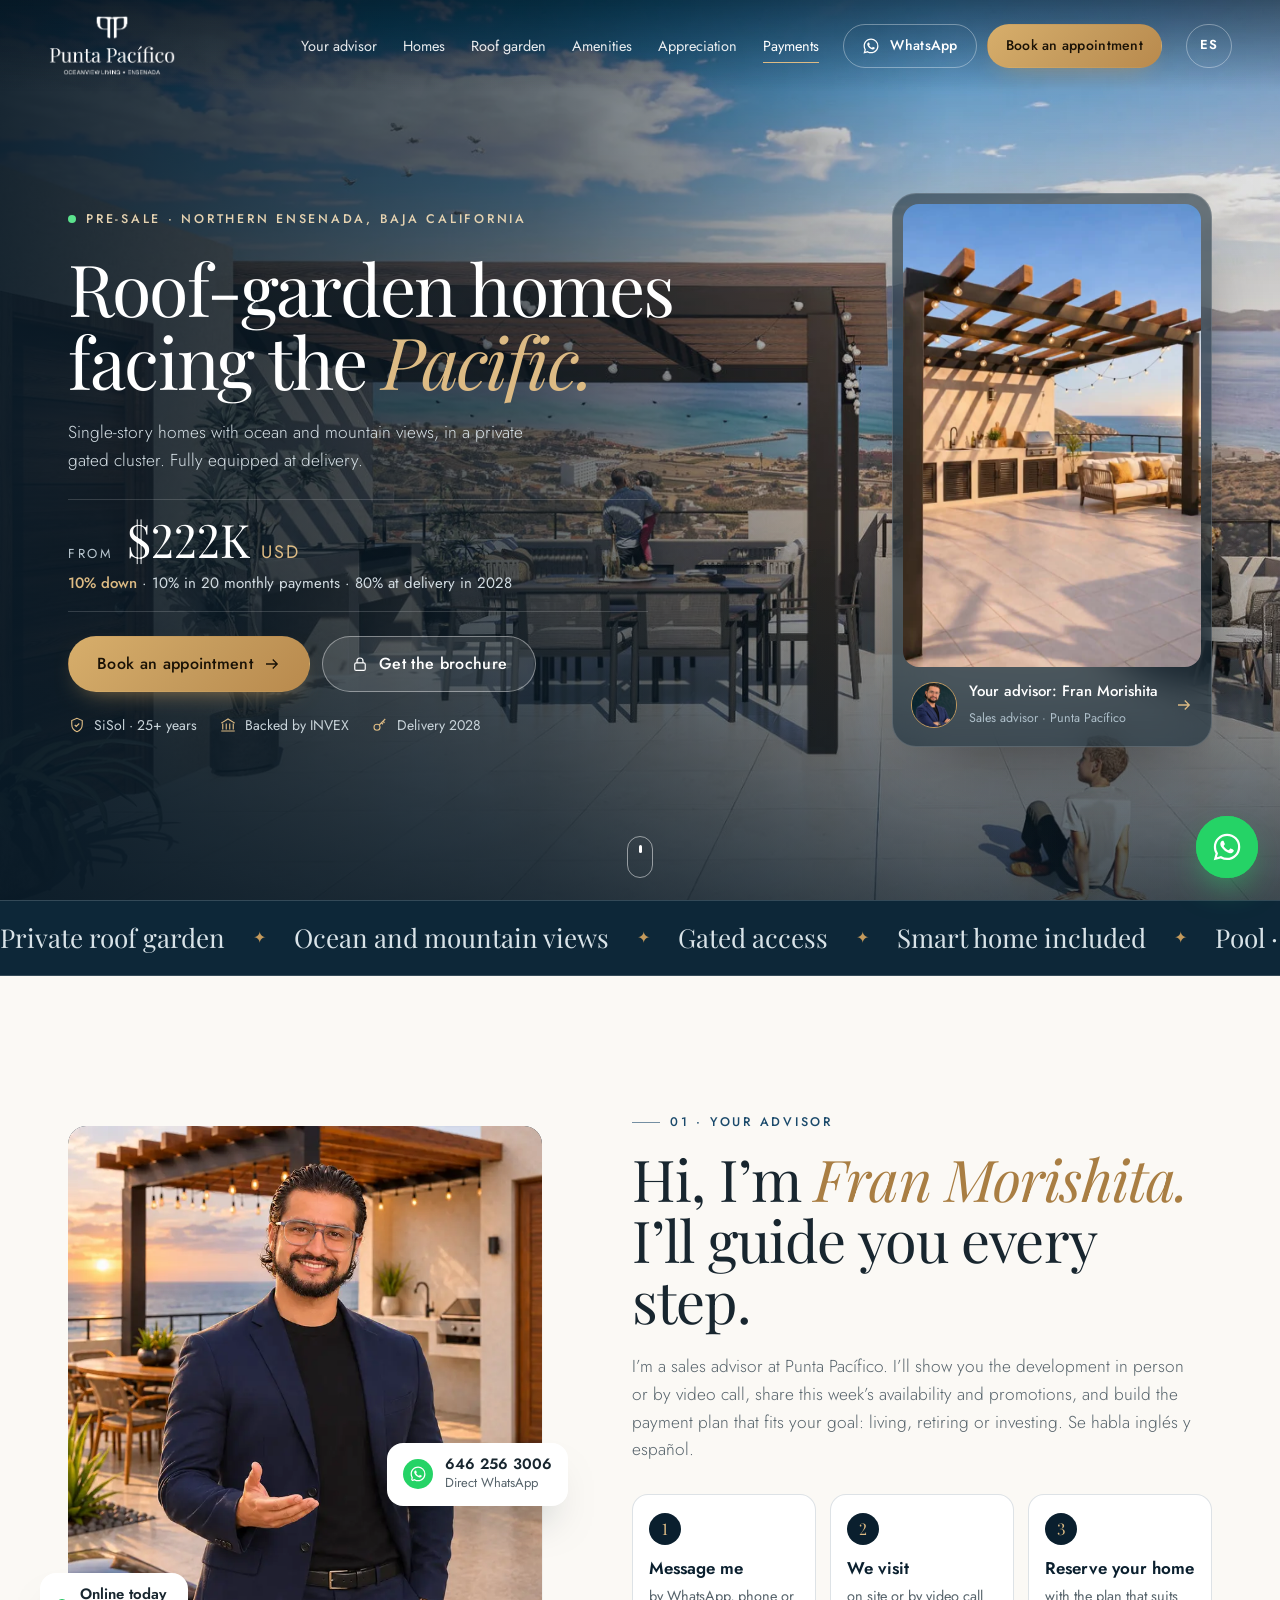
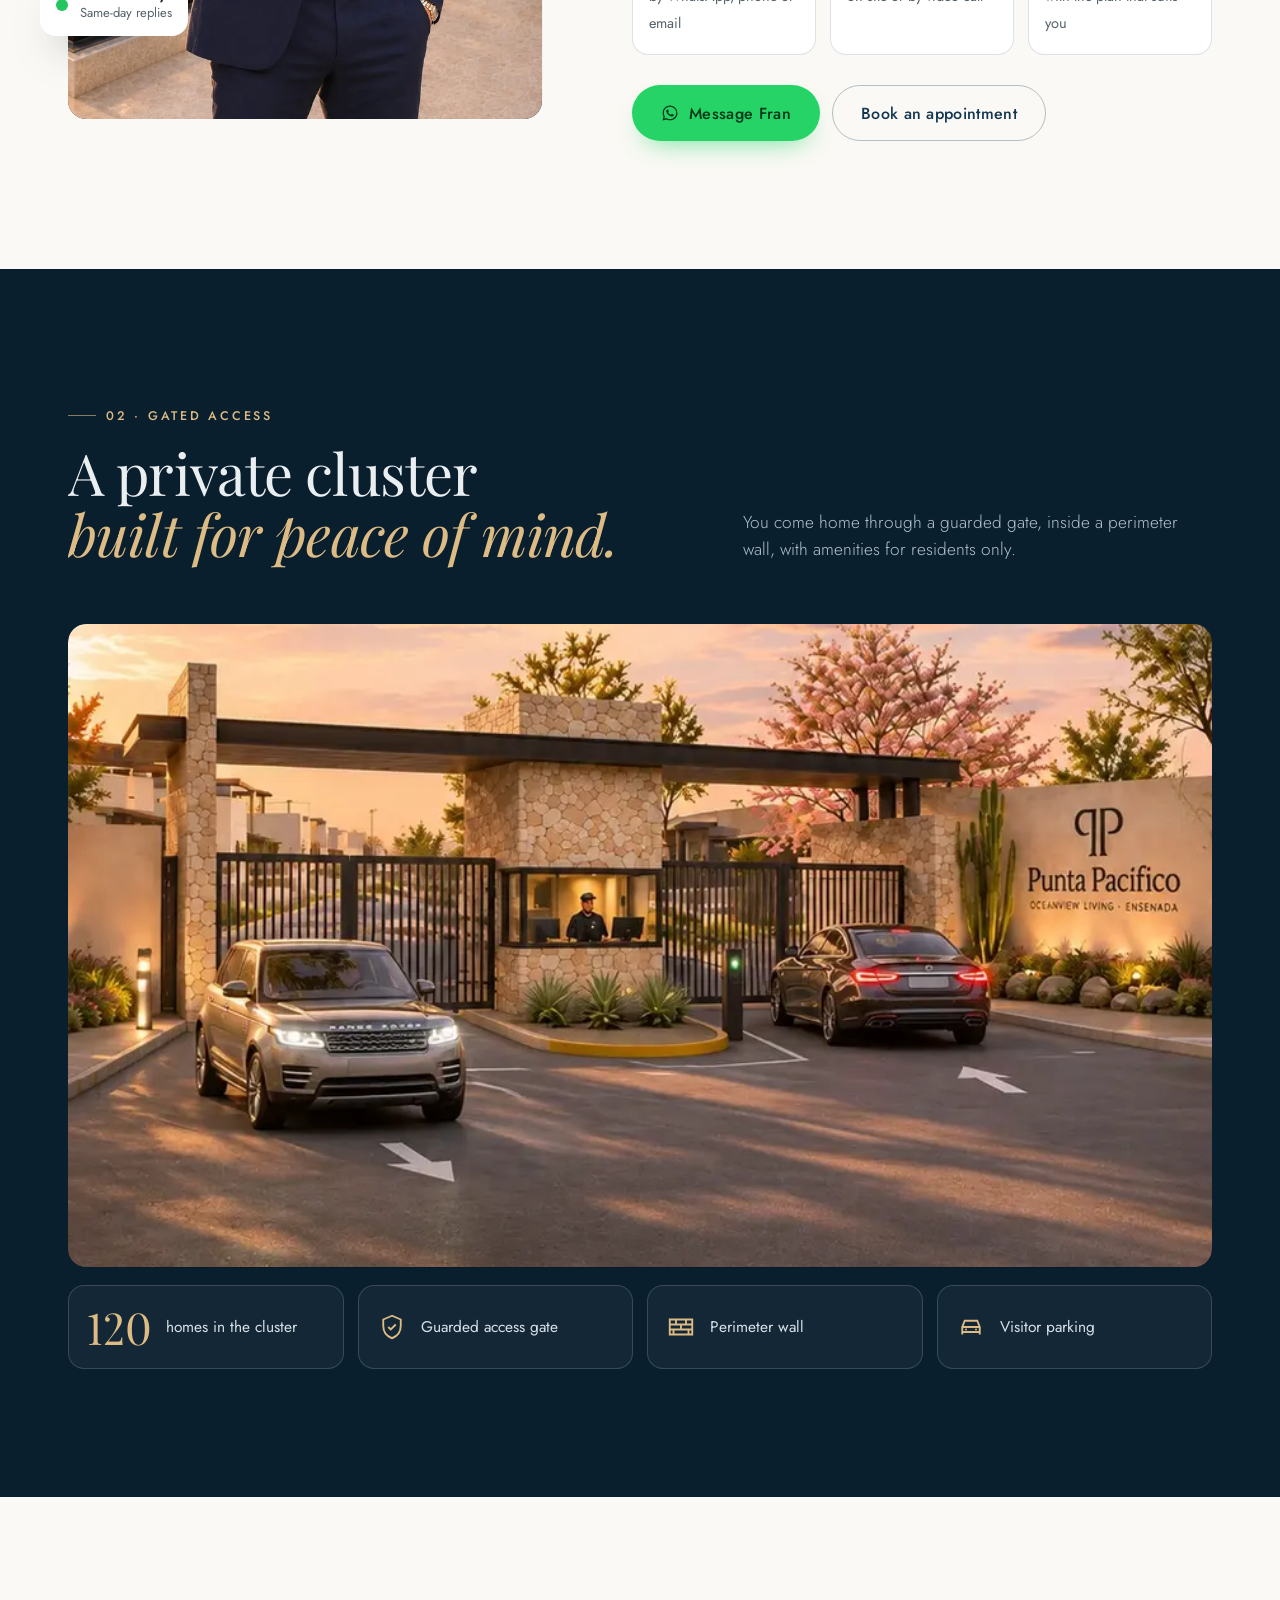
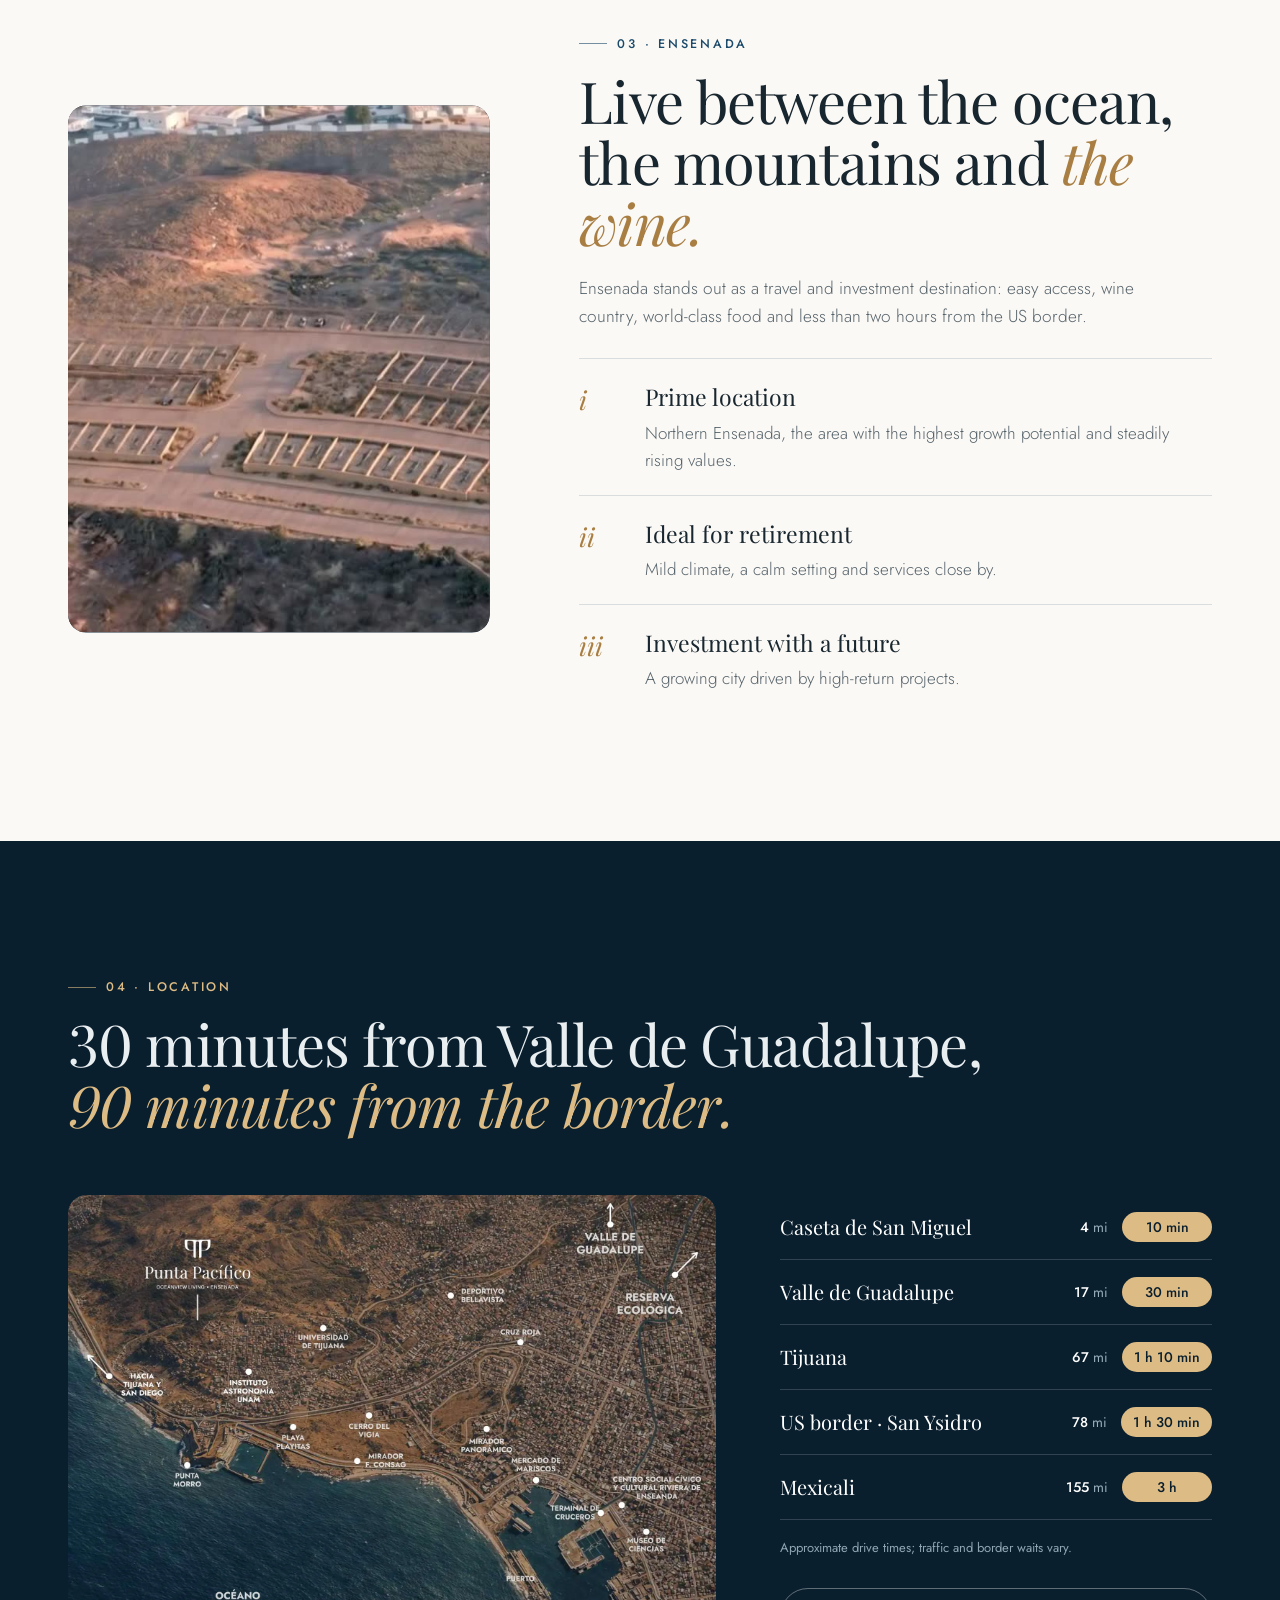
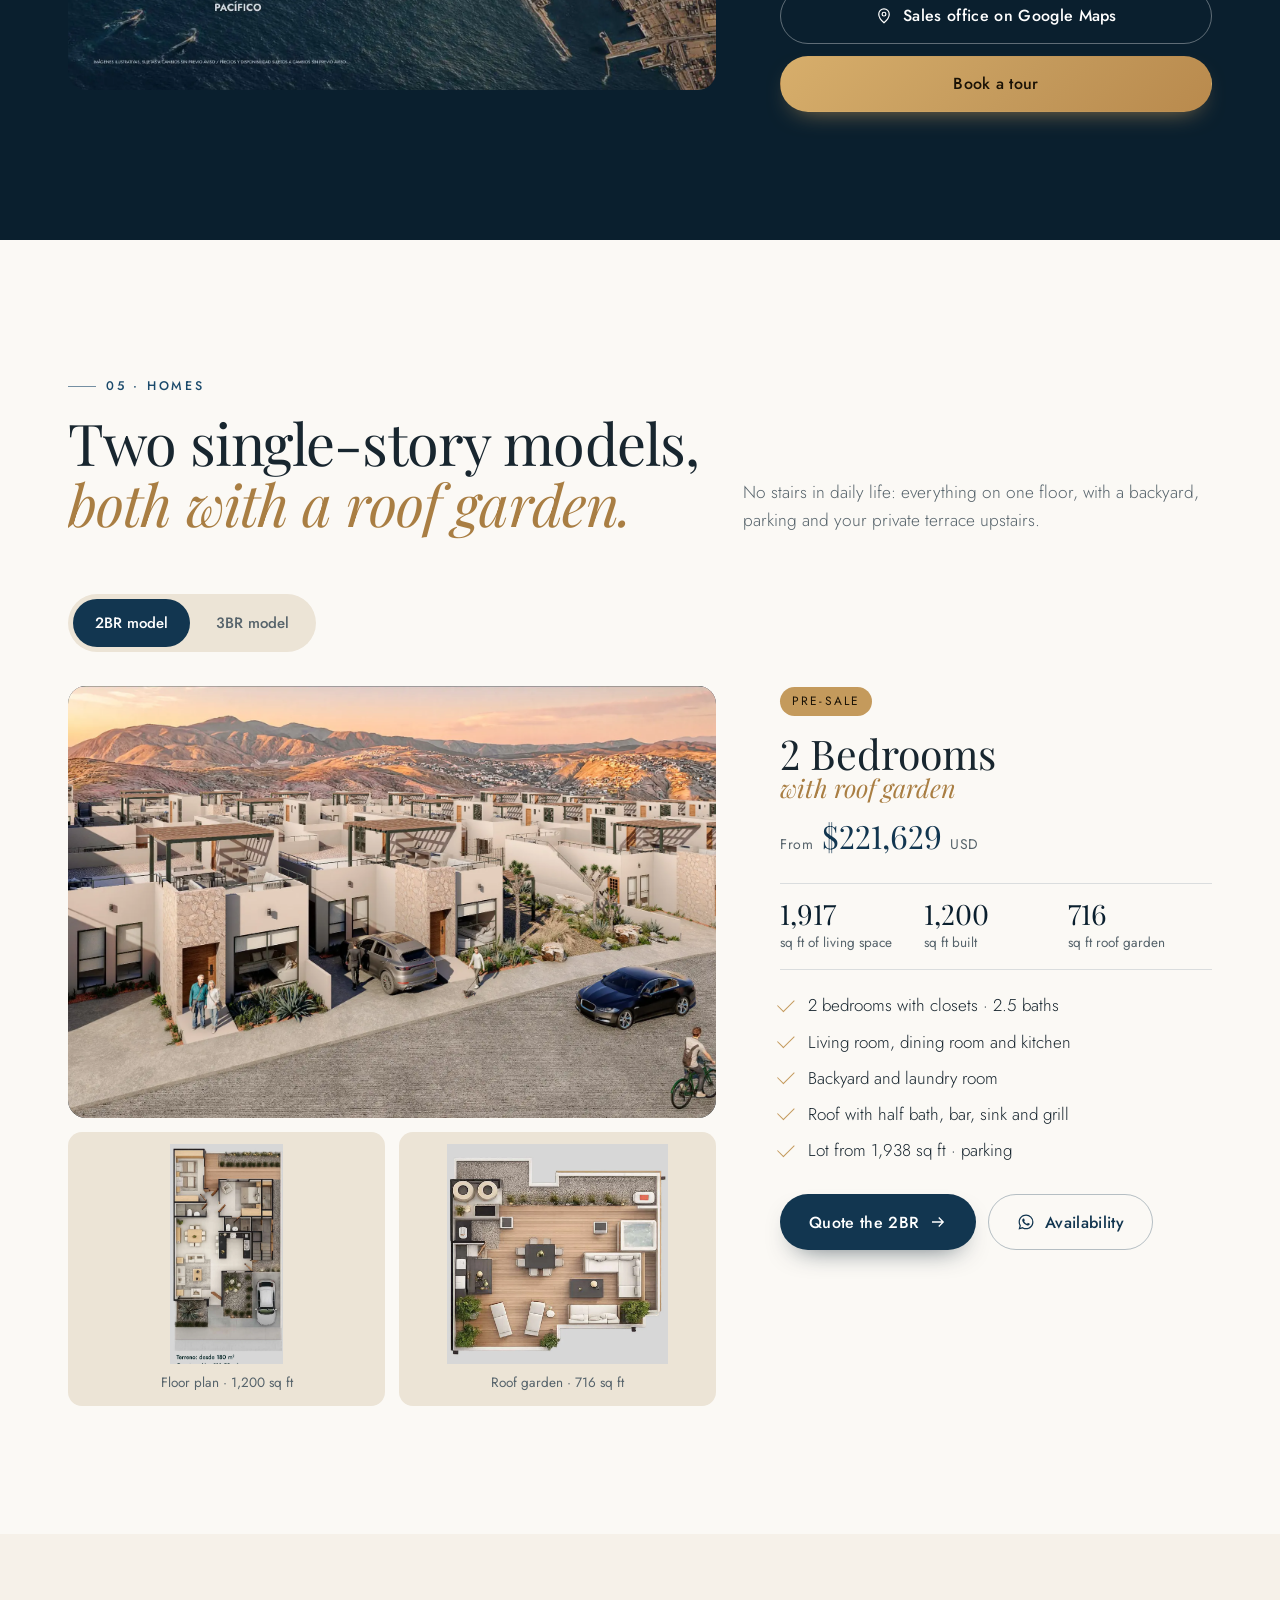
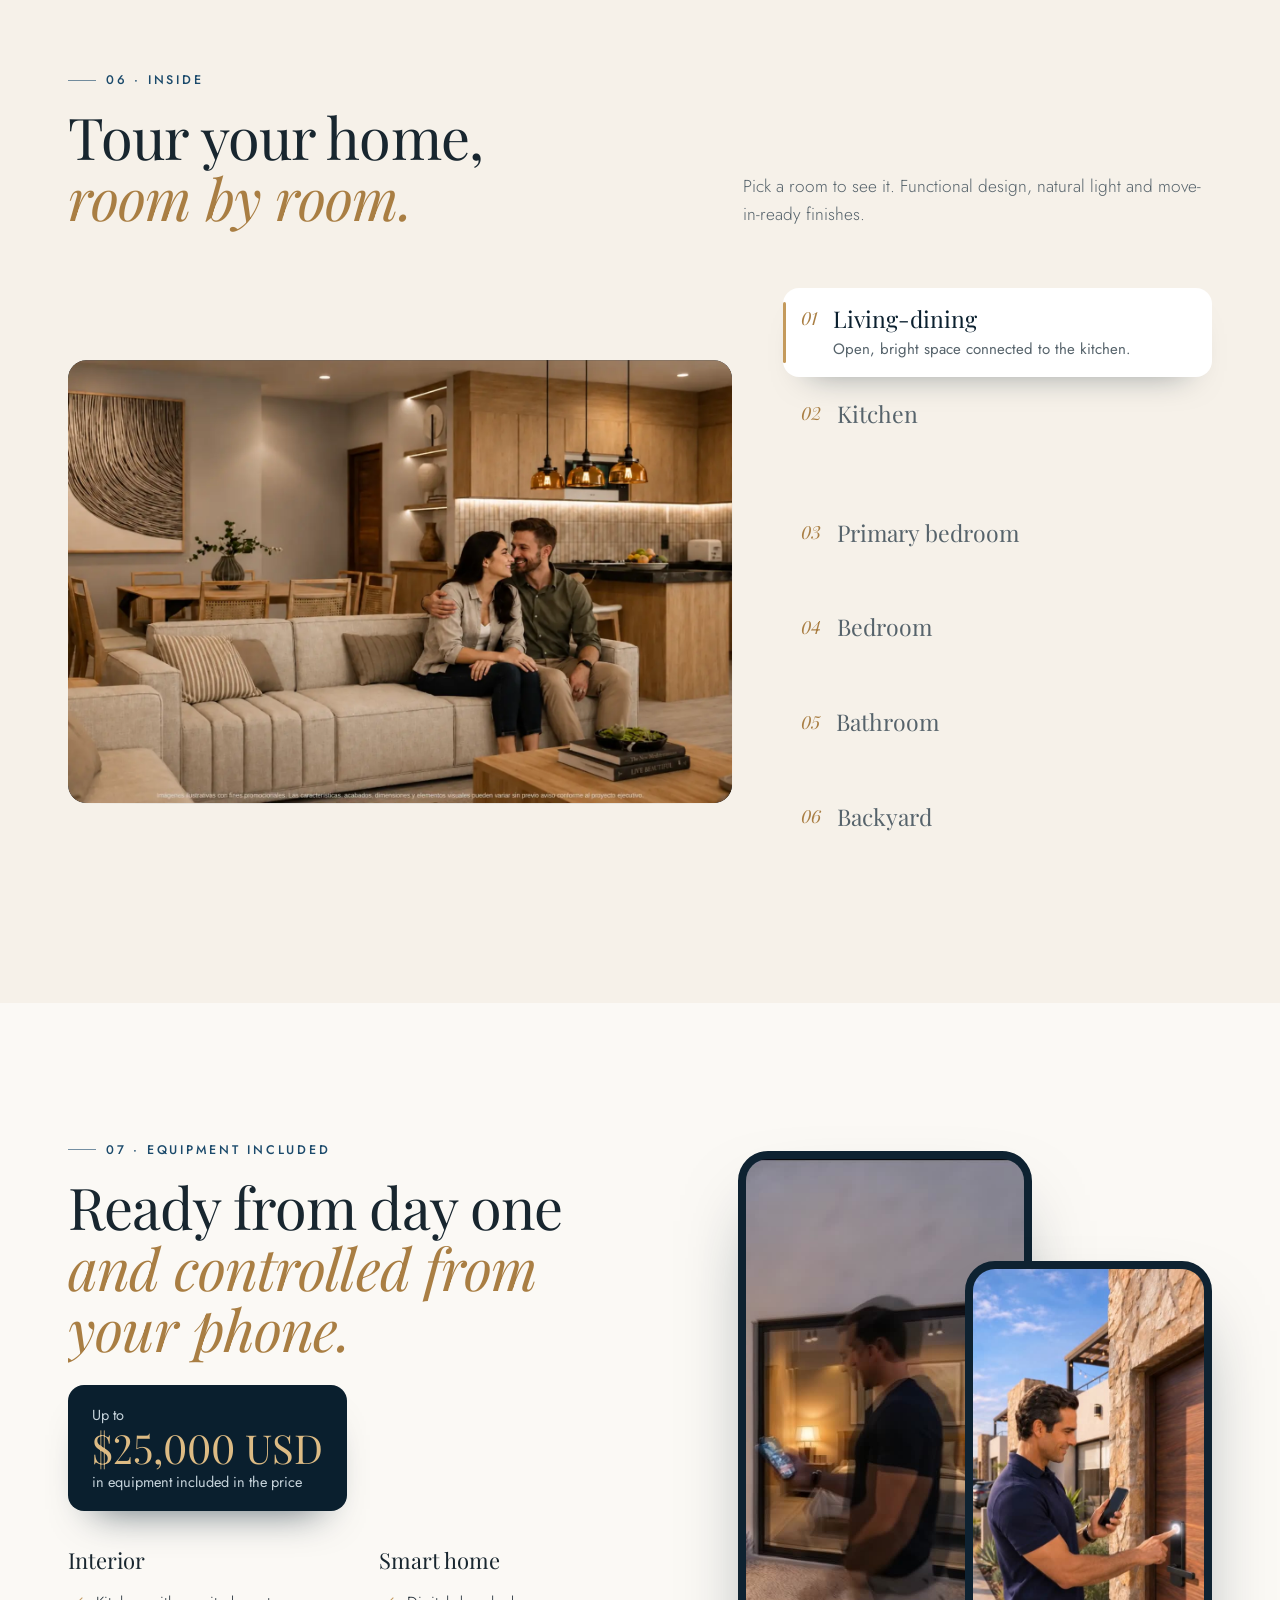
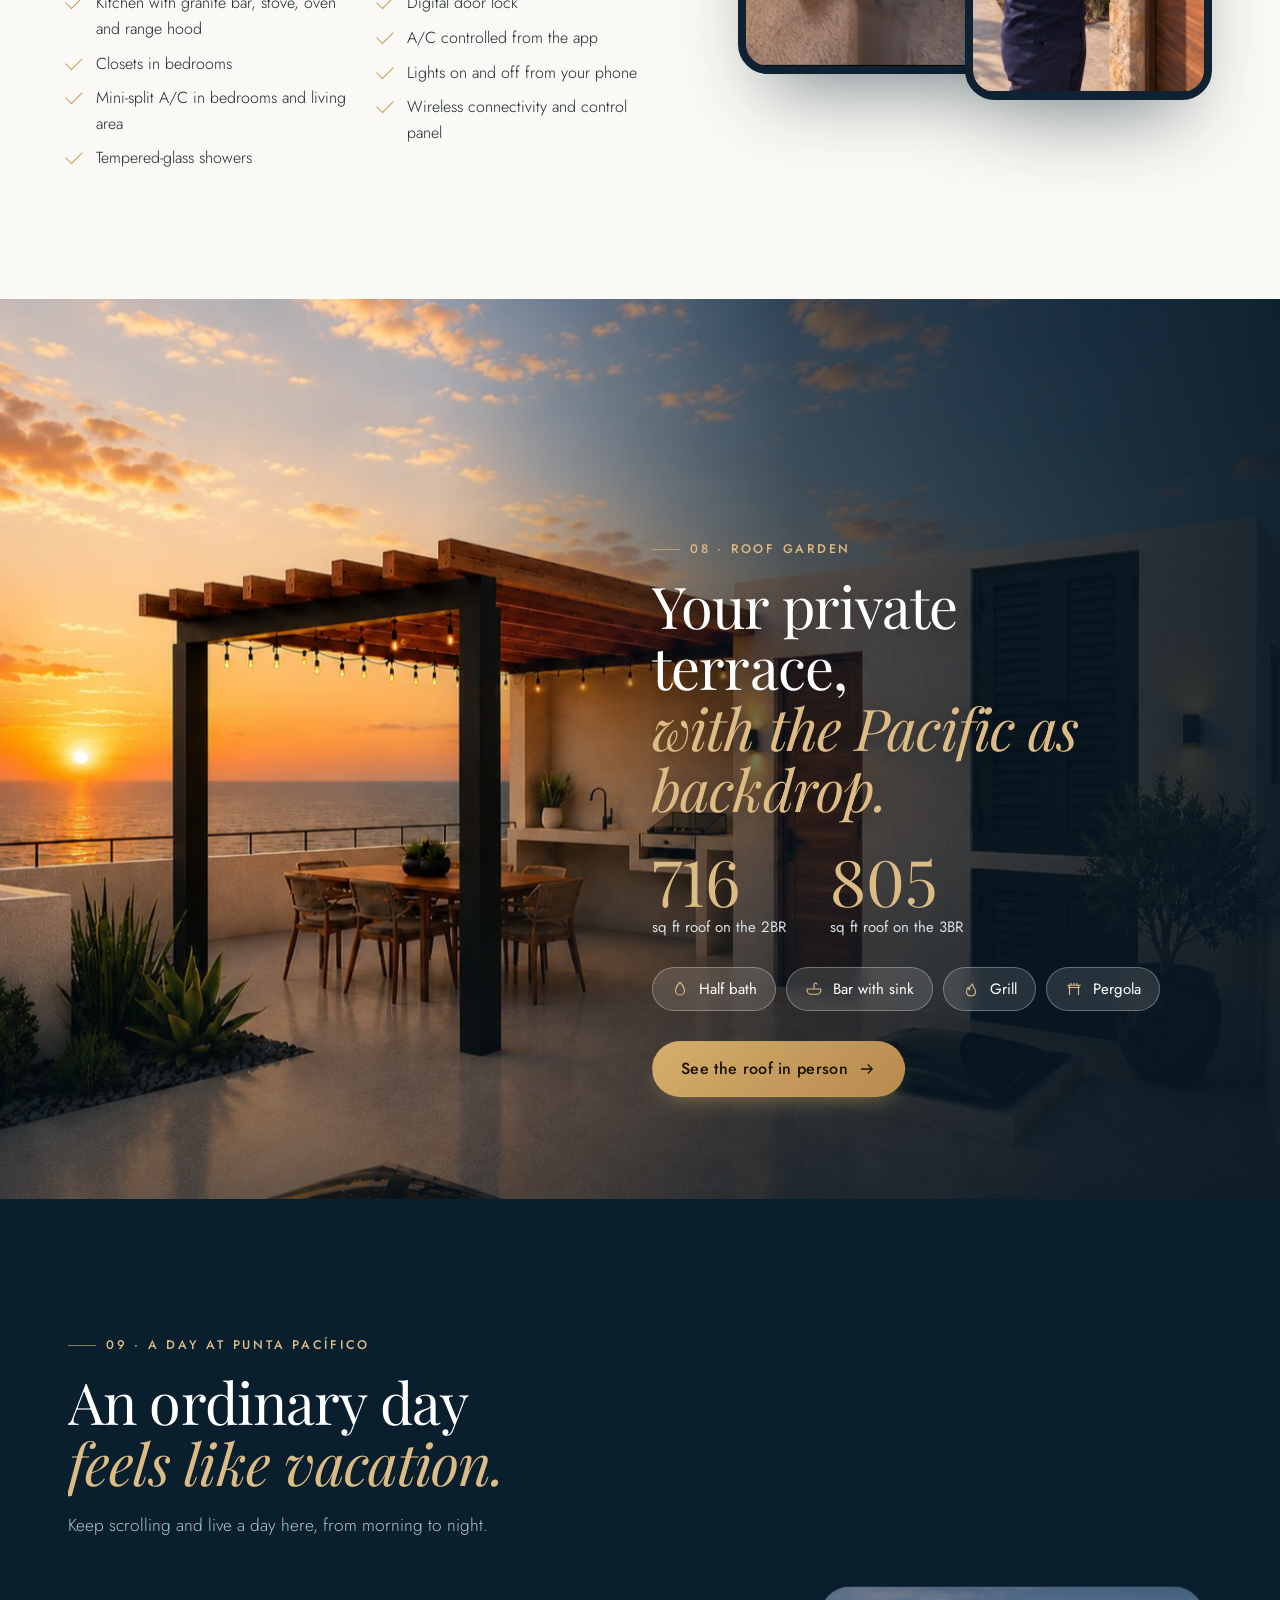
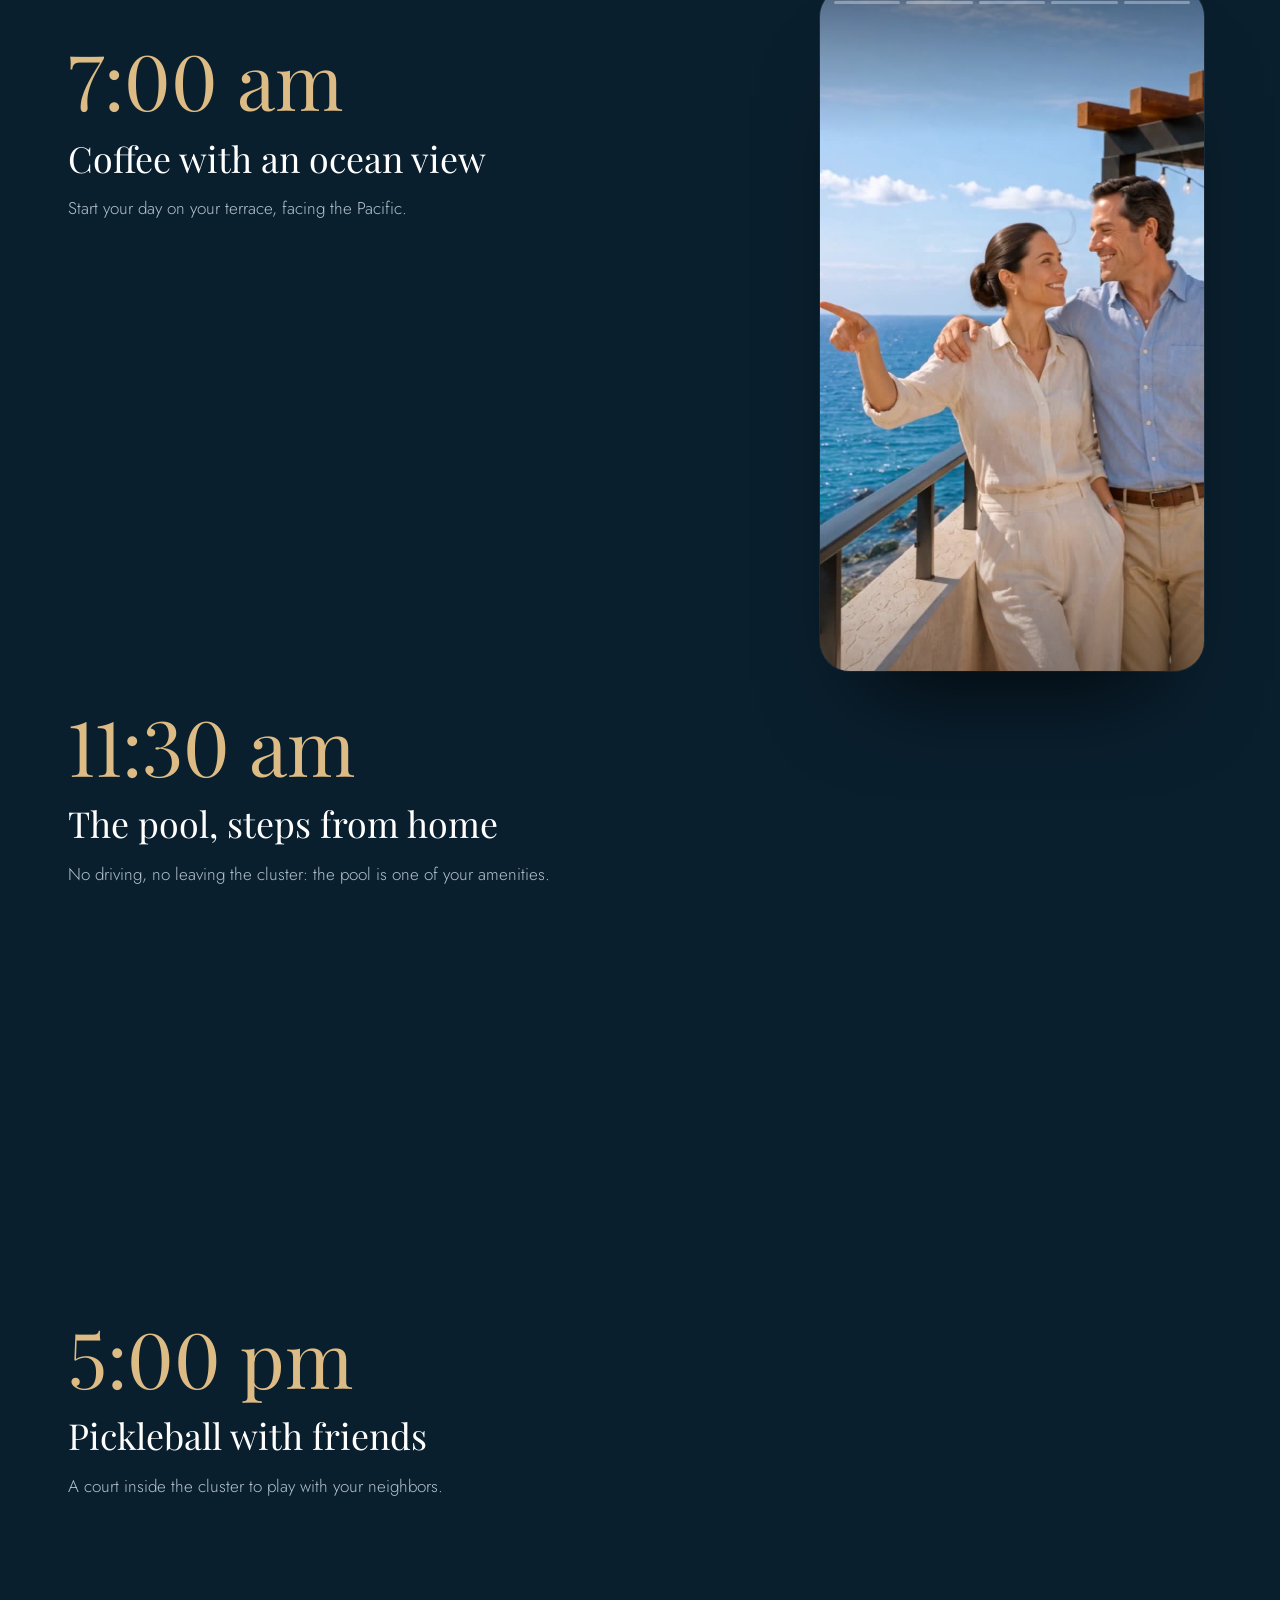
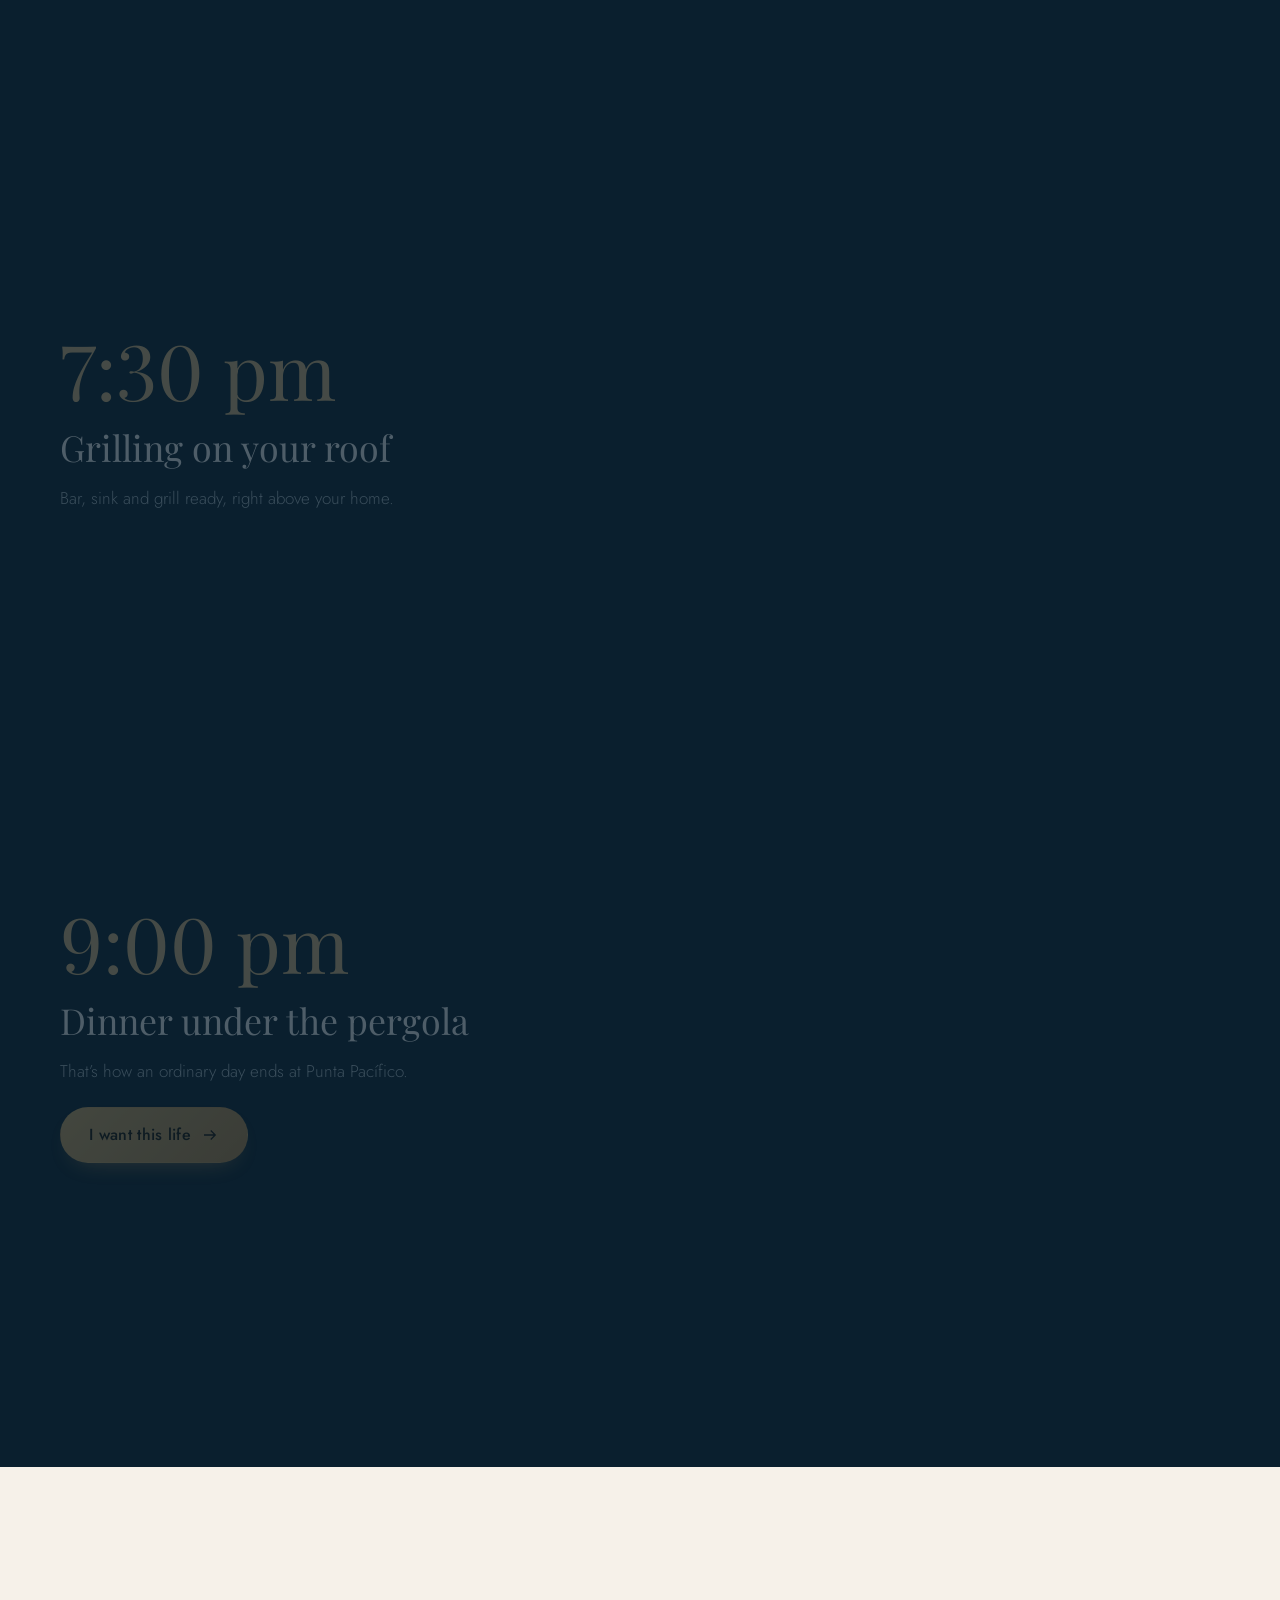
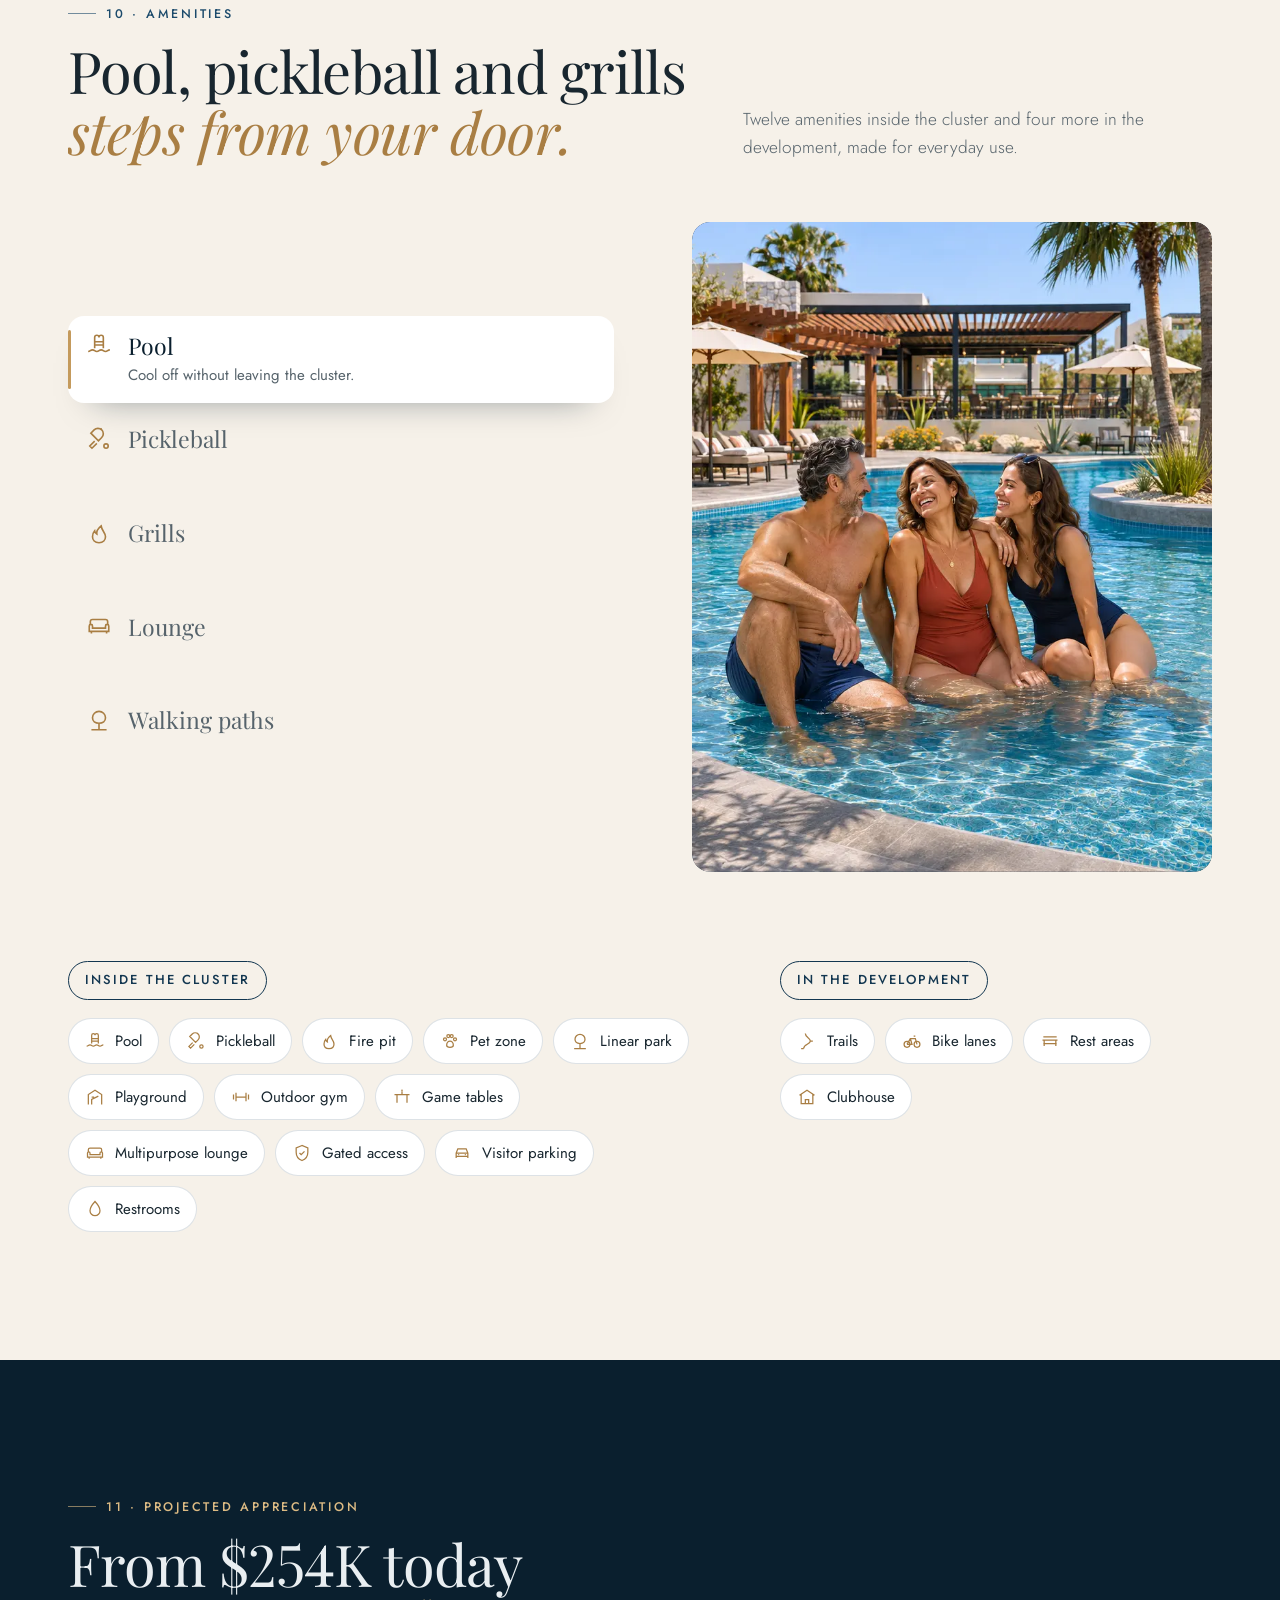
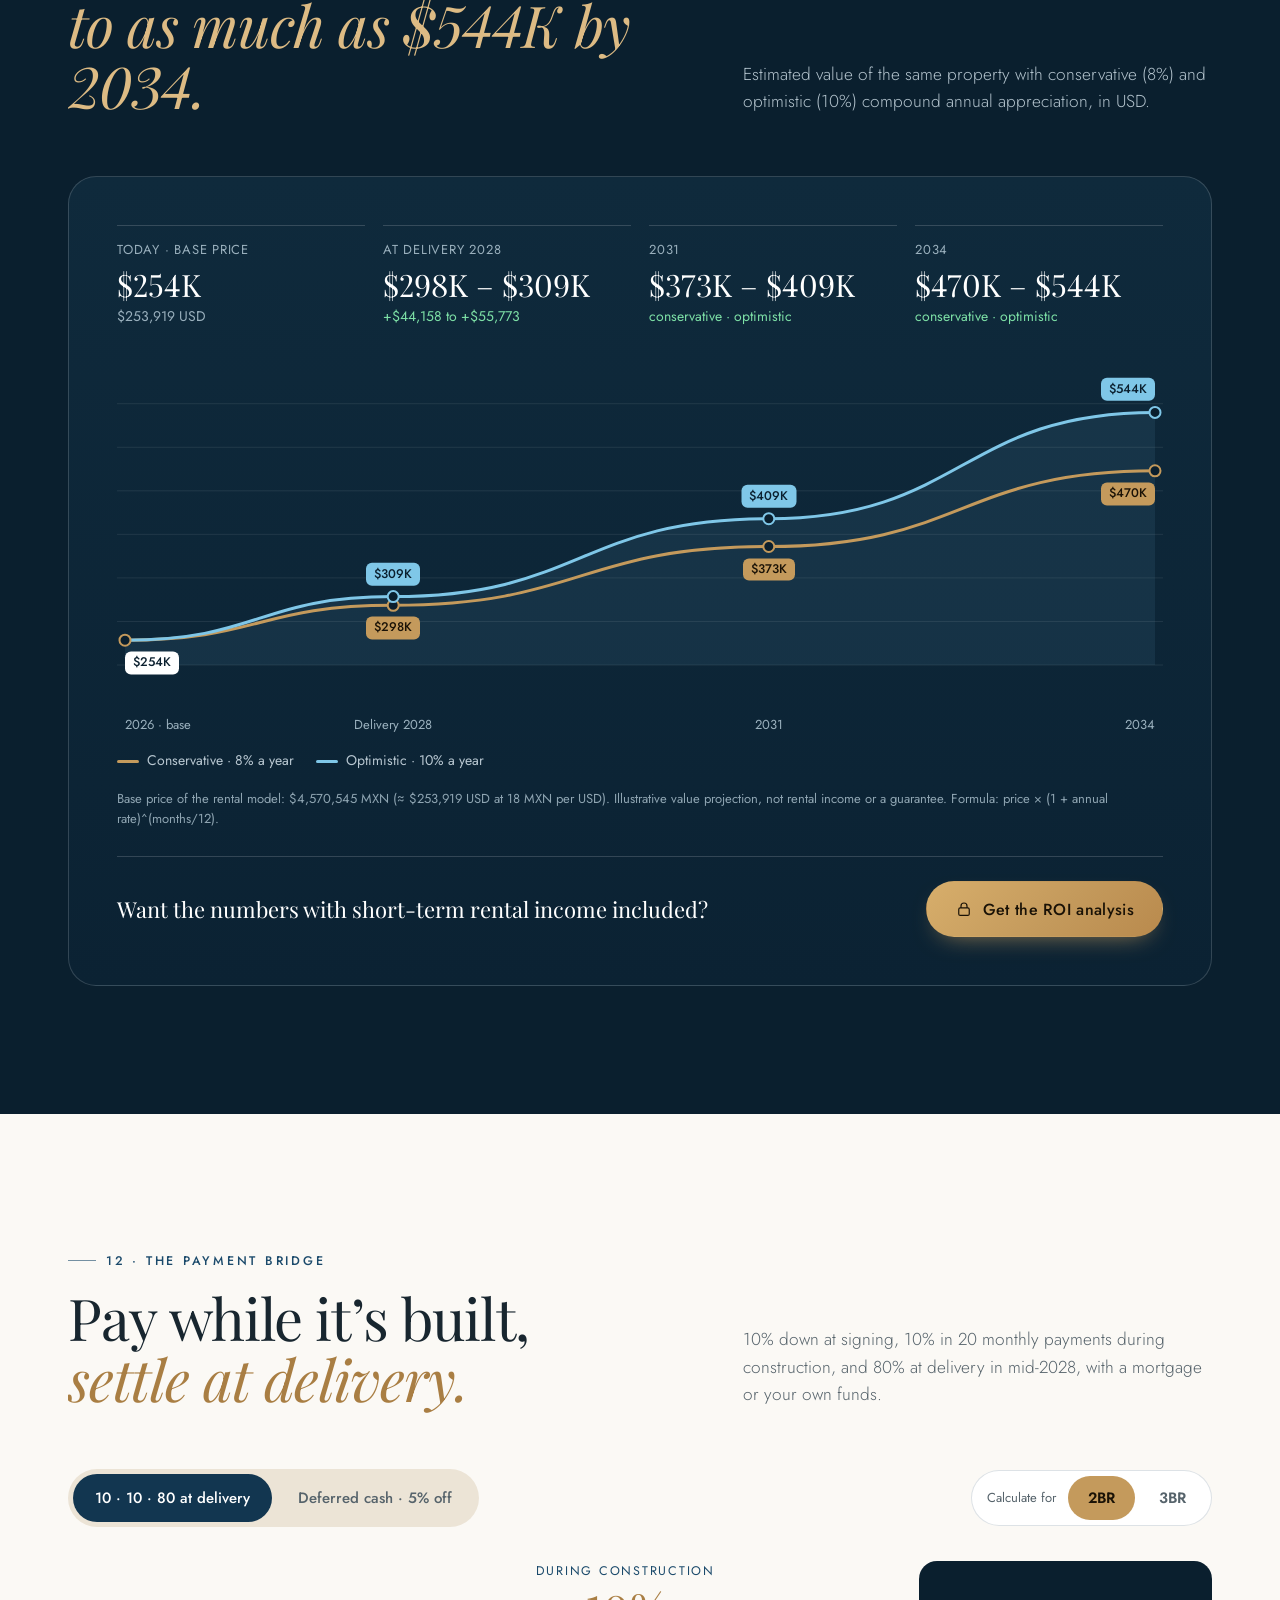
==== en.html @ 1f5c4022 "Two-step appointment form with Zoom scheduling, responsive charts, 'Agenda tu cita' CTAs - Form step" ====
<!doctype html>
<html lang="en" data-type="product">
<head>
  <meta charset="utf-8">
  <meta name="viewport" content="width=device-width, initial-scale=1, viewport-fit=cover">
  <title>Punta Pacífico Ensenada · Ocean-view homes with roof garden | Fran Morishita</title>
  <meta name="description" content="Single-story homes with a private roof garden and ocean views in Ensenada, Baja California. Pre-sale from $222K USD with 10% down. Your sales advisor: Fran Morishita.">
  <meta name="page-type" content="product">
  <meta name="site-kind" content="other">
  <meta name="theme-color" content="#0A1F2E">
  <script>(function(){var en=document.documentElement.lang.indexOf('en')===0,want=null;try{var q=new URLSearchParams(location.search).get('lang');if(q==='es'||q==='en')localStorage.setItem('pp_lang',q);want=localStorage.getItem('pp_lang')}catch(e){}if(!want){var l=((navigator.languages&&navigator.languages[0])||navigator.language||'').toLowerCase();if(l.indexOf('es')===0)want='es';else if(l.indexOf('en')===0)want='en';else{var tz='';try{tz=Intl.DateTimeFormat().resolvedOptions().timeZone||''}catch(e){}want=/Mexico|Tijuana|Hermosillo|Mazatlan|Chihuahua|Monterrey|Merida|Cancun|Matamoros|Bahia_Banderas|Bogota|Lima|Santiago|Buenos_Aires|Caracas|Madrid|Guatemala|Costa_Rica|Panama|El_Salvador|Tegucigalpa|Managua|Montevideo|Asuncion|La_Paz|Guayaquil|Santo_Domingo|Havana/.test(tz)?'es':'en'}}var on=/\/en(\.html)?\/?$/.test(location.pathname);if(want==='en'&&!en&&!on)location.replace('/en'+location.search+location.hash);else if(want==='es'&&en)location.replace('/'+location.search+location.hash)})();</script>
  <link rel="alternate" hreflang="es-MX" href="https://puntapacifico.vercel.app/">
  <link rel="alternate" hreflang="en" href="https://puntapacifico.vercel.app/en">
  <link rel="alternate" hreflang="x-default" href="https://puntapacifico.vercel.app/">
  <link rel="canonical" href="https://puntapacifico.vercel.app/en">
  <meta property="og:type" content="website">
  <meta property="og:locale" content="en_US">
  <meta property="og:site_name" content="Punta Pacífico">
  <meta property="og:title" content="Punta Pacífico · Ocean-view homes with roof garden in Ensenada">
  <meta property="og:description" content="Pre-sale from $222K USD. 10% down, 10% in 20 monthly payments and 80% at delivery. Book an appointment with Fran Morishita.">
  <meta property="og:image" content="https://puntapacifico.vercel.app/assets/brand/og.jpg">
  <meta property="og:image:width" content="1200">
  <meta property="og:image:height" content="630">
  <meta property="og:url" content="https://puntapacifico.vercel.app/en">
  <meta name="twitter:card" content="summary_large_image">
  <link rel="icon" href="/favicon.ico" sizes="any">
  <link rel="icon" type="image/png" href="assets/brand/favicon.png">
  <link rel="apple-touch-icon" href="assets/brand/apple-touch-icon.png">
  <link rel="preconnect" href="https://fonts.googleapis.com">
  <link rel="preconnect" href="https://fonts.gstatic.com" crossorigin>
  <link href="https://fonts.googleapis.com/css2?family=Jost:wght@300;400;500;600&family=Playfair+Display:ital,wght@0,400;0,500;1,400;1,500&display=swap" rel="stylesheet">
  <link rel="preload" as="image" href="assets/img/roof-vista.webp">
  <link rel="stylesheet" href="styles.css">
  <script type="application/ld+json">
  {
    "@context": "https://schema.org",
    "@type": "RealEstateListing",
    "name": "Punta Pacífico · Oceanview Living Ensenada",
    "description": "Single-story homes with roof garden and ocean views in northern Ensenada, Baja California. 2BR and 3BR models in pre-sale.",
    "url": "https://puntapacifico.vercel.app/",
    "image": "https://puntapacifico.vercel.app/assets/brand/og.jpg",
    "offers": [
      {"@type": "Offer", "name": "2BR model", "price": "221629", "priceCurrency": "USD"},
      {"@type": "Offer", "name": "3BR model", "price": "242225", "priceCurrency": "USD"}
    ],
    "address": {"@type": "PostalAddress", "addressLocality": "Ensenada", "addressRegion": "Baja California", "addressCountry": "MX"},
    "agent": {"@type": "RealEstateAgent", "name": "Fran Morishita", "telephone": "+52 646 256 3006", "email": "fmejiam@sisol.com.mx"}
  }
  </script>
</head>
<body>
  <a class="skip" href="#contenido">Skip to content</a>

  <div class="loader" aria-hidden="true">
    <img src="assets/brand/logo-blanco.png" alt="" width="220" height="106">
    <span class="loader__bar"><i></i></span>
  </div>

  <!-- Menú fijo siempre visible, con barra de progreso de lectura -->
  <header class="nav" data-nav>
    <a class="nav__logo" href="#inicio" aria-label="Punta Pacífico, go to top">
      <img src="assets/brand/logo-blanco.png" alt="Punta Pacífico · Oceanview Living Ensenada" width="160" height="77">
    </a>
    <nav class="nav__links" aria-label="Sections">
      <a href="#asesor">Your advisor</a>
      <a href="#residencias">Homes</a>
      <a href="#roof">Roof garden</a>
      <a href="#amenidades">Amenities</a>
      <a href="#plusvalia">Appreciation</a>
      <a href="#pagos">Payments</a>
    </nav>
    <div class="nav__cta">
      <a class="btn btn--ghost btn--sm" data-wa data-wa-origin="nav" href="#" target="_blank" rel="noopener">
        <svg class="ico" aria-hidden="true"><use href="#i-wa"/></svg><span>WhatsApp</span>
      </a>
      <button class="btn btn--gold btn--sm" data-open-form="visita">Book an appointment</button>
    </div>
    <a class="nav__lang" href="/?lang=es" hreflang="es" lang="es" aria-label="Ver en español">ES</a>
    <button class="nav__burger" aria-label="Open menu" aria-expanded="false" aria-controls="mnav" data-burger><span></span><span></span></button>
    <span class="nav__progress" aria-hidden="true"><i data-progress></i></span>
  </header>

  <div class="mnav" id="mnav" data-mnav hidden>
    <a href="#asesor"><small>01</small>Your advisor</a>
    <a href="#seguridad"><small>02</small>Gated access</a>
    <a href="#residencias"><small>05</small>2BR and 3BR homes</a>
    <a href="#roof"><small>08</small>Roof garden</a>
    <a href="#amenidades"><small>10</small>Amenities</a>
    <a href="#plusvalia"><small>11</small>Appreciation</a>
    <a href="#pagos"><small>12</small>Payment plans</a>
    <a href="#material"><small>13</small>Brochure and ROI</a>
    <a href="/?lang=es" hreflang="es" lang="es"><small>ES</small>Versión en español</a>
    <button class="btn btn--gold btn--lg" data-open-form="visita">Book an appointment</button>
  </div>

  <main id="contenido">

    <!-- HERO -->
    <section class="hero" id="inicio" data-enter>
      <div class="hero__media">
        <video class="hero__video" autoplay muted loop playsinline preload="auto" poster="assets/video/hero-reel.jpg" aria-hidden="true">
          <source src="assets/video/hero-reel.mp4?v=2" type="video/mp4">
        </video>
        <img class="hero__img" src="assets/img/roof-vista.webp" alt="Roof garden with pergola overlooking Ensenada bay" width="1430" height="1155">
        <div class="hero__shade"></div>
      </div>

      <div class="hero__inner wrap">
        <div class="hero__copy">
          <p class="eyebrow hero__eyebrow"><span class="dot"></span> Pre-sale · Northern Ensenada, Baja California</p>
          <h1 class="hero__title"><span class="line"><span>Roof-garden homes</span></span><span class="line"><span>facing the <em>Pacific.</em></span></span></h1>
          <p class="hero__lead">Single-story homes with ocean and mountain views, in a private gated cluster. Fully equipped at delivery.</p>

          <div class="hero__price">
            <span class="hero__from">From</span>
            <span class="hero__amount">$<span data-count="222" data-hero>222</span>K <small>USD</small></span>
            <span class="hero__note"><b>10% down</b> · 10% in 20 monthly payments · 80% at delivery in 2028</span>
          </div>

          <div class="hero__ctas">
            <button class="btn btn--gold btn--lg magnetic" data-open-form="visita">Book an appointment
              <svg class="ico ico--arrow" aria-hidden="true"><use href="#i-arrow"/></svg>
            </button>
            <button class="btn btn--glass btn--lg" data-gate="brochure">
              <svg class="ico" aria-hidden="true"><use href="#i-lock"/></svg> Get the brochure
            </button>
          </div>

          <ul class="hero__trust">
            <li><svg class="ico" aria-hidden="true"><use href="#i-shield"/></svg>SiSol · 25+ years</li>
            <li><svg class="ico" aria-hidden="true"><use href="#i-bank"/></svg>Backed by INVEX</li>
            <li><svg class="ico" aria-hidden="true"><use href="#i-key"/></svg>Delivery 2028</li>
          </ul>
        </div>

        <aside class="hero__card" aria-label="Development video">
          <div class="hero__reel">
            <video autoplay muted loop playsinline preload="metadata" poster="assets/video/hero-reel.jpg" aria-label="Video tour of Punta Pacífico">
              <source src="assets/video/hero-reel.mp4?v=2" type="video/mp4">
            </video>
          </div>
          <a class="hero__agent" href="#asesor">
            <img src="assets/img/fran-brochure.webp" alt="" width="64" height="64">
            <span><strong>Your advisor: Fran Morishita</strong><span>Sales advisor · Punta Pacífico</span></span>
            <svg class="ico" aria-hidden="true"><use href="#i-arrow"/></svg>
          </a>
        </aside>
      </div>

      <a class="hero__scroll" href="#asesor" aria-label="Scroll to next section"><span></span></a>
    </section>

    <div class="band" aria-hidden="true">
      <div class="band__track">
        <span>Private roof garden</span><i>✦</i><span>Ocean and mountain views</span><i>✦</i><span>Gated access</span><i>✦</i><span>Smart home included</span><i>✦</i><span>Pool · Pickleball · Grills</span><i>✦</i><span>Delivery 2028</span><i>✦</i>
        <span>Private roof garden</span><i>✦</i><span>Ocean and mountain views</span><i>✦</i><span>Gated access</span><i>✦</i><span>Smart home included</span><i>✦</i><span>Pool · Pickleball · Grills</span><i>✦</i><span>Delivery 2028</span><i>✦</i>
      </div>
    </div>

    <!-- 01 · ASESOR -->
    <section class="agent section" id="asesor">
      <div class="wrap agent__grid">
        <div class="agent__media">
          <figure class="frame frame--45" data-reveal="clip">
            <img src="assets/img/v3/fran-roof.webp" alt="Fran Morishita, Punta Pacífico sales advisor, on an ocean-view roof garden" loading="lazy" width="760" height="950">
          </figure>
          <div class="float-card float-card--a"><span class="live"></span><span><b>Online today</b><small>Same-day replies</small></span></div>
          <div class="float-card float-card--b"><svg class="ico" aria-hidden="true"><use href="#i-wa"/></svg><span><b>646 256 3006</b><small>Direct WhatsApp</small></span></div>
        </div>
        <div class="agent__copy">
          <p class="eyebrow" data-reveal>01 · Your advisor</p>
          <h2 class="h2" data-split>Hi, I’m <em>Fran Morishita.</em><br>I’ll guide you every step.</h2>
          <p class="lead" data-reveal>I’m a sales advisor at Punta Pacífico. I’ll show you the development in person or by video call, share this week’s availability and promotions, and build the payment plan that fits your goal: living, retiring or investing. Se habla inglés y español.</p>
          <ol class="route3" data-stagger>
            <li><span class="route3__n">1</span><b>Message me</b><span>by WhatsApp, phone or email</span></li>
            <li><span class="route3__n">2</span><b>We visit</b><span>on site or by video call</span></li>
            <li><span class="route3__n">3</span><b>Reserve your home</b><span>with the plan that suits you</span></li>
          </ol>
          <div class="cta-row" data-reveal>
            <a class="btn btn--wa btn--lg magnetic" data-wa data-wa-origin="asesor" href="#" target="_blank" rel="noopener"><svg class="ico" aria-hidden="true"><use href="#i-wa"/></svg> Message Fran</a>
            <button class="btn btn--line-dark btn--lg" data-open-form="visita">Book an appointment</button>
          </div>
        </div>
      </div>
    </section>

    <!-- 02 · ACCESO CONTROLADO -->
    <section class="secure section section--dark" id="seguridad">
      <div class="wrap">
        <div class="section__head section__head--split">
          <div>
            <p class="eyebrow eyebrow--gold" data-reveal>02 · Gated access</p>
            <h2 class="h2" data-split>A private cluster<br><em>built for peace of mind.</em></h2>
          </div>
          <p class="lead" data-reveal>You come home through a guarded gate, inside a perimeter wall, with amenities for residents only.</p>
        </div>
        <figure class="frame secure__media" data-reveal="clip">
          <picture><source media="(max-width:900px)" srcset="assets/img/v3/acceso-v.webp"><img src="assets/img/v3/acceso-h.webp" alt="Punta Pacífico entrance with guardhouse at sunset" loading="lazy" width="1672" height="941"></picture>
        </figure>
        <ul class="secure__facts" data-stagger>
          <li><b data-count="120">120</b><span>homes in the cluster</span></li>
          <li><svg class="ico" aria-hidden="true"><use href="#i-shield"/></svg><span>Guarded access gate</span></li>
          <li><svg class="ico" aria-hidden="true"><use href="#i-wall"/></svg><span>Perimeter wall</span></li>
          <li><svg class="ico" aria-hidden="true"><use href="#i-car"/></svg><span>Visitor parking</span></li>
        </ul>
      </div>
    </section>

    <!-- 03 · ENSENADA -->
    <section class="ensenada section" id="ensenada">
      <div class="wrap ensenada__grid">
        <figure class="frame frame--45 ensenada__media" data-reveal="clip">
          <video muted loop playsinline preload="none" poster="assets/video/aereo-terreno.jpg" data-lazy-video aria-label="Aerial view of the Punta Pacífico site">
            <source data-src="assets/video/aereo-terreno.mp4?v=2" type="video/mp4">
          </video>
        </figure>
        <div class="ensenada__copy">
          <p class="eyebrow" data-reveal>03 · Ensenada</p>
          <h2 class="h2" data-split>Live between the ocean,<br>the mountains and <em>the wine.</em></h2>
          <p class="lead" data-reveal>Ensenada stands out as a travel and investment destination: easy access, wine country, world-class food and less than two hours from the US border.</p>
          <ul class="pillars" data-stagger>
            <li class="pillar"><span class="pillar__n">i</span><div><h3>Prime location</h3><p>Northern Ensenada, the area with the highest growth potential and steadily rising values.</p></div></li>
            <li class="pillar"><span class="pillar__n">ii</span><div><h3>Ideal for retirement</h3><p>Mild climate, a calm setting and services close by.</p></div></li>
            <li class="pillar"><span class="pillar__n">iii</span><div><h3>Investment with a future</h3><p>A growing city driven by high-return projects.</p></div></li>
          </ul>
        </div>
      </div>
    </section>

    <!-- 04 · UBICACION -->
    <section class="location section section--dark" id="ubicacion">
      <div class="wrap">
        <div class="section__head">
          <p class="eyebrow eyebrow--gold" data-reveal>04 · Location</p>
          <h2 class="h2" data-split>30 minutes from Valle de Guadalupe,<br><em>90 minutes from the border.</em></h2>
        </div>
        <div class="location__grid">
          <figure class="frame location__map" data-reveal="clip">
            <img src="assets/img/mapa-ensenada.webp" alt="Map of Punta Pacífico and Ensenada points of interest" loading="lazy" width="1800" height="1375">
          </figure>
          <div class="location__list">
            <ol class="routes" data-stagger>
              <li class="route"><span class="route__place">Caseta de San Miguel</span><span class="route__km"><b data-count="4">4</b> mi</span><span class="route__time">10 min</span></li>
              <li class="route"><span class="route__place">Valle de Guadalupe</span><span class="route__km"><b data-count="17">17</b> mi</span><span class="route__time">30 min</span></li>
              <li class="route"><span class="route__place">Tijuana</span><span class="route__km"><b data-count="67">67</b> mi</span><span class="route__time">1 h 10 min</span></li>
              <li class="route"><span class="route__place">US border · San Ysidro</span><span class="route__km"><b data-count="78">78</b> mi</span><span class="route__time">1 h 30 min</span></li>
              <li class="route"><span class="route__place">Mexicali</span><span class="route__km"><b data-count="155">155</b> mi</span><span class="route__time">3 h</span></li>
            </ol>
            <p class="fine">Approximate drive times; traffic and border waits vary.</p>
            <div class="cta-row">
              <a class="btn btn--line btn--lg" href="https://maps.app.goo.gl/8SuSAerwhwJd1gkg9" target="_blank" rel="noopener"><svg class="ico" aria-hidden="true"><use href="#i-pin"/></svg> Sales office on Google Maps</a>
              <button class="btn btn--gold btn--lg" data-open-form="recorrido">Book a tour</button>
            </div>
          </div>
        </div>
      </div>
    </section>

    <!-- 05 · RESIDENCIAS -->
    <section class="homes section" id="residencias">
      <div class="wrap">
        <div class="section__head section__head--split">
          <div>
            <p class="eyebrow" data-reveal>05 · Homes</p>
            <h2 class="h2" data-split>Two single-story models,<br><em>both with a roof garden.</em></h2>
          </div>
          <p class="lead" data-reveal>No stairs in daily life: everything on one floor, with a backyard, parking and your private terrace upstairs.</p>
        </div>

        <div class="tabs" role="tablist" aria-label="Models">
          <button class="tab is-active" role="tab" aria-selected="true" aria-controls="p-2r" id="t-2r">2BR model</button>
          <button class="tab" role="tab" aria-selected="false" aria-controls="p-3r" id="t-3r" tabindex="-1">3BR model</button>
          <span class="tabs__ink" aria-hidden="true"></span>
        </div>

        <article class="proto is-active" id="p-2r" role="tabpanel" aria-labelledby="t-2r">
          <div class="proto__media">
            <figure class="frame frame--32 proto__hero"><img src="assets/img/v3/proto2r-render.webp" alt="Official rendering of the street with 2BR homes" loading="lazy" width="1800" height="1137"></figure>
            <div class="proto__plans">
              <button class="plan" type="button" data-zoom="assets/img/planta-2r.webp" aria-label="Enlarge 2BR floor plan"><img src="assets/img/planta-2r.webp" alt="2BR floor plan" loading="lazy"><span>Floor plan · 1,200 sq ft</span></button>
              <button class="plan" type="button" data-zoom="assets/img/roof-planta-2r.webp" aria-label="Enlarge 2BR roof garden plan"><img src="assets/img/roof-planta-2r.webp" alt="2BR roof garden plan" loading="lazy"><span>Roof garden · 716 sq ft</span></button>
            </div>
          </div>
          <div class="proto__info">
            <p class="proto__badge">Pre-sale</p>
            <h3 class="proto__name">2 Bedrooms <span>with roof garden</span></h3>
            <p class="proto__price"><small>From</small> $221,629 <small>USD</small></p>
            <div class="proto__specs">
              <div><b data-count="1917" data-sep>1,917</b><span>sq ft of living space</span></div>
              <div><b data-count="1200" data-sep>1,200</b><span>sq ft built</span></div>
              <div><b data-count="716">716</b><span>sq ft roof garden</span></div>
            </div>
            <ul class="checks">
              <li>2 bedrooms with closets · 2.5 baths</li><li>Living room, dining room and kitchen</li><li>Backyard and laundry room</li><li>Roof with half bath, bar, sink and grill</li><li>Lot from 1,938 sq ft · parking</li>
            </ul>
            <div class="cta-row">
              <button class="btn btn--navy btn--lg" data-open-form="cotizar-2r" data-interes="2 recámaras">Quote the 2BR <svg class="ico ico--arrow" aria-hidden="true"><use href="#i-arrow"/></svg></button>
              <a class="btn btn--line-dark btn--lg" data-wa data-wa-origin="proto-2r" href="#" target="_blank" rel="noopener"><svg class="ico" aria-hidden="true"><use href="#i-wa"/></svg> Availability</a>
            </div>
          </div>
        </article>

        <article class="proto" id="p-3r" role="tabpanel" aria-labelledby="t-3r" hidden>
          <div class="proto__media">
            <figure class="frame frame--32 proto__hero"><img src="assets/img/v3/proto3r-render.webp" alt="Official rendering of the street with 3BR homes and ocean view" loading="lazy" width="1800" height="1137"></figure>
            <div class="proto__plans">
              <button class="plan" type="button" data-zoom="assets/img/planta-3r.webp" aria-label="Enlarge 3BR floor plan"><img src="assets/img/planta-3r.webp" alt="3BR floor plan" loading="lazy"><span>Floor plan · 1,296 sq ft</span></button>
              <button class="plan" type="button" data-zoom="assets/img/roof-planta-3r.webp" aria-label="Enlarge 3BR roof garden plan"><img src="assets/img/roof-planta-3r.webp" alt="3BR roof garden plan" loading="lazy"><span>Roof garden · 805 sq ft</span></button>
            </div>
          </div>
          <div class="proto__info">
            <p class="proto__badge">Pre-sale</p>
            <h3 class="proto__name">3 Bedrooms <span>with roof garden</span></h3>
            <p class="proto__price"><small>From</small> $242,225 <small>USD</small></p>
            <div class="proto__specs">
              <div><b data-count="2101" data-sep>2,101</b><span>sq ft of living space</span></div>
              <div><b data-count="1296" data-sep>1,296</b><span>sq ft built</span></div>
              <div><b data-count="805">805</b><span>sq ft roof garden</span></div>
            </div>
            <ul class="checks">
              <li>3 bedrooms with closets · 2.5 baths</li><li>Living room, dining room and kitchen</li><li>Backyard and laundry room</li><li>Roof with half bath, bar, sink and grill</li><li>Lot from 1,938 sq ft · parking</li>
            </ul>
            <div class="cta-row">
              <button class="btn btn--navy btn--lg" data-open-form="cotizar-3r" data-interes="3 recámaras">Quote the 3BR <svg class="ico ico--arrow" aria-hidden="true"><use href="#i-arrow"/></svg></button>
              <a class="btn btn--line-dark btn--lg" data-wa data-wa-origin="proto-3r" href="#" target="_blank" rel="noopener"><svg class="ico" aria-hidden="true"><use href="#i-wa"/></svg> Disponibilidad</a>
            </div>
          </div>
        </article>
      </div>
    </section>

    <!-- 06 · POR DENTRO (un espacio a la vez) -->
    <section class="inside section section--sand" id="interior">
      <div class="wrap">
        <div class="section__head section__head--split">
          <div>
            <p class="eyebrow" data-reveal>06 · Inside</p>
            <h2 class="h2" data-split>Tour your home,<br><em>room by room.</em></h2>
          </div>
          <p class="lead" data-reveal>Pick a room to see it. Functional design, natural light and move-in-ready finishes.</p>
        </div>
        <div class="explore explore--wide" data-explore>
          <div class="explore__stage frame frame--32" data-reveal="clip">
            <img class="explore__fig is-on" src="assets/img/v3/in-sala.webp" alt="Living and dining room with open kitchen" loading="lazy" width="1500" height="1000">
            <img class="explore__fig" src="assets/img/v3/in-cocina.webp" alt="Kitchen with granite bar" loading="lazy" width="1500" height="1000">
            <img class="explore__fig" src="assets/img/v3/in-recamara-principal.webp" alt="Primary bedroom with closet" loading="lazy" width="1500" height="1000">
            <img class="explore__fig" src="assets/img/v3/in-recamara.webp" alt="Second bedroom with closet" loading="lazy" width="1500" height="1000">
            <img class="explore__fig" src="assets/img/v3/in-bano.webp" alt="Bathroom with tempered-glass shower" loading="lazy" width="1500" height="1000">
            <img class="explore__fig" src="assets/img/v3/in-patio.webp" alt="Private backyard" loading="lazy" width="1500" height="1000">
          </div>
          <div class="explore__list" role="tablist" aria-label="Rooms">
            <button role="tab" aria-selected="true" class="is-on" data-desc="Open, bright space connected to the kitchen."><span class="explore__n">01</span><span class="explore__name">Living-dining</span><span class="explore__desc">Open, bright space connected to the kitchen.</span></button>
            <button role="tab" aria-selected="false" tabindex="-1" data-desc="Granite bar, stove with oven and range hood at delivery."><span class="explore__n">02</span><span class="explore__name">Kitchen</span><span class="explore__desc">Granite bar, stove with oven and range hood at delivery.</span></button>
            <button role="tab" aria-selected="false" tabindex="-1" data-desc="Built-in closet and mini-split A/C for every season."><span class="explore__n">03</span><span class="explore__name">Primary bedroom</span><span class="explore__desc">Built-in closet and mini-split A/C for every season.</span></button>
            <button role="tab" aria-selected="false" tabindex="-1" data-desc="Closet and mini-split in the second bedroom too."><span class="explore__n">04</span><span class="explore__name">Bedroom</span><span class="explore__desc">Closet and mini-split in the second bedroom too.</span></button>
            <button role="tab" aria-selected="false" tabindex="-1" data-desc="Tempered-glass shower and natural-tone finishes."><span class="explore__n">05</span><span class="explore__name">Bathroom</span><span class="explore__desc">Tempered-glass shower and natural-tone finishes.</span></button>
            <button role="tab" aria-selected="false" tabindex="-1" data-desc="Your private outdoor space on the ground floor."><span class="explore__n">06</span><span class="explore__name">Backyard</span><span class="explore__desc">Your private outdoor space on the ground floor.</span></button>
          </div>
          <p class="explore__now" aria-live="polite">Open, bright space connected to the kitchen.</p>
        </div>
      </div>
    </section>

    <!-- 07 · EQUIPAMIENTO -->
    <section class="equip section" id="equipamiento">
      <div class="wrap equip__grid">
        <div class="equip__copy">
          <p class="eyebrow" data-reveal>07 · Equipment included</p>
          <h2 class="h2" data-split>Ready from day one<br><em>and controlled from your phone.</em></h2>
          <div class="equip__save" data-reveal><span>Up to</span><b>$<span data-count="25000" data-sep>25,000</span> USD</b><span>in equipment included in the price</span></div>
          <div class="equip__cols">
            <div data-reveal>
              <h3 class="h4">Interior</h3>
              <ul class="checks checks--sm">
                <li>Kitchen with granite bar, stove, oven and range hood</li>
                <li>Closets in bedrooms</li>
                <li>Mini-split A/C in bedrooms and living area</li>
                <li>Tempered-glass showers</li>
              </ul>
            </div>
            <div data-reveal style="--d:.12s">
              <h3 class="h4">Smart home</h3>
              <ul class="checks checks--sm">
                <li>Digital door lock</li>
                <li>A/C controlled from the app</li>
                <li>Lights on and off from your phone</li>
                <li>Wireless connectivity and control panel</li>
              </ul>
            </div>
          </div>
        </div>
        <div class="equip__media">
          <figure class="phone" data-reveal><video muted loop playsinline preload="none" poster="assets/video/celular.jpg" data-lazy-video aria-label="Lights and climate control from the phone"><source data-src="assets/video/celular.mp4?v=2" type="video/mp4"></video></figure>
          <figure class="phone phone--b" data-reveal style="--d:.15s"><video muted loop playsinline preload="none" poster="assets/video/cerradura.jpg" data-lazy-video aria-label="Opening the digital lock"><source data-src="assets/video/cerradura.mp4?v=2" type="video/mp4"></video></figure>
        </div>
      </div>
    </section>

    <!-- 08 · ROOF GARDEN (pantalla completa) -->
    <section class="roof" id="roof">
      <div class="roof__bg" aria-hidden="true">
        <img class="roof__img" src="assets/img/roof-atardecer.webp" alt="" loading="lazy" width="1254" height="1254" data-parallax>
        <video class="roof__video" muted loop playsinline preload="none" poster="assets/video/v3/roof-sol.jpg" data-lazy-video><source data-src="assets/video/v3/roof-sol.mp4?v=2" type="video/mp4"></video>
      </div>
      <div class="wrap roof__inner"><div class="roof__content">
        <p class="eyebrow eyebrow--gold" data-reveal>08 · Roof garden</p>
        <h2 class="h2 roof__title" data-split>Your private terrace,<br><em>with the Pacific as backdrop.</em></h2>
        <ul class="roof__feats" data-stagger>
          <li><b data-count="716">716</b><span>sq ft roof on the 2BR</span></li>
          <li><b data-count="805">805</b><span>sq ft roof on the 3BR</span></li>
        </ul>
        <ul class="roof__list" data-stagger>
          <li><svg class="ico" aria-hidden="true"><use href="#i-drop"/></svg>Half bath</li>
          <li><svg class="ico" aria-hidden="true"><use href="#i-sink"/></svg>Bar with sink</li>
          <li><svg class="ico" aria-hidden="true"><use href="#i-fire"/></svg>Grill</li>
          <li><svg class="ico" aria-hidden="true"><use href="#i-pergola"/></svg>Pergola</li>
        </ul>
        <div class="cta-row" data-reveal>
          <button class="btn btn--gold btn--lg magnetic" data-open-form="visita">See the roof in person <svg class="ico ico--arrow" aria-hidden="true"><use href="#i-arrow"/></svg></button>
        </div>
      </div></div>
    </section>

    <!-- 09 · UN DÍA AQUÍ (historia al hacer scroll) -->
    <section class="day" id="dia" data-day>
      <div class="wrap day__head">
        <p class="eyebrow eyebrow--gold" data-reveal>09 · A day at Punta Pacífico</p>
        <h2 class="h2" data-split>An ordinary day<br><em>feels like vacation.</em></h2>
        <p class="lead" data-reveal>Keep scrolling and live a day here, from morning to night.</p>
      </div>
      <div class="day__body">
        <div class="day__stage">
          <div class="day__frame">
            <video class="day__video is-on" muted loop playsinline preload="none" poster="assets/video/v3/d1-mar.jpg" aria-label="Couple enjoying the ocean view from their terrace"><source data-src="assets/video/v3/d1-mar.mp4?v=2" type="video/mp4"></video>
            <video class="day__video" muted loop playsinline preload="none" poster="assets/video/v3/d2-alberca.jpg" aria-label="Couple at the cluster pool"><source data-src="assets/video/v3/d2-alberca.mp4?v=2" type="video/mp4"></video>
            <video class="day__video" muted loop playsinline preload="none" poster="assets/video/v3/d3-pickleball.jpg" aria-label="Pickleball game in the cluster"><source data-src="assets/video/v3/d3-pickleball.mp4?v=2" type="video/mp4"></video>
            <video class="day__video" muted loop playsinline preload="none" poster="assets/video/v3/d4-asador.jpg" aria-label="Grilling on the roof garden"><source data-src="assets/video/v3/d4-asador.mp4?v=2" type="video/mp4"></video>
            <video class="day__video" muted loop playsinline preload="none" poster="assets/video/v3/d5-cena.jpg" aria-label="Dinner with friends under the pergola"><source data-src="assets/video/v3/d5-cena.mp4?v=2" type="video/mp4"></video>
            <div class="day__bars" aria-hidden="true"><span><i></i></span><span><i></i></span><span><i></i></span><span><i></i></span><span><i></i></span></div>
          </div>
        </div>
        <ol class="day__steps">
          <li class="day__step is-on" data-time="07:00"><div class="day__card"><span class="day__time">7:00 am</span><h3>Coffee with an ocean view</h3><p>Start your day on your terrace, facing the Pacific.</p></div></li>
          <li class="day__step" data-time="11:30"><div class="day__card"><span class="day__time">11:30 am</span><h3>The pool, steps from home</h3><p>No driving, no leaving the cluster: the pool is one of your amenities.</p></div></li>
          <li class="day__step" data-time="17:00"><div class="day__card"><span class="day__time">5:00 pm</span><h3>Pickleball with friends</h3><p>A court inside the cluster to play with your neighbors.</p></div></li>
          <li class="day__step" data-time="19:30"><div class="day__card"><span class="day__time">7:30 pm</span><h3>Grilling on your roof</h3><p>Bar, sink and grill ready, right above your home.</p></div></li>
          <li class="day__step" data-time="21:00"><div class="day__card"><span class="day__time">9:00 pm</span><h3>Dinner under the pergola</h3><p>That’s how an ordinary day ends at Punta Pacífico.</p><button class="btn btn--gold btn--lg" data-open-form="visita">I want this life <svg class="ico ico--arrow" aria-hidden="true"><use href="#i-arrow"/></svg></button></div></li>
        </ol>
      </div>
    </section>

    <!-- 10 · AMENIDADES (una a la vez) -->
    <section class="amen section section--sand" id="amenidades">
      <div class="wrap">
        <div class="section__head section__head--split">
          <div>
            <p class="eyebrow" data-reveal>10 · Amenities</p>
            <h2 class="h2" data-split>Pool, pickleball and grills<br><em>steps from your door.</em></h2>
          </div>
          <p class="lead" data-reveal>Twelve amenities inside the cluster and four more in the development, made for everyday use.</p>
        </div>
        <div class="explore explore--tall" data-explore>
          <div class="explore__list" role="tablist" aria-label="Amenities">
            <button role="tab" aria-selected="true" class="is-on" data-desc="Cool off without leaving the cluster."><svg class="ico" aria-hidden="true"><use href="#i-pool"/></svg><span class="explore__name">Pool</span><span class="explore__desc">Cool off without leaving the cluster.</span></button>
            <button role="tab" aria-selected="false" tabindex="-1" data-desc="Your own court to play with neighbors and friends."><svg class="ico" aria-hidden="true"><use href="#i-paddle"/></svg><span class="explore__name">Pickleball</span><span class="explore__desc">Your own court to play with neighbors and friends.</span></button>
            <button role="tab" aria-selected="false" tabindex="-1" data-desc="Outdoor grills and tables for get-togethers."><svg class="ico" aria-hidden="true"><use href="#i-fire"/></svg><span class="explore__name">Grills</span><span class="explore__desc">Outdoor grills and tables for get-togethers.</span></button>
            <button role="tab" aria-selected="false" tabindex="-1" data-desc="Multipurpose lounge under the pergola."><svg class="ico" aria-hidden="true"><use href="#i-sofa"/></svg><span class="explore__name">Lounge</span><span class="explore__desc">Multipurpose lounge under the pergola.</span></button>
            <button role="tab" aria-selected="false" tabindex="-1" data-desc="Linear park and walking paths."><svg class="ico" aria-hidden="true"><use href="#i-tree"/></svg><span class="explore__name">Walking paths</span><span class="explore__desc">Linear park and walking paths.</span></button>
          </div>
          <div class="explore__stage frame frame--45" data-reveal="clip">
            <img class="explore__fig is-on" src="assets/img/v3/am-alberca.webp" alt="Friends at the cluster pool" loading="lazy" width="760" height="950">
            <img class="explore__fig" src="assets/img/v3/am-pickleball.webp" alt="Game on the pickleball court" loading="lazy" width="760" height="950">
            <img class="explore__fig" src="assets/img/v3/am-asadores.webp" alt="Family at the grill area" loading="lazy" width="760" height="950">
            <img class="explore__fig" src="assets/img/v3/am-salon.webp" alt="Friends at the multipurpose lounge" loading="lazy" width="760" height="950">
            <img class="explore__fig" src="assets/img/v3/am-andadores.webp" alt="Couple walking along the paths" loading="lazy" width="760" height="950">
          </div>
          <p class="explore__now" aria-live="polite">Cool off without leaving the cluster.</p>
        </div>

        <div class="amen__all">
          <div>
            <h3 class="pill">Inside the cluster</h3>
            <ul class="chips-list" data-stagger>
              <li><svg class="ico" aria-hidden="true"><use href="#i-pool"/></svg>Pool</li>
              <li><svg class="ico" aria-hidden="true"><use href="#i-paddle"/></svg>Pickleball</li>
              <li><svg class="ico" aria-hidden="true"><use href="#i-fire"/></svg>Fire pit</li>
              <li><svg class="ico" aria-hidden="true"><use href="#i-paw"/></svg>Pet zone</li>
              <li><svg class="ico" aria-hidden="true"><use href="#i-tree"/></svg>Linear park</li>
              <li><svg class="ico" aria-hidden="true"><use href="#i-kid"/></svg>Playground</li>
              <li><svg class="ico" aria-hidden="true"><use href="#i-gym"/></svg>Outdoor gym</li>
              <li><svg class="ico" aria-hidden="true"><use href="#i-table"/></svg>Game tables</li>
              <li><svg class="ico" aria-hidden="true"><use href="#i-sofa"/></svg>Multipurpose lounge</li>
              <li><svg class="ico" aria-hidden="true"><use href="#i-shield"/></svg>Gated access</li>
              <li><svg class="ico" aria-hidden="true"><use href="#i-car"/></svg>Visitor parking</li>
              <li><svg class="ico" aria-hidden="true"><use href="#i-drop"/></svg>Restrooms</li>
            </ul>
          </div>
          <div>
            <h3 class="pill">In the development</h3>
            <ul class="chips-list" data-stagger>
              <li><svg class="ico" aria-hidden="true"><use href="#i-path"/></svg>Trails</li>
              <li><svg class="ico" aria-hidden="true"><use href="#i-bike"/></svg>Bike lanes</li>
              <li><svg class="ico" aria-hidden="true"><use href="#i-bench"/></svg>Rest areas</li>
              <li><svg class="ico" aria-hidden="true"><use href="#i-club"/></svg>Clubhouse</li>
            </ul>
          </div>
        </div>
      </div>
    </section>

    <!-- 11 · PLUSVALIA (datos del video Doctor V13) -->
    <section class="value section section--dark" id="plusvalia">
      <div class="wrap">
        <div class="section__head section__head--split">
          <div>
            <p class="eyebrow eyebrow--gold" data-reveal>11 · Projected appreciation</p>
            <h2 class="h2" data-split>From $254K today<br><em>to as much as $544K by 2034.</em></h2>
          </div>
          <p class="lead" data-reveal>Estimated value of the same property with conservative (8%) and optimistic (10%) compound annual appreciation, in USD.</p>
        </div>

        <div class="value__panel" data-reveal>
          <div class="value__kpis" data-stagger>
            <div class="kpi"><span>Today · base price</span><b>$<span data-count="254">254</span>K</b><em>$253,919 USD</em></div>
            <div class="kpi"><span>At delivery 2028</span><b>$<span data-count="298">298</span>K – $<span data-count="309">309</span>K</b><em>+$44,158 to +$55,773</em></div>
            <div class="kpi"><span>2031</span><b>$<span data-count="373">373</span>K – $<span data-count="409">409</span>K</b><em>conservative · optimistic</em></div>
            <div class="kpi"><span>2034</span><b>$<span data-count="470">470</span>K – $<span data-count="544">544</span>K</b><em>conservative · optimistic</em></div>
          </div>
          <div class="chart" data-chart>
            <div class="chart__plot">
            <svg viewBox="0 0 800 360" role="img" aria-label="Chart: estimated value goes from $254K today to $298K–$309K at delivery, $373K–$409K in 2031 and $470K–$544K in 2034">
              <g class="chart__grid"></g>
              <path class="chart__area" d=""/>
              <path class="chart__line chart__line--cons" d=""/>
              <path class="chart__line chart__line--opt" d=""/>
              <g class="chart__dots"></g>
            </svg>
            </div>
            <div class="chart__labels" aria-hidden="true"><span>2026<small> · base</small></span><span><small>Delivery </small>2028</span><span>2031</span><span>2034</span></div>
            <div class="chart__legend"><span class="lg lg--cons">Conservative · 8% a year</span><span class="lg lg--opt">Optimistic · 10% a year</span></div>
          </div>
          <p class="fine">Base price of the rental model: $4,570,545 MXN (≈ $253,919 USD at 18 MXN per USD). Illustrative value projection, not rental income or a guarantee. Formula: price × (1 + annual rate)^(months/12).</p>
          <div class="value__cta">
            <p>Want the numbers with short-term rental income included?</p>
            <button class="btn btn--gold btn--lg" data-gate="roi"><svg class="ico" aria-hidden="true"><use href="#i-lock"/></svg> Get the ROI analysis</button>
          </div>
        </div>
      </div>
    </section>

    <!-- 12 · PAGOS -->
    <section class="pay section" id="pagos">
      <div class="wrap">
        <div class="section__head section__head--split">
          <div>
            <p class="eyebrow" data-reveal>12 · The payment bridge</p>
            <h2 class="h2" data-split>Pay while it’s built,<br><em>settle at delivery.</em></h2>
          </div>
          <p class="lead" data-reveal>10% down at signing, 10% in 20 monthly payments during construction, and 80% at delivery in mid-2028, with a mortgage or your own funds.</p>
        </div>

        <div class="pay__bar">
          <div class="tabs tabs--light" role="tablist" aria-label="Payment plans">
            <button class="tab is-active" role="tab" aria-selected="true" aria-controls="pay-a" id="tp-a"><span class="t-long">10 · 10 · 80 at delivery</span><span class="t-short">10 · 10 · 80</span></button>
            <button class="tab" role="tab" aria-selected="false" aria-controls="pay-b" id="tp-b" tabindex="-1"><span class="t-long">Deferred cash · 5% off</span><span class="t-short">Cash · 5% off</span></button>
            <span class="tabs__ink" aria-hidden="true"></span>
          </div>
          <div class="seg" role="radiogroup" aria-label="Model to calculate">
            <span class="seg__label">Calculate for</span>
            <button type="button" role="radio" aria-checked="true" class="is-on" data-price="3989325">2BR</button>
            <button type="button" role="radio" aria-checked="false" data-price="4360053">3BR</button>
          </div>
        </div>

        <div class="paypanel is-active" id="pay-a" role="tabpanel" aria-labelledby="tp-a">
          <div class="bridge" data-bridge>
            <div class="bridge__step bridge__step--start"><small>Today · at signing</small><b>10%</b><span class="bridge__amt">$<span data-pay="eng">22,163</span> USD</span><span>down payment</span></div>
            <div class="bridge__span">
              <small>During construction</small>
              <b>10%</b>
              <span class="bridge__amt">20 × $<span data-pay="mes">1,108</span> USD</span>
              <svg class="bridge__arc" viewBox="0 0 400 110" preserveAspectRatio="none" aria-hidden="true"><path d="M0 100 C 110 100, 150 30, 200 30 S 300 100, 400 8"/></svg>
              <div class="bridge__ticks" aria-hidden="true"><i></i><i></i><i></i><i></i><i></i><i></i><i></i><i></i><i></i><i></i><i></i><i></i><i></i><i></i><i></i><i></i><i></i><i></i><i></i><i></i></div>
              <em class="bridge__months">20 monthly payments</em>
            </div>
            <div class="bridge__step bridge__step--end"><small>Delivery · mid-2028</small><b>80%</b><span class="bridge__amt">$<span data-pay="ent">177,303</span> USD</span><span>at delivery</span></div>
          </div>
          <p class="fine">Amounts based on the list price of the selected model, shown in USD at 18 MXN per USD (approximate; contracts are in MXN). The 80% can be covered with a mortgage, your own funds or both.</p>
        </div>

        <div class="paypanel" id="pay-b" role="tabpanel" aria-labelledby="tp-b" hidden>
          <div class="cash">
            <div class="cash__item cash__item--gold"><b>5%</b><span>discount</span><em>$<span data-cash="final">210,548</span> final price</em></div>
            <div class="cash__item"><b>40%</b><span>down payment</span><em>$<span data-cash="eng">84,219</span></em></div>
            <div class="cash__item"><b>40%</b><span>over 19 months</span><em>19 × $<span data-cash="mes">4,433</span></em></div>
            <div class="cash__item"><b>20%</b><span>at deed signing</span><em>$<span data-cash="esc">42,110</span></em></div>
          </div>
          <p class="fine">November 2026 promotion on list price. Estimated amounts in USD; they may vary by unit.</p>
        </div>

        <div class="pay__fran" data-reveal>
          <figure class="frame pay__avatar"><img src="assets/img/v3/fran-avatar.webp" alt="Fran Morishita" loading="lazy" width="240" height="240"></figure>
          <div class="pay__say">
            <p class="pay__quote">“I’ll build the exact payment plan for the unit, timeline and financing that fit you.”</p>
            <p class="pay__sig">Fran Morishita · Sales advisor</p>
          </div>
          <div class="cta-row">
            <button class="btn btn--navy btn--lg magnetic" data-open-form="apartar">Reserve my home <svg class="ico ico--arrow" aria-hidden="true"><use href="#i-arrow"/></svg></button>
            <a class="btn btn--wa btn--lg" data-wa data-wa-origin="pagos" href="#" target="_blank" rel="noopener"><svg class="ico" aria-hidden="true"><use href="#i-wa"/></svg> Questions on WhatsApp</a>
          </div>
        </div>
        <p class="fine center">Prices, down payment and monthly payments subject to change without notice. Plan valid only with a signed contract. Restrictions apply.</p>
      </div>
    </section>

    <!-- 13 · MATERIAL BLOQUEADO -->
    <section class="locked section section--sand" id="material">
      <div class="wrap">
        <div class="section__head">
          <p class="eyebrow" data-reveal>13 · Exclusive material</p>
          <h2 class="h2" data-split>Brochure and ROI analysis,<br><em>sent to you on WhatsApp.</em></h2>
        </div>

        <div class="locked__grid">
          <div class="locked__left">
            <div class="seg seg--light" role="tablist" aria-label="Material">
              <button type="button" role="tab" aria-selected="true" class="is-on" data-doc="roi">ROI analysis</button>
              <button type="button" role="tab" aria-selected="false" data-doc="brochure">November 2026 brochure</button>
            </div>

            <article class="doc is-on" data-doc-card="roi" data-reveal>
              <header class="doc__head">
                <img src="assets/brand/logo-color.png" alt="Punta Pacífico" width="120" height="58">
                <span class="doc__tag"><svg class="ico" aria-hidden="true"><use href="#i-doc"/></svg> PDF</span>
              </header>
              <p class="doc__kicker">Vacation rental · Ensenada · November 2026</p>
              <h3 class="doc__title">ROI analysis</h3>
              <div class="doc__kpis">
                <div><b>18.33%</b><span>estimated return over 2 years</span></div>
                <div><b>+$44,158</b><span>estimated appreciation at delivery (USD)</span></div>
                <div><b>2028</b><span>delivery, ready to rent</span></div>
              </div>
              <ul class="doc__rows">
                <li>Annual net short-term rental income<i class="blur">$000,000</i><svg class="ico" aria-hidden="true"><use href="#i-lock"/></svg></li>
                <li>Nightly rate and occupancy by season<i class="blur">$0,000 · 00%</i><svg class="ico" aria-hidden="true"><use href="#i-lock"/></svg></li>
                <li>Operating and management costs<i class="blur">$00,000</i><svg class="ico" aria-hidden="true"><use href="#i-lock"/></svg></li>
                <li>Payback period<i class="blur">0.0 yrs</i><svg class="ico" aria-hidden="true"><use href="#i-lock"/></svg></li>
              </ul>
              <p class="fine">Illustrative conservative scenario: appreciation + short-term rentals. Not guaranteed; depends on occupancy, rates, costs and market.</p>
            </article>

            <article class="doc" data-doc-card="brochure" hidden>
              <header class="doc__head">
                <img src="assets/brand/logo-color.png" alt="Punta Pacífico" width="120" height="58">
                <span class="doc__tag"><svg class="ico" aria-hidden="true"><use href="#i-doc"/></svg> PDF · 27 pages</span>
              </header>
              <p class="doc__kicker">Oceanview Living · Ensenada · November 2026</p>
              <h3 class="doc__title">Brochure Punta Pacífico</h3>
              <figure class="doc__cover"><img src="assets/img/ballena.webp" alt="Punta Pacífico brochure cover" loading="lazy"></figure>
              <ul class="doc__rows">
                <li>Price list and November promotion<i class="blur">$0,000,000</i><svg class="ico" aria-hidden="true"><use href="#i-lock"/></svg></li>
                <li>2BR and 3BR floor plans<i class="blur">00 pp.</i><svg class="ico" aria-hidden="true"><use href="#i-lock"/></svg></li>
                <li>Site plan and master plan<i class="blur">000 lots</i><svg class="ico" aria-hidden="true"><use href="#i-lock"/></svg></li>
                <li>Full commercial terms<i class="blur">00% · 00%</i><svg class="ico" aria-hidden="true"><use href="#i-lock"/></svg></li>
              </ul>
            </article>
          </div>

          <form class="form card locked__form" data-lead-form="gate" data-material="roi" novalidate>
            <div class="locked__badge" aria-hidden="true"><svg class="ico"><use href="#i-lock"/></svg></div>
            <h3 class="form__title">Get it on WhatsApp</h3>
            <p class="form__sub">Fran sends you the PDF and answers your questions about the numbers.</p>
            <div class="field"><label for="g-nombre">Full name</label><input id="g-nombre" name="nombre" maxlength="80" autocomplete="name" required placeholder="Your name"><small class="err" data-err="nombre"></small></div>
            <div class="field">
              <label for="g-tel">WhatsApp or mobile</label>
              <div class="phone-in"><select name="lada" aria-label="Country code"><option value="+1" selected>US +1</option><option value="+52">MX +52</option></select><input id="g-tel" name="telefono" maxlength="20" type="tel" inputmode="tel" autocomplete="tel-national" required placeholder="+1 619 000 0000"></div>
              <small class="err" data-err="telefono"></small>
            </div>
            <div class="field"><label for="g-email">Email</label><input id="g-email" name="email" maxlength="120" type="email" autocomplete="email" required placeholder="you@email.com"><small class="err" data-err="email"></small></div>
            <input type="text" name="_honey" class="hp" tabindex="-1" autocomplete="off" aria-hidden="true">
            <button class="btn btn--navy btn--lg btn--block" type="submit"><span data-gate-btn>Send me the analysis</span><svg class="ico ico--arrow" aria-hidden="true"><use href="#i-arrow"/></svg></button>
            <p class="form__legal">Submitting opens WhatsApp with your request for Fran. Your details are only used to follow up with you. By submitting you accept the <a href="/privacy" target="_blank" rel="noopener">Privacy notice</a>.</p>
            <p class="form__status" role="status" aria-live="polite"></p>
          </form>
        </div>
      </div>
    </section>

    <!-- 14 · CONTACTO -->
    <section class="contact section" id="contacto">
      <div class="wrap contact__grid">
        <div class="contact__copy">
          <p class="eyebrow" data-reveal>14 · Contact</p>
          <h2 class="h2" data-split>Tell me what you’re looking for<br>and I’ll prepare <em>your proposal.</em></h2>
          <p class="lead" data-reveal>With your answers I’ll share available units, the payment plan that suits you and the best time to visit.</p>
          <figure class="frame frame--45 contact__img" data-reveal="clip"><img src="assets/img/v3/fran-entrada.webp" alt="Fran welcoming a couple at a home entrance" loading="lazy" width="760" height="950"></figure>
        </div>
        <div class="card" data-form-host="main"></div>
      </div>
    </section>

    <!-- FAQ -->
    <section class="faq section section--sand" id="faq">
      <div class="wrap faq__grid">
        <div>
          <p class="eyebrow" data-reveal>FAQ</p>
          <h2 class="h2" data-split>What buyers<br><em>ask me most.</em></h2>
          <div class="dev" data-reveal>
            <p class="eyebrow">The developer</p>
            <p><b>SiSol Soluciones Inmobiliarias</b> has more than 25 years in Mexican real estate: it designs, manages, builds and sells vacation, residential and investment developments, with 30+ completed projects in 10 states. Punta Pacífico is backed by <b>INVEX</b>.</p>
          </div>
        </div>
        <div class="acc" data-stagger>
          <details><summary>When are the homes delivered?</summary><p>Estimated delivery is mid-2028. The 20 monthly payments run during construction.</p></details>
          <details><summary>Can I pay the 80% with a mortgage?</summary><p>Yes. The 80% at delivery can be covered with a mortgage, your own funds or a combination. I’ll help you review the best option.</p></details>
          <details><summary>What’s included at delivery?</summary><p>Kitchen with granite bar, stove, oven and range hood, closets, mini-split A/C, tempered-glass showers, digital lock, lights and climate from the app, and a roof with half bath, bar with sink, grill and pergola.</p></details>
          <details><summary>Can foreigners buy here?</summary><p>Yes. Foreign buyers commonly purchase in Baja California through a bank trust (fideicomiso). I’ll walk you through the process and documents.</p></details>
          <details><summary>Does it work as a vacation rental?</summary><p>Ensenada draws steady tourism for its wine, food and proximity to California. Ask me for the ROI analysis and we’ll review the numbers.</p></details>
          <details><summary>Where is the sales office?</summary><p>In northern Ensenada. <a href="https://maps.app.goo.gl/8SuSAerwhwJd1gkg9" target="_blank" rel="noopener">Open it in Google Maps</a> and book an appointment so I can meet you in person.</p></details>
          <details><summary>How much do I need to reserve?</summary><p>Message me on WhatsApp and I’ll share the reservation amount and the units available this week.</p></details>
        </div>
      </div>
    </section>

    <!-- CIERRE -->
    <section class="final" id="cierre">
      <div class="final__bg" aria-hidden="true"><img src="assets/img/v3/aerea-render.webp" alt="" loading="lazy" width="1800" height="1370"></div>
      <div class="wrap final__grid">
        <div class="final__copy">
          <p class="eyebrow eyebrow--gold" data-reveal>Pre-sale · November 2026</p>
          <h2 class="final__title" data-split>Pre-sale homes<br><em>don’t wait.</em></h2>
          <p class="lead" data-reveal>Ask about current promotions and this week’s availability.</p>
          <div class="cta-row" data-reveal>
            <a class="btn btn--wa btn--lg magnetic" data-wa data-wa-origin="cta-final" href="#" target="_blank" rel="noopener"><svg class="ico" aria-hidden="true"><use href="#i-wa"/></svg> Talk to Fran</a>
            <button class="btn btn--glass btn--lg" data-open-form="visita">Book an appointment</button>
          </div>
        </div>
        <figure class="frame frame--916 final__video" data-reveal="clip">
          <video muted loop playsinline preload="none" poster="assets/video/v3/celebra.jpg" data-lazy-video aria-label="Couple celebrating their new home"><source data-src="assets/video/v3/celebra.mp4?v=2" type="video/mp4"></video>
        </figure>
      </div>
    </section>
  </main>

  <footer class="footer">
    <div class="wrap footer__grid">
      <div>
        <img src="assets/brand/logo-blanco.png" alt="Punta Pacífico" width="180" height="87">
        <p>Oceanview Living · Northern Ensenada, Baja California.</p>
      </div>
      <div>
        <p class="eyebrow eyebrow--gold">Advisor</p>
        <p>Fran Morishita<br><a href="tel:+526462563006">646 256 3006</a><br><a href="mailto:fmejiam@sisol.com.mx">fmejiam@sisol.com.mx</a></p>
      </div>
      <div>
        <p class="eyebrow eyebrow--gold">Developer</p>
        <p><a href="https://sisol.com.mx/" target="_blank" rel="noopener">SiSol · Soluciones Inmobiliarias</a><br>Backed by INVEX</p>
      </div>
    </div>
    <div class="wrap footer__legal">
      <p>Images are illustrative and subject to change. Prices and availability subject to change without notice. USD amounts are approximate at 18 MXN per USD; contracts are in Mexican pesos. Appreciation and ROI projections are illustrative, not guaranteed.</p>
      <p>© 2026 Punta Pacífico · <a href="/privacy">Privacy notice</a></p>
    </div>
  </footer>

  <div class="mbar" data-mbar>
    <a class="mbar__wa" data-wa data-wa-origin="barra-movil" href="#" target="_blank" rel="noopener"><svg class="ico" aria-hidden="true"><use href="#i-wa"/></svg> WhatsApp</a>
    <button class="mbar__cta" data-open-form="visita">Book an appointment</button>
  </div>

  <a class="fab" data-wa data-wa-origin="boton-flotante" href="#" target="_blank" rel="noopener" aria-label="Message Fran on WhatsApp">
    <svg class="ico" aria-hidden="true"><use href="#i-wa"/></svg>
    <span class="fab__tip">Questions? Message me</span>
  </a>

  <!-- Modal -->
  <div class="modal" data-modal hidden>
    <div class="modal__backdrop" data-close></div>
    <div class="modal__box" role="dialog" aria-modal="true" aria-labelledby="m-title">
      <button class="modal__x" data-close aria-label="Close">×</button>
      <div class="modal__head">
        <img src="assets/img/fran-brochure.webp" alt="" width="56" height="56">
        <div>
          <h3 id="m-title" data-m-title>Book your appointment</h3>
          <p data-m-sub>I’ll contact you today.</p>
        </div>
      </div>
      <div data-form-host="modal"></div>
    </div>
  </div>

  <!-- Plantilla: formulario en 2 pasos (1: contacto · 2: perfil y cita) -->
  <template id="tpl-full">
    <form class="form" data-lead-form="full" data-step="1" novalidate>
      <h3 class="form__title" data-full-title>Request your proposal</h3>
      <div class="form__progress" aria-hidden="true"><span><i data-fp-bar></i></span><b data-fp-text>Step 1 of 2 · Your details</b></div>
      <div class="form__step" data-step-panel="1">
        <div class="field"><label>Full name</label><input name="nombre" maxlength="80" autocomplete="name" required placeholder="Your name"><small class="err" data-err="nombre"></small></div>
        <div class="field">
          <label>WhatsApp or mobile</label>
          <div class="phone-in"><select name="lada" aria-label="Country code"><option value="+1" selected>US +1</option><option value="+52">MX +52</option></select><input name="telefono" maxlength="20" type="tel" inputmode="tel" autocomplete="tel-national" required placeholder="+1 619 000 0000"></div>
          <small class="err" data-err="telefono"></small>
        </div>
        <div class="field"><label>Email</label><input name="email" maxlength="120" type="email" autocomplete="email" required placeholder="you@email.com"><small class="err" data-err="email"></small></div>
        <button class="btn btn--navy btn--lg btn--block" type="submit"><span>Continue</span><svg class="ico ico--arrow" aria-hidden="true"><use href="#i-arrow"/></svg></button>
        <p class="form__legal">Just 2 steps, under a minute. By continuing you accept the <a href="/privacy" target="_blank" rel="noopener">Privacy notice</a>.</p>
      </div>
      <div class="form__step" data-step-panel="2" hidden>
        <p class="form__hello" data-hello tabindex="-1">Thanks. Now tell me what you’re looking for:</p>
        <fieldset class="field">
          <legend>Looking for 2 or 3 bedrooms?</legend>
          <div class="chips">
            <label><input type="radio" name="recamaras" value="2 recámaras"><span>2 bedrooms</span></label>
            <label><input type="radio" name="recamaras" value="3 recámaras"><span>3 bedrooms</span></label>
          </div>
          <small class="err" data-err="recamaras"></small>
        </fieldset>
        <fieldset class="field">
          <legend>Purpose of the home <small>(choose up to 2)</small></legend>
          <div class="chips" data-max="2">
            <label><input type="checkbox" name="proposito" value="Uso propio"><span>Live in it</span></label>
            <label><input type="checkbox" name="proposito" value="Inversión"><span>Investment</span></label>
            <label><input type="checkbox" name="proposito" value="Retiro"><span>Retirement</span></label>
          </div>
          <small class="err" data-err="proposito"></small>
        </fieldset>
        <fieldset class="field">
          <legend>How will you buy?</legend>
          <div class="chips">
            <label><input type="radio" name="financiamiento" value="Crédito hipotecario"><span>Mortgage</span></label>
            <label><input type="radio" name="financiamiento" value="Capital propio"><span>Own funds</span></label>
            <label><input type="radio" name="financiamiento" value="Ambos"><span>Both</span></label>
          </div>
          <small class="err" data-err="financiamiento"></small>
        </fieldset>
        <fieldset class="field">
          <legend>When are you looking to buy?</legend>
          <div class="chips">
            <label><input type="radio" name="plazo" value="De inmediato"><span>Right away</span></label>
            <label><input type="radio" name="plazo" value="1 a 3 meses"><span>1-3 months</span></label>
            <label><input type="radio" name="plazo" value="3 a 6 meses"><span>3-6 months</span></label>
            <label><input type="radio" name="plazo" value="Más de 6 meses"><span>6+ months</span></label>
          </div>
          <small class="err" data-err="plazo"></small>
        </fieldset>
        <fieldset class="field">
          <legend>How should I contact you?</legend>
          <div class="chips">
            <label><input type="radio" name="canal" value="Visita en físico"><span>In-person visit</span></label>
            <label><input type="radio" name="canal" value="Videollamada"><span>Video call</span></label>
            <label><input type="radio" name="canal" value="WhatsApp"><span>WhatsApp</span></label>
            <label><input type="radio" name="canal" value="Email"><span>Email</span></label>
          </div>
          <small class="err" data-err="canal"></small>
        </fieldset>
        <fieldset class="field slot" data-slot hidden>
          <legend>What day and time work for you? <small>(Ensenada time · Pacific)</small></legend>
          <div class="chips slot__days" data-days></div>
          <small class="err" data-err="fecha"></small>
          <div class="chips slot__times" data-times></div>
          <small class="err" data-err="hora"></small>
          <p class="slot__note" data-slot-note></p>
        </fieldset>
        <button class="btn btn--navy btn--lg btn--block" type="submit"><span data-full-btn>Send my details</span><svg class="ico ico--arrow" aria-hidden="true"><use href="#i-arrow"/></svg></button>
        <button class="form__back" type="button" data-back>← Edit my details</button>
        <p class="form__legal">Your details are only used to follow up with you. By submitting you accept the <a href="/privacy" target="_blank" rel="noopener">Privacy notice</a>.</p>
      </div>
      <input type="text" name="_honey" class="hp" tabindex="-1" autocomplete="off" aria-hidden="true">
      <p class="form__status" role="status" aria-live="polite"></p>
    </form>
  </template>

  <!-- Plantilla: formulario bloqueado (brochure / análisis) -->
  <template id="tpl-gate">
    <form class="form" data-lead-form="gate" novalidate>
      <div class="field"><label>Full name</label><input name="nombre" maxlength="80" autocomplete="name" required placeholder="Your name"><small class="err" data-err="nombre"></small></div>
      <div class="field">
        <label>WhatsApp or mobile</label>
        <div class="phone-in"><select name="lada" aria-label="Country code"><option value="+1" selected>US +1</option><option value="+52">MX +52</option></select><input name="telefono" maxlength="20" type="tel" inputmode="tel" autocomplete="tel-national" required placeholder="+1 619 000 0000"></div>
        <small class="err" data-err="telefono"></small>
      </div>
      <div class="field"><label>Email</label><input name="email" maxlength="120" type="email" autocomplete="email" required placeholder="you@email.com"><small class="err" data-err="email"></small></div>
      <input type="text" name="_honey" class="hp" tabindex="-1" autocomplete="off" aria-hidden="true">
      <button class="btn btn--navy btn--lg btn--block" type="submit"><span data-gate-btn>Send me the brochure</span><svg class="ico ico--arrow" aria-hidden="true"><use href="#i-arrow"/></svg></button>
      <p class="form__legal">Submitting opens WhatsApp with your request for Fran. By submitting you accept the <a href="/privacy" target="_blank" rel="noopener">Privacy notice</a>.</p>
      <p class="form__status" role="status" aria-live="polite"></p>
    </form>
  </template>

  <!-- Iconos -->
  <svg width="0" height="0" style="position:absolute" aria-hidden="true">
    <symbol id="i-wa" viewBox="0 0 24 24"><path fill="currentColor" d="M12.04 2C6.58 2 2.13 6.45 2.13 11.910c0 1.75.46 3.45 1.32 4.95L2.05 22l5.25-1.38a9.9 9.9 0 0 0 4.74 1.21h.01c5.46 0 9.9-4.45 9.9-9.91A9.86 9.86 0 0 0 12.04 2Zm0 18.15h-.01a8.2 8.2 0 0 1-4.19-1.15l-.3-.18-3.12.82.83-3.04-.2-.31a8.2 8.2 0 0 1-1.26-4.38c0-4.54 3.7-8.23 8.25-8.23a8.2 8.2 0 0 1 8.23 8.24c0 4.54-3.7 8.23-8.23 8.23Zm4.52-6.16c-.25-.12-1.47-.72-1.69-.81-.23-.08-.39-.12-.56.13-.16.25-.64.81-.79.97-.14.17-.29.19-.54.06-.25-.12-1.05-.39-1.99-1.23-.74-.66-1.23-1.47-1.38-1.72-.14-.25-.02-.38.11-.51.11-.11.25-.29.37-.43.13-.15.17-.25.25-.42.08-.17.04-.31-.02-.43-.06-.13-.56-1.35-.77-1.85-.2-.48-.41-.42-.56-.43h-.48a.92.92 0 0 0-.66.31c-.23.25-.87.85-.87 2.07 0 1.22.89 2.4 1.01 2.56.12.17 1.75 2.67 4.23 3.74.59.26 1.05.41 1.41.52.59.19 1.13.16 1.56.1.48-.07 1.47-.6 1.67-1.18.21-.58.21-1.07.15-1.18-.06-.1-.23-.16-.48-.29Z"/></symbol>
    <symbol id="i-arrow" viewBox="0 0 24 24"><path fill="none" stroke="currentColor" stroke-width="1.7" d="M4 12h15m-6-6 6 6-6 6"/></symbol>
    <symbol id="i-lock" viewBox="0 0 24 24"><g fill="none" stroke="currentColor" stroke-width="1.6"><rect x="5" y="10.5" width="14" height="10" rx="2"/><path d="M8 10.5V8a4 4 0 0 1 8 0v2.5"/></g></symbol>
    <symbol id="i-doc" viewBox="0 0 24 24"><path fill="none" stroke="currentColor" stroke-width="1.5" d="M6 3h8l4 4v14H6V3Zm8 0v4h4M9 13h6m-6 3.5h6"/></symbol>
    <symbol id="i-pin" viewBox="0 0 24 24"><path fill="none" stroke="currentColor" stroke-width="1.6" d="M12 21s-7-6.2-7-11.5a7 7 0 0 1 14 0C19 14.8 12 21 12 21Z"/><circle cx="12" cy="9.5" r="2.5" fill="none" stroke="currentColor" stroke-width="1.6"/></symbol>
    <symbol id="i-shield" viewBox="0 0 24 24"><path fill="none" stroke="currentColor" stroke-width="1.5" d="M12 3 5 6v5c0 5 3 8.5 7 10 4-1.5 7-5 7-10V6l-7-3Zm-3 9 2 2 4-4"/></symbol>
    <symbol id="i-bank" viewBox="0 0 24 24"><path fill="none" stroke="currentColor" stroke-width="1.5" d="M3 9.5 12 4l9 5.5M5 10v8m4.67-8v8m4.66-8v8M19 10v8M3 20h18"/></symbol>
    <symbol id="i-key" viewBox="0 0 24 24"><g fill="none" stroke="currentColor" stroke-width="1.5"><circle cx="8" cy="15" r="4"/><path d="m11 12 8-8m-3 3 2 2m-4 0 2 2"/></g></symbol>
    <symbol id="i-wall" viewBox="0 0 24 24"><path fill="none" stroke="currentColor" stroke-width="1.5" d="M3 6h18v12H3V6Zm0 4h18M3 14h18M8 6v4m8-4v4M12 10v4m-6 0v4m12-4v4"/></symbol>
    <symbol id="i-sink" viewBox="0 0 24 24"><path fill="none" stroke="currentColor" stroke-width="1.5" d="M3 12h18v2a5 5 0 0 1-5 5H8a5 5 0 0 1-5-5v-2Zm9 0V6a2 2 0 0 1 4 0"/></symbol>
    <symbol id="i-pergola" viewBox="0 0 24 24"><path fill="none" stroke="currentColor" stroke-width="1.5" d="M3 7h18M4 10h16M6 7v13m12-13v13M8 4v3m4-3v3m4-3v3"/></symbol>
    <symbol id="i-pool" viewBox="0 0 24 24"><path fill="none" stroke="currentColor" stroke-width="1.5" d="M2 18c2 0 2-1.5 4-1.5s2 1.5 4 1.5 2-1.5 4-1.5 2 1.5 4 1.5 2-1.5 4-1.5M8 15V5a2 2 0 0 1 4 0m4 10V5a2 2 0 0 0-4 0M8 9h8m-8 3h8"/></symbol>
    <symbol id="i-paddle" viewBox="0 0 24 24"><path fill="none" stroke="currentColor" stroke-width="1.5" d="M14.5 3.5a5 5 0 0 1 0 7.1l-3 3-7-7 3-3a5 5 0 0 1 7 0ZM8 14l-4.5 4.5 2 2L10 16"/><circle cx="18.5" cy="18.5" r="2" fill="none" stroke="currentColor" stroke-width="1.5"/></symbol>
    <symbol id="i-fire" viewBox="0 0 24 24"><path fill="none" stroke="currentColor" stroke-width="1.5" d="M12 21c3.9 0 6-2.5 6-5.5 0-4-3.5-5.5-4-10-2.5 2-4.5 5-4 7.5-1-.5-1.8-1.5-2-3-1.3 1.5-2 3.4-2 5.5 0 3 2.1 5.5 6 5.5Z"/></symbol>
    <symbol id="i-paw" viewBox="0 0 24 24"><g fill="none" stroke="currentColor" stroke-width="1.5"><circle cx="6" cy="10" r="1.8"/><circle cx="10" cy="6" r="1.8"/><circle cx="14" cy="6" r="1.8"/><circle cx="18" cy="10" r="1.8"/><path d="M8 17c0-3 2-5 4-5s4 2 4 5c0 2-2 2.5-4 2.5S8 19 8 17Z"/></g></symbol>
    <symbol id="i-tree" viewBox="0 0 24 24"><path fill="none" stroke="currentColor" stroke-width="1.5" d="M12 21v-6m0 0c-3.5 0-6-2-6-5a6 6 0 0 1 12 0c0 3-2.5 5-6 5Zm-7 6h14"/></symbol>
    <symbol id="i-kid" viewBox="0 0 24 24"><path fill="none" stroke="currentColor" stroke-width="1.5" d="M4 21V9l8-5 8 5v12M8 21v-6l8-4M8 12h3"/></symbol>
    <symbol id="i-gym" viewBox="0 0 24 24"><path fill="none" stroke="currentColor" stroke-width="1.5" d="M3 9v6m3-8v10m12-10v10m3-8v6M6 12h12"/></symbol>
    <symbol id="i-table" viewBox="0 0 24 24"><path fill="none" stroke="currentColor" stroke-width="1.5" d="M3 9h18M6 9v10m12-10v10M12 9V5"/><circle cx="12" cy="4" r="1" fill="currentColor"/></symbol>
    <symbol id="i-sofa" viewBox="0 0 24 24"><path fill="none" stroke="currentColor" stroke-width="1.5" d="M4 11V8a2 2 0 0 1 2-2h12a2 2 0 0 1 2 2v3M3 12a1.5 1.5 0 0 1 3 0v2h12v-2a1.5 1.5 0 0 1 3 0v5H3v-5Zm2 5v2m14-2v2"/></symbol>
    <symbol id="i-car" viewBox="0 0 24 24"><path fill="none" stroke="currentColor" stroke-width="1.5" d="M5 16h14v-4l-2-5H7l-2 5v4Zm0 0v2m14-2v2M5 12h14"/><circle cx="8" cy="14" r=".8" fill="currentColor"/><circle cx="16" cy="14" r=".8" fill="currentColor"/></symbol>
    <symbol id="i-drop" viewBox="0 0 24 24"><path fill="none" stroke="currentColor" stroke-width="1.5" d="M12 3s6 6.5 6 11a6 6 0 0 1-12 0c0-4.5 6-11 6-11Z"/></symbol>
    <symbol id="i-path" viewBox="0 0 24 24"><path fill="none" stroke="currentColor" stroke-width="1.5" d="M8 21c0-5 8-5 8-9s-6-4-6-9M5 21h3m8-9h3"/></symbol>
    <symbol id="i-bike" viewBox="0 0 24 24"><g fill="none" stroke="currentColor" stroke-width="1.5"><circle cx="6" cy="16" r="3.5"/><circle cx="18" cy="16" r="3.5"/><path d="M6 16l4-7h6l2 7M10 9l2 7h-6M14 6h2"/></g></symbol>
    <symbol id="i-bench" viewBox="0 0 24 24"><path fill="none" stroke="currentColor" stroke-width="1.5" d="M3 11h18M4 7h16M5 11v7m14-7v7M4 15h16"/></symbol>
    <symbol id="i-club" viewBox="0 0 24 24"><path fill="none" stroke="currentColor" stroke-width="1.5" d="M3 10 12 4l9 6M5 9v11h14V9M10 20v-5h4v5"/></symbol>
  </svg>

  <script src="main.js" defer></script>
</body>
</html>
---- styles.css ----
/* ==========================================================
   Punta Pacífico · Oceanview Living — Landing (v3)
   Una historia en capítulos: un visual protagonista por sección,
   menú fijo con progreso, botones vivos y momentos animados.
   ========================================================== */
:root{
  --ink:#0A1F2E;
  --ink-2:#0F2A3C;
  --navy:#123650;
  --navy-2:#1B4A6B;
  --sand:#F6F1E9;
  --stone:#ECE4D6;
  --paper:#FBF9F5;
  --gold:#C49A5C;
  --gold-d:#A97E43;
  --gold-2:#DDBB84;
  --text:#18262F;
  --muted:#56636B;
  --line:rgba(18,54,80,.14);
  --line-l:rgba(255,255,255,.16);
  --wa:#25D366;
  --err:#B23A30;
  --serif:"Playfair Display", Georgia, "Times New Roman", serif;
  --sans:"Jost", "Helvetica Neue", Arial, sans-serif;
  --r:18px;
  --gut:clamp(16px,4vw,48px);
  --max:1240px;
  --ease:cubic-bezier(.22,.8,.2,1);
  --sec:clamp(84px,10vw,140px);
  --nav-h:72px;
}
*,*::before,*::after{box-sizing:border-box}
html{-webkit-text-size-adjust:100%;scroll-padding-top:84px;overflow-x:clip}
@media (prefers-reduced-motion:no-preference){html{scroll-behavior:smooth}}
body{margin:0;font-family:var(--sans);font-size:17px;line-height:1.6;color:var(--text);background:var(--paper);overflow-x:clip;-webkit-font-smoothing:antialiased;font-variant-numeric:lining-nums}
img,video{display:block;max-width:100%}
img{height:auto}
a{color:inherit}
button,select,input,textarea{font:inherit}
button{cursor:pointer}
h1,h2,h3,h4{margin:0;font-weight:400}
p{margin:0}
ul,ol{margin:0;padding:0;list-style:none}
figure{margin:0}
fieldset{border:0;margin:0;padding:0;min-width:0}
::selection{background:var(--gold);color:#fff}
:focus-visible{outline:2px solid var(--gold);outline-offset:3px;border-radius:6px}
.skip{position:absolute;left:-999px;top:8px;z-index:400;background:#fff;padding:10px 16px;border-radius:8px}
.skip:focus{left:8px}
.wrap{width:100%;max-width:var(--max);margin:0 auto;padding:0 var(--gut)}
.section{padding:var(--sec) 0;position:relative}
.section--dark{background:var(--ink);color:#E9EEF1}
.section--sand{background:var(--sand)}
.center{text-align:center}
.hp{position:absolute!important;left:-9999px!important;opacity:0;height:0;width:0}

/* ---------- Type ---------- */
.eyebrow{font-size:12.5px;letter-spacing:.22em;text-transform:uppercase;font-weight:500;color:var(--navy-2);display:inline-flex;align-items:center;gap:10px}
.eyebrow::before{content:"";width:28px;height:1px;background:currentColor;opacity:.6}
.eyebrow--gold{color:var(--gold-2)}
.h2{font-family:var(--serif);font-size:clamp(34px,4.5vw,62px);line-height:1.06;letter-spacing:-.015em;margin-top:16px}
.h2 em,.final__title em{font-style:italic;color:var(--gold-d)}
.section--dark .h2 em,.roof .h2 em,.day .h2 em,.final__title em{color:var(--gold-2)}
.h4{font-family:var(--serif);font-size:22px;margin-bottom:12px}
.lead{font-size:clamp(17px,1.35vw,19px);color:var(--muted);max-width:56ch;font-weight:300}
.section--dark .lead,.day .lead,.final .lead{color:#B3C3CD}
.fine{font-size:13px;color:var(--muted);margin-top:18px;line-height:1.5}
.section--dark .fine{color:#8FA5B2}
.section__head{margin-bottom:clamp(36px,5vw,60px)}
.section__head--split{display:grid;grid-template-columns:1.15fr .85fr;gap:40px;align-items:end}
.line{display:block;overflow:hidden;padding-bottom:.1em;margin-bottom:-.1em}
.line>span{display:inline-block}
.cta-row{display:flex;flex-wrap:wrap;gap:12px;margin-top:30px}

/* ---------- Buttons: brillo, elevación, onda al tocar ---------- */
.btn{--h:48px;position:relative;isolation:isolate;overflow:hidden;display:inline-flex;align-items:center;justify-content:center;gap:10px;min-height:var(--h);padding:0 22px;border-radius:999px;border:1px solid transparent;font-size:15px;font-weight:500;letter-spacing:.02em;text-decoration:none;white-space:nowrap;cursor:pointer;transition:background .3s var(--ease),color .3s,border-color .3s,transform .35s var(--ease),box-shadow .35s var(--ease)}
.btn::before{content:"";position:absolute;z-index:-1;top:-2px;bottom:-2px;left:-80%;width:55%;background:linear-gradient(105deg,transparent 0%,rgba(255,255,255,.5) 50%,transparent 100%);transform:skewX(-20deg);pointer-events:none;opacity:0}
.btn .ico{width:18px;height:18px;flex:none;transition:transform .35s var(--ease)}
.btn:hover{transform:translateY(-3px)}
.btn:hover .ico--arrow{transform:translateX(4px)}
.btn:active{transform:translateY(0) scale(.97)}
.btn--sm{--h:44px;padding:0 18px;font-size:14px}
.btn--lg{--h:56px;padding:0 28px;font-size:16px}
.btn--block{width:100%}
.btn--gold{background:linear-gradient(135deg,#D7AE6B,var(--gold) 55%,#B98A4D);color:#1A1206;box-shadow:0 10px 26px -14px rgba(196,154,92,.9)}
.btn--gold:hover{box-shadow:0 18px 36px -14px rgba(221,187,132,.95),0 0 0 4px rgba(221,187,132,.18)}
.btn--navy{background:var(--navy);color:#fff;box-shadow:0 12px 28px -16px rgba(10,31,46,.8)}
.btn--navy:hover{background:var(--ink);box-shadow:0 18px 36px -16px rgba(10,31,46,.85),0 0 0 4px rgba(18,54,80,.12)}
.btn--glass{background:rgba(255,255,255,.1);color:#fff;border-color:rgba(255,255,255,.4);backdrop-filter:blur(10px);-webkit-backdrop-filter:blur(10px)}
.btn--glass:hover{background:rgba(255,255,255,.2);border-color:#fff}
.btn--ghost{color:#fff;border-color:rgba(255,255,255,.35)}
.btn--ghost:hover{background:rgba(255,255,255,.12)}
.btn--line{color:#fff;border-color:rgba(255,255,255,.35)}
.btn--line:hover{border-color:var(--gold-2);color:var(--gold-2)}
.btn--line-dark{color:var(--navy);border-color:rgba(18,54,80,.3);background:transparent}
.btn--line-dark:hover{border-color:var(--navy);background:#fff;box-shadow:0 14px 28px -18px rgba(10,31,46,.5)}
.btn--wa{background:var(--wa);color:#06361A;box-shadow:0 12px 28px -14px rgba(37,211,102,.8)}
.btn--wa:hover{background:#3BE07A;box-shadow:0 18px 36px -14px rgba(37,211,102,.9),0 0 0 4px rgba(37,211,102,.18)}
.ico{width:20px;height:20px}
.ripple{position:absolute;z-index:-1;border-radius:50%;background:rgba(255,255,255,.45);transform:scale(0);pointer-events:none;animation:ripple .65s ease-out forwards}
@keyframes ripple{to{transform:scale(1);opacity:0}}
@media (prefers-reduced-motion:no-preference){
  .btn--gold::before,.btn--wa::before,.btn--navy::before{opacity:1;animation:shine 5.5s ease-in-out infinite}
  .btn:hover::before{opacity:1;animation:shine-now .9s ease-out}
  .btn--gold .ico--arrow,.btn--navy .ico--arrow{animation:nudge 3.2s ease-in-out infinite}
  .btn--wa .ico,.fab .ico,.mbar__wa .ico{animation:wiggle 4.2s ease-in-out infinite}
}
@keyframes shine{0%,74%{left:-80%}100%{left:135%}}
@keyframes shine-now{from{left:-80%}to{left:135%}}
@keyframes nudge{0%,78%,100%{transform:none}86%{transform:translateX(5px)}94%{transform:translateX(0)}}
@keyframes wiggle{0%,86%,100%{transform:none}89%{transform:rotate(-14deg) scale(1.12)}92%{transform:rotate(12deg) scale(1.12)}95%{transform:rotate(-6deg)}}

/* ---------- Loader (se oculta solo aunque falle el JS) ---------- */
.loader{position:fixed;inset:0;z-index:300;background:var(--ink);display:grid;place-content:center;gap:22px;justify-items:center;transition:opacity .6s,visibility .6s;animation:loaderOut .6s ease 3.6s forwards}
.loader img{width:200px}
.loader__bar{width:160px;height:1px;background:rgba(255,255,255,.15);overflow:hidden}
.loader__bar i{display:block;height:100%;width:40%;background:var(--gold);animation:load 1.1s var(--ease) infinite}
@keyframes load{from{transform:translateX(-100%)}to{transform:translateX(260%)}}
@keyframes loaderOut{to{opacity:0;visibility:hidden}}
.is-loaded .loader{opacity:0;visibility:hidden}

/* ---------- Nav fijo con progreso de lectura ---------- */
.nav{position:fixed;top:0;left:0;right:0;z-index:90;display:flex;align-items:center;gap:24px;padding:14px var(--gut);transition:background .4s,padding .4s,box-shadow .4s}
.nav::before{content:"";position:absolute;inset:0;z-index:-1;background:linear-gradient(180deg,rgba(6,18,28,.55),transparent);transition:opacity .4s}
.nav__logo{display:block;flex:none}
.nav__logo img{width:128px;transition:width .4s}
.nav__links{display:flex;gap:26px;margin-left:auto}
.nav__links a{color:rgba(255,255,255,.9);text-decoration:none;font-size:14.5px;position:relative;padding:10px 0}
.nav__links a::after{content:"";position:absolute;left:0;right:0;bottom:4px;height:1.5px;background:var(--gold-2);transform:scaleX(0);transform-origin:right;transition:transform .4s var(--ease)}
.nav__links a:hover::after,.nav__links a.is-current::after{transform:scaleX(1);transform-origin:left}
.nav__links a.is-current{color:#fff}
.nav__cta{display:flex;gap:10px}
.nav.is-solid{background:rgba(10,31,46,.92);backdrop-filter:blur(14px);-webkit-backdrop-filter:blur(14px);padding-top:8px;padding-bottom:8px;box-shadow:0 12px 30px -22px rgba(0,0,0,.7)}
.nav.is-solid::before{opacity:0}
.nav.is-solid .nav__logo img{width:108px}
.nav__progress{position:absolute;left:0;right:0;bottom:0;height:2px;pointer-events:none}
.nav__progress i{display:block;height:100%;background:linear-gradient(90deg,var(--gold),var(--gold-2));transform-origin:left;transform:scaleX(0)}
.nav__burger{display:none;margin-left:auto;width:48px;height:48px;border:1px solid rgba(255,255,255,.35);border-radius:50%;background:transparent;position:relative}
.nav__burger span{position:absolute;left:14px;right:14px;height:1.5px;background:#fff;transition:transform .35s var(--ease)}
.nav__burger span:first-child{top:19px}.nav__burger span:last-child{top:27px}
.nav__burger[aria-expanded="true"] span:first-child{transform:translateY(4px) rotate(45deg)}
.nav__burger[aria-expanded="true"] span:last-child{transform:translateY(-4px) rotate(-45deg)}
.mnav[hidden]{display:none}
.mnav{position:fixed;inset:0;z-index:85;background:var(--ink);display:flex;flex-direction:column;justify-content:flex-start;gap:2px;padding:90px var(--gut) 40px;overflow-y:auto}
.mnav a{display:flex;align-items:baseline;gap:14px;color:#fff;text-decoration:none;font-family:var(--serif);font-size:28px;padding:10px 0;border-bottom:1px solid var(--line-l)}
.mnav a small{font-family:var(--sans);font-size:12px;letter-spacing:.14em;color:var(--gold-2)}
.mnav .btn{margin-top:24px}

/* ---------- Hero ---------- */
.hero{position:relative;min-height:100svh;display:flex;align-items:center;color:#fff;overflow:hidden;background:var(--ink)}
.hero__media{position:absolute;inset:0}
.hero__img,.hero__video{position:absolute;inset:0;width:100%;height:100%;object-fit:cover}
.hero__video{display:none}
.hero__shade{position:absolute;inset:0;background:linear-gradient(90deg,rgba(8,25,38,.92) 0%,rgba(8,25,38,.62) 42%,rgba(8,25,38,.12) 74%),linear-gradient(0deg,rgba(8,25,38,.72),transparent 42%)}
.hero__inner{position:relative;z-index:2;display:grid;grid-template-columns:1fr 320px;gap:56px;align-items:center;padding-top:110px;padding-bottom:70px}
.hero__eyebrow{color:#E6D3B1}
.hero__eyebrow::before{display:none}
.dot{width:8px;height:8px;border-radius:50%;background:#5BE38E;box-shadow:0 0 0 0 rgba(91,227,142,.6);animation:pulse 2s infinite}
@keyframes pulse{70%{box-shadow:0 0 0 10px rgba(91,227,142,0)}100%{box-shadow:0 0 0 0 rgba(91,227,142,0)}}
.hero__title{font-family:var(--serif);font-size:clamp(42px,5.6vw,88px);line-height:1.02;letter-spacing:-.025em;margin:20px 0 22px}
.hero__title em{font-style:italic;color:var(--gold-2)}
.hero__lead{font-size:clamp(17px,1.35vw,20px);font-weight:300;max-width:50ch;color:#D7E1E7}
.hero__price{display:flex;flex-wrap:wrap;align-items:baseline;gap:6px 14px;margin:24px 0;padding:16px 0;border-top:1px solid var(--line-l);border-bottom:1px solid var(--line-l);max-width:580px}
.hero__from{font-size:13px;text-transform:uppercase;letter-spacing:.2em;color:#B9C7D0}
.hero__amount{font-family:var(--serif);font-size:46px;line-height:1}
.hero__amount small{font-size:18px;font-family:var(--sans);letter-spacing:.1em;color:var(--gold-2)}
.hero__note{flex-basis:100%;font-size:15px;color:#D2DCE2}
.hero__note b{color:var(--gold-2);font-weight:500}
.hero__ctas{display:flex;flex-wrap:wrap;gap:12px}
.hero__trust{display:flex;flex-wrap:wrap;gap:8px 22px;margin-top:22px;font-size:14px;color:#C9D4DA}
.hero__trust li{display:inline-flex;align-items:center;gap:8px}
.hero__trust .ico{width:18px;height:18px;color:var(--gold-2)}
.hero__card{background:rgba(10,31,46,.55);border:1px solid var(--line-l);border-radius:24px;padding:10px;backdrop-filter:blur(16px);-webkit-backdrop-filter:blur(16px);box-shadow:0 30px 80px -30px rgba(0,0,0,.6)}
.hero__reel{border-radius:16px;overflow:hidden;aspect-ratio:9/14;background:#123}
.hero__reel video{width:100%;height:100%;object-fit:cover}
.hero__agent{display:flex;align-items:center;gap:12px;padding:12px 8px 6px;text-decoration:none;color:#fff;border-radius:12px}
.hero__agent img{width:46px;height:46px;border-radius:50%;object-fit:cover;object-position:50% 12%;border:1.5px solid var(--gold)}
.hero__agent strong{display:block;font-weight:500;font-size:15px}
.hero__agent span span{font-size:12.5px;color:#AFC0CB}
.hero__agent .ico{margin-left:auto;width:18px;color:var(--gold-2);transition:transform .3s var(--ease)}
.hero__agent:hover .ico{transform:translateX(4px)}
.hero__scroll{position:absolute;left:50%;bottom:22px;z-index:3;width:26px;height:42px;border:1.5px solid rgba(255,255,255,.5);border-radius:14px;transform:translateX(-50%)}
.hero__scroll span{position:absolute;left:50%;top:8px;width:3px;height:8px;margin-left:-1.5px;border-radius:2px;background:#fff;animation:wheel 1.8s infinite}
@keyframes wheel{0%{opacity:0;transform:translateY(0)}30%{opacity:1}100%{opacity:0;transform:translateY(14px)}}

/* Entrada del hero (una vez) */
@media (prefers-reduced-motion:no-preference){
  .js .hero__title .line>span{transform:translateY(110%)}
  .js .hero__eyebrow,.js .hero__lead,.js .hero__price,.js .hero__ctas,.js .hero__trust{opacity:0;transform:translateY(22px)}
  .js .hero__card{opacity:0;transform:translateX(40px)}
  .is-loaded .hero__title .line>span{animation:lineUp 1.2s var(--ease) forwards}
  .is-loaded .hero__title .line:nth-child(2)>span{animation-delay:.12s}
  .is-loaded .hero__eyebrow{animation:fadeUp .9s var(--ease) .1s forwards}
  .is-loaded .hero__lead{animation:fadeUp 1s var(--ease) .45s forwards}
  .is-loaded .hero__price{animation:fadeUp 1s var(--ease) .58s forwards}
  .is-loaded .hero__ctas{animation:fadeUp 1s var(--ease) .7s forwards}
  .is-loaded .hero__trust{animation:fadeUp 1s var(--ease) .84s forwards}
  .is-loaded .hero__card{animation:fadeIn 1.4s var(--ease) .4s forwards}
  .is-loaded .hero__img{animation:kenburns 18s ease-out forwards}
}
@keyframes lineUp{to{transform:none}}
@keyframes fadeUp{to{opacity:1;transform:none}}
@keyframes fadeIn{to{opacity:1;transform:none}}
@keyframes kenburns{from{transform:scale(1.12)}to{transform:scale(1)}}

/* ---------- Banda de beneficios ---------- */
.band{overflow:hidden;background:#0D2738;border-top:1px solid var(--line-l);border-bottom:1px solid var(--line-l);padding:16px 0}
.band__track{display:flex;gap:28px;width:max-content;font-family:var(--serif);font-size:clamp(19px,2.2vw,26px);white-space:nowrap;color:#D9E3E8}
.band__track i{color:var(--gold);font-style:normal;font-size:.6em;align-self:center}
@media (prefers-reduced-motion:no-preference){.band__track{animation:marq 42s linear infinite}.band:hover .band__track{animation-play-state:paused}}
@keyframes marq{to{transform:translateX(-50%)}}

/* ---------- Marcos de foto (sin recortes raros) ---------- */
.frame{position:relative;overflow:hidden;border-radius:var(--r);background:#14293a}
.frame>img,.frame>video{position:absolute;inset:0;width:100%;height:100%;object-fit:cover;transition:transform 1.6s var(--ease),scale .9s var(--ease)}
.frame--45{aspect-ratio:4/5}
.frame--32{aspect-ratio:3/2}
.frame--916{aspect-ratio:9/16}
.frame:hover>img:not(.explore__fig),.frame:hover>video{scale:1.03}

/* ---------- Revelados al hacer scroll ---------- */
@media (prefers-reduced-motion:no-preference){
  .js [data-reveal]:not([data-reveal="clip"]){opacity:0;translate:0 26px;transition:opacity .85s var(--ease) var(--d,0s),translate .95s var(--ease) var(--d,0s),transform .35s var(--ease),rotate .5s var(--ease),box-shadow .35s,border-color .35s,background-color .35s,color .3s}
  .js [data-reveal].in{opacity:1;translate:none}
  .js [data-reveal="clip"]{clip-path:inset(12% 9% 12% 9% round 28px);transition:clip-path 1.25s var(--ease) var(--d,0s)}
  .js [data-reveal="clip"].in{clip-path:inset(0 0 0 0 round var(--r))}
  .js [data-reveal="clip"]>img:not(.explore__fig),.js [data-reveal="clip"]>video{transform:scale(1.16)}
  .js [data-reveal="clip"].in>img:not(.explore__fig),.js [data-reveal="clip"].in>video{transform:none}
  .js [data-split] .line>span{transform:translateY(108%);transition:transform 1.05s var(--ease);transition-delay:calc(var(--i,0) * .1s)}
  .js [data-split].in .line>span{transform:none}
}

/* ---------- 01 · Asesor ---------- */
.agent__grid{display:grid;grid-template-columns:.9fr 1.1fr;gap:clamp(40px,7vw,100px);align-items:center}
.agent__media{position:relative;max-width:520px;width:100%}
.agent__media .frame{box-shadow:0 50px 90px -50px rgba(10,31,46,.55)}
.agent__media .frame img{object-position:50% 30%}
.float-card{position:absolute;z-index:2;display:flex;align-items:center;gap:12px;background:#fff;border-radius:16px;padding:12px 16px;box-shadow:0 24px 44px -22px rgba(10,31,46,.5);color:var(--text)}
.float-card b{display:block;font-size:15px;font-weight:600;line-height:1.2}
.float-card small{display:block;font-size:13px;color:var(--muted)}
.float-card .ico{width:30px;height:30px;color:#fff;background:var(--wa);border-radius:50%;padding:6px}
.float-card--a{left:-28px;bottom:14%}
.float-card--b{right:-26px;bottom:36%}
@media (prefers-reduced-motion:no-preference){.float-card--a{animation:bob 6s ease-in-out infinite}.float-card--b{animation:bob 6s ease-in-out -3s infinite}}
@keyframes bob{0%,100%{transform:translateY(0)}50%{transform:translateY(-10px)}}
.live{position:relative;width:12px;height:12px;border-radius:50%;background:#22C55E;flex:none;animation:pulse 2s infinite}
.agent__copy .lead{margin-top:22px}
.route3{display:grid;grid-template-columns:repeat(3,1fr);gap:14px;margin-top:30px;counter-reset:r}
.route3 li{position:relative;padding:18px 16px;border-radius:16px;background:#fff;border:1px solid var(--line);transition:transform .35s var(--ease),box-shadow .35s,border-color .35s}
.route3 li:hover{transform:translateY(-3px);border-color:var(--gold);box-shadow:0 18px 30px -22px rgba(10,31,46,.45)}
.route3__n{display:grid;place-items:center;width:32px;height:32px;border-radius:50%;background:var(--ink);color:var(--gold-2);font-family:var(--serif);font-size:16px;margin-bottom:10px}
.route3 b{display:block;font-weight:600;color:var(--ink)}
.route3 span:last-child{font-size:14.5px;color:var(--muted)}

/* ---------- 02 · Acceso controlado ---------- */
.secure__media{aspect-ratio:2/1;box-shadow:0 50px 90px -50px rgba(0,0,0,.7)}
.secure__media{aspect-ratio:16/9}
.secure__media picture{position:absolute;inset:0}
.secure__media img{position:absolute;inset:0;width:100%;height:100%;object-fit:cover;object-position:50% 60%}
.secure__facts{display:grid;grid-template-columns:repeat(4,1fr);gap:14px;margin-top:18px}
.secure__facts li{display:flex;align-items:center;gap:14px;min-height:84px;padding:16px 18px;border:1px solid var(--line-l);border-radius:16px;background:rgba(255,255,255,.04);font-size:15.5px;color:#D7E1E7;transition:border-color .3s,background .3s,transform .35s var(--ease)}
.secure__facts li:hover{border-color:var(--gold-2);background:rgba(221,187,132,.06);transform:translateY(-3px)}
.secure__facts b{font-family:var(--serif);font-weight:400;font-size:44px;line-height:1;color:var(--gold-2)}
.secure__facts .ico{width:30px;height:30px;color:var(--gold-2);flex:none}

/* ---------- 03 · Ensenada ---------- */
.ensenada__grid{display:grid;grid-template-columns:.8fr 1.2fr;gap:clamp(40px,7vw,110px);align-items:center}
.ensenada__media{max-width:460px;width:100%}
.ensenada__copy .lead{margin-top:22px}
.pillars{margin-top:28px}
.pillar{display:grid;grid-template-columns:52px 1fr;gap:14px;padding:20px 0;border-top:1px solid var(--line)}
.pillar__n{font-family:var(--serif);font-style:italic;font-size:26px;color:var(--gold-d)}
.pillar h3{font-family:var(--serif);font-size:23px;margin-bottom:4px}
.pillar p{color:var(--muted);font-weight:300}

/* ---------- 04 · Ubicación ---------- */
.location__grid{display:grid;grid-template-columns:1.2fr .8fr;gap:clamp(30px,5vw,70px);align-items:start}
.location__map>img{position:static;height:auto}
.route{display:grid;grid-template-columns:1fr auto auto;gap:14px;align-items:center;padding:16px 0;border-bottom:1px solid var(--line-l);transition:padding .3s var(--ease)}
.route:hover{padding-left:8px}
.route__place{font-family:var(--serif);font-size:20px;color:#fff}
.route__km{font-size:14px;color:#9AB0BD}
.route__km b{font-weight:500;color:#fff}
.route__time{font-size:14px;font-weight:500;color:var(--ink);background:var(--gold-2);border-radius:999px;padding:4px 12px;min-width:90px;text-align:center}
.location__list .cta-row .btn{flex:1 1 100%}

/* ---------- Tabs ---------- */
.tabs{position:relative;display:inline-flex;gap:4px;padding:5px;border-radius:999px;background:var(--stone);max-width:100%}
.tab{position:relative;z-index:1;border:0;background:transparent;padding:12px 22px;min-height:46px;border-radius:999px;font-weight:500;font-size:15px;color:var(--muted);transition:color .3s;white-space:nowrap}
.tab:hover{color:var(--ink)}
.tab.is-active{color:#fff}
.tabs__ink{position:absolute;z-index:0;top:5px;bottom:5px;left:5px;border-radius:999px;background:var(--navy);transition:transform .5s var(--ease),width .5s var(--ease)}
.tab .t-short{display:none}
.homes .tabs{margin-bottom:34px}

/* ---------- 05 · Residencias ---------- */
.proto{display:grid;grid-template-columns:1.2fr .8fr;gap:clamp(30px,5vw,70px);align-items:start}
.proto[hidden]{display:none}
@media (prefers-reduced-motion:no-preference){.proto.is-active{animation:panelIn .7s var(--ease)}}
@keyframes panelIn{from{opacity:0;transform:translateY(18px)}to{opacity:1;transform:none}}
.proto__plans{display:grid;grid-template-columns:1fr 1fr;gap:14px;margin-top:14px}
.plan{display:flex;flex-direction:column;align-items:stretch;gap:8px;border:0;background:var(--stone);border-radius:14px;padding:12px;cursor:zoom-in;transition:transform .35s var(--ease),box-shadow .35s;text-align:center;color:var(--muted);font-size:13.5px}
.plan:hover{transform:translateY(-3px);box-shadow:0 16px 28px -20px rgba(10,31,46,.55)}
.plan img{width:100%;height:220px;object-fit:contain}
.proto__badge{display:inline-block;font-size:12px;letter-spacing:.18em;text-transform:uppercase;background:var(--gold);color:#1A1206;padding:5px 12px;border-radius:999px}
.proto__name{font-family:var(--serif);font-size:clamp(32px,3.2vw,44px);line-height:1.05;margin:16px 0 8px}
.proto__name span{display:block;font-style:italic;color:var(--gold-d);font-size:.62em}
.proto__price{font-family:var(--serif);font-size:32px;color:var(--navy)}
.proto__price small{font-family:var(--sans);font-size:14px;color:var(--muted);letter-spacing:.05em}
.proto__specs{display:grid;grid-template-columns:repeat(3,1fr);margin:22px 0;border-top:1px solid var(--line);border-bottom:1px solid var(--line)}
.proto__specs div{padding:16px 10px 14px 0}
.proto__specs b{display:block;font-family:var(--serif);font-weight:400;font-size:28px;color:var(--ink);line-height:1}
.proto__specs span{font-size:13.5px;color:var(--muted)}
.checks{display:grid;gap:9px}
.checks li{position:relative;padding-left:28px;font-weight:300}
.checks li::before{content:"";position:absolute;left:0;top:.5em;width:16px;height:9px;border-left:1.5px solid var(--gold);border-bottom:1.5px solid var(--gold);transform:rotate(-45deg) translateY(-3px)}
.checks--sm li{font-size:16px}

/* ---------- Explorador (un espacio / amenidad a la vez) ---------- */
.explore{display:grid;gap:clamp(24px,4vw,56px);align-items:center}
.explore--wide{grid-template-columns:1.55fr 1fr}
.explore--tall{grid-template-columns:1fr 1fr}
.explore--tall .explore__stage{max-width:520px;width:100%;justify-self:end}
.explore__stage{box-shadow:0 50px 90px -55px rgba(10,31,46,.6)}
.explore__fig{opacity:0;transform:scale(1.05);transition:opacity .65s var(--ease),transform 1.1s var(--ease)}
.explore__fig.is-on{opacity:1;transform:none}
.explore__list{display:flex;flex-direction:column;gap:6px}
.explore__list button{position:relative;display:grid;grid-template-columns:auto 1fr;align-items:center;column-gap:16px;text-align:left;border:0;background:transparent;border-radius:16px;padding:16px 18px;color:var(--muted);transition:background .35s var(--ease),color .3s,transform .35s var(--ease)}
.explore__list button::after{content:"";position:absolute;left:0;top:14px;bottom:14px;width:3px;border-radius:2px;background:var(--gold);transform:scaleY(0);transition:transform .45s var(--ease)}
.explore__list button:hover{background:rgba(255,255,255,.6);color:var(--ink)}
.explore__list button.is-on{background:#fff;color:var(--ink);box-shadow:0 20px 34px -26px rgba(10,31,46,.5)}
.explore__list button.is-on::after{transform:scaleY(1)}
.explore__n{font-family:var(--serif);font-style:italic;font-size:18px;color:var(--gold-d)}
.explore__list .ico{width:26px;height:26px;color:var(--gold-d)}
.explore__name{font-family:var(--serif);font-size:clamp(20px,1.8vw,24px);line-height:1.2}
.explore__desc{grid-column:2;font-size:15px;color:var(--muted);opacity:.0;margin-top:4px;transition:opacity .35s}
.explore__list button.is-on .explore__desc{opacity:1}
.explore__now{display:none}

/* ---------- 07 · Equipamiento ---------- */
.equip__grid{display:grid;grid-template-columns:1fr .8fr;gap:clamp(30px,6vw,90px);align-items:center}
.equip__save{display:inline-flex;flex-direction:column;margin-top:26px;padding:18px 24px;border-radius:16px;background:var(--ink);color:#fff;box-shadow:0 24px 40px -26px rgba(10,31,46,.7)}
.equip__save span{font-size:14.5px;color:#C7D4DC}
.equip__save b{font-family:var(--serif);font-weight:400;font-size:40px;color:var(--gold-2);line-height:1.1}
.equip__save b span{font-size:inherit;color:inherit}
.equip__cols{display:grid;grid-template-columns:1fr 1fr;gap:30px;margin-top:32px}
.equip__media{position:relative;height:600px}
.phone{position:absolute;width:62%;aspect-ratio:9/16;border-radius:30px;overflow:hidden;border:8px solid #0E2231;box-shadow:0 40px 80px -30px rgba(10,31,46,.55);top:0;left:0;background:#123}
.phone video{width:100%;height:100%;object-fit:cover}
.phone--b{left:auto;right:0;top:110px;width:52%}
@media (prefers-reduced-motion:no-preference){.phone.in{animation:bob 7s ease-in-out 1s infinite}.phone--b.in{animation-delay:-2.5s}}

/* ---------- 08 · Roof garden ---------- */
.roof{position:relative;min-height:100svh;display:flex;align-items:flex-end;color:#fff;overflow:hidden;background:var(--ink)}
.roof__bg{position:absolute;inset:0}
.roof__img{position:absolute;left:0;top:-8%;width:100%;height:116%;object-fit:cover;object-position:50% 34%;will-change:transform}
.roof__video{display:none;position:absolute;inset:0;width:100%;height:100%;object-fit:cover}
.roof__bg::after{content:"";position:absolute;inset:0;background:linear-gradient(270deg,rgba(8,25,38,.9) 0%,rgba(8,25,38,.62) 38%,rgba(8,25,38,0) 66%),linear-gradient(0deg,rgba(8,25,38,.55),transparent 40%)}
.roof__inner{position:relative;z-index:2;padding-top:140px;padding-bottom:clamp(64px,8vw,110px)}
.roof__content{max-width:560px;margin-left:auto}
.roof__title{max-width:14ch;text-shadow:0 2px 24px rgba(0,0,0,.35)}
.roof__feats{display:flex;flex-wrap:wrap;gap:16px 44px;margin-top:30px}
.roof__feats b{display:block;font-family:var(--serif);font-weight:400;font-size:clamp(46px,5vw,68px);line-height:1;color:var(--gold-2)}
.roof__feats span{font-size:15px;color:#D7E1E7}
.roof__list{display:flex;flex-wrap:wrap;gap:10px;margin-top:26px;max-width:620px}
.roof__list li{display:inline-flex;align-items:center;gap:10px;min-height:44px;padding:0 18px;border-radius:999px;background:rgba(255,255,255,.12);border:1px solid rgba(255,255,255,.3);backdrop-filter:blur(8px);-webkit-backdrop-filter:blur(8px);font-size:15px}
.roof__list .ico{width:18px;height:18px;color:var(--gold-2)}

/* ---------- 09 · Un día (historia con video fijo) ---------- */
.day{position:relative;background:var(--ink);color:#fff;padding-top:var(--sec)}
.day__head{margin-bottom:clamp(24px,4vw,48px)}
.day__head .lead{margin-top:18px}
.day__body{display:grid;grid-template-columns:1fr minmax(300px,400px);gap:clamp(40px,8vw,120px);max-width:var(--max);margin:0 auto;padding:0 var(--gut) var(--sec)}
.day__stage{grid-column:2;grid-row:1;position:sticky;top:max(96px,12vh);height:min(76vh,720px);align-self:start;display:flex;justify-content:center}
.day__frame{position:relative;height:100%;aspect-ratio:9/16;border-radius:30px;overflow:hidden;background:#0f2433;box-shadow:0 60px 100px -50px rgba(0,0,0,.85),0 0 0 1px rgba(255,255,255,.08)}
.day__video{position:absolute;inset:0;width:100%;height:100%;object-fit:cover;opacity:0;transform:scale(1.06);transition:opacity .7s var(--ease),transform 1.2s var(--ease)}
.day__video.is-on{opacity:1;transform:none}
.day__frame::after{content:"";position:absolute;inset:0;background:linear-gradient(180deg,rgba(0,0,0,.45),transparent 22%,transparent 78%,rgba(0,0,0,.25));pointer-events:none}
.day__bars{position:absolute;z-index:2;top:14px;left:14px;right:14px;display:flex;gap:6px}
.day__bars span{flex:1;height:3px;border-radius:2px;background:rgba(255,255,255,.32);overflow:hidden}
.day__bars i{display:block;height:100%;background:#fff;transform-origin:left;transform:scaleX(0)}
.day__steps{grid-column:1;grid-row:1}
.day__step{min-height:68vh;display:flex;align-items:center}
.day__step:first-child{min-height:56vh;align-items:flex-start;padding-top:6vh}
.day__card{max-width:520px;transition:opacity .5s var(--ease),transform .6s var(--ease)}
.day__step:not(.is-on) .day__card{opacity:.28;transform:translateX(-8px)}
.day__time{display:block;font-family:var(--serif);font-size:clamp(52px,6vw,88px);line-height:1;color:var(--gold-2)}
.day__card h3{font-family:var(--serif);font-size:clamp(28px,2.8vw,40px);margin:12px 0 8px}
.day__card p{color:#B3C3CD;font-size:17px;font-weight:300}
.day__card .btn{margin-top:22px}

/* ---------- 10 · Amenidades ---------- */
.amen__all{display:grid;grid-template-columns:1.5fr 1fr;gap:clamp(30px,5vw,70px);margin-top:clamp(56px,7vw,90px)}
.pill{display:inline-block;font-family:var(--sans);font-size:13px;letter-spacing:.16em;text-transform:uppercase;font-weight:500;border:1px solid var(--navy);color:var(--navy);padding:8px 16px;border-radius:999px;margin-bottom:18px}
.chips-list{display:flex;flex-wrap:wrap;gap:10px}
.chips-list li{display:inline-flex;align-items:center;gap:10px;min-height:46px;padding:0 16px;border-radius:999px;background:#fff;border:1px solid var(--line);font-size:15px;transition:transform .3s var(--ease),border-color .3s,box-shadow .3s}
.chips-list li:hover{transform:translateY(-2px);border-color:var(--gold);box-shadow:0 12px 22px -16px rgba(10,31,46,.5)}
.chips-list .ico{width:20px;height:20px;color:var(--gold-d)}

/* ---------- 11 · Plusvalía ---------- */
.value__panel{background:linear-gradient(180deg,var(--ink-2),#0B2233);border:1px solid var(--line-l);border-radius:28px;padding:clamp(22px,4vw,48px)}
.value__kpis{display:grid;grid-template-columns:repeat(4,1fr);gap:18px;margin-bottom:30px}
.kpi{border-top:1px solid var(--line-l);padding-top:14px}
.kpi span{display:block;font-size:13px;letter-spacing:.06em;color:#9AB0BD;text-transform:uppercase}
.kpi b{display:block;font-family:var(--serif);font-weight:400;font-size:clamp(24px,2.4vw,34px);color:#fff;line-height:1.15;margin-top:6px}
.kpi b span{display:inline;font-size:inherit;letter-spacing:0;color:inherit;text-transform:none}
.kpi em{font-style:normal;font-size:14px;color:#7DE0A6}
.kpi:first-child em{color:#9AB0BD}
.chart{position:relative}
.chart__plot{position:relative;height:clamp(250px,30vw,340px)}
.chart svg{display:block;width:100%;height:100%;overflow:visible}
@media (prefers-reduced-motion:no-preference){
  .js .chart svg{clip-path:inset(-10% 100% -10% 0);transition:clip-path 2.2s cubic-bezier(.65,0,.35,1)}
  .js .chart.in svg{clip-path:inset(-10% -2% -10% 0)}
  .js .chart__tip{opacity:0;transition:opacity .6s var(--ease) 1.7s}
  .js .chart.in .chart__tip{opacity:1}
}
.chart__grid line{stroke:rgba(255,255,255,.08);stroke-width:1;vector-effect:non-scaling-stroke}
.chart__line{fill:none;stroke-width:3;stroke-linecap:round;stroke-linejoin:round;vector-effect:non-scaling-stroke}
.chart__line--cons{stroke:var(--gold)}
.chart__line--opt{stroke:#7FC7E8}
.chart__area{fill:rgba(127,199,232,.08)}
.chart__dots circle{stroke-width:2;vector-effect:non-scaling-stroke}
.chart__dots .c{fill:var(--ink);stroke:var(--gold)}
.chart__dots .o{fill:var(--ink);stroke:#7FC7E8}
.chart__tip{position:absolute;z-index:1;transform:translate(-50%,-150%);font-size:12.5px;line-height:1.35;font-weight:500;padding:3px 8px;border-radius:6px;white-space:nowrap;pointer-events:none}
.chart__tip--o{background:#7FC7E8;color:#0A1F2E}
.chart__tip--c{background:var(--gold);color:#1A1206}
.chart__tip--b{background:#fff;color:#0A1F2E}
.chart__labels{display:flex;justify-content:space-between;font-size:13px;color:#9AB0BD;margin-top:16px}
.js .chart__labels{display:block;position:relative;height:20px}
.js .chart__labels span{position:absolute;top:0;transform:translateX(-50%);white-space:nowrap}
.js .chart__labels span:first-child{transform:none}
.js .chart__labels span:last-child{transform:translateX(-100%)}
.chart__labels small{font-size:inherit;color:inherit}
.chart__legend{display:flex;flex-wrap:wrap;gap:22px;margin-top:14px;font-size:14px;color:#B8C7D1}
.lg::before{content:"";display:inline-block;width:22px;height:3px;border-radius:2px;margin-right:8px;vertical-align:middle}
.lg--cons::before{background:var(--gold)}.lg--opt::before{background:#7FC7E8}
.value__cta{display:flex;flex-wrap:wrap;align-items:center;justify-content:space-between;gap:16px;margin-top:28px;padding-top:24px;border-top:1px solid var(--line-l)}
.value__cta p{font-family:var(--serif);font-size:22px;color:#fff}

/* ---------- 12 · Pagos ---------- */
.pay__bar{display:flex;flex-wrap:wrap;align-items:center;justify-content:space-between;gap:14px;margin-bottom:34px}
.seg{display:inline-flex;align-items:center;gap:4px;padding:5px;border-radius:999px;background:#fff;border:1px solid var(--line)}
.seg__label{font-size:13px;color:var(--muted);padding:0 8px 0 10px}
.seg button{border:0;background:transparent;padding:0 20px;min-height:44px;border-radius:999px;font-size:15px;font-weight:600;color:var(--muted);transition:background .3s,color .3s}
.seg button:hover{color:var(--ink)}
.seg button.is-on{background:var(--gold);color:#1A1206}
.paypanel[hidden]{display:none}
.bridge{display:grid;grid-template-columns:.9fr 2fr 1fr;align-items:end;min-height:260px}
.bridge small{display:block;font-size:12.5px;letter-spacing:.14em;text-transform:uppercase;margin-bottom:6px}
.bridge b{display:block;font-family:var(--serif);font-weight:400;font-size:46px;line-height:1}
.bridge span{display:block;font-size:14.5px;margin-top:4px}
.bridge .bridge__amt{font-family:var(--serif);font-size:24px;margin-top:8px}
.bridge__amt span{display:inline;font-size:inherit;margin:0}
.bridge__step{border-radius:18px;padding:22px;color:#fff;position:relative;z-index:2}
.bridge__step--start{background:var(--navy);min-height:150px}
.bridge__step--start small,.bridge__step--end small,.bridge__step--start b,.bridge__step--end b{color:var(--gold-2)}
.bridge__step--start span,.bridge__step--end span{color:#C7D4DC}
.bridge__step .bridge__amt{color:#fff}
.bridge__step--end{background:var(--ink);min-height:260px;display:flex;flex-direction:column;justify-content:flex-end}
.bridge__span{position:relative;height:260px;text-align:center}
.bridge__span small{color:var(--navy-2)}
.bridge__span b{color:var(--gold-d)}
.bridge__span .bridge__amt{color:var(--ink)}
.bridge__arc{position:absolute;left:0;right:0;bottom:24px;width:100%;height:110px}
.bridge__arc path{fill:none;stroke:var(--navy);stroke-width:2.5;vector-effect:non-scaling-stroke}
.bridge__ticks{position:absolute;left:4%;right:4%;bottom:24px;height:96px;display:flex;justify-content:space-between;align-items:flex-end}
.bridge__ticks i{width:2px;background:var(--gold);border-radius:1px;opacity:.85;height:calc(18px + var(--h,0) * 78px);transform-origin:bottom}
.bridge__months{position:absolute;left:50%;bottom:-4px;transform:translateX(-50%);font-style:normal;font-size:13.5px;font-weight:600;color:#1A1206;background:var(--gold-2);padding:3px 14px;border-radius:999px;white-space:nowrap}
@media (prefers-reduced-motion:no-preference){
  .js .bridge__arc{clip-path:inset(-20% 100% -20% 0);transition:clip-path 1.8s cubic-bezier(.65,0,.35,1) .3s}
  .js .bridge.in .bridge__arc{clip-path:inset(-20% 0 -20% 0)}
  .js .bridge__ticks i{transform:scaleY(0);transition:transform .5s var(--ease);transition-delay:calc(.4s + var(--i,0) * .05s)}
  .js .bridge.in .bridge__ticks i{transform:none}
  .js .bridge__step,.js .bridge__span>small,.js .bridge__span>b,.js .bridge__span>.bridge__amt{opacity:0;transform:translateY(16px);transition:opacity .7s var(--ease),transform .8s var(--ease)}
  .js .bridge.in .bridge__step,.js .bridge.in .bridge__span>small,.js .bridge.in .bridge__span>b,.js .bridge.in .bridge__span>.bridge__amt{opacity:1;transform:none}
  .js .bridge.in .bridge__span>b{transition-delay:.15s}.js .bridge.in .bridge__step--end{transition-delay:.3s}
}
.bump{animation:bump .5s var(--ease)}
@keyframes bump{40%{transform:scale(1.06);color:var(--gold-d)}}
.cash{display:grid;grid-template-columns:repeat(4,1fr);gap:12px}
.cash__item{background:var(--navy);color:#fff;border-radius:16px;padding:22px}
.cash__item b{display:block;font-family:var(--serif);font-weight:400;font-size:46px;line-height:1;color:var(--gold-2)}
.cash__item span{display:block;font-size:14.5px;color:#C7D4DC}
.cash__item em{display:block;font-style:normal;font-family:var(--serif);font-size:21px;margin-top:10px;color:#fff}
.cash__item em span{display:inline;font-size:inherit;color:inherit}
.cash__item--gold{background:linear-gradient(135deg,#D7AE6B,var(--gold) 55%,#B98A4D)}
.cash__item--gold b,.cash__item--gold span,.cash__item--gold em{color:#1A1206}
.pay__fran{display:grid;grid-template-columns:auto 1fr auto;align-items:center;gap:22px;margin-top:40px;padding:22px;border-radius:22px;background:#fff;border:1px solid var(--line);box-shadow:0 30px 60px -48px rgba(10,31,46,.6)}
.pay__avatar{width:96px;height:96px;border-radius:50%}
.pay__avatar img{object-position:50% 30%}
.pay__quote{font-family:var(--serif);font-size:clamp(19px,1.7vw,23px);line-height:1.3;color:var(--ink)}
.pay__sig{font-size:14px;color:var(--muted);margin-top:6px}
.pay__fran .cta-row{margin-top:0;justify-content:flex-end}

/* ---------- 13 · Material bloqueado ---------- */
.locked__grid{display:grid;grid-template-columns:1.15fr .85fr;gap:clamp(28px,4vw,56px);align-items:start}
.seg--light{margin-bottom:18px}
.seg--light button{font-weight:500}
.seg--light button.is-on{background:var(--navy);color:#fff}
.doc{background:#FFFDF9;border:1px solid var(--line);border-radius:22px;padding:clamp(20px,3vw,34px);box-shadow:0 40px 70px -50px rgba(10,31,46,.6);transition:transform .5s var(--ease)}
@media (min-width:901px){.doc{rotate:-.6deg}.doc:hover{rotate:0deg}}
.doc[hidden]{display:none}
.doc__head{display:flex;align-items:center;justify-content:space-between;padding-bottom:16px;border-bottom:1px solid var(--line)}
.doc__head img{width:120px}
.doc__tag{display:inline-flex;align-items:center;gap:6px;font-size:13px;font-weight:500;border:1px solid var(--line);border-radius:999px;padding:5px 12px;color:var(--navy)}
.doc__tag .ico{width:16px;height:16px}
.doc__kicker{margin-top:18px;font-size:13.5px;color:var(--muted)}
.doc__title{font-family:var(--serif);font-size:clamp(28px,2.6vw,36px);margin-top:4px}
.doc__kpis{display:grid;grid-template-columns:repeat(3,1fr);gap:14px;margin:22px 0}
.doc__kpis div{border-left:2px solid var(--gold);padding-left:14px}
.doc__kpis b{display:block;font-family:var(--serif);font-weight:400;font-size:clamp(24px,2.2vw,32px);color:var(--ink);line-height:1.1}
.doc__kpis span{font-size:13.5px;color:var(--muted)}
.doc__cover{margin:20px 0;border-radius:12px;overflow:hidden;aspect-ratio:16/7}
.doc__cover img{width:100%;height:100%;object-fit:cover}
.doc__rows{border:1px solid var(--line);border-radius:14px;overflow:hidden}
.doc__rows li{display:flex;align-items:center;gap:12px;padding:15px 16px;border-bottom:1px solid var(--line);font-size:15.5px;background:#fff}
.doc__rows li:last-child{border-bottom:0}
.doc__rows .blur{margin-left:auto;font-style:normal;filter:blur(5px);user-select:none;color:var(--ink);font-weight:500}
.doc__rows .ico{width:18px;height:18px;color:var(--gold-d);flex:none}
@media (prefers-reduced-motion:no-preference){.doc__rows li:hover .ico{animation:shake .5s}}
@keyframes shake{25%{transform:rotate(-12deg)}50%{transform:rotate(10deg)}75%{transform:rotate(-6deg)}}
.locked__form{position:relative;padding-top:44px}
.locked__badge{position:absolute;top:-26px;left:clamp(22px,3.2vw,38px);display:grid;place-items:center;width:52px;height:52px;border-radius:50%;background:linear-gradient(135deg,#D7AE6B,var(--gold));color:#1A1206;box-shadow:0 14px 28px -12px rgba(196,154,92,.9)}
.locked__badge .ico{width:24px;height:24px}
.form__sub{color:var(--muted);margin:-12px 0 20px;font-size:15.5px}

/* ---------- 14 · Contacto y formularios ---------- */
.contact__grid{display:grid;grid-template-columns:.9fr 1.1fr;gap:clamp(30px,5vw,80px);align-items:start}
.contact__copy .lead{margin-top:22px}
.contact__img{margin-top:32px;max-width:460px}
.contact__img img{object-position:50% 40%}
.card{background:#fff;border-radius:24px;padding:clamp(22px,3.2vw,38px);border:1px solid var(--line);box-shadow:0 40px 80px -50px rgba(10,31,46,.45)}
.form__title{font-family:var(--serif);font-size:28px;margin-bottom:18px}
.form__progress{display:flex;align-items:center;gap:12px;margin:-4px 0 20px}
.form__progress span{flex:1;height:6px;background:var(--stone);border-radius:3px;overflow:hidden}
.form__progress i{display:block;height:100%;width:0;background:linear-gradient(90deg,var(--gold),var(--gold-2));border-radius:3px;transition:width .5s var(--ease),background .4s}
.form__progress b{font-size:13px;font-weight:500;color:var(--muted);white-space:nowrap}
.form__progress.is-done i{background:linear-gradient(90deg,#1FA855,#3BE07A)}
.form__progress.is-done b{color:#1A9E4C}
.field{display:flex;flex-direction:column;gap:7px;margin-bottom:16px}
.field label,.field legend{font-size:14px;font-weight:500;color:var(--navy);padding:0}
.field legend{margin-bottom:9px}
.field small{color:var(--muted);font-weight:400}
.field input,.field textarea,.phone-in select{font-size:16px;color:var(--text);background:var(--paper);border:1px solid rgba(18,54,80,.22);border-radius:12px;padding:13px 14px;min-height:50px;transition:border-color .3s,box-shadow .3s,background .3s;width:100%}
.field input::placeholder{color:#8A969D}
.field input:focus,.phone-in select:focus{outline:none;border-color:var(--gold);background:#fff;box-shadow:0 0 0 4px rgba(196,154,92,.18)}
.field [aria-invalid="true"]{border-color:var(--err)!important;box-shadow:0 0 0 4px rgba(178,58,48,.12)}
.phone-in{display:grid;grid-template-columns:112px 1fr;gap:8px}
.phone-in select{appearance:none;-webkit-appearance:none;background-image:linear-gradient(45deg,transparent 50%,var(--navy) 50%),linear-gradient(135deg,var(--navy) 50%,transparent 50%);background-position:calc(100% - 18px) 22px,calc(100% - 13px) 22px;background-size:5px 5px;background-repeat:no-repeat;padding-right:30px;cursor:pointer}
.err{color:var(--err)!important;font-size:13px!important}
.err:empty{display:none}
.chips{display:flex;flex-wrap:wrap;gap:8px}
.chips label{cursor:pointer;position:relative}
.chips input{position:absolute;opacity:0;pointer-events:none}
.chips span{display:inline-flex;align-items:center;min-height:44px;padding:0 16px;border-radius:999px;border:1px solid rgba(18,54,80,.22);font-size:15px;transition:background .25s,color .25s,border-color .25s,transform .25s var(--ease);background:#fff}
@media (hover:hover){.chips label:hover span{border-color:var(--navy);transform:translateY(-1px)}}
.chips input:checked+span{background:var(--navy);color:#fff;border-color:var(--navy)}
@media (prefers-reduced-motion:no-preference){.chips input:checked+span{animation:pop .35s var(--ease)}}
@keyframes pop{50%{transform:scale(1.07)}}
.chips input:focus-visible+span{outline:2px solid var(--gold);outline-offset:2px}
.chips input[type=checkbox]:checked+span::before{content:"✓";margin-right:7px;color:var(--gold-2)}
.chips input:disabled+span{opacity:.45;cursor:not-allowed}
.chips.is-invalid span{border-color:var(--err)}
.form__legal{font-size:13px;color:var(--muted);margin-top:12px}
.form__status{font-size:14.5px;margin-top:10px}
.form__status:empty{display:none}
.form__status.is-err{color:var(--err)}
.form.is-sending button[type=submit]{opacity:.7;pointer-events:none}
.thanks{text-align:center;padding:10px 0}
.thanks__ok{width:68px;height:68px;border-radius:50%;background:rgba(37,211,102,.14);color:#1A9E4C;display:grid;place-items:center;margin:0 auto 16px;font-size:32px}
@media (prefers-reduced-motion:no-preference){.thanks__ok{animation:pop .6s var(--ease)}}
.thanks h4{font-family:var(--serif);font-size:28px;margin-bottom:8px}
.thanks p{color:var(--muted);margin-bottom:20px}
.thanks .btn{margin:4px}

/* ---------- FAQ ---------- */
.faq__grid{display:grid;grid-template-columns:.8fr 1.2fr;gap:clamp(30px,6vw,90px)}
.dev{margin-top:36px;padding:24px;border-radius:18px;background:#fff;border:1px solid var(--line)}
.dev p:last-child{margin-top:12px;color:var(--muted);font-weight:300;font-size:16px}
.acc details{border-bottom:1px solid var(--line)}
.acc summary{list-style:none;cursor:pointer;padding:22px 40px 22px 0;font-family:var(--serif);font-size:clamp(19px,1.8vw,23px);position:relative;transition:color .3s,padding .3s var(--ease)}
.acc summary:hover{color:var(--navy-2);padding-left:6px}
.acc summary::-webkit-details-marker{display:none}
.acc summary::after{content:"";position:absolute;right:6px;top:50%;width:14px;height:14px;margin-top:-10px;border-right:1.5px solid var(--gold);border-bottom:1.5px solid var(--gold);transform:rotate(45deg);transition:transform .35s var(--ease)}
.acc details[open] summary::after{transform:rotate(-135deg);margin-top:-3px}
.acc details p{padding:0 30px 22px 0;color:var(--muted);font-weight:300}

/* ---------- Cierre ---------- */
.final{position:relative;overflow:hidden;background:var(--ink);color:#fff;padding:var(--sec) 0}
.final__bg{position:absolute;inset:0;opacity:.24}
.final__bg img{width:100%;height:100%;object-fit:cover}
.final::before{content:"";position:absolute;inset:0;z-index:1;background:radial-gradient(ellipse at 25% 50%,rgba(10,31,46,.35),rgba(10,31,46,.9))}
.final__grid{position:relative;z-index:2;display:grid;grid-template-columns:1.25fr .75fr;gap:clamp(30px,6vw,90px);align-items:center}
.final__title{font-family:var(--serif);font-size:clamp(44px,6.4vw,92px);line-height:1;letter-spacing:-.02em;margin:18px 0 22px}
.final__video{width:100%;max-width:300px;justify-self:end;box-shadow:0 50px 90px -40px rgba(0,0,0,.8),0 0 0 1px rgba(255,255,255,.1)}

/* ---------- Footer ---------- */
.footer{background:#071824;color:#AFC0CB;padding:70px 0 120px;font-size:15px}
.footer__grid{display:grid;grid-template-columns:1.4fr 1fr 1fr;gap:30px;padding-bottom:40px;border-bottom:1px solid var(--line-l)}
.footer__grid img{width:160px;margin-bottom:12px}
.footer a{color:#fff;text-decoration:none;transition:color .3s}
.footer a:hover{color:var(--gold-2)}
.footer .eyebrow{margin-bottom:12px}
.footer__legal{display:flex;flex-wrap:wrap;justify-content:space-between;gap:12px;padding-top:24px;font-size:13px;color:#7F95A3}
.footer__legal p:first-child{max-width:72ch}

/* ---------- WhatsApp flotante y barra móvil ---------- */
.fab{position:fixed;right:22px;bottom:22px;z-index:80;width:62px;height:62px;border-radius:50%;background:var(--wa);color:#fff;display:grid;place-items:center;box-shadow:0 14px 34px -10px rgba(37,211,102,.7);transition:transform .35s var(--ease)}
.fab .ico{width:32px;height:32px}
.fab::before{content:"";position:absolute;inset:0;border-radius:50%;border:2px solid var(--wa);animation:ring 2.4s infinite}
@keyframes ring{0%{transform:scale(1);opacity:.8}100%{transform:scale(1.6);opacity:0}}
.fab:hover{transform:translateY(-3px) scale(1.05)}
.fab__tip{position:absolute;right:76px;white-space:nowrap;background:#fff;color:var(--ink);font-size:14px;font-weight:500;padding:8px 14px;border-radius:999px;box-shadow:0 10px 24px -10px rgba(0,0,0,.35);opacity:0;transform:translateX(8px);transition:all .4s var(--ease);pointer-events:none}
.fab:hover .fab__tip,.fab.show-tip .fab__tip{opacity:1;transform:none}
.mbar{display:none}

/* ---------- Modal y zoom ---------- */
.modal{position:fixed;inset:0;z-index:150;display:grid;place-items:center;padding:16px}
.modal[hidden]{display:none}
.modal__backdrop{position:absolute;inset:0;background:rgba(6,18,28,.72);backdrop-filter:blur(6px);-webkit-backdrop-filter:blur(6px);animation:fade .35s}
.modal__box{position:relative;width:100%;max-width:560px;max-height:calc(100svh - 32px);overflow-y:auto;overflow-x:hidden;background:#fff;border-radius:24px;padding:28px;animation:modalIn .45s var(--ease);overscroll-behavior:contain}
.modal__box .form__title{display:none}
.modal__x{position:absolute;right:14px;top:12px;width:44px;height:44px;border-radius:50%;border:1px solid var(--line);background:#fff;font-size:22px;line-height:1;color:var(--navy);transition:background .3s,transform .3s var(--ease)}
.modal__x:hover{background:var(--sand);transform:rotate(90deg)}
.modal__head{display:flex;gap:14px;align-items:center;margin-bottom:20px;padding-right:44px}
.modal__head img{width:56px;height:56px;border-radius:50%;object-fit:cover;object-position:50% 12%;border:2px solid var(--gold);flex:none}
.modal__head h3{font-family:var(--serif);font-size:26px;line-height:1.1}
.modal__head p{font-size:15px;color:var(--muted);margin-top:4px}
@keyframes fade{from{opacity:0}}
@keyframes modalIn{from{opacity:0;transform:translateY(20px) scale(.98)}}
.lightbox{position:fixed;inset:0;z-index:160;background:rgba(6,18,28,.92);display:grid;place-items:center;padding:20px;cursor:zoom-out;animation:fade .3s}
.lightbox img{max-height:90svh;max-width:94vw;border-radius:12px;background:#fff}

/* ==========================================================
   Responsive
   ========================================================== */
@media (max-width:1100px){
  .nav__links{display:none}
  .nav__cta{margin-left:auto}
  .hero__inner{grid-template-columns:1fr 270px;gap:36px}
  .value__kpis{grid-template-columns:1fr 1fr}
  .secure__facts{grid-template-columns:1fr 1fr}
  .pay__fran{grid-template-columns:auto 1fr}
  .pay__fran .cta-row{grid-column:1/-1;justify-content:flex-start}
  .float-card--a{left:-10px}
  .float-card--b{right:-10px}
}
@media (max-width:900px){
  :root{--r:16px}
  body{font-size:16px}
  .nav{padding-top:10px;padding-bottom:10px}
  .nav__cta{display:none}
  .nav__burger{display:block}
  .nav__logo img,.nav.is-solid .nav__logo img{width:104px}
  .hero{align-items:flex-end}
  .hero__video{display:block}
  .hero__img{display:none}
  .hero__shade{background:linear-gradient(0deg,rgba(8,25,38,.97) 0%,rgba(8,25,38,.8) 44%,rgba(8,25,38,.15) 74%,rgba(8,25,38,.5) 100%)}
  .hero__inner{grid-template-columns:1fr;padding-bottom:96px}
  .hero__card,.hero__scroll{display:none}
  .hero__ctas .btn{flex:1 1 240px}
  .section__head--split,.agent__grid,.secure__grid,.ensenada__grid,.location__grid,.proto,.equip__grid,.amen__all,.contact__grid,.faq__grid,.locked__grid,.final__grid{grid-template-columns:1fr}
  .agent__media{max-width:none;margin:0 auto}
  .agent__copy,.ensenada__copy{display:contents}
  .agent__grid,.ensenada__grid{gap:0}
  .agent__copy>.eyebrow,.ensenada__copy>.eyebrow{order:1}
  .agent__copy>.h2,.ensenada__copy>.h2{order:2;margin-bottom:24px}
  .agent__media,.ensenada__media{order:3}
  .agent__copy>.lead,.ensenada__copy>.lead{order:4;margin-top:24px}
  .agent__copy>.route3,.ensenada__copy>.pillars{order:5}
  .agent__copy>.cta-row{order:6}
  .contact__img{display:none}
  .float-card{padding:10px 12px}
  .float-card--a{left:10px;bottom:calc(4% + 74px)}
  .float-card--b{right:10px;bottom:4%}
  .route3{grid-template-columns:1fr}
  .route3 li{display:grid;grid-template-columns:auto 1fr;column-gap:14px;align-items:center}
  .route3__n{grid-row:span 2;margin:0}
  .secure__media{aspect-ratio:4/5}
  .secure__media img{object-position:50% 62%}
  .ensenada__media{max-width:none}
  .proto__plans .plan img{height:180px}
  .explore--wide,.explore--tall{grid-template-columns:1fr}
  .explore--tall .explore__stage{max-width:none;justify-self:stretch}
  .explore__stage{order:-1}
  .explore__list{flex-direction:row;overflow-x:auto;gap:8px;scroll-snap-type:x proximity;margin:0 calc(var(--gut) * -1);padding:2px var(--gut) 6px;scrollbar-width:none}
  .explore__list::-webkit-scrollbar{display:none}
  .explore__list button{flex:none;display:inline-flex;align-items:center;gap:8px;min-height:46px;padding:0 16px;border-radius:999px;background:#fff;border:1px solid var(--line);scroll-snap-align:start}
  .explore__list button::after{display:none}
  .explore__list button.is-on{background:var(--navy);color:#fff;border-color:var(--navy);box-shadow:none}
  .explore__list button.is-on .ico,.explore__list button.is-on .explore__n{color:var(--gold-2)}
  .explore__list .ico{width:20px;height:20px}
  .explore__n{font-size:15px}
  .explore__name{font-family:var(--sans);font-size:15px;font-weight:500}
  .explore__desc{display:none}
  .explore__now{display:block;font-size:16px;color:var(--muted);margin-top:-8px}
  .equip__media{height:auto;display:grid;grid-template-columns:1fr 1fr;gap:12px}
  .phone,.phone--b{position:relative;width:100%;top:0;border-width:6px;border-radius:22px}
  .phone--b{margin-top:44px}
  .roof{align-items:flex-end}
  .roof__img{display:none}
  .roof__video{display:block}
  .roof{min-height:112svh}
  .roof__bg::after{background:linear-gradient(0deg,rgba(8,25,38,.97) 0%,rgba(8,25,38,.86) 48%,rgba(8,25,38,.45) 72%,rgba(8,25,38,.05) 100%)}
  .roof__inner{padding-bottom:110px}
  .roof__content{margin-left:0}
  /* Historia del día: video a pantalla completa con tarjetas encima */
  .day__body{display:block;padding:0}
  .day__stage{position:sticky;top:0;height:100svh;width:100%}
  .day__frame{width:100%;height:100%;aspect-ratio:auto;border-radius:0;box-shadow:none}
  .day__frame::after{background:linear-gradient(180deg,rgba(0,0,0,.55),transparent 26%,transparent 50%,rgba(6,18,28,.6))}
  .day__bars{top:calc(var(--nav-h) + 8px)}
  .day__steps{position:relative;z-index:2;margin-top:-100svh}
  .day__step,.day__step:first-child{min-height:92svh;align-items:flex-end;padding:0 16px 104px}
  .day__step:first-child{padding-top:0}
  .day__step:last-child{min-height:100svh}
  .day__card,.day__step:not(.is-on) .day__card{opacity:1;transform:none;width:100%;background:rgba(10,31,46,.74);backdrop-filter:blur(14px);-webkit-backdrop-filter:blur(14px);border:1px solid var(--line-l);border-radius:20px;padding:20px}
  .day__time{font-size:40px}
  .day__card h3{font-size:26px;margin:8px 0 6px}
  .day__card p{font-size:16px}
  .day__card .btn{margin-top:16px;width:100%}
  .bridge{grid-template-columns:1fr;gap:12px;min-height:0}
  .bridge__step--start,.bridge__step--end{min-height:0}
  .bridge__span{height:266px;border:1px dashed var(--gold);border-radius:18px;padding-top:18px;background:#fff}
  .bridge__arc{height:96px}
  .cash{grid-template-columns:1fr 1fr}
  .pay__fran{grid-template-columns:auto 1fr;padding:18px}
  .pay__avatar{width:72px;height:72px}
  .pay__fran .cta-row .btn{flex:1 1 220px}
  .doc{rotate:0deg}
  .final__video{justify-self:center;max-width:260px}
  .footer__grid{grid-template-columns:1fr}
  .fab{display:none}
  .mbar{display:grid;grid-template-columns:minmax(0,1fr) minmax(0,1.3fr);gap:8px;position:fixed;left:0;right:0;bottom:0;z-index:80;padding:10px 12px calc(10px + env(safe-area-inset-bottom));background:rgba(10,31,46,.94);backdrop-filter:blur(14px);-webkit-backdrop-filter:blur(14px);border-top:1px solid var(--line-l);transform:translateY(110%);transition:transform .45s var(--ease)}
  .mbar.is-on{transform:none}
  .mbar a,.mbar button{position:relative;overflow:hidden;isolation:isolate;min-height:50px;border-radius:999px;display:flex;align-items:center;justify-content:center;gap:8px;font-weight:600;font-size:15.5px;text-decoration:none;border:0}
  .mbar__wa{background:var(--wa);color:#06361A}
  .mbar__cta{background:linear-gradient(135deg,#D7AE6B,var(--gold) 55%,#B98A4D);color:#1A1206}
}
@media (max-width:560px){
  .equip__cols{grid-template-columns:1fr;gap:18px}
  .tabs{display:flex;width:100%}
  .tabs .tab{flex:1;white-space:normal;line-height:1.2;padding:10px 8px}
  .tab .t-long{display:none}
  .tab .t-short{display:inline}
  .pay__bar{flex-direction:column;align-items:stretch}
  .seg{justify-content:space-between}
  .seg button{flex:1}
  .seg--light button{flex:1;padding:8px 10px;font-size:13.5px;line-height:1.2}
  .hero__amount{font-size:40px}
  .hero__trust{font-size:13px;gap:6px 14px}
  .route{grid-template-columns:1fr auto;row-gap:2px}
  .route__km{grid-row:2;grid-column:1}
  .route__time{grid-row:1/3;grid-column:2}
  .secure__facts{grid-template-columns:1fr 1fr;gap:10px}
  .secure__facts li{flex-direction:column;align-items:flex-start;gap:6px;padding:14px;font-size:14.5px}
  .secure__facts b{font-size:36px}
  .cash__item{padding:16px}
  .cash__item b{font-size:36px}
  .cash__item em{font-size:18px}
  .proto__specs b{font-size:22px}
  .roof__feats{gap:14px 28px}
  .doc__kpis{grid-template-columns:1fr}
  .doc__rows li{font-size:14px;padding:13px 12px}
  .value__kpis{grid-template-columns:1fr}
  .chart__plot{height:270px}
  .chart__tip{font-size:11px;padding:2px 6px}
  .chart__labels small{display:none}
  .chart__legend{gap:8px 18px;font-size:13.5px}
  .phone-in{grid-template-columns:100px 1fr}
  .modal__box{padding:22px 18px}
  .cta-row .btn{flex:1 1 100%}
  .bridge .bridge__amt{font-size:22px}
}
@media (max-width:380px){
  .float-card--b{display:none}
  .seg__label{display:none}
}
@media (prefers-reduced-motion:reduce){
  *,*::before,*::after{animation-duration:.001ms!important;animation-iteration-count:1!important;transition-duration:.001ms!important}
}

/* ---------- Idioma y pop-up de salida ---------- */
.nav__lang{display:grid;place-items:center;min-width:46px;height:44px;padding:0 12px;border-radius:999px;border:1px solid rgba(255,255,255,.35);color:#fff;text-decoration:none;font-size:13px;font-weight:600;letter-spacing:.08em;transition:background .3s,border-color .3s}
.nav__lang:hover{background:rgba(255,255,255,.12);border-color:var(--gold-2)}
@media (max-width:900px){.nav__lang{margin-left:auto}.nav__lang+.nav__burger{margin-left:10px}}
.promo{margin:-4px 0 20px;padding:18px 20px;border-radius:16px;background:linear-gradient(135deg,#0F2A3C,#0A1F2E);color:#fff}
.promo__big{font-family:var(--serif);font-size:22px;line-height:1.25;margin-bottom:12px}
.promo__big b{color:var(--gold-2);font-weight:400}
.promo .checks li{color:#D7E1E7}

/* iOS: ocultar el boton de play nativo cuando el ahorro de bateria bloquea el autoplay */
video::-webkit-media-controls-start-playback-button{display:none!important;-webkit-appearance:none}
video::-webkit-media-controls{display:none!important}

/* ---------- Formulario en 2 pasos y cita ---------- */
.form{scroll-margin-top:calc(var(--nav-h) + 16px)}
.form__step[hidden],.slot[hidden]{display:none}
@media (prefers-reduced-motion:no-preference){.js .form__step{animation:stepIn .45s var(--ease)}}
@keyframes stepIn{from{opacity:0;transform:translateX(18px)}to{opacity:1;transform:none}}
.form__hello{font-family:var(--serif);font-size:21px;line-height:1.3;color:var(--navy);margin:0 0 18px;outline:none}
.form__back{display:block;margin:10px auto 0;padding:10px 12px;background:none;border:0;color:var(--muted);font:inherit;font-size:14.5px;text-decoration:underline;text-underline-offset:3px;cursor:pointer}
.form__back:hover{color:var(--navy)}
.slot{padding-top:4px}
.chips.slot__days span{flex-direction:column;justify-content:center;gap:3px;min-height:62px;min-width:74px;padding:8px 12px;border-radius:14px;line-height:1.1;text-align:center}
.slot__days span small{font-size:12px;text-transform:capitalize;color:inherit;opacity:.75}
.slot__times{margin-top:6px}
.slot__note{font-size:13.5px;color:var(--muted);margin-top:4px}
.slot__note:empty{display:none}
.thanks__when{display:block;color:var(--navy);font-weight:600;margin-top:4px}
.thanks__tz{display:block;font-size:13.5px;margin-top:2px}
.thanks__cal{display:flex;flex-wrap:wrap;justify-content:center;gap:8px;margin:10px 0 6px}
.thanks__cal a{display:inline-flex;align-items:center;min-height:42px;padding:0 16px;border-radius:999px;border:1px solid rgba(18,54,80,.22);color:var(--navy);font-size:14.5px;font-weight:500;text-decoration:none;transition:border-color .25s,background .25s}
.thanks__cal a:hover{border-color:var(--navy);background:var(--paper)}
.thanks__small{font-size:13.5px}
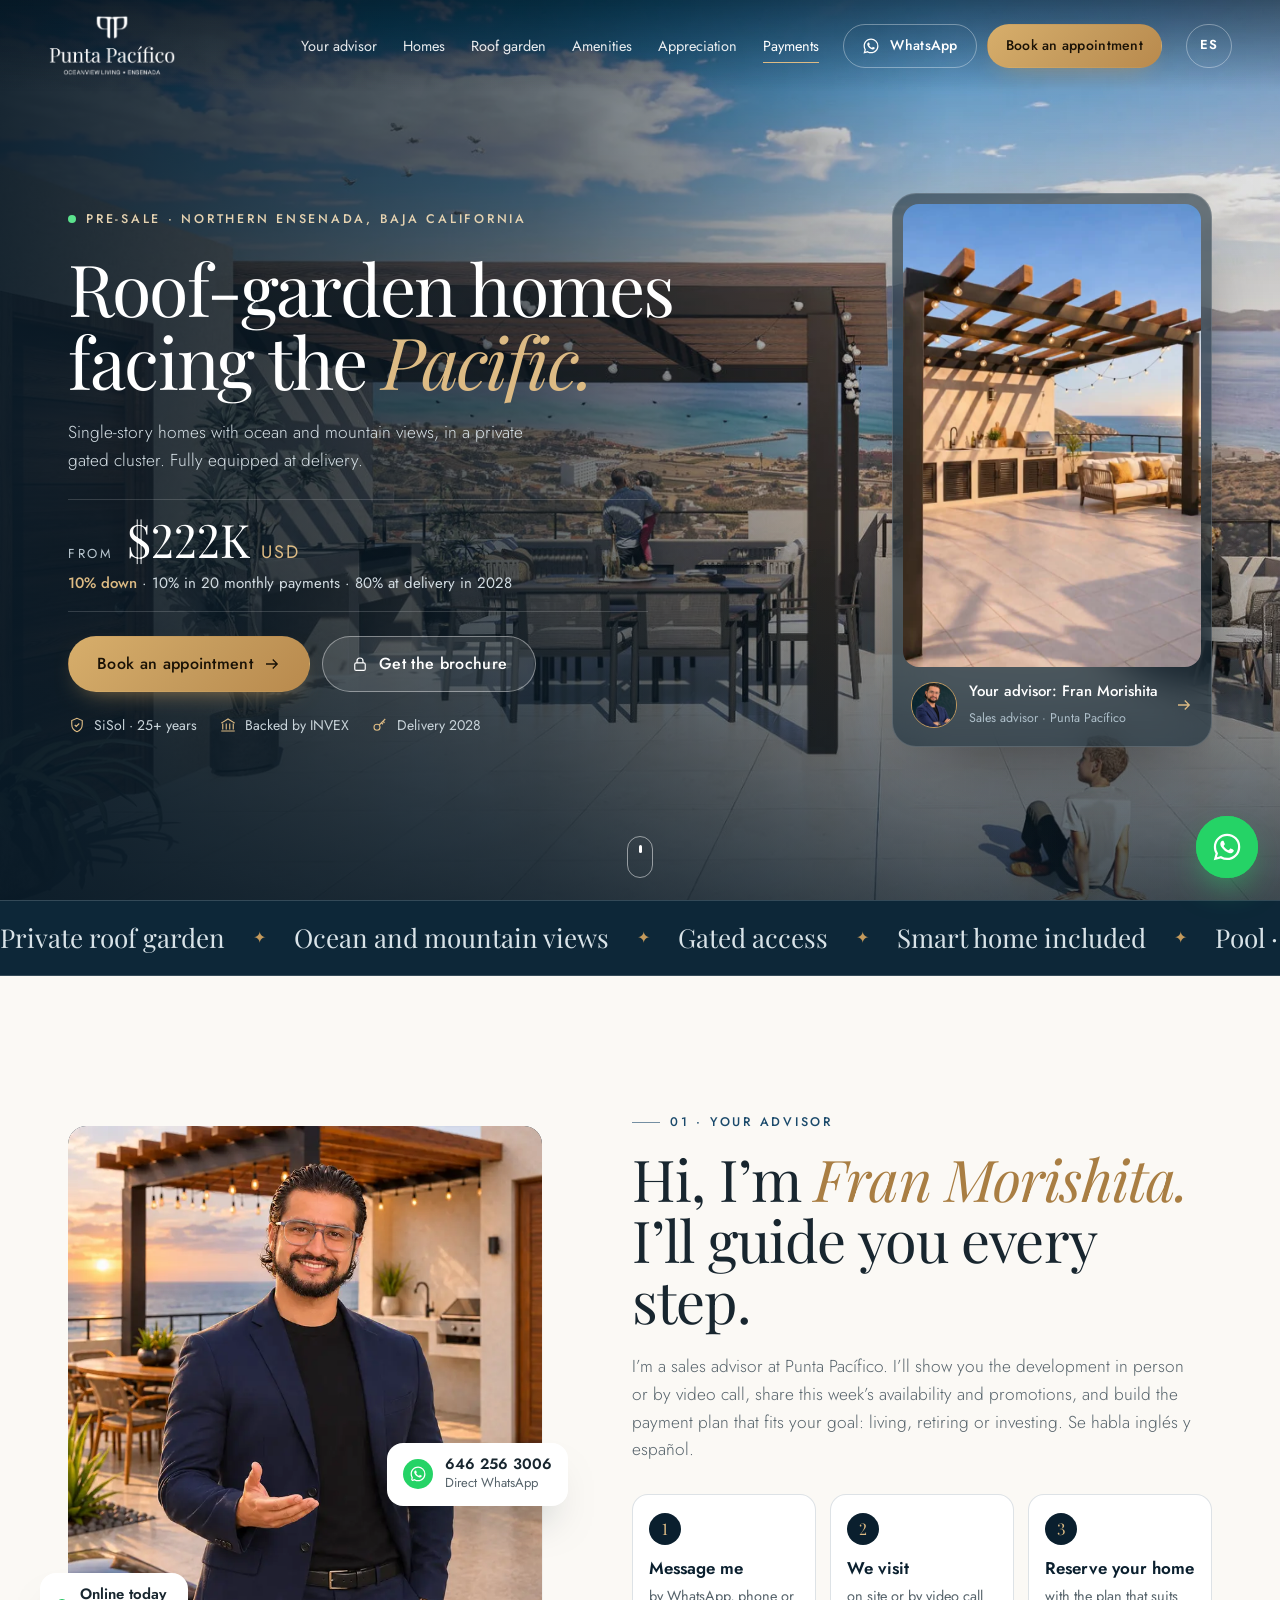
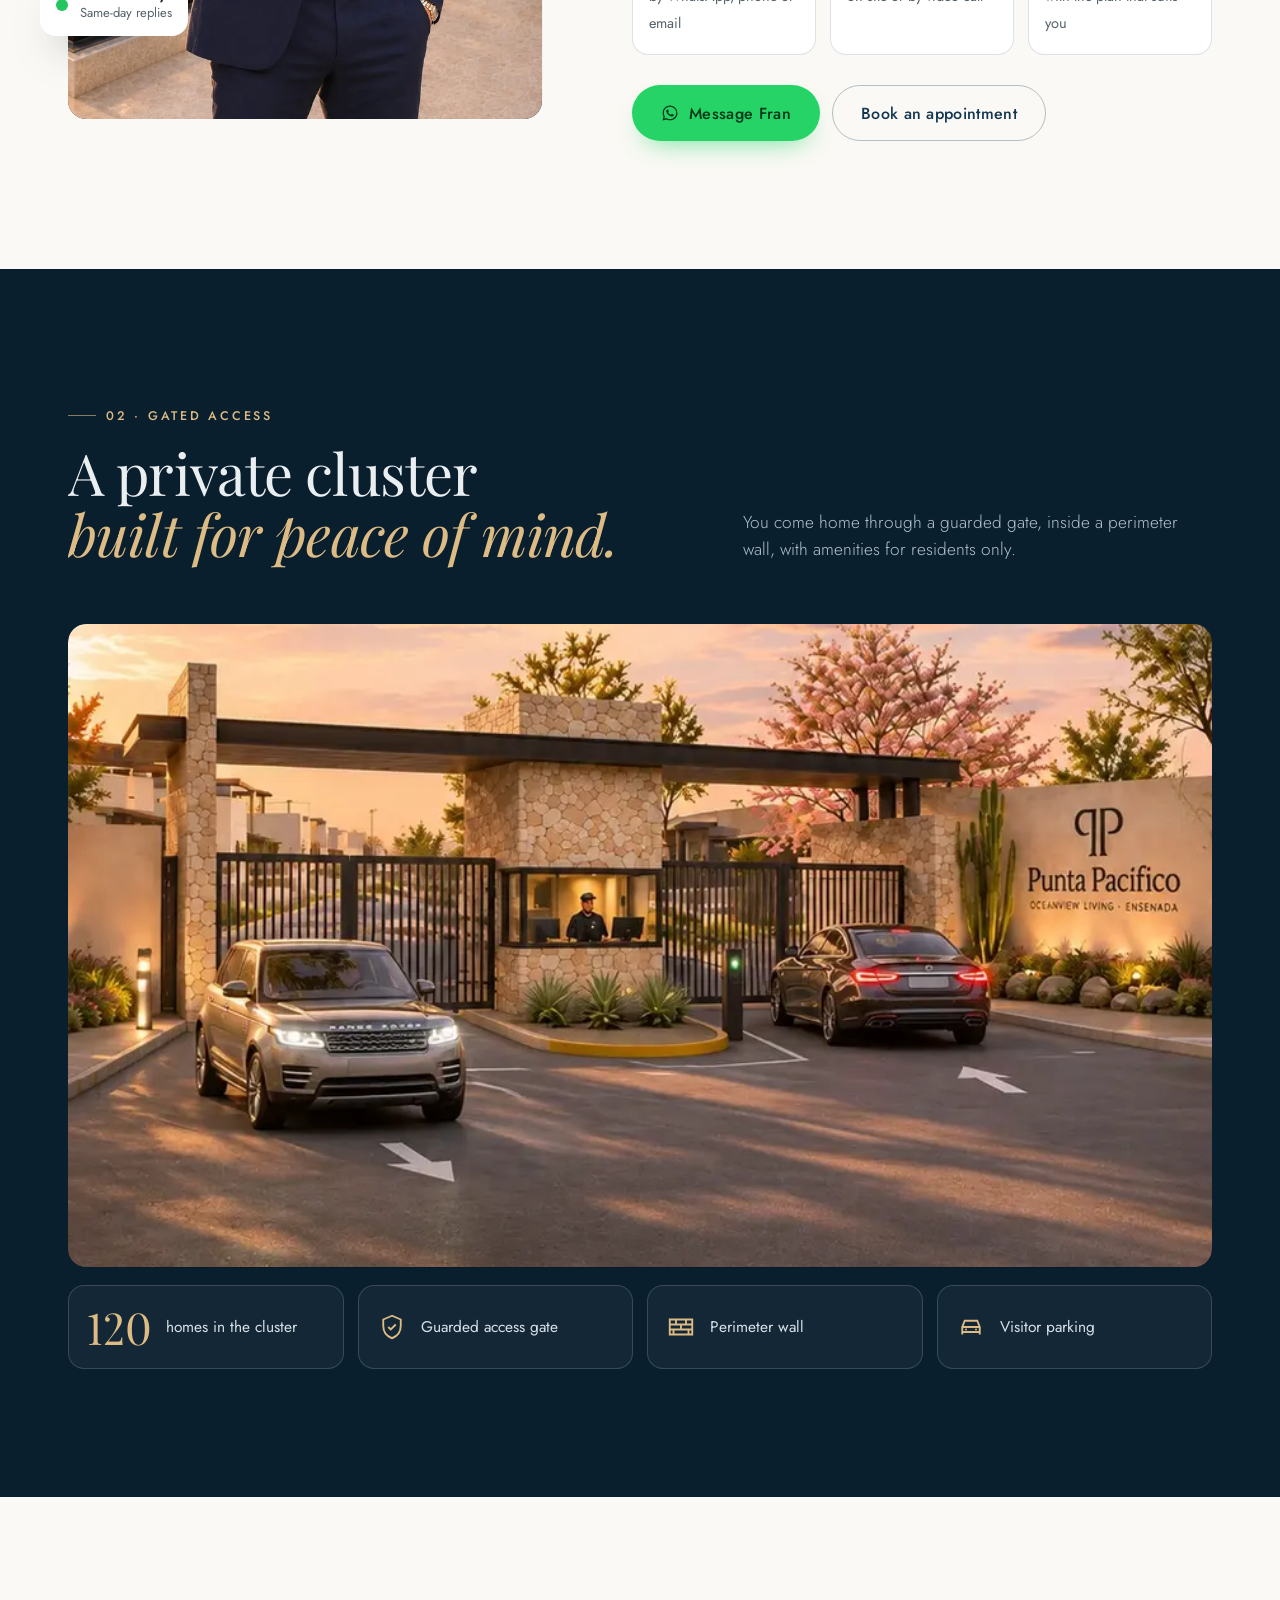
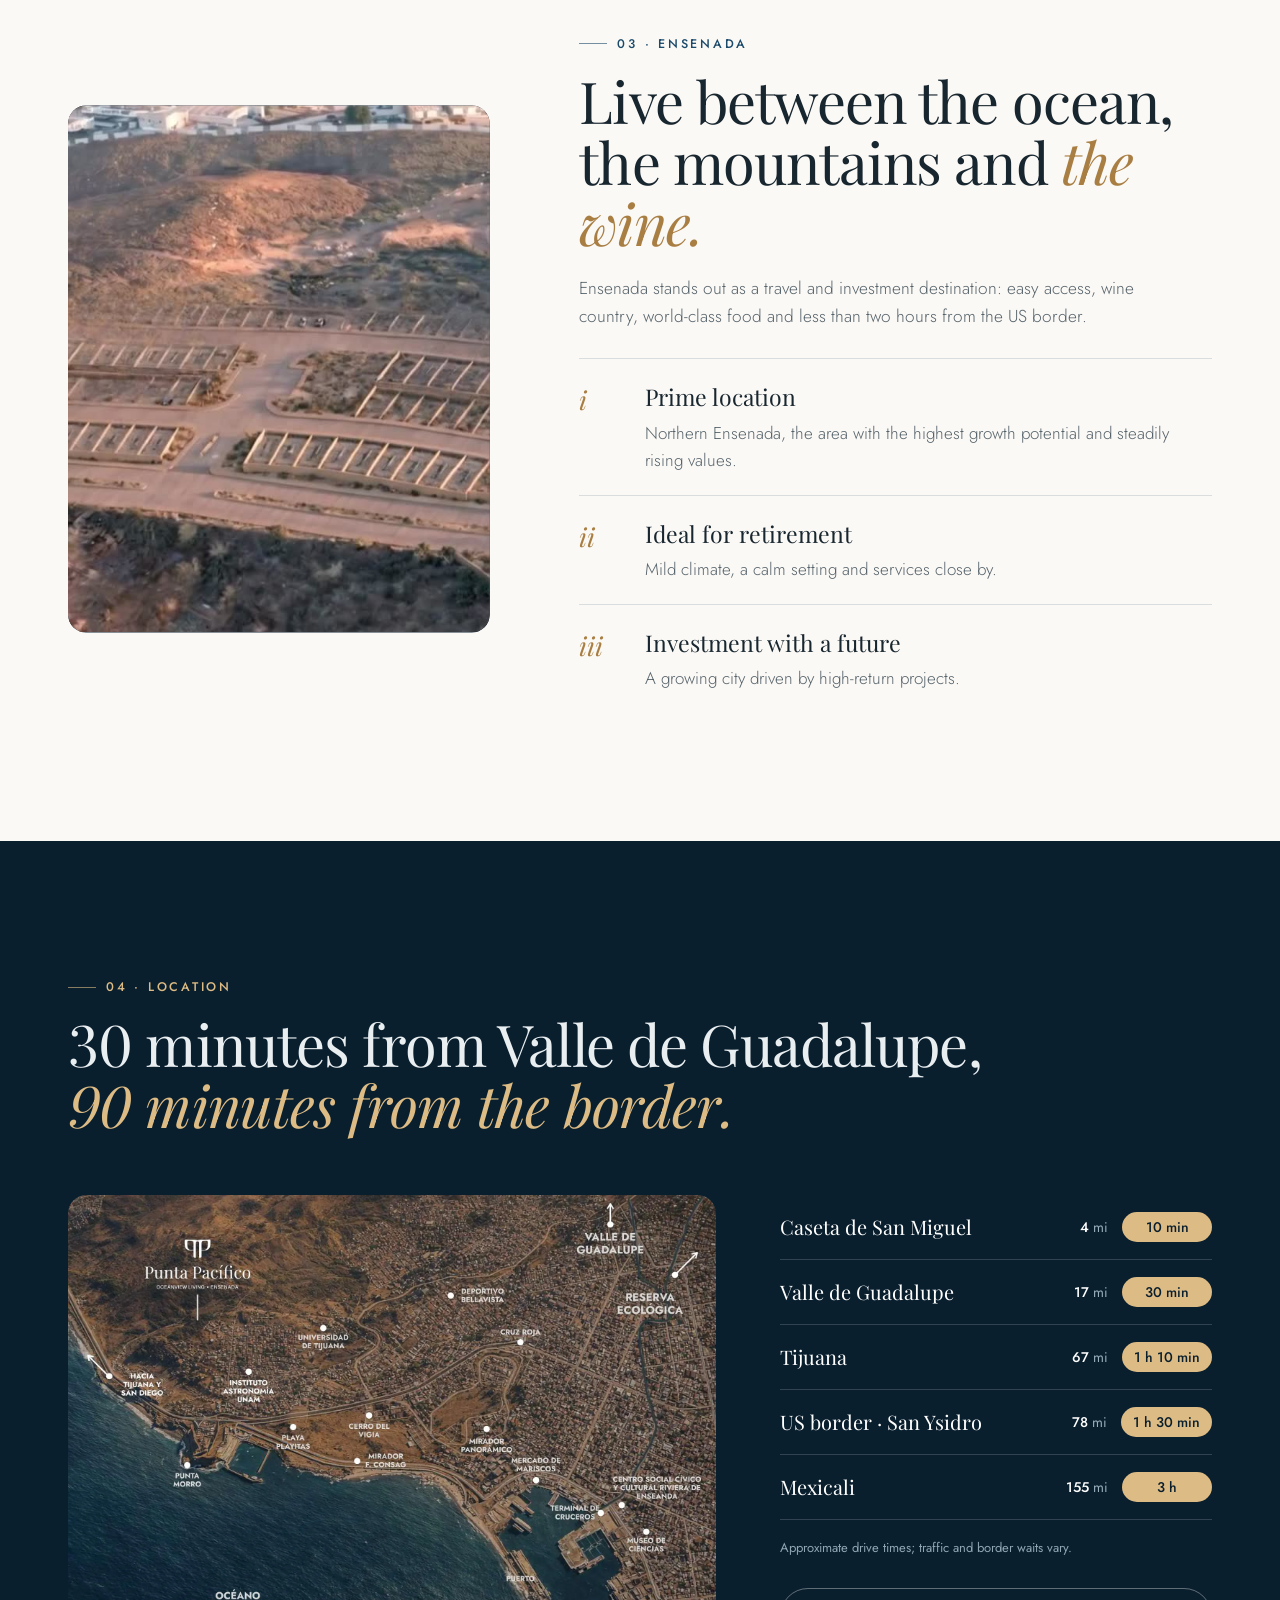
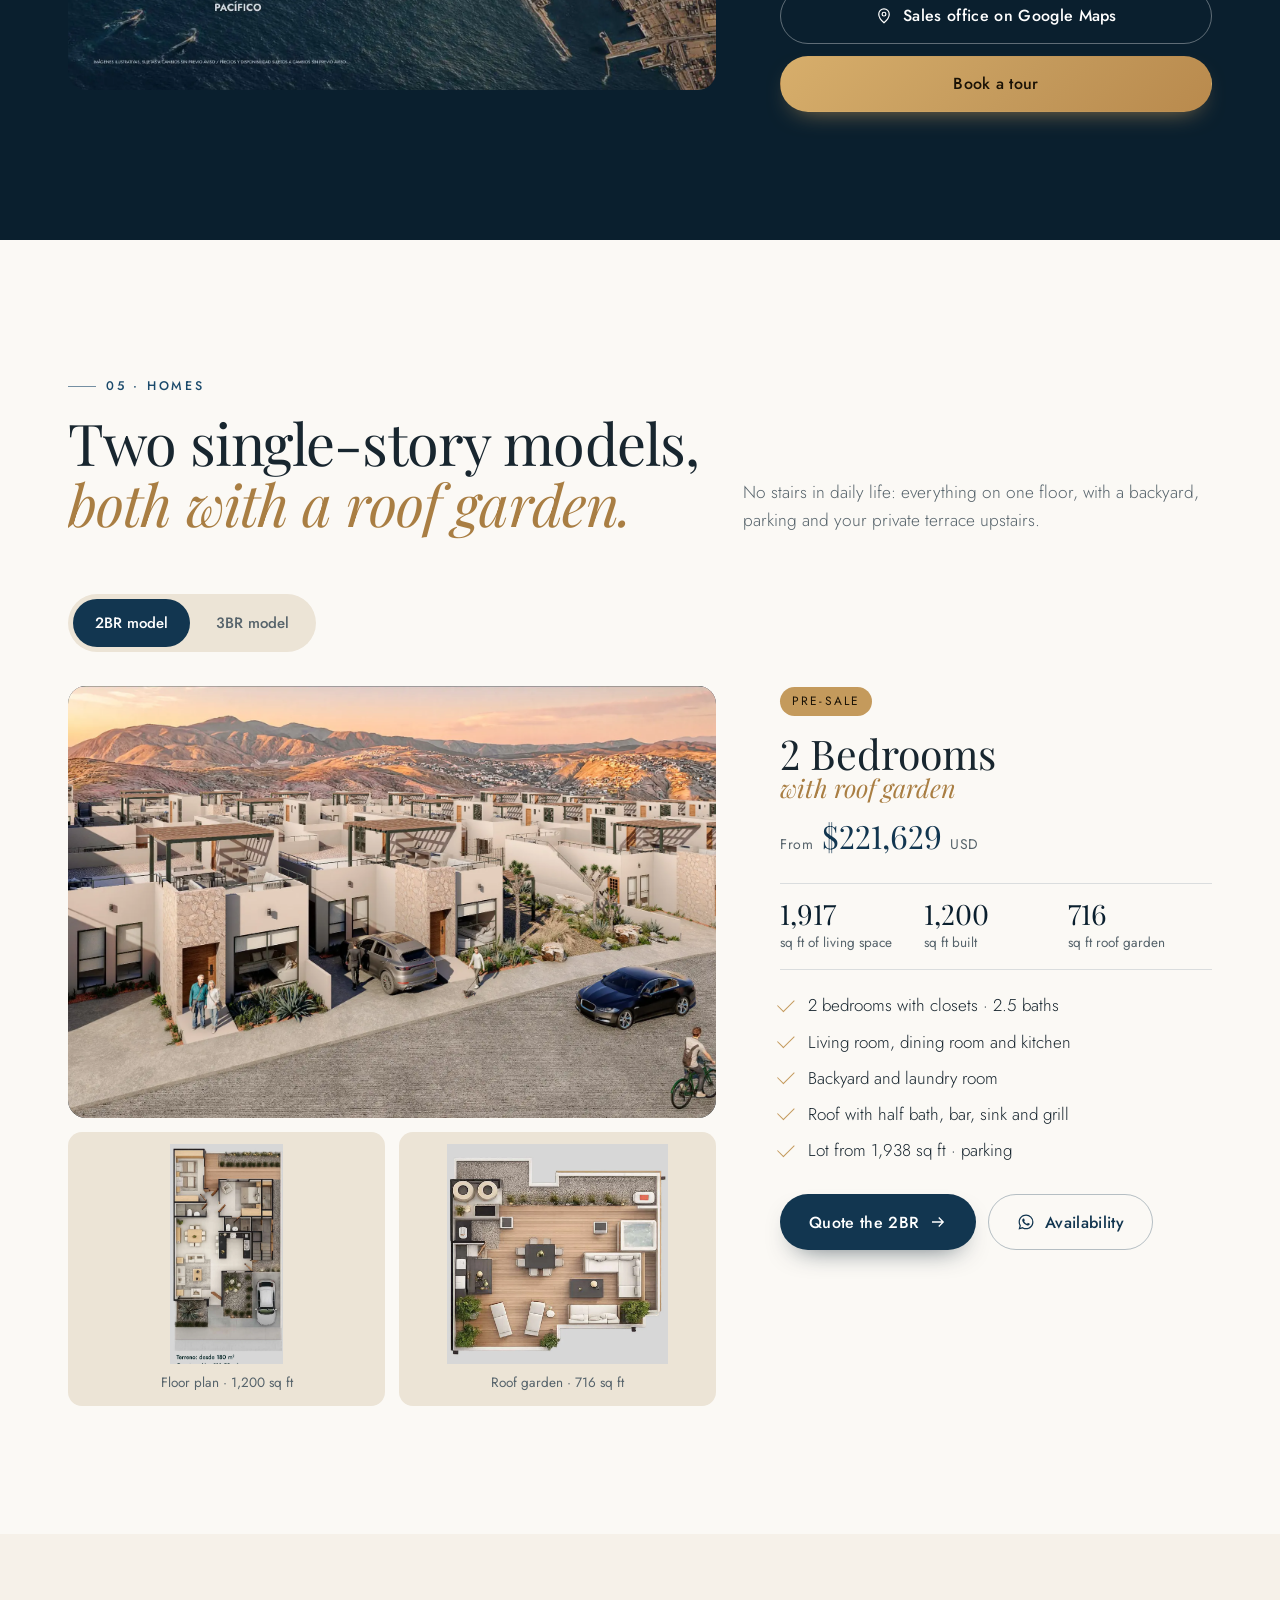
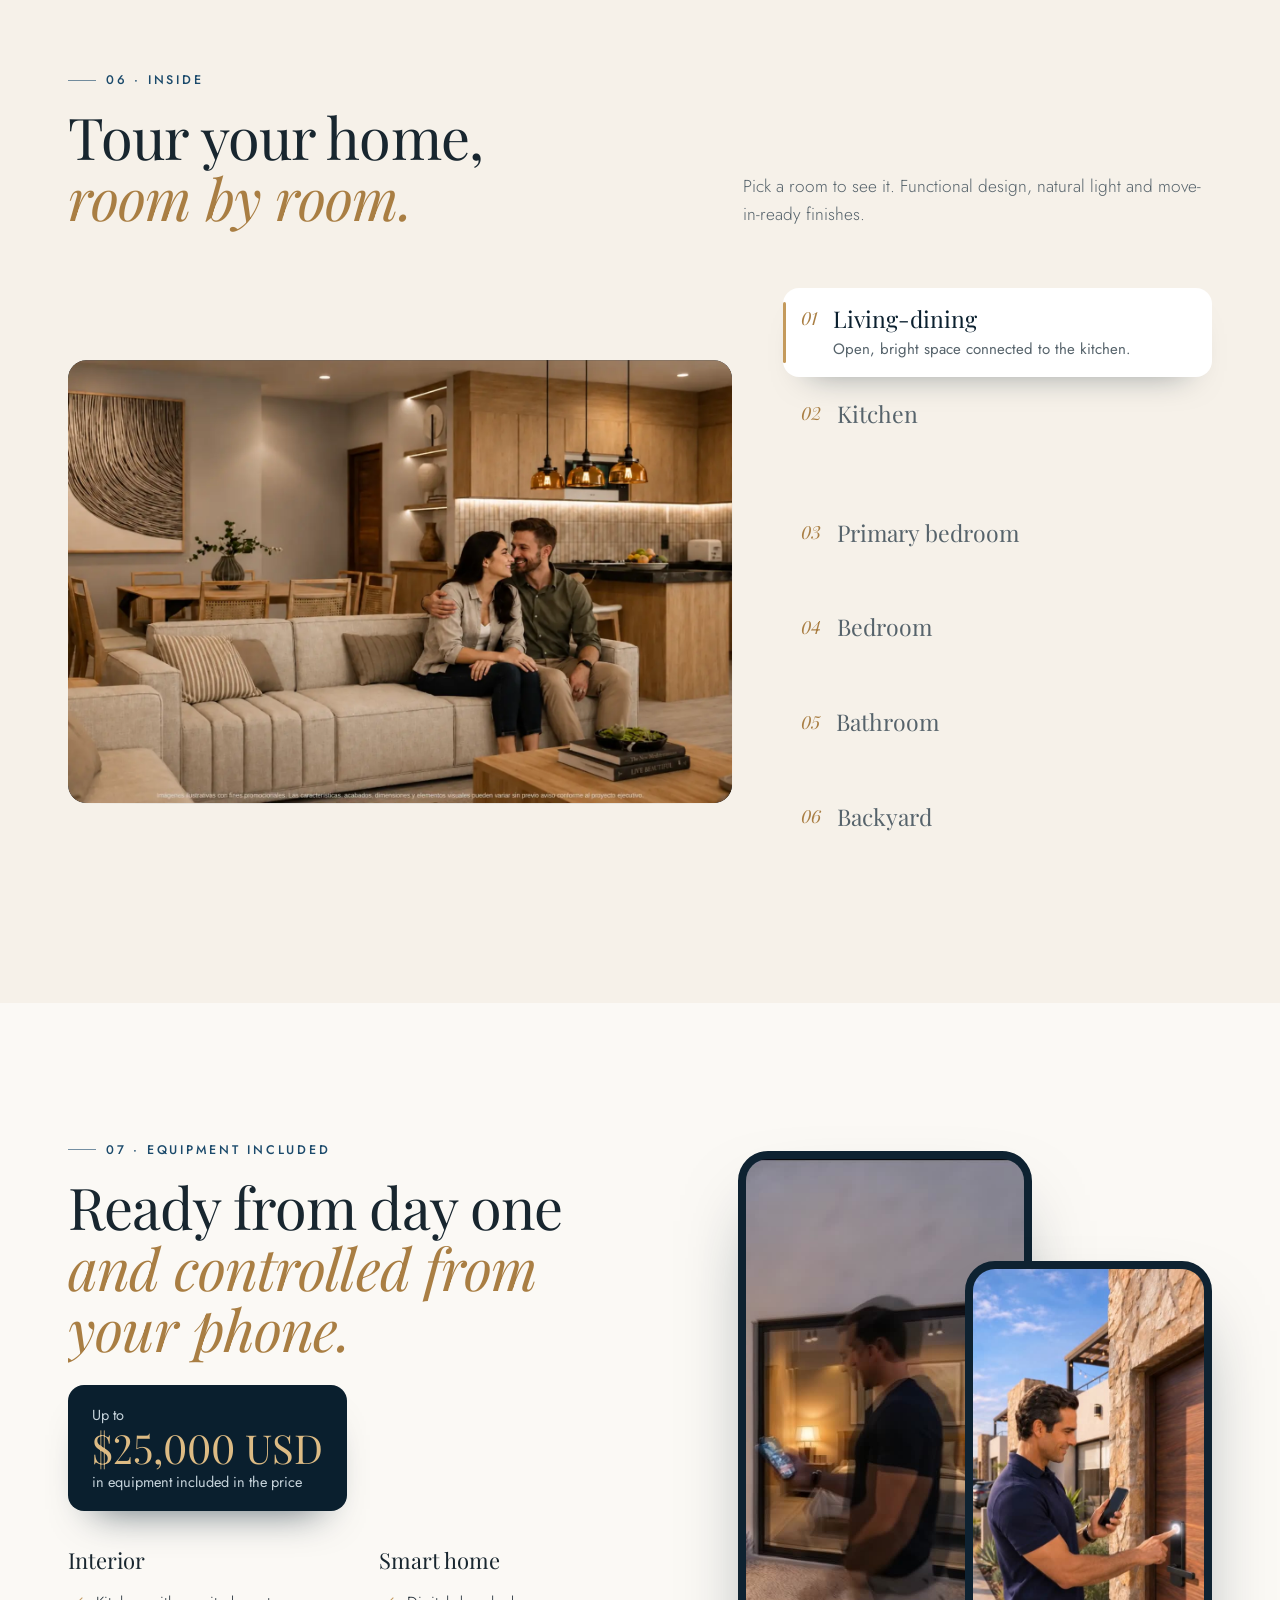
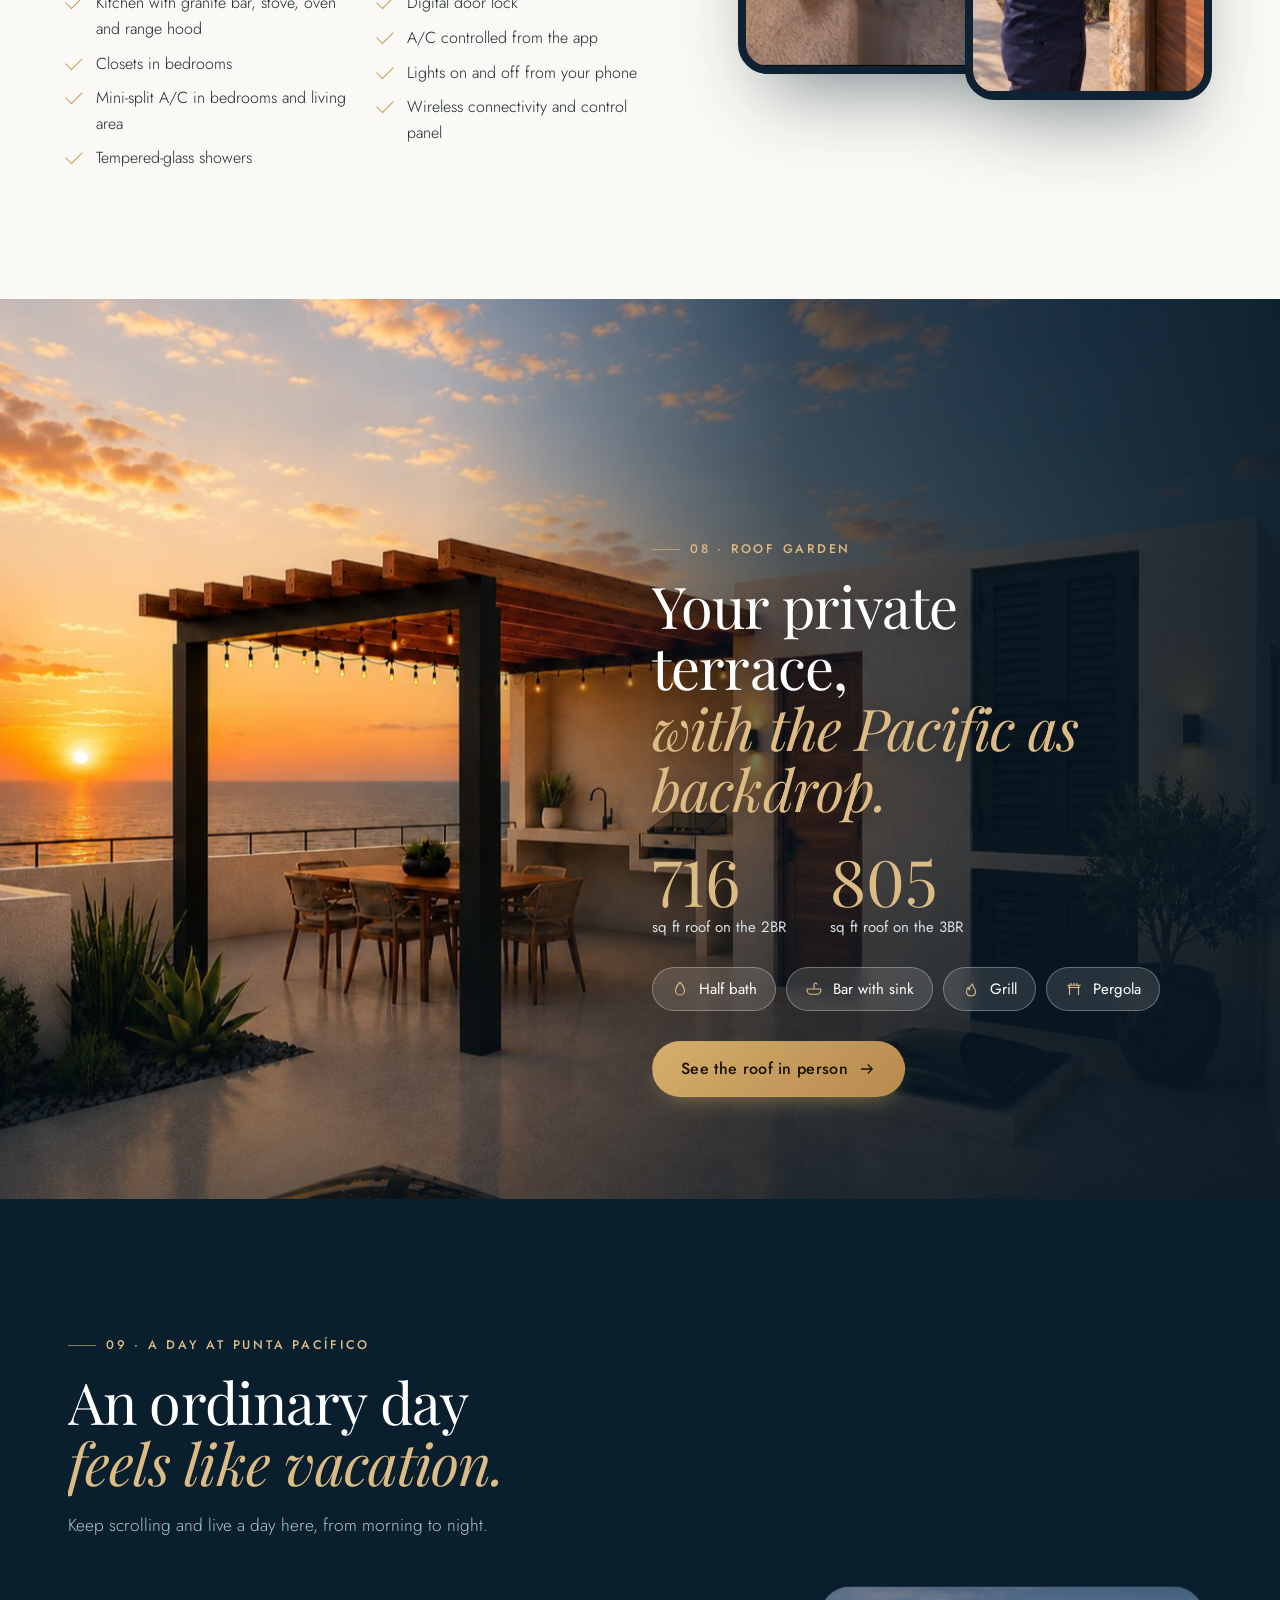
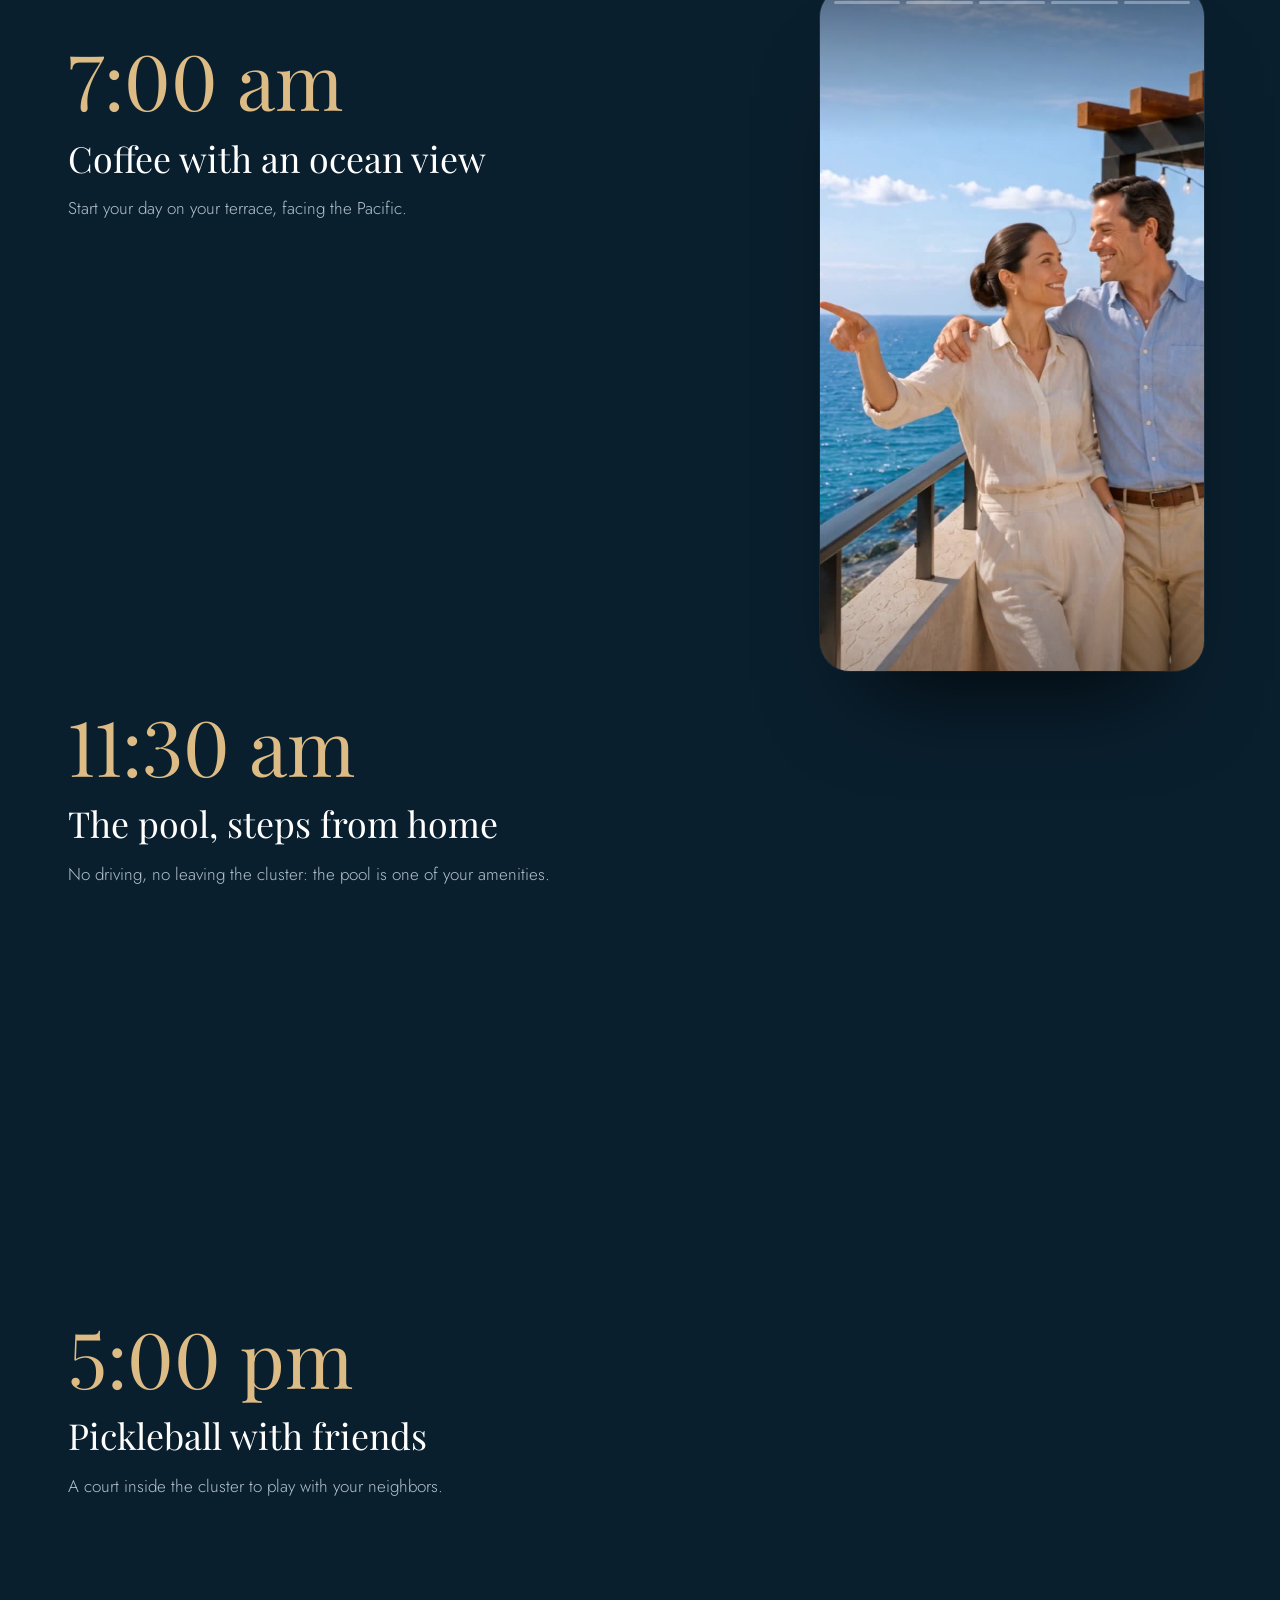
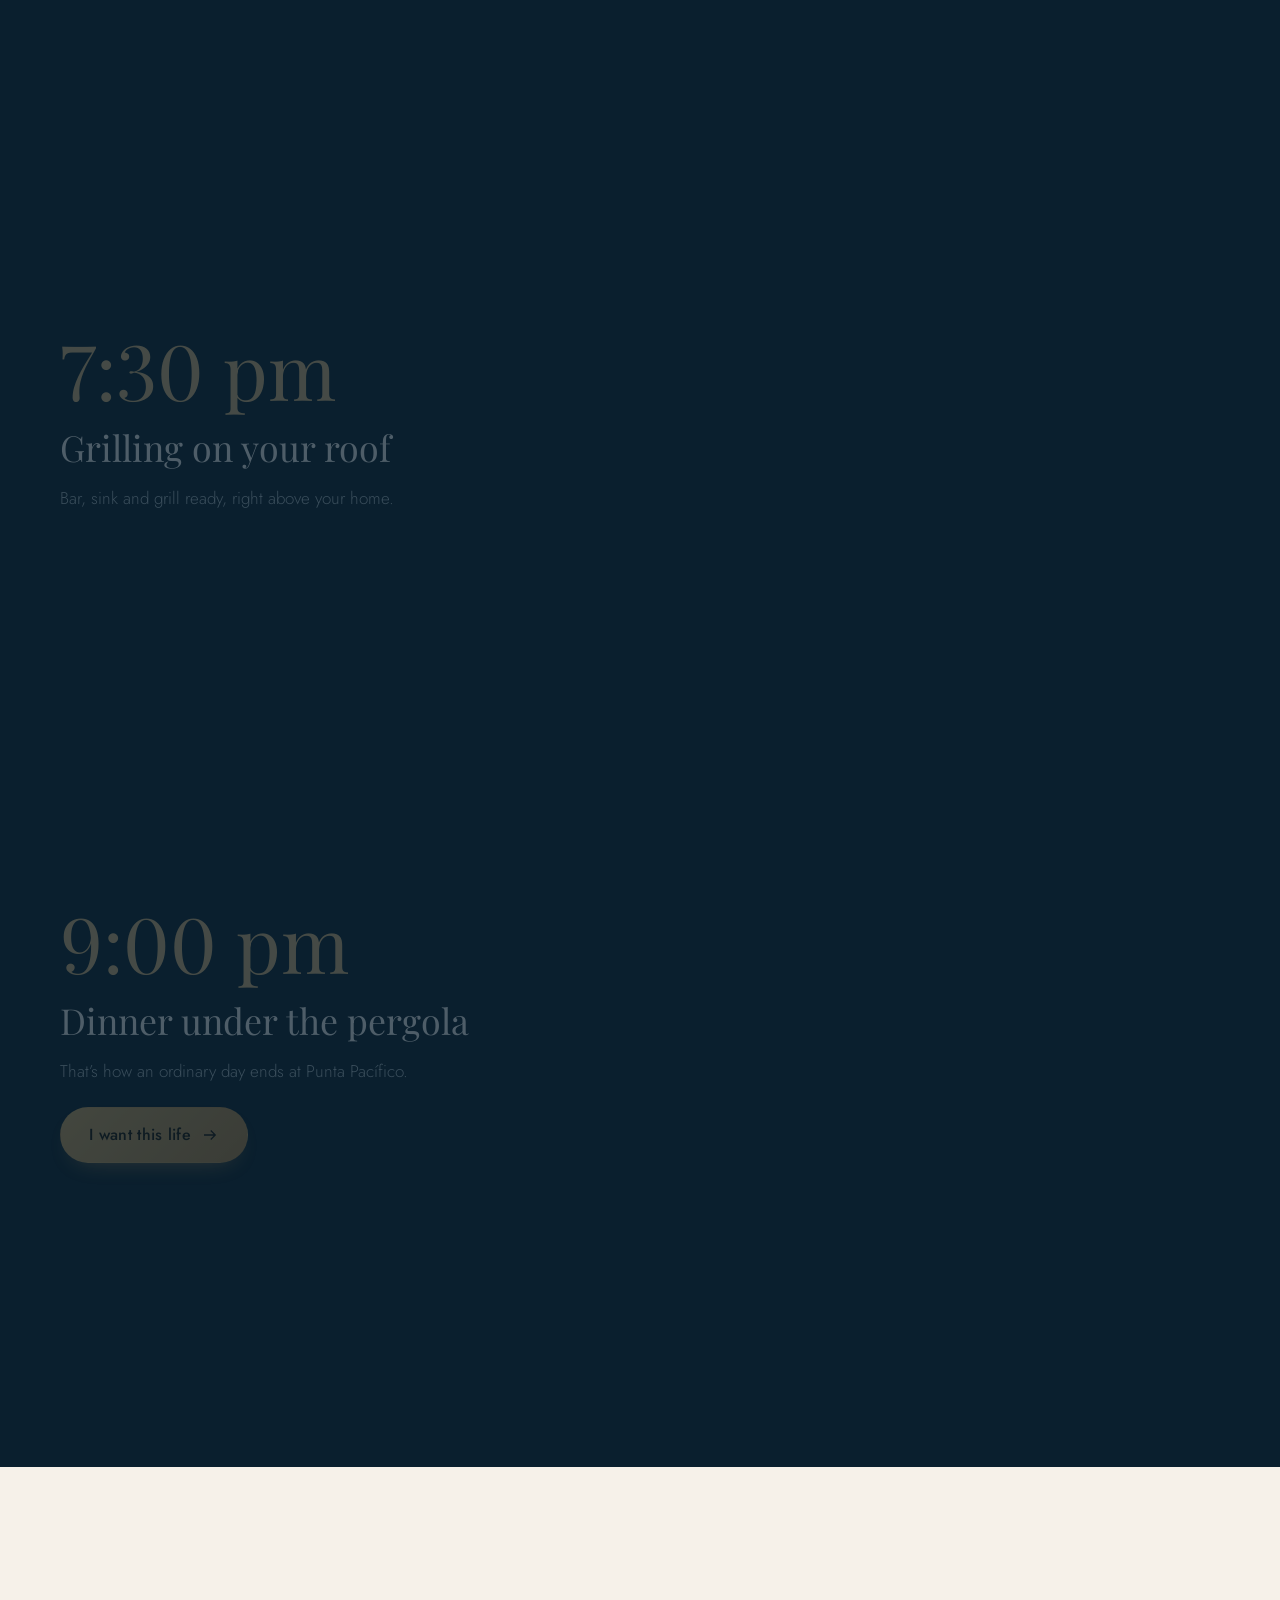
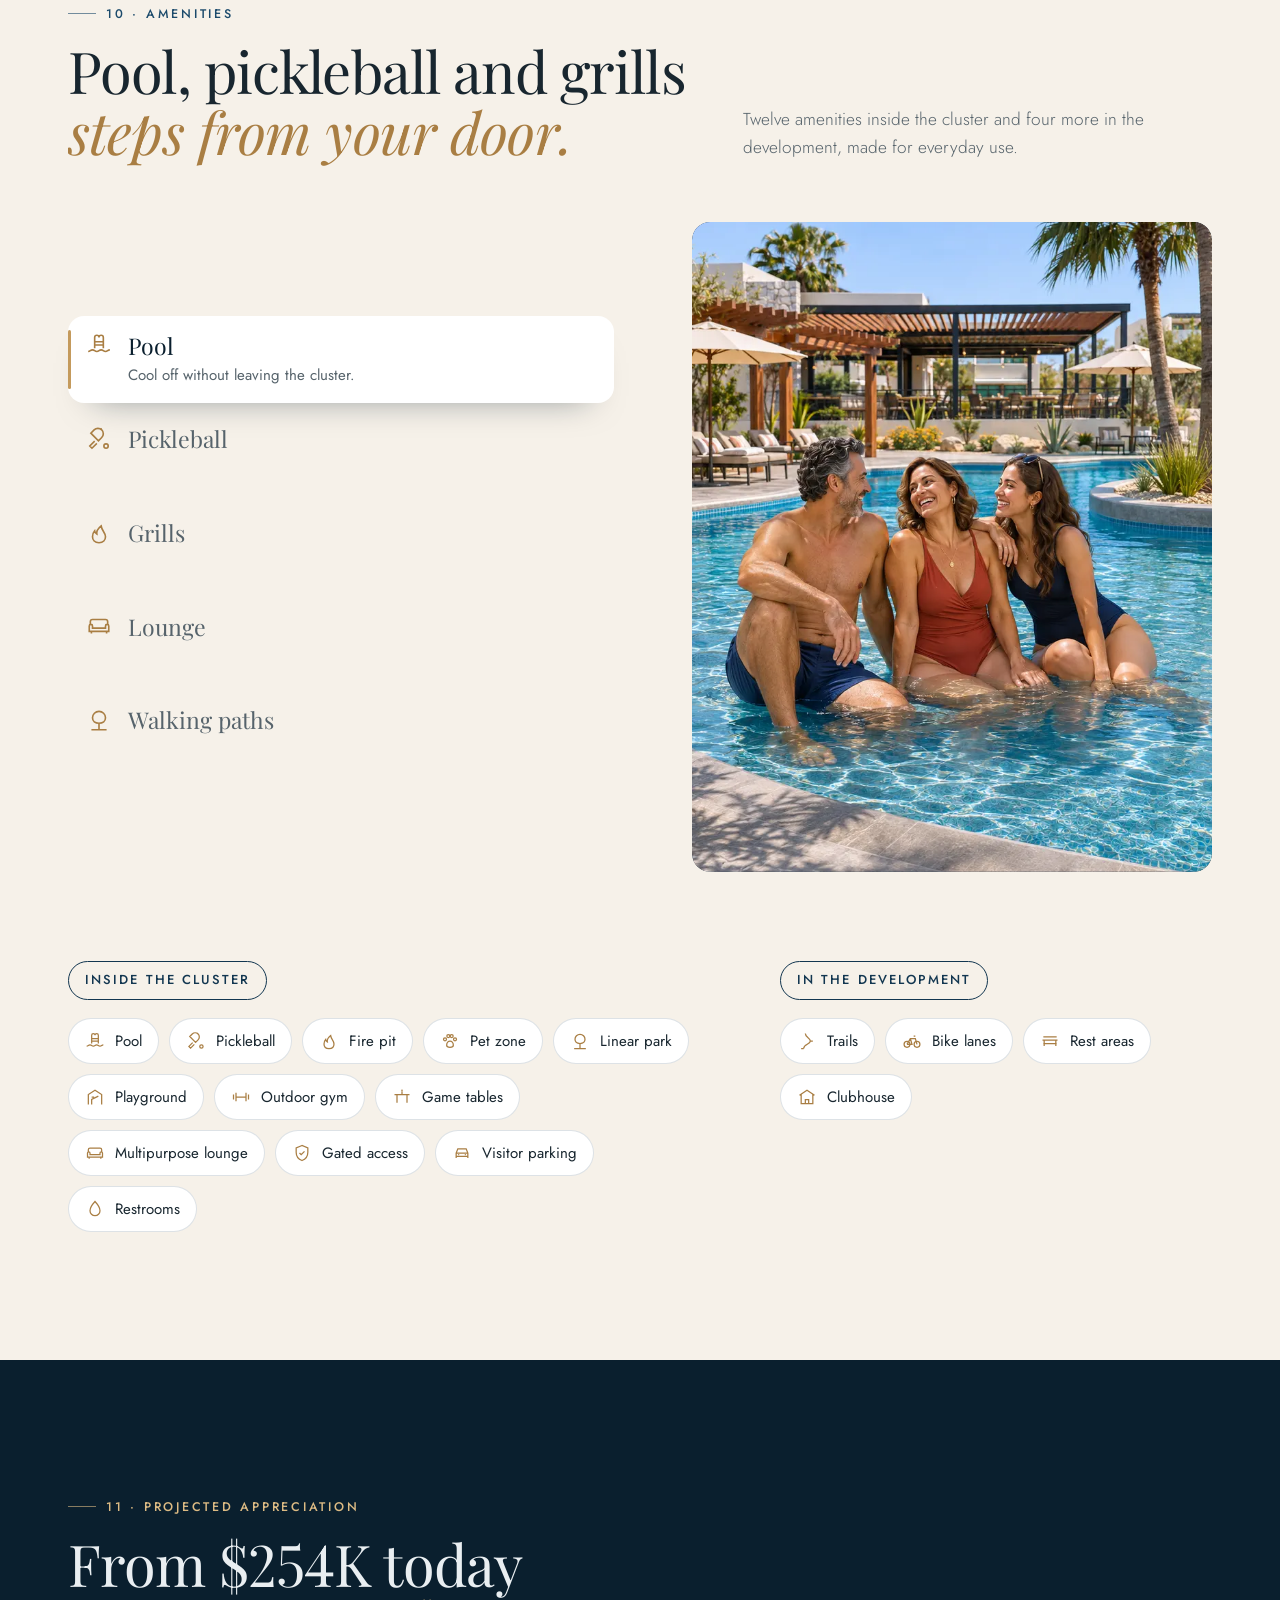
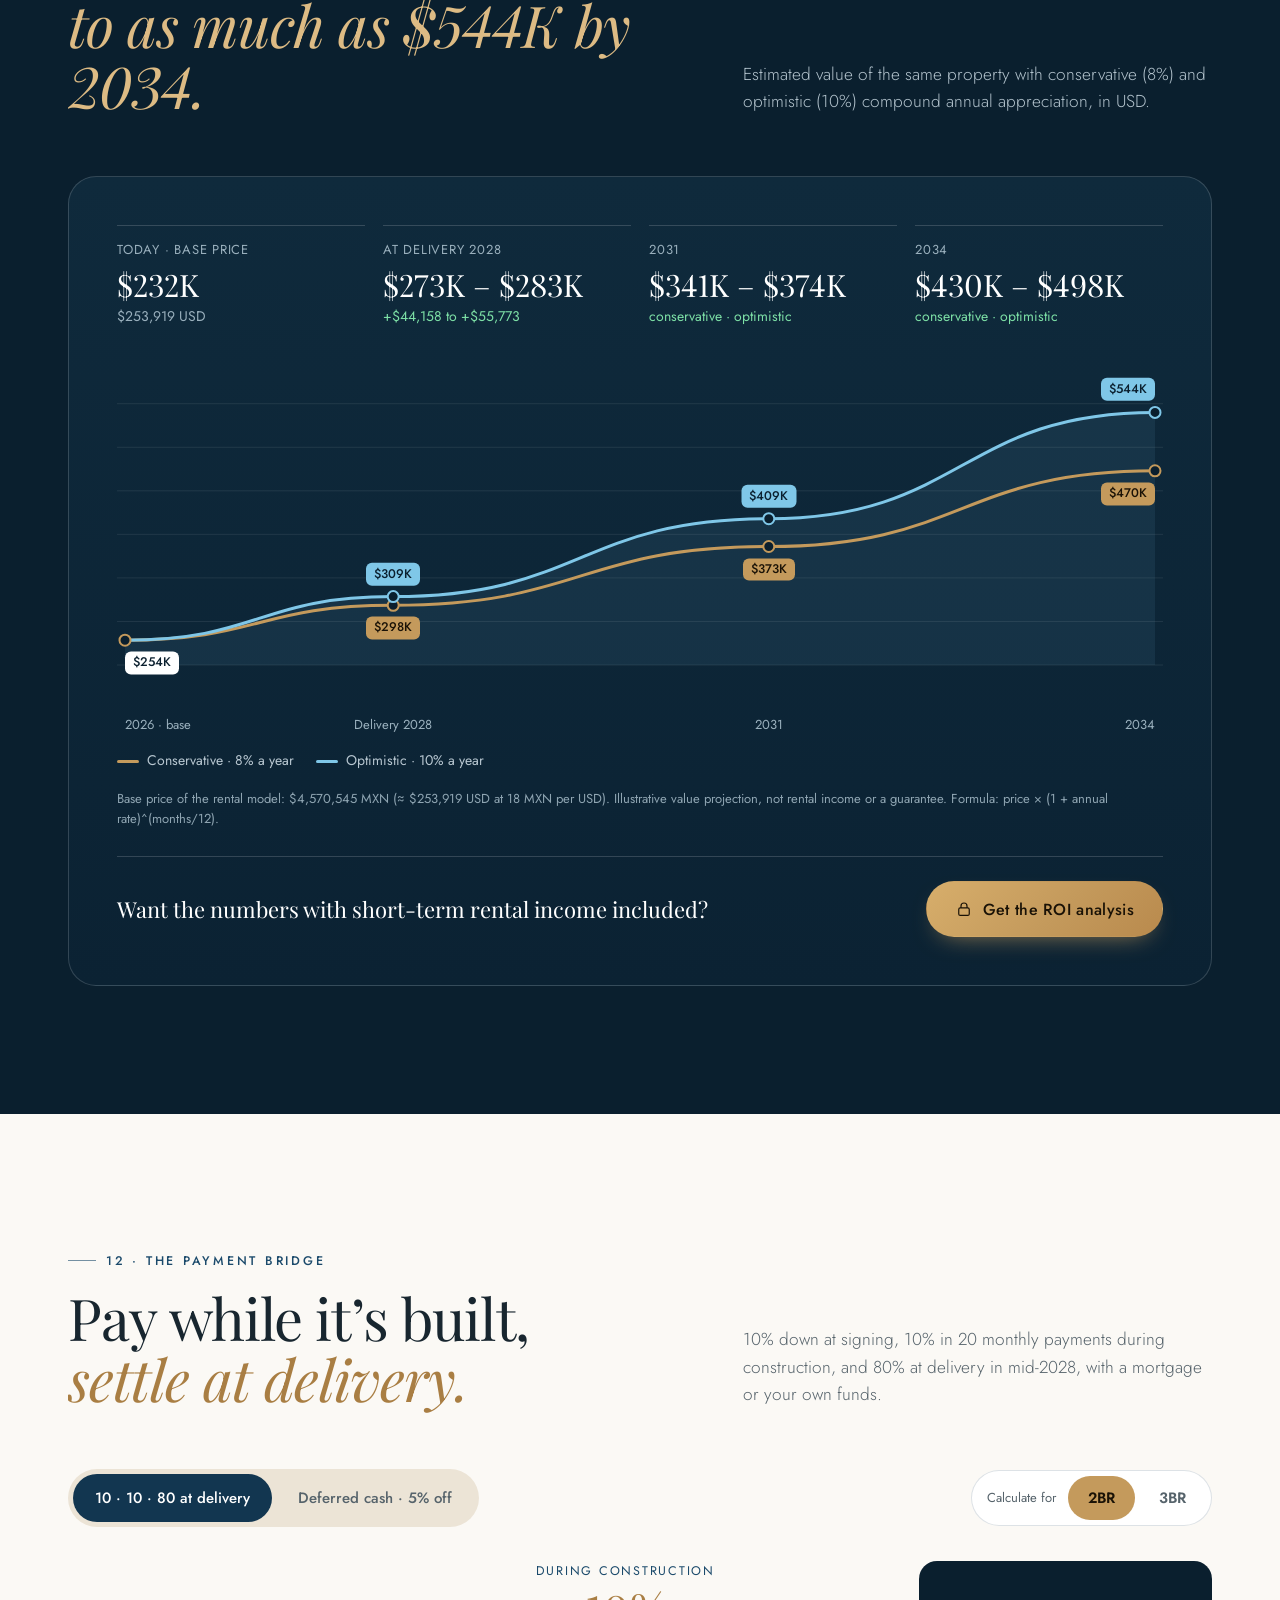
==== commit 1f96629f: "Country codes for every country, phone example without code, /es and /en language URLs - Phone selec" ====
--- a/en.html
+++ b/en.html
@@ -8,7 +8,7 @@
   <meta name="page-type" content="product">
   <meta name="site-kind" content="other">
   <meta name="theme-color" content="#0A1F2E">
-  <script>(function(){var en=document.documentElement.lang.indexOf('en')===0,want=null;try{var q=new URLSearchParams(location.search).get('lang');if(q==='es'||q==='en')localStorage.setItem('pp_lang',q);want=localStorage.getItem('pp_lang')}catch(e){}if(!want){var l=((navigator.languages&&navigator.languages[0])||navigator.language||'').toLowerCase();if(l.indexOf('es')===0)want='es';else if(l.indexOf('en')===0)want='en';else{var tz='';try{tz=Intl.DateTimeFormat().resolvedOptions().timeZone||''}catch(e){}want=/Mexico|Tijuana|Hermosillo|Mazatlan|Chihuahua|Monterrey|Merida|Cancun|Matamoros|Bahia_Banderas|Bogota|Lima|Santiago|Buenos_Aires|Caracas|Madrid|Guatemala|Costa_Rica|Panama|El_Salvador|Tegucigalpa|Managua|Montevideo|Asuncion|La_Paz|Guayaquil|Santo_Domingo|Havana/.test(tz)?'es':'en'}}var on=/\/en(\.html)?\/?$/.test(location.pathname);if(want==='en'&&!en&&!on)location.replace('/en'+location.search+location.hash);else if(want==='es'&&en)location.replace('/'+location.search+location.hash)})();</script>
+  <script>(function(){var p=location.pathname.replace(/\/+$/,''),en=document.documentElement.lang.indexOf('en')===0,ex=/^\/(es|en)(\.html)?$/.exec(p);if(ex){try{localStorage.setItem('pp_lang',ex[1])}catch(e){}return}var want=null;try{var q=new URLSearchParams(location.search).get('lang');if(q==='es'||q==='en')localStorage.setItem('pp_lang',q);want=localStorage.getItem('pp_lang')}catch(e){}if(!want){var l=((navigator.languages&&navigator.languages[0])||navigator.language||'').toLowerCase();if(l.indexOf('es')===0)want='es';else if(l.indexOf('en')===0)want='en';else{var tz='';try{tz=Intl.DateTimeFormat().resolvedOptions().timeZone||''}catch(e){}want=/Mexico|Tijuana|Hermosillo|Mazatlan|Chihuahua|Monterrey|Merida|Cancun|Matamoros|Bahia_Banderas|Bogota|Lima|Santiago|Buenos_Aires|Caracas|Madrid|Guatemala|Costa_Rica|Panama|El_Salvador|Tegucigalpa|Managua|Montevideo|Asuncion|La_Paz|Guayaquil|Santo_Domingo|Havana/.test(tz)?'es':'en'}}if(want==='en'&&!en)location.replace('/en'+location.search+location.hash);else if(want==='es'&&en)location.replace('/es'+location.search+location.hash)})();</script>
   <link rel="alternate" hreflang="es-MX" href="https://puntapacifico.vercel.app/">
   <link rel="alternate" hreflang="en" href="https://puntapacifico.vercel.app/en">
   <link rel="alternate" hreflang="x-default" href="https://puntapacifico.vercel.app/">
@@ -75,7 +75,7 @@
       </a>
       <button class="btn btn--gold btn--sm" data-open-form="visita">Book an appointment</button>
     </div>
-    <a class="nav__lang" href="/?lang=es" hreflang="es" lang="es" aria-label="Ver en español">ES</a>
+    <a class="nav__lang" href="/es" hreflang="es" lang="es" aria-label="Ver en español">ES</a>
     <button class="nav__burger" aria-label="Open menu" aria-expanded="false" aria-controls="mnav" data-burger><span></span><span></span></button>
     <span class="nav__progress" aria-hidden="true"><i data-progress></i></span>
   </header>
@@ -89,7 +89,7 @@
     <a href="#plusvalia"><small>11</small>Appreciation</a>
     <a href="#pagos"><small>12</small>Payment plans</a>
     <a href="#material"><small>13</small>Brochure and ROI</a>
-    <a href="/?lang=es" hreflang="es" lang="es"><small>ES</small>Versión en español</a>
+    <a href="/es" hreflang="es" lang="es"><small>ES</small>Versión en español</a>
     <button class="btn btn--gold btn--lg" data-open-form="visita">Book an appointment</button>
   </div>
 
@@ -673,7 +673,7 @@
             <div class="field"><label for="g-nombre">Full name</label><input id="g-nombre" name="nombre" maxlength="80" autocomplete="name" required placeholder="Your name"><small class="err" data-err="nombre"></small></div>
             <div class="field">
               <label for="g-tel">WhatsApp or mobile</label>
-              <div class="phone-in"><select name="lada" aria-label="Country code"><option value="+1" selected>US +1</option><option value="+52">MX +52</option></select><input id="g-tel" name="telefono" maxlength="20" type="tel" inputmode="tel" autocomplete="tel-national" required placeholder="+1 619 000 0000"></div>
+              <div class="phone-in"><select name="lada" aria-label="Country code"><option value="+1" selected>US +1</option><option value="+52">MX +52</option></select><input id="g-tel" name="telefono" maxlength="20" type="tel" inputmode="tel" autocomplete="tel-national" required placeholder="619 000 0000"></div>
               <small class="err" data-err="telefono"></small>
             </div>
             <div class="field"><label for="g-email">Email</label><input id="g-email" name="email" maxlength="120" type="email" autocomplete="email" required placeholder="you@email.com"><small class="err" data-err="email"></small></div>
@@ -798,7 +798,7 @@
         <div class="field"><label>Full name</label><input name="nombre" maxlength="80" autocomplete="name" required placeholder="Your name"><small class="err" data-err="nombre"></small></div>
         <div class="field">
           <label>WhatsApp or mobile</label>
-          <div class="phone-in"><select name="lada" aria-label="Country code"><option value="+1" selected>US +1</option><option value="+52">MX +52</option></select><input name="telefono" maxlength="20" type="tel" inputmode="tel" autocomplete="tel-national" required placeholder="+1 619 000 0000"></div>
+          <div class="phone-in"><select name="lada" aria-label="Country code"><option value="+1" selected>US +1</option><option value="+52">MX +52</option></select><input name="telefono" maxlength="20" type="tel" inputmode="tel" autocomplete="tel-national" required placeholder="619 000 0000"></div>
           <small class="err" data-err="telefono"></small>
         </div>
         <div class="field"><label>Email</label><input name="email" maxlength="120" type="email" autocomplete="email" required placeholder="you@email.com"><small class="err" data-err="email"></small></div>
@@ -876,7 +876,7 @@
       <div class="field"><label>Full name</label><input name="nombre" maxlength="80" autocomplete="name" required placeholder="Your name"><small class="err" data-err="nombre"></small></div>
       <div class="field">
         <label>WhatsApp or mobile</label>
-        <div class="phone-in"><select name="lada" aria-label="Country code"><option value="+1" selected>US +1</option><option value="+52">MX +52</option></select><input name="telefono" maxlength="20" type="tel" inputmode="tel" autocomplete="tel-national" required placeholder="+1 619 000 0000"></div>
+        <div class="phone-in"><select name="lada" aria-label="Country code"><option value="+1" selected>US +1</option><option value="+52">MX +52</option></select><input name="telefono" maxlength="20" type="tel" inputmode="tel" autocomplete="tel-national" required placeholder="619 000 0000"></div>
         <small class="err" data-err="telefono"></small>
       </div>
       <div class="field"><label>Email</label><input name="email" maxlength="120" type="email" autocomplete="email" required placeholder="you@email.com"><small class="err" data-err="email"></small></div>
--- a/styles.css
+++ b/styles.css
@@ -548,7 +548,7 @@
 .field input:focus,.phone-in select:focus{outline:none;border-color:var(--gold);background:#fff;box-shadow:0 0 0 4px rgba(196,154,92,.18)}
 .field [aria-invalid="true"]{border-color:var(--err)!important;box-shadow:0 0 0 4px rgba(178,58,48,.12)}
 .phone-in{display:grid;grid-template-columns:112px 1fr;gap:8px}
-.phone-in select{appearance:none;-webkit-appearance:none;background-image:linear-gradient(45deg,transparent 50%,var(--navy) 50%),linear-gradient(135deg,var(--navy) 50%,transparent 50%);background-position:calc(100% - 18px) 22px,calc(100% - 13px) 22px;background-size:5px 5px;background-repeat:no-repeat;padding-right:30px;cursor:pointer}
+.phone-in select{appearance:none;-webkit-appearance:none;background-image:linear-gradient(45deg,transparent 50%,var(--navy) 50%),linear-gradient(135deg,var(--navy) 50%,transparent 50%);background-position:calc(100% - 18px) 22px,calc(100% - 13px) 22px;background-size:5px 5px;background-repeat:no-repeat;padding-right:30px;cursor:pointer;text-overflow:ellipsis;white-space:nowrap}
 .err{color:var(--err)!important;font-size:13px!important}
 .err:empty{display:none}
 .chips{display:flex;flex-wrap:wrap;gap:8px}
@@ -769,7 +769,7 @@
   .chart__tip{font-size:11px;padding:2px 6px}
   .chart__labels small{display:none}
   .chart__legend{gap:8px 18px;font-size:13.5px}
-  .phone-in{grid-template-columns:100px 1fr}
+  .phone-in{grid-template-columns:96px 1fr}
   .modal__box{padding:22px 18px}
   .cta-row .btn{flex:1 1 100%}
   .bridge .bridge__amt{font-size:22px}
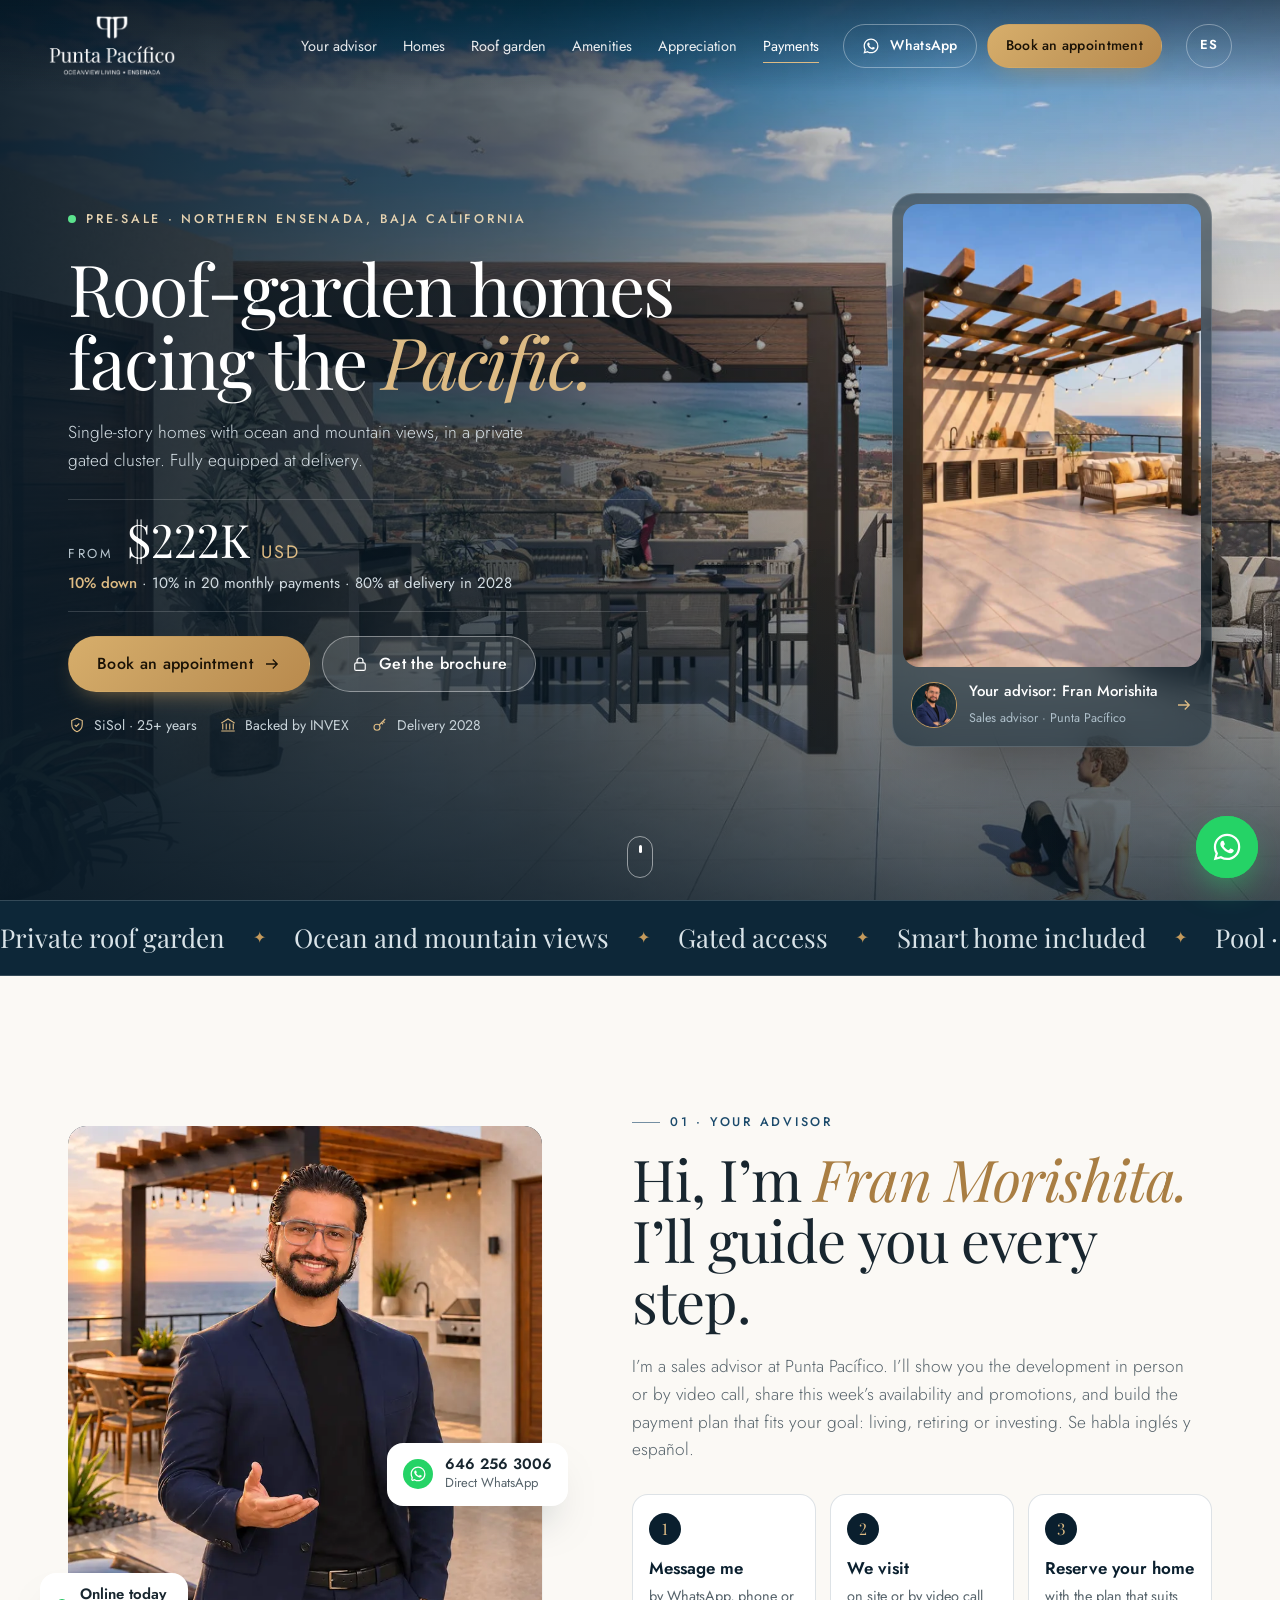
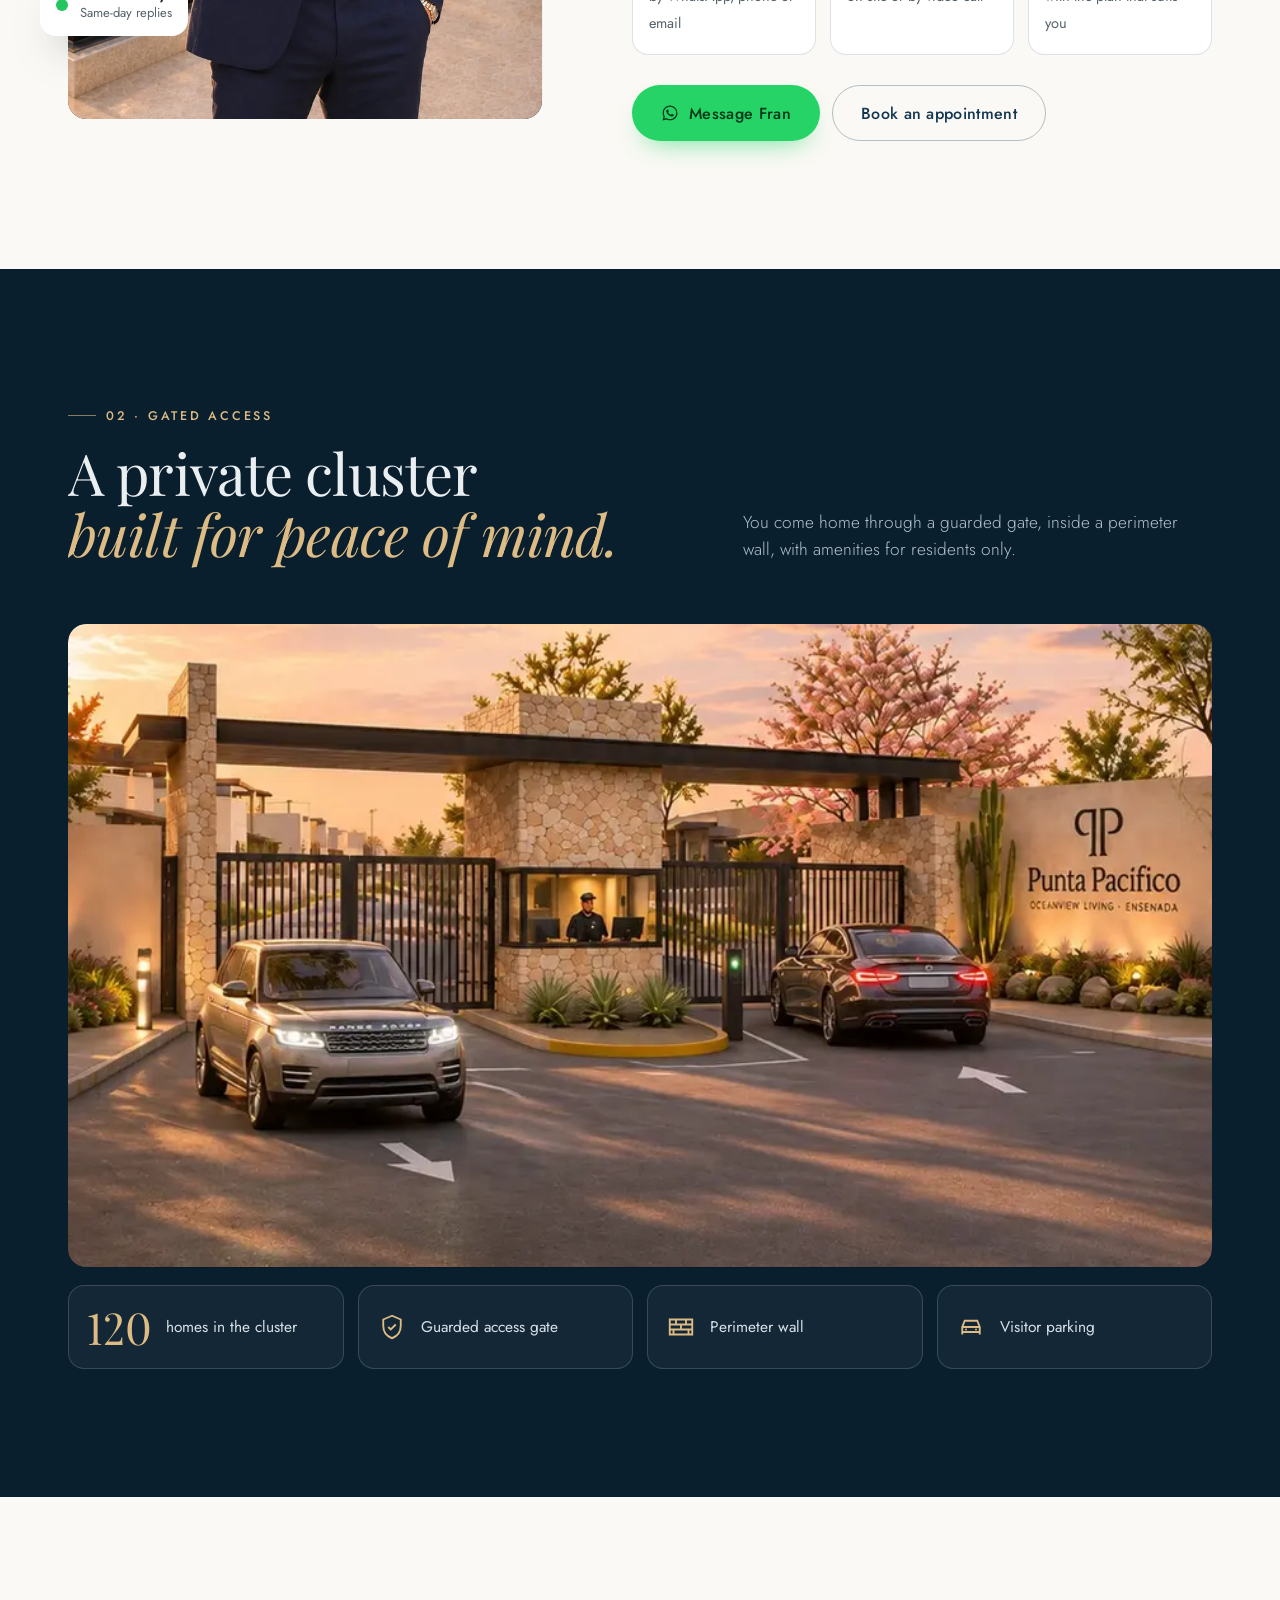
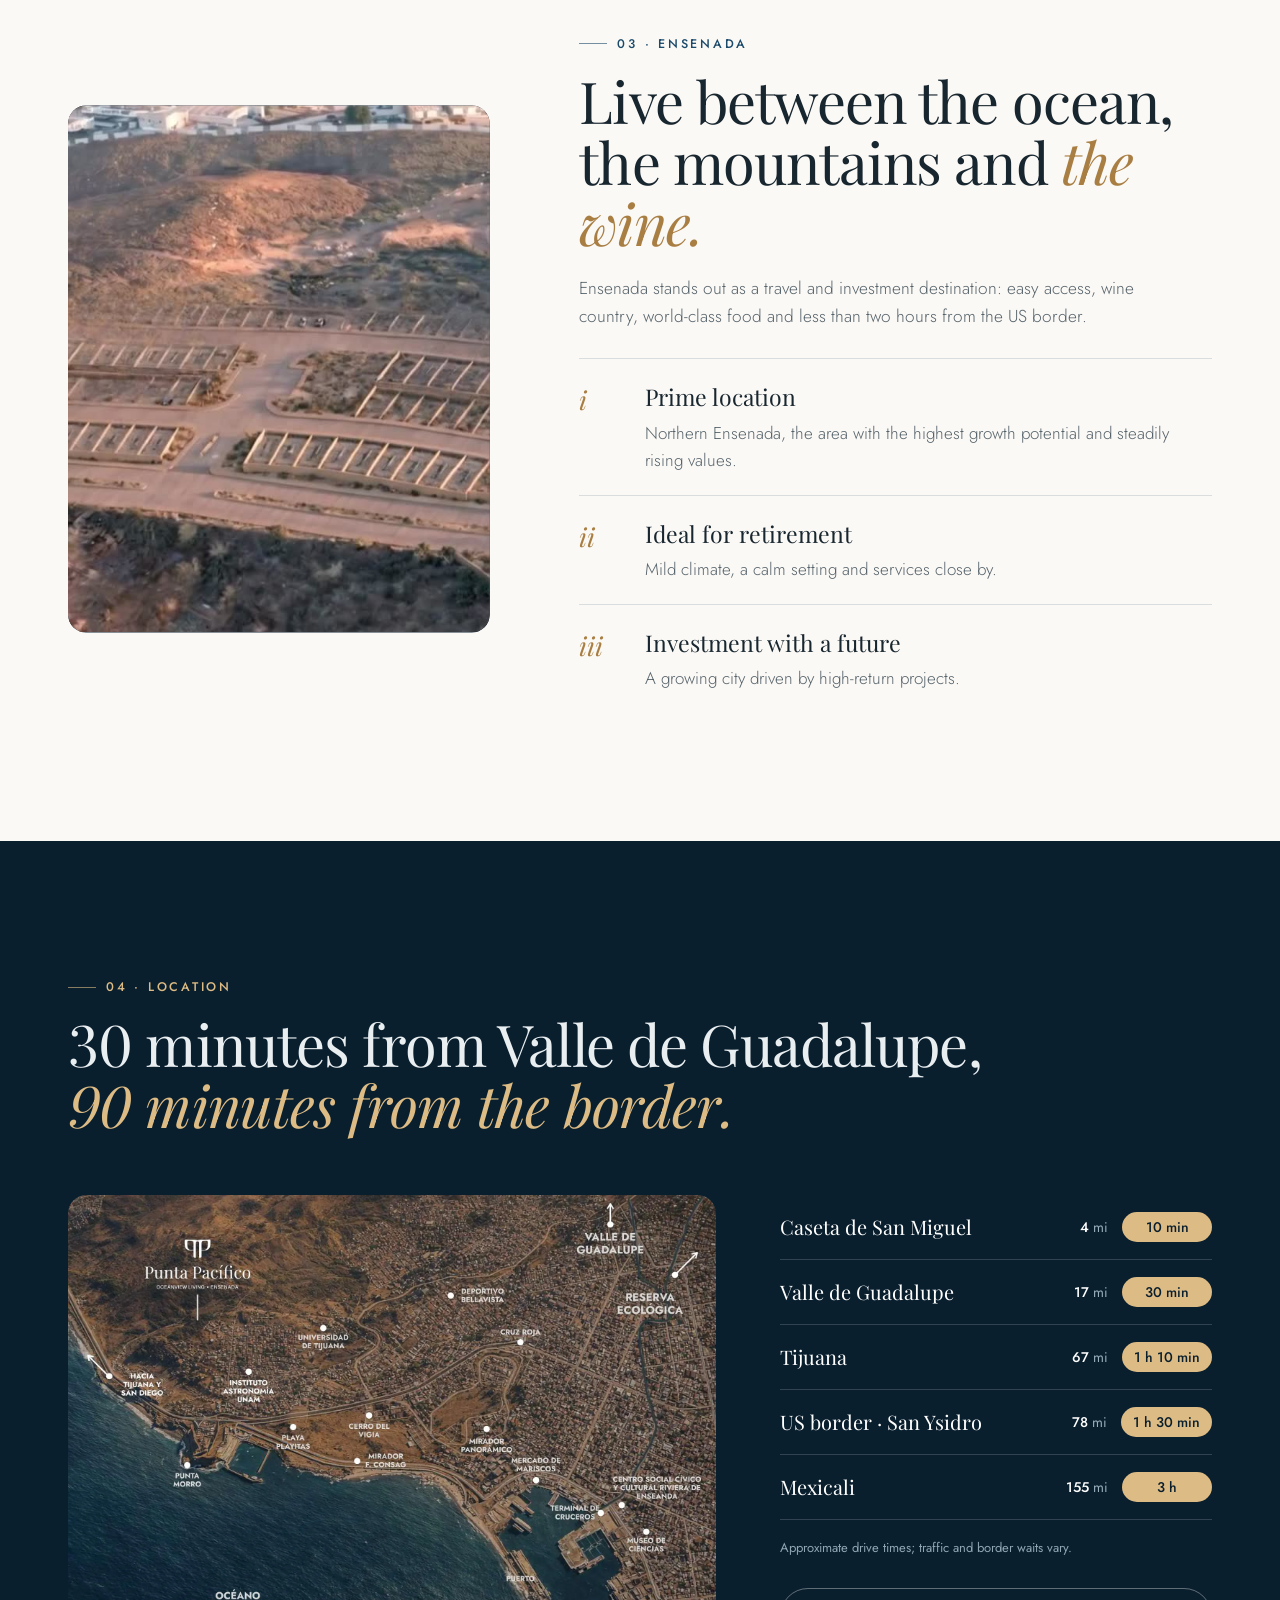
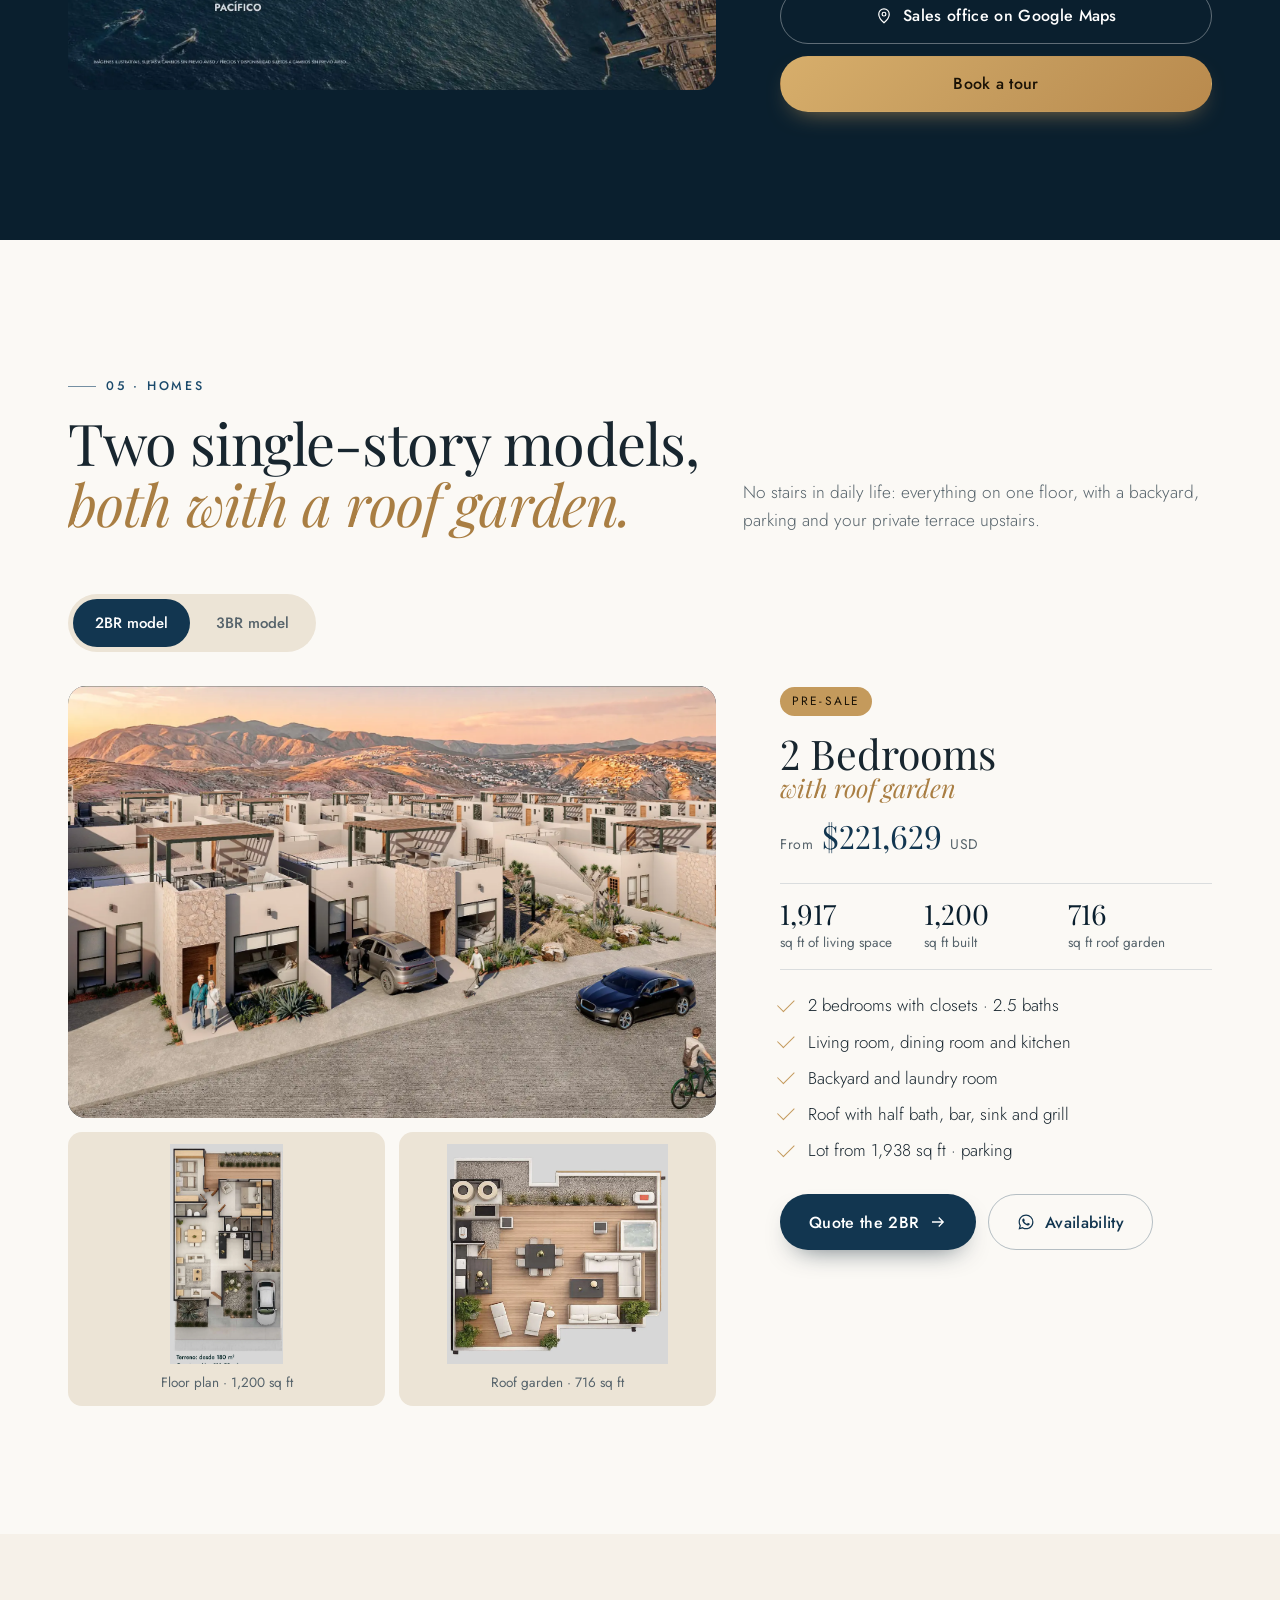
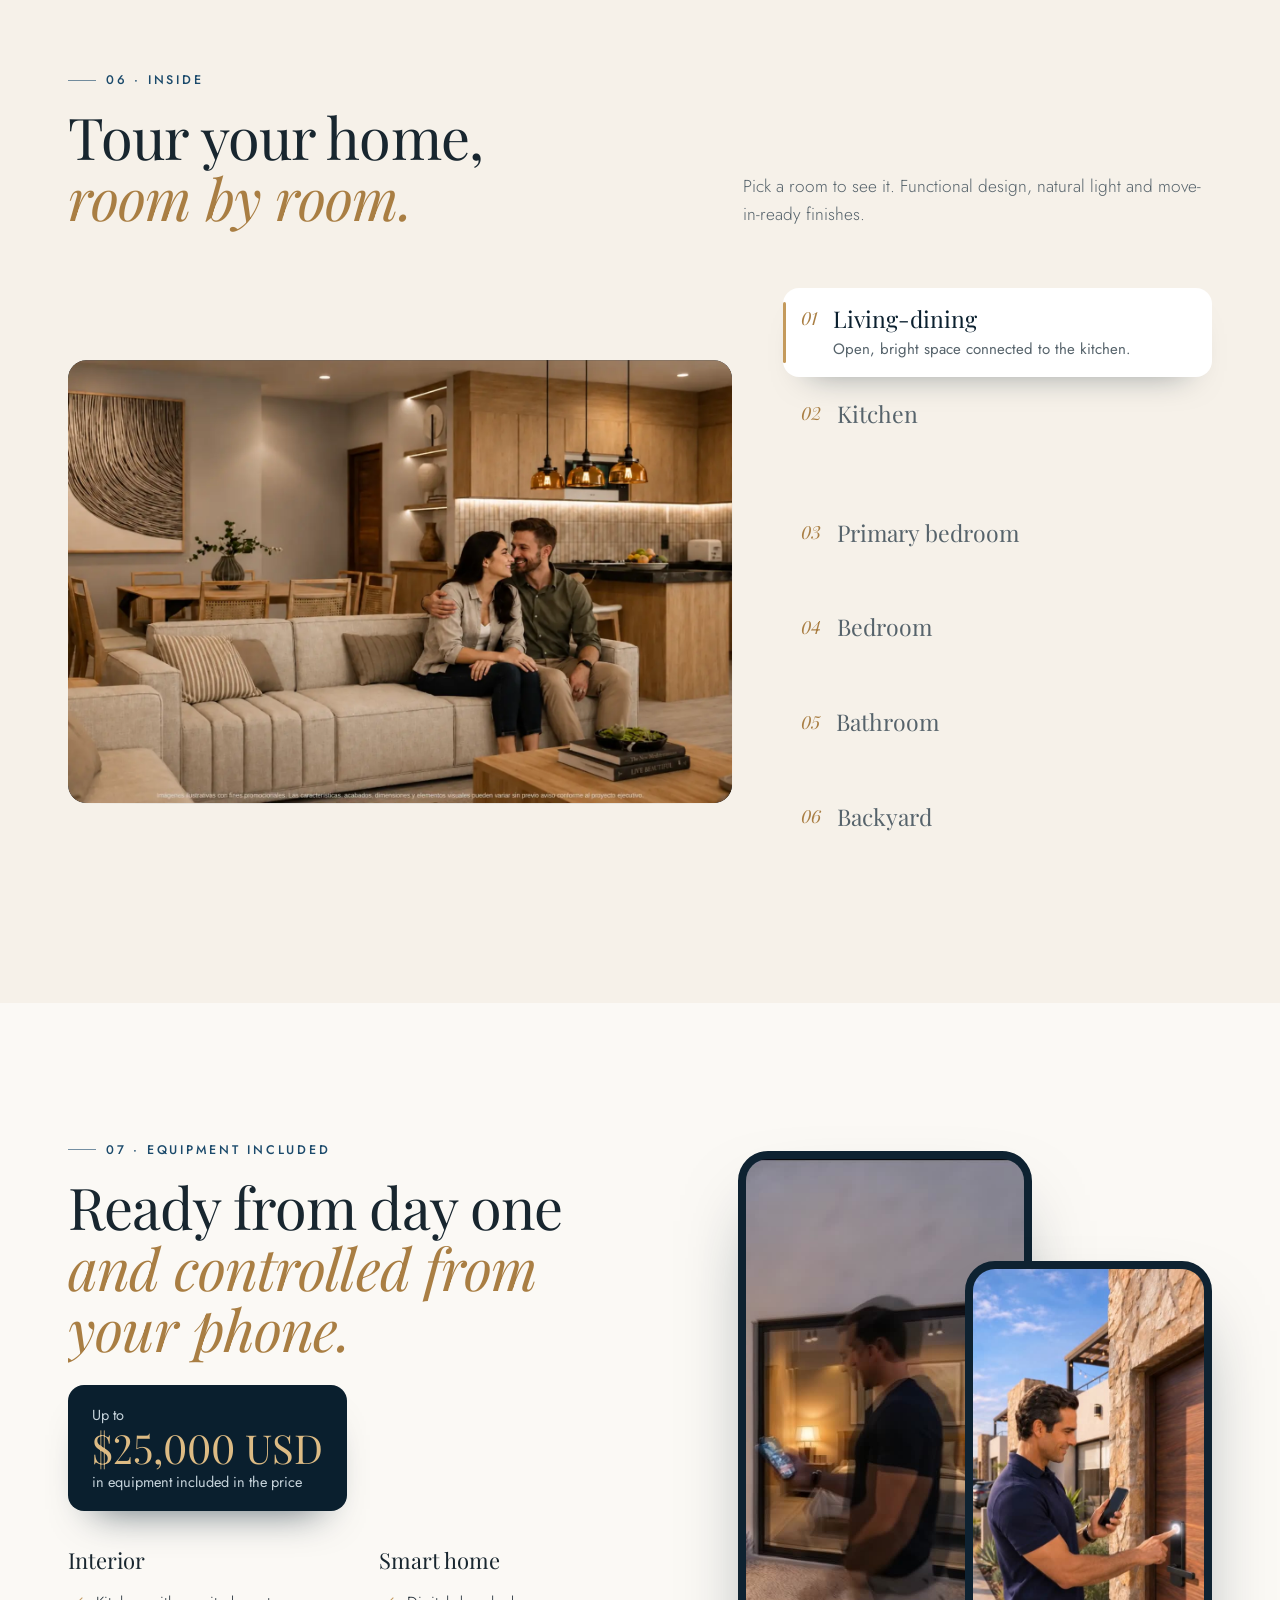
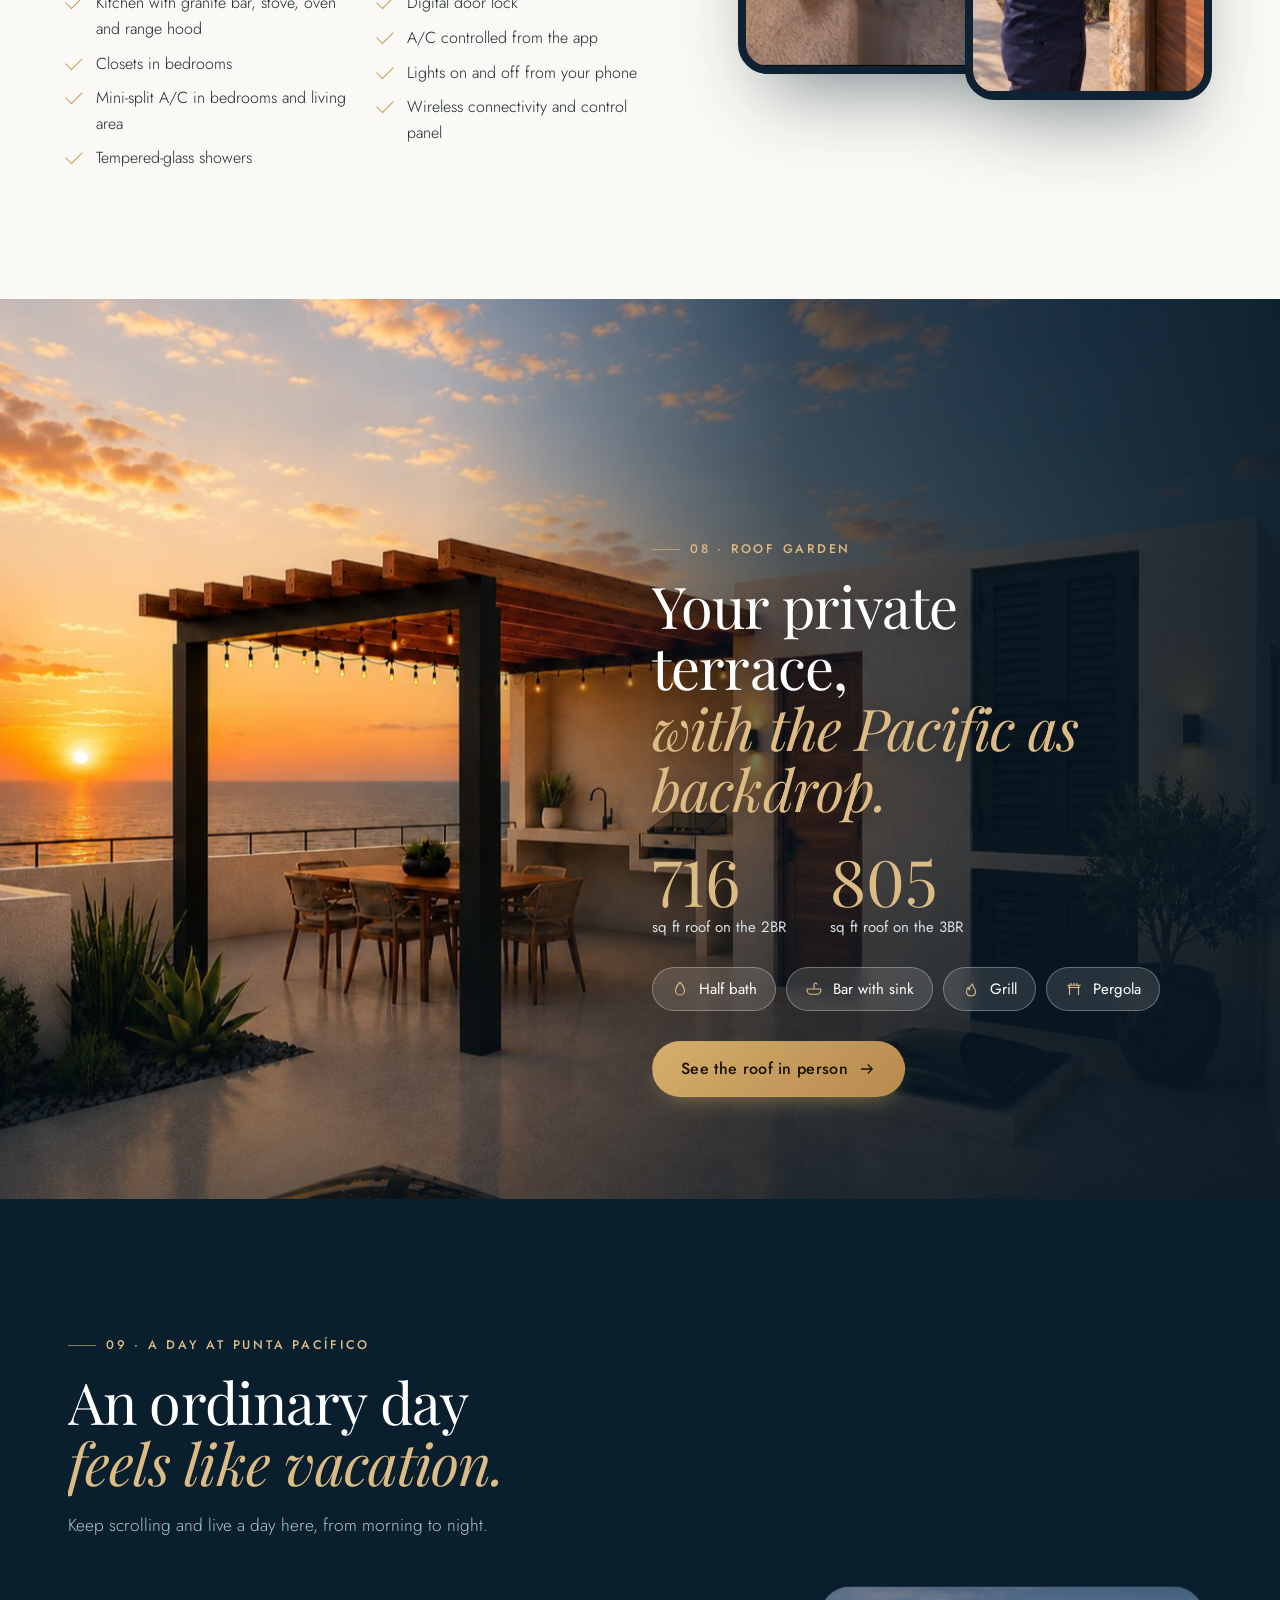
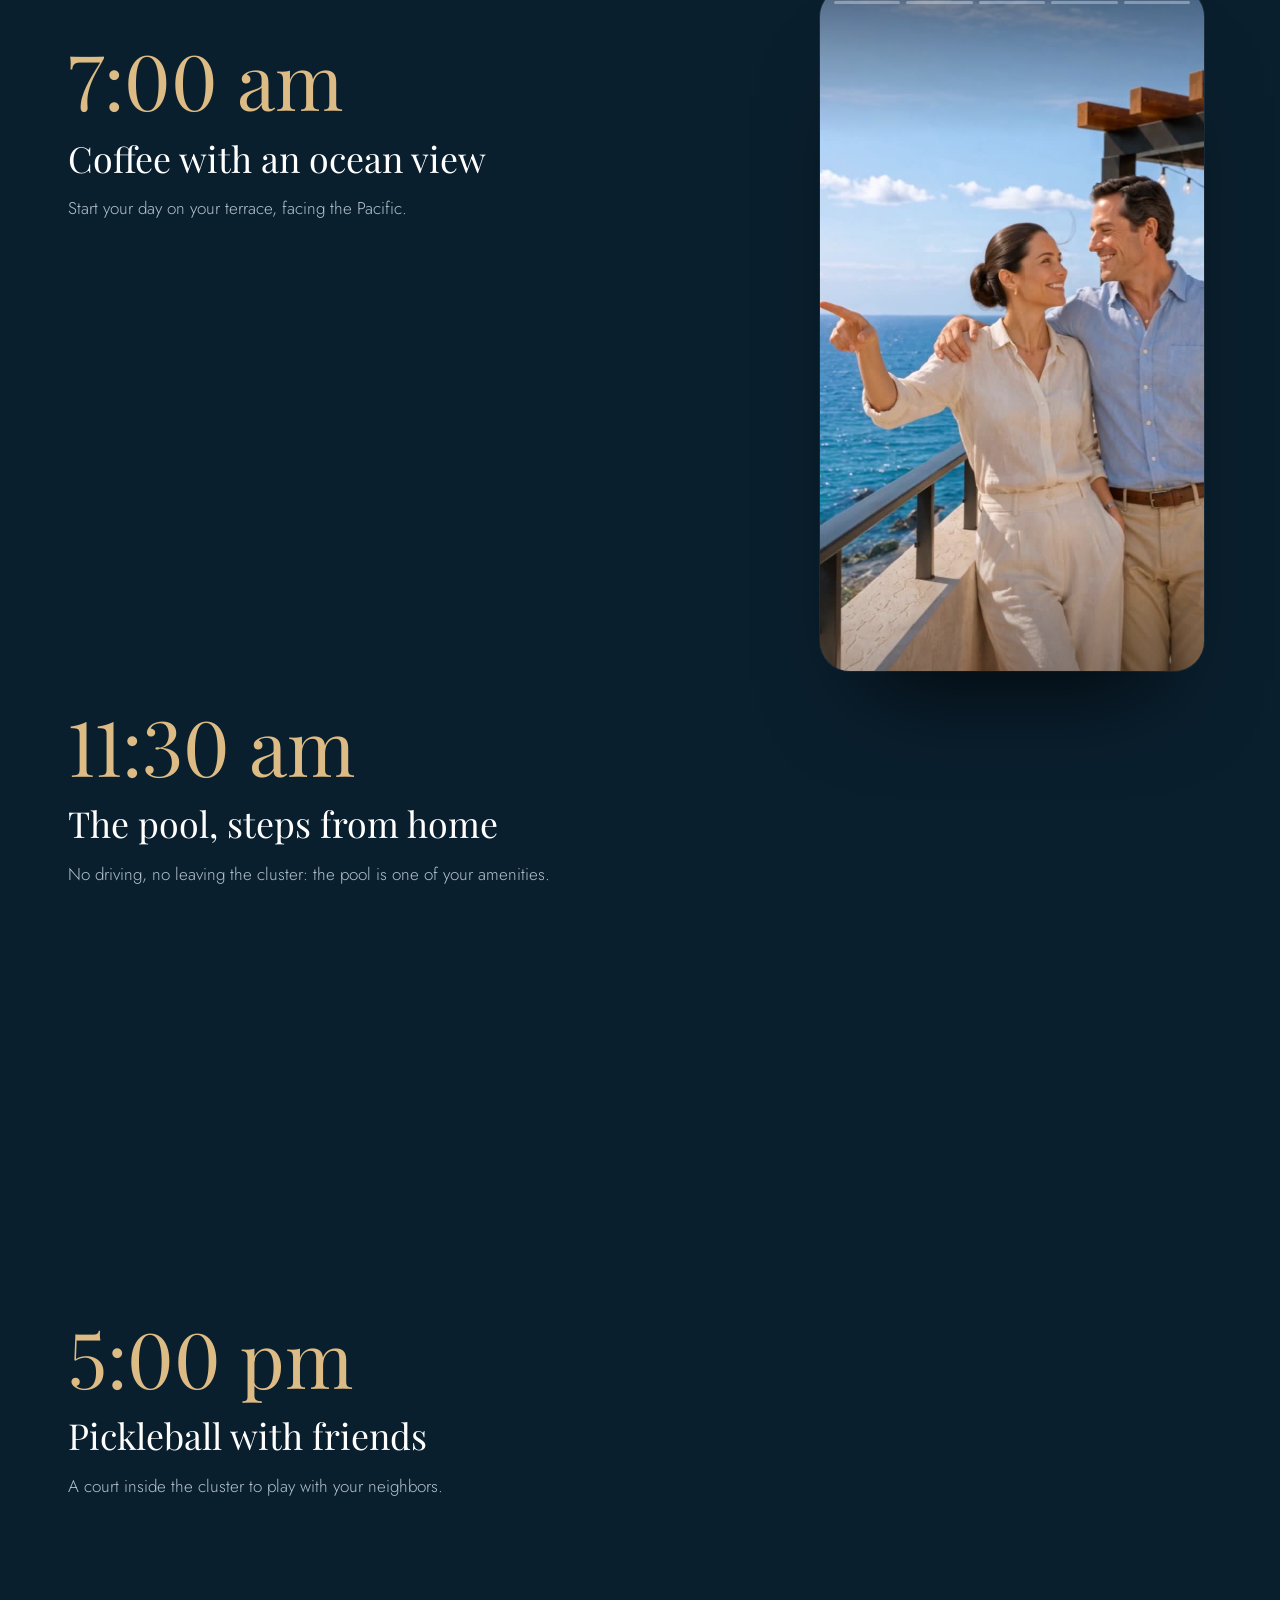
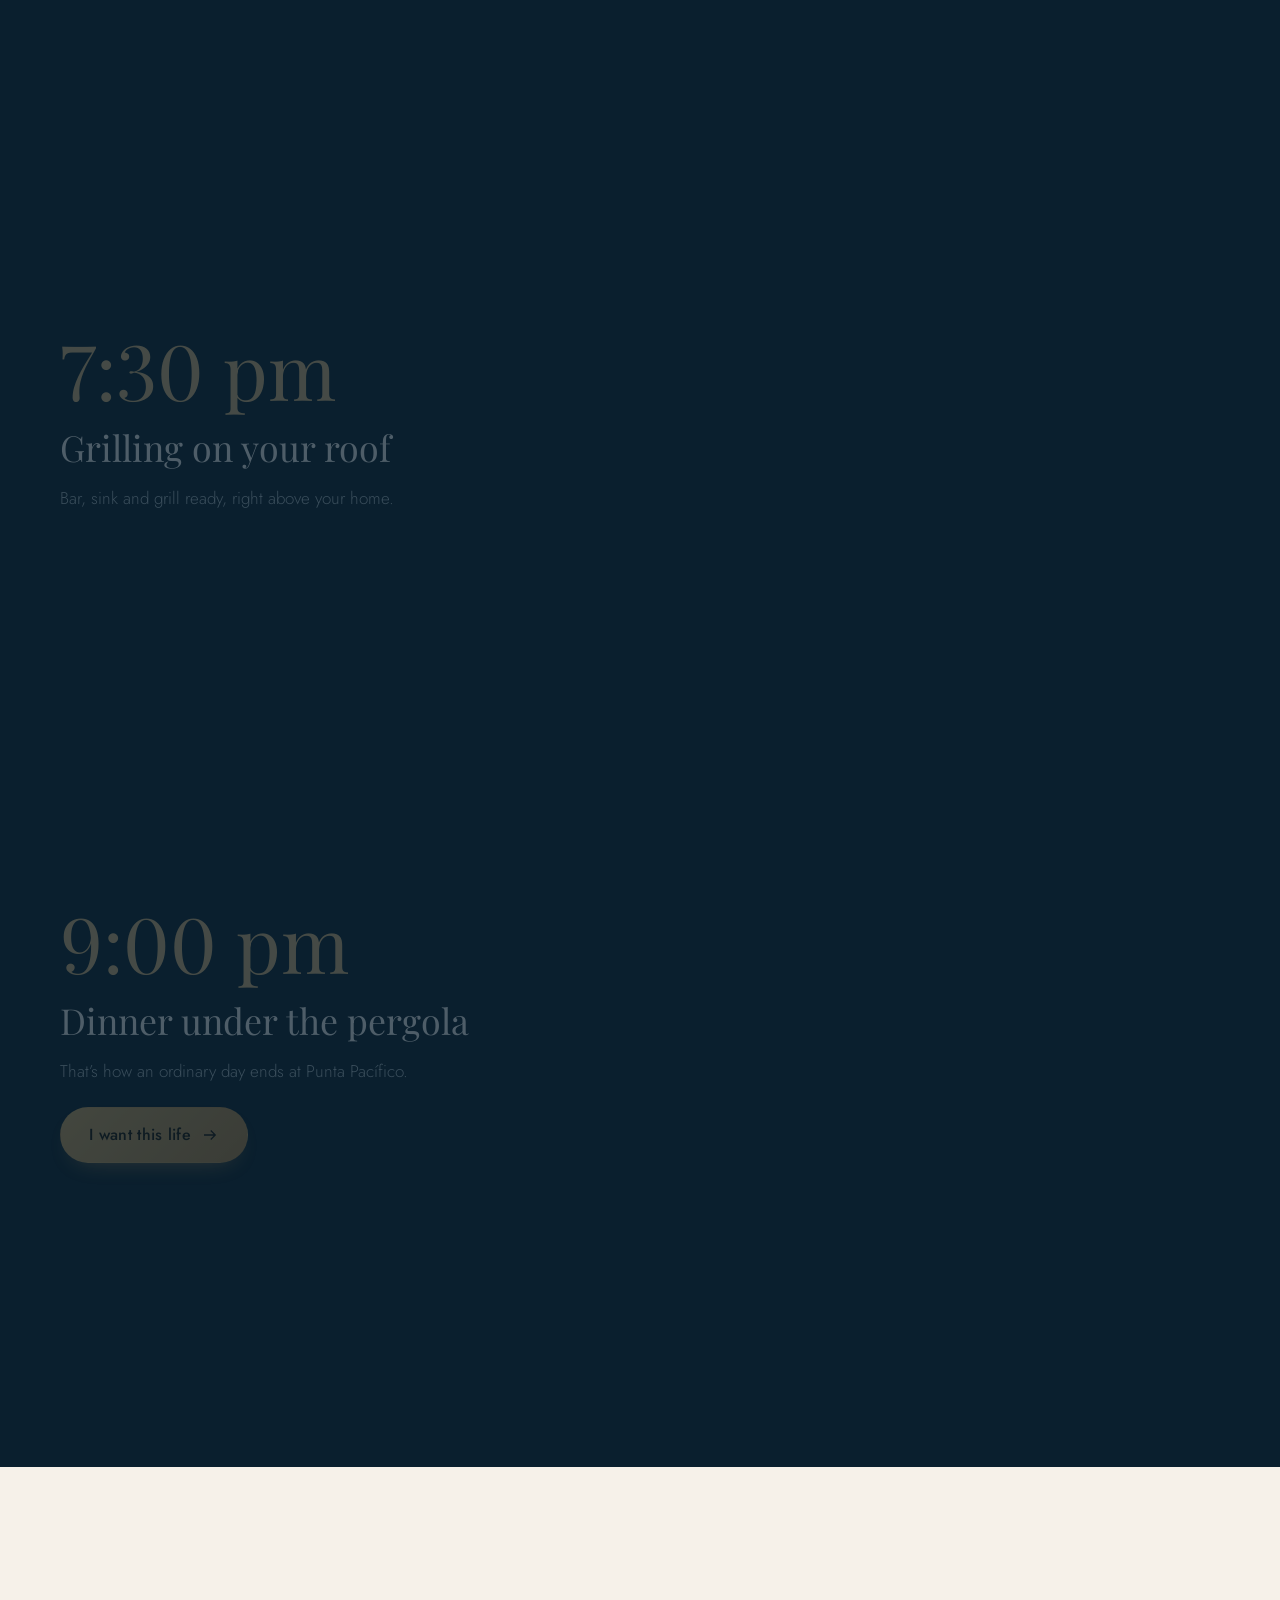
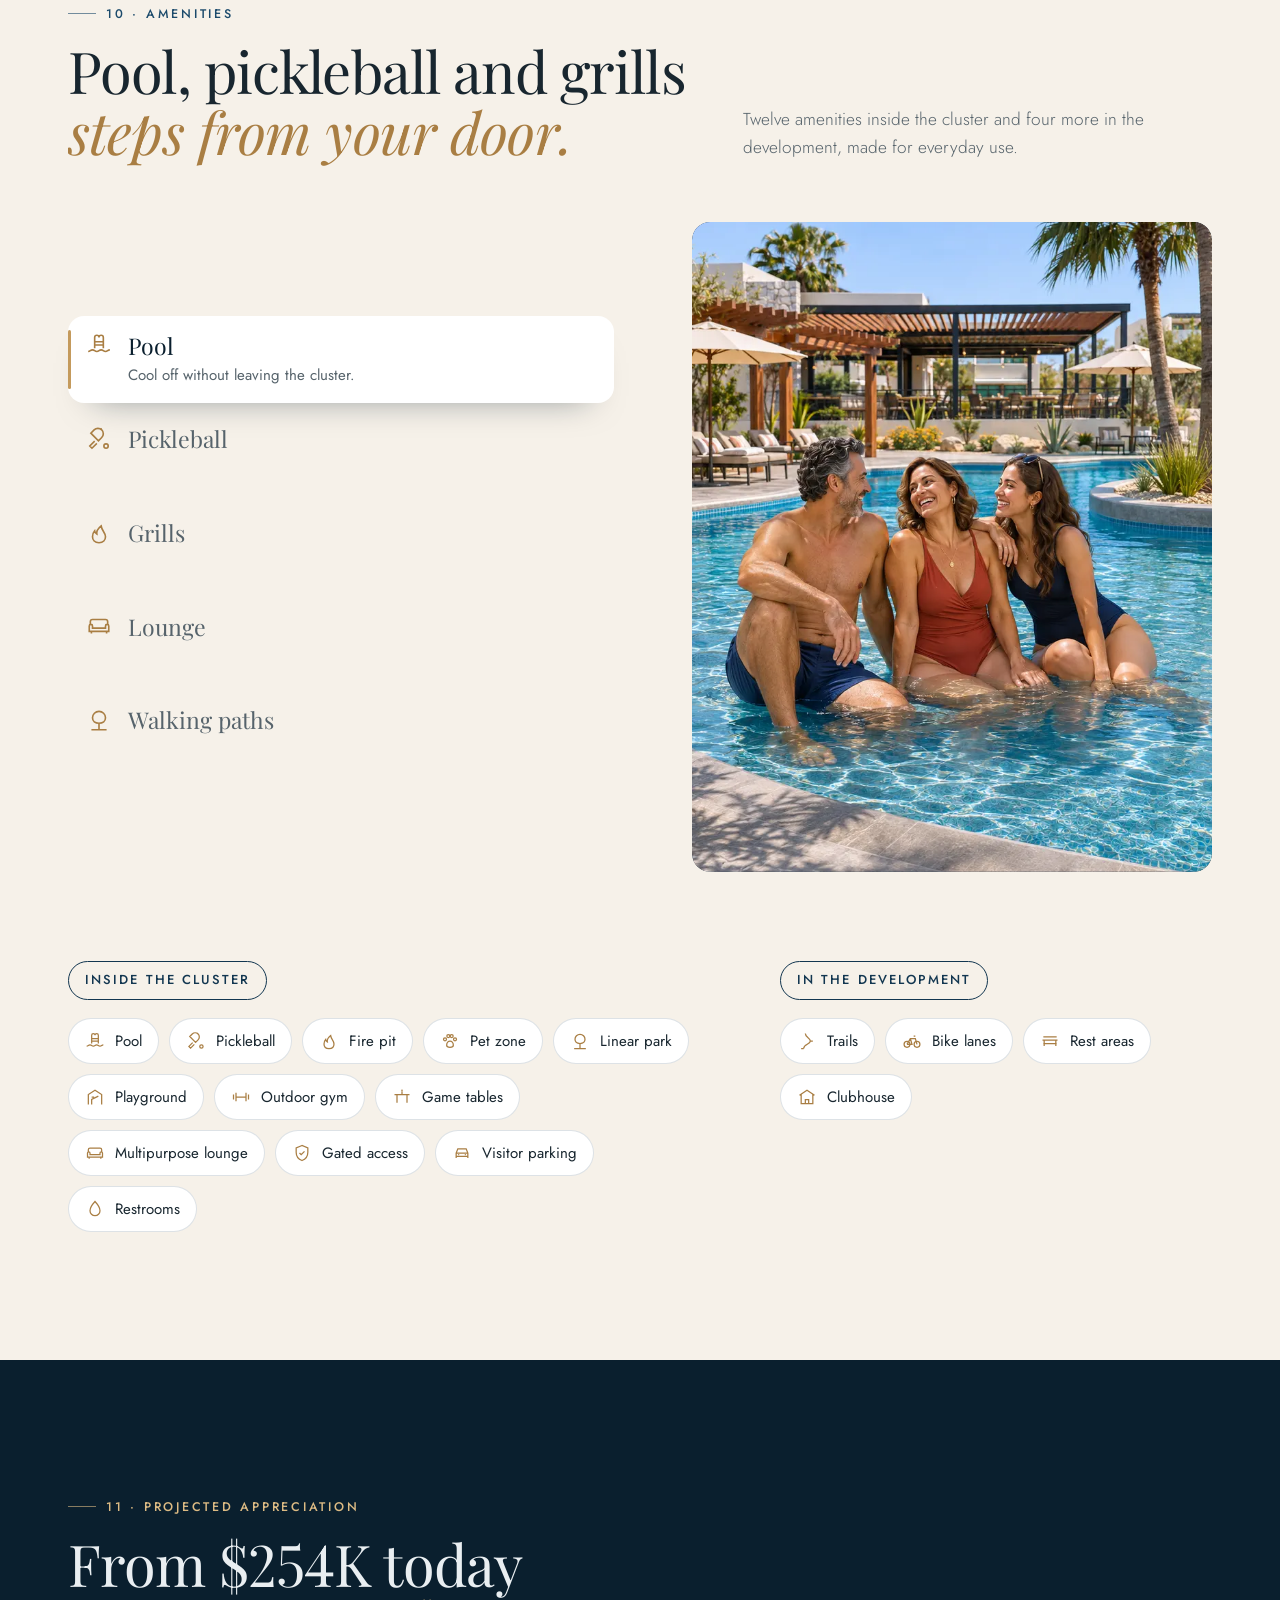
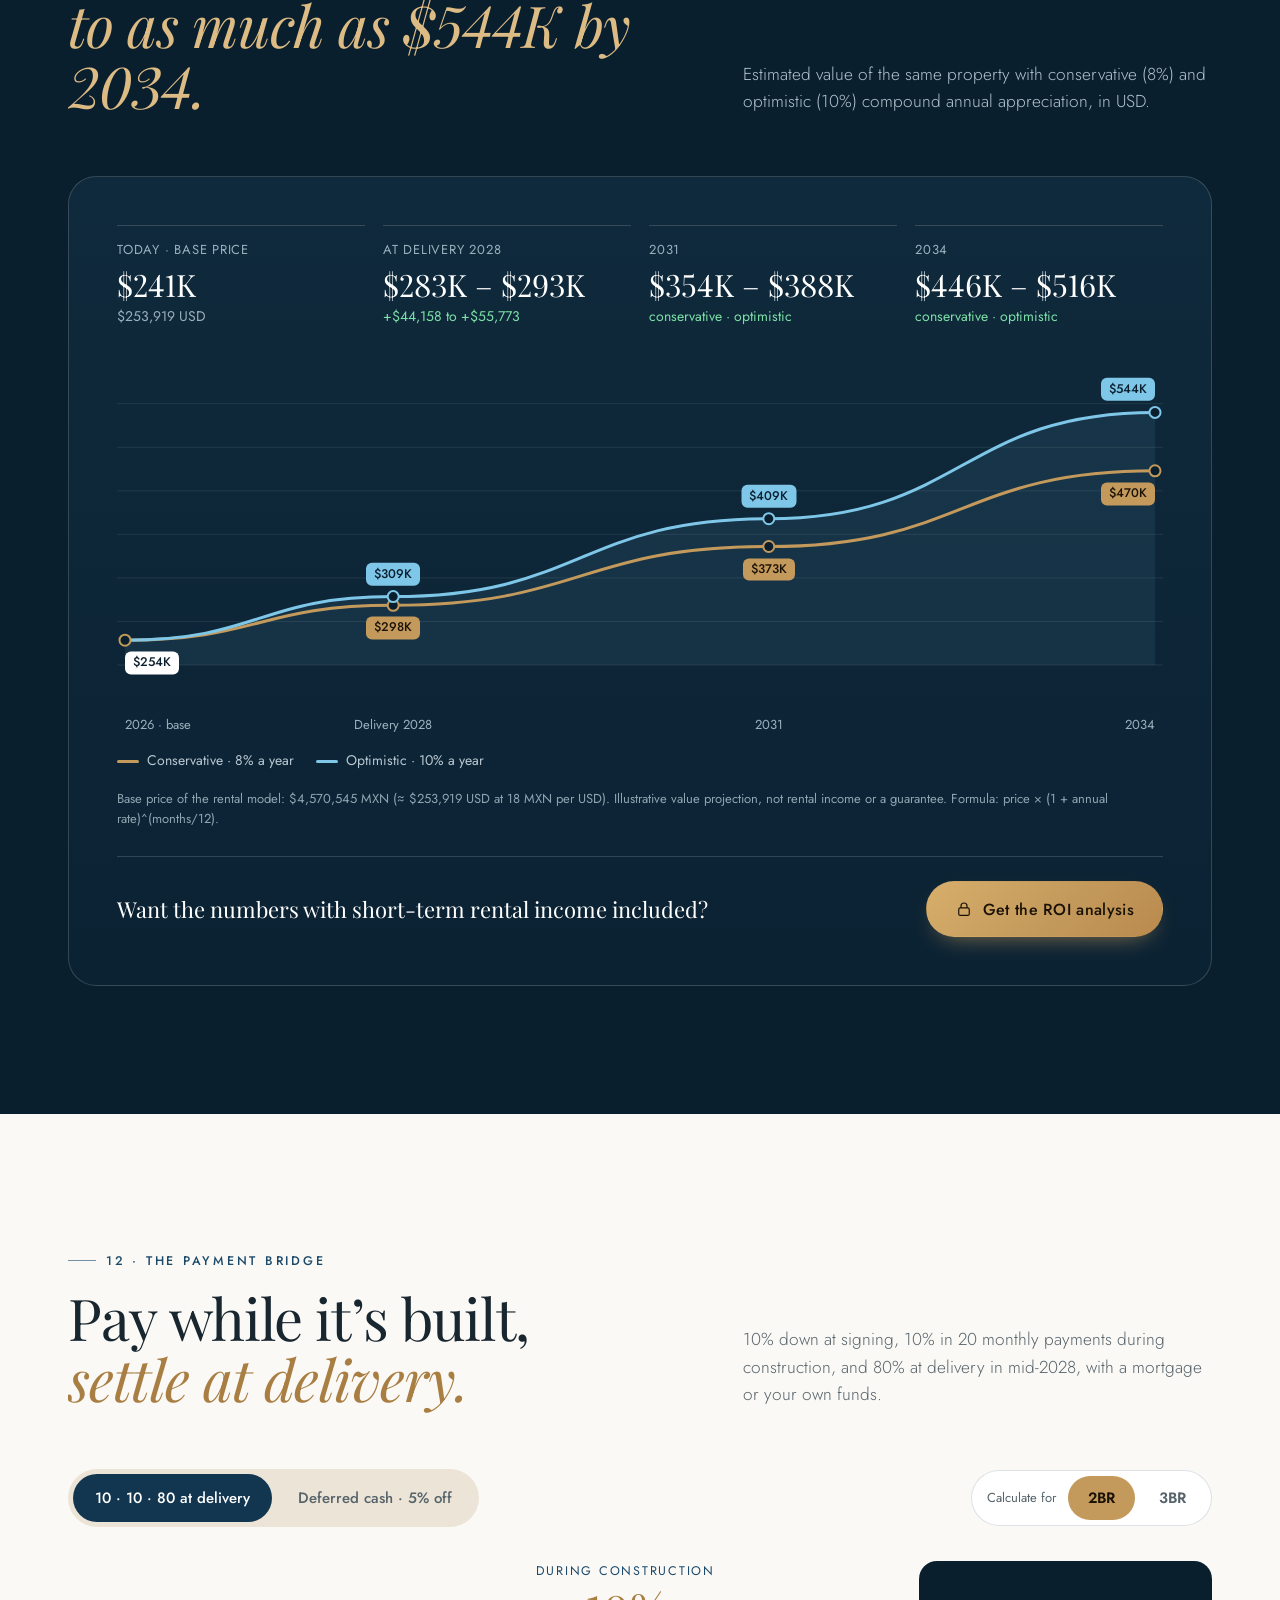
==== commit f393c9c5: "Version favicon URLs and add 32/192px icons to bust stale browser favicon cache Co-Authored-By: Clau" ====
--- a/en.html
+++ b/en.html
@@ -23,9 +23,10 @@
   <meta property="og:image:height" content="630">
   <meta property="og:url" content="https://puntapacifico.vercel.app/en">
   <meta name="twitter:card" content="summary_large_image">
-  <link rel="icon" href="/favicon.ico" sizes="any">
-  <link rel="icon" type="image/png" href="assets/brand/favicon.png">
-  <link rel="apple-touch-icon" href="assets/brand/apple-touch-icon.png">
+  <link rel="icon" href="/favicon.ico?v=3" sizes="any">
+  <link rel="icon" type="image/png" sizes="32x32" href="/assets/brand/favicon-32.png?v=3">
+  <link rel="icon" type="image/png" sizes="192x192" href="/assets/brand/favicon-192.png?v=3">
+  <link rel="apple-touch-icon" href="/assets/brand/apple-touch-icon.png?v=3">
   <link rel="preconnect" href="https://fonts.googleapis.com">
   <link rel="preconnect" href="https://fonts.gstatic.com" crossorigin>
   <link href="https://fonts.googleapis.com/css2?family=Jost:wght@300;400;500;600&family=Playfair+Display:ital,wght@0,400;0,500;1,400;1,500&display=swap" rel="stylesheet">
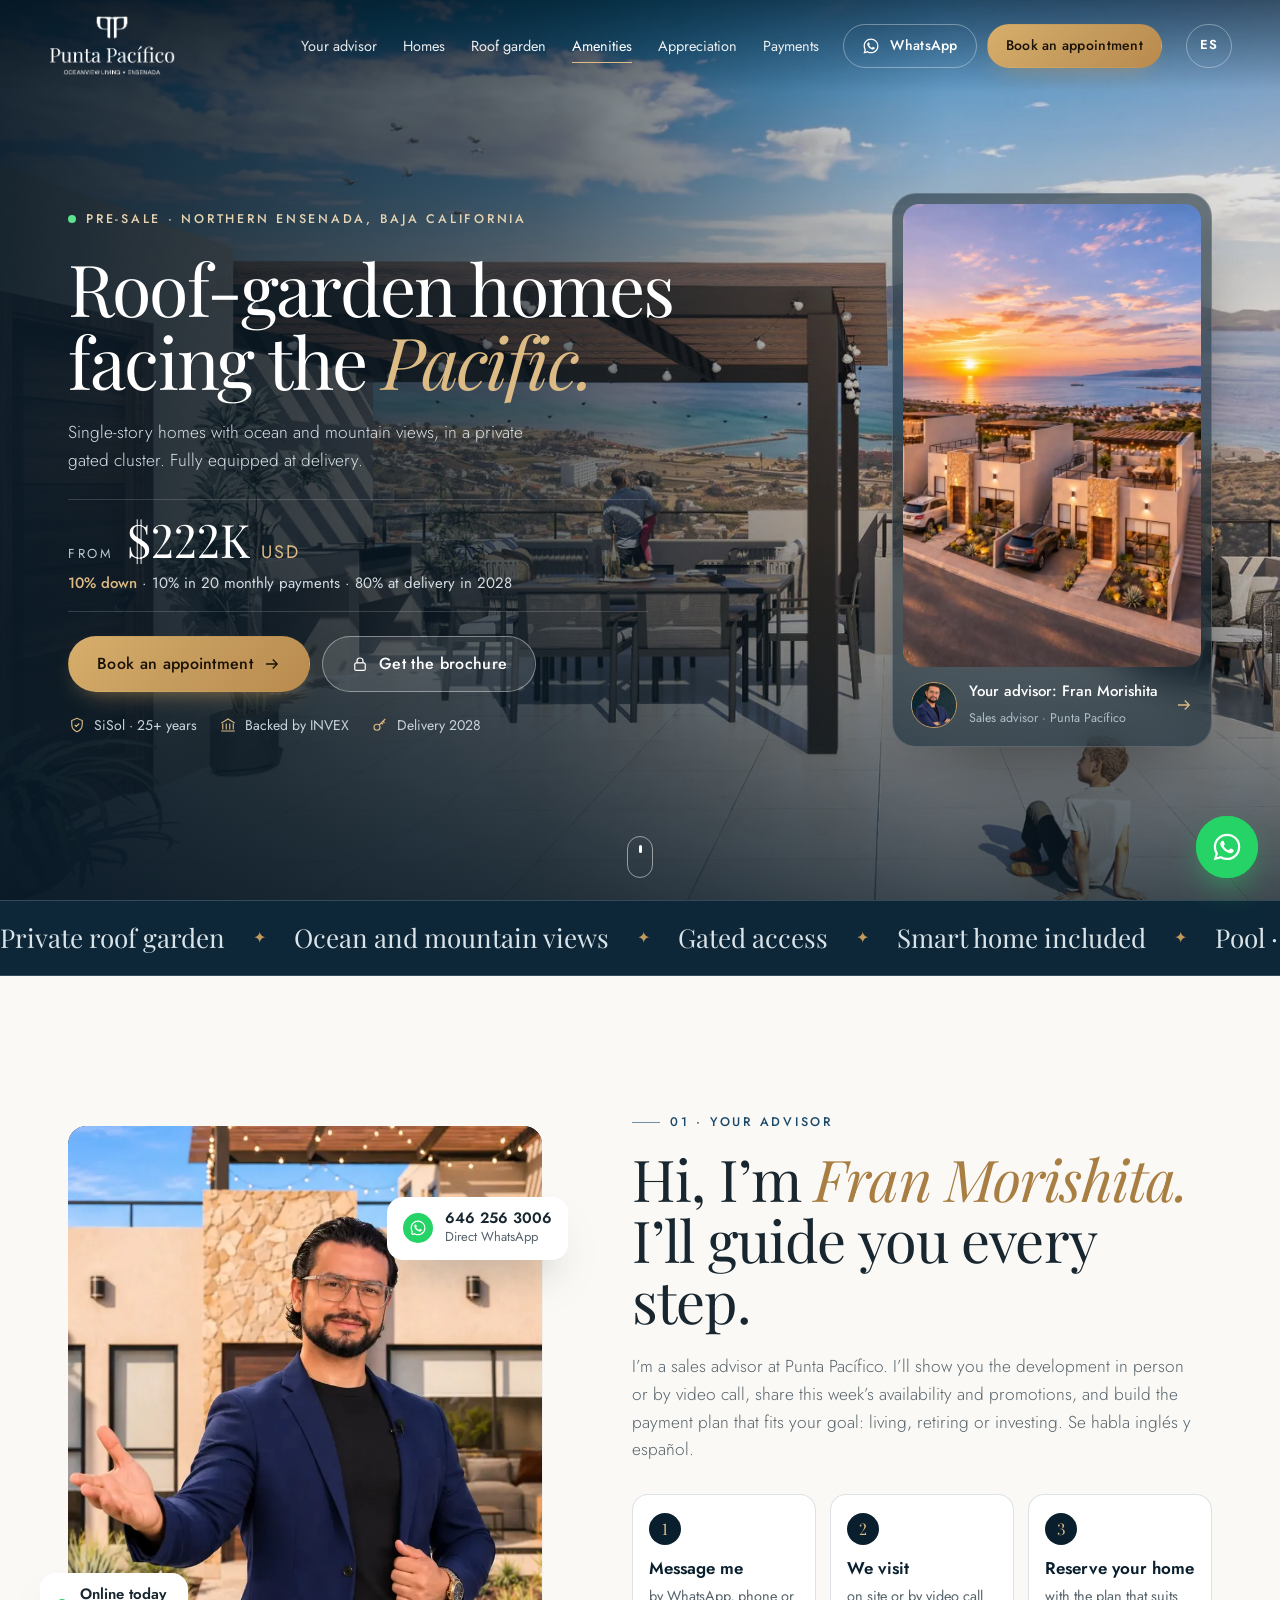
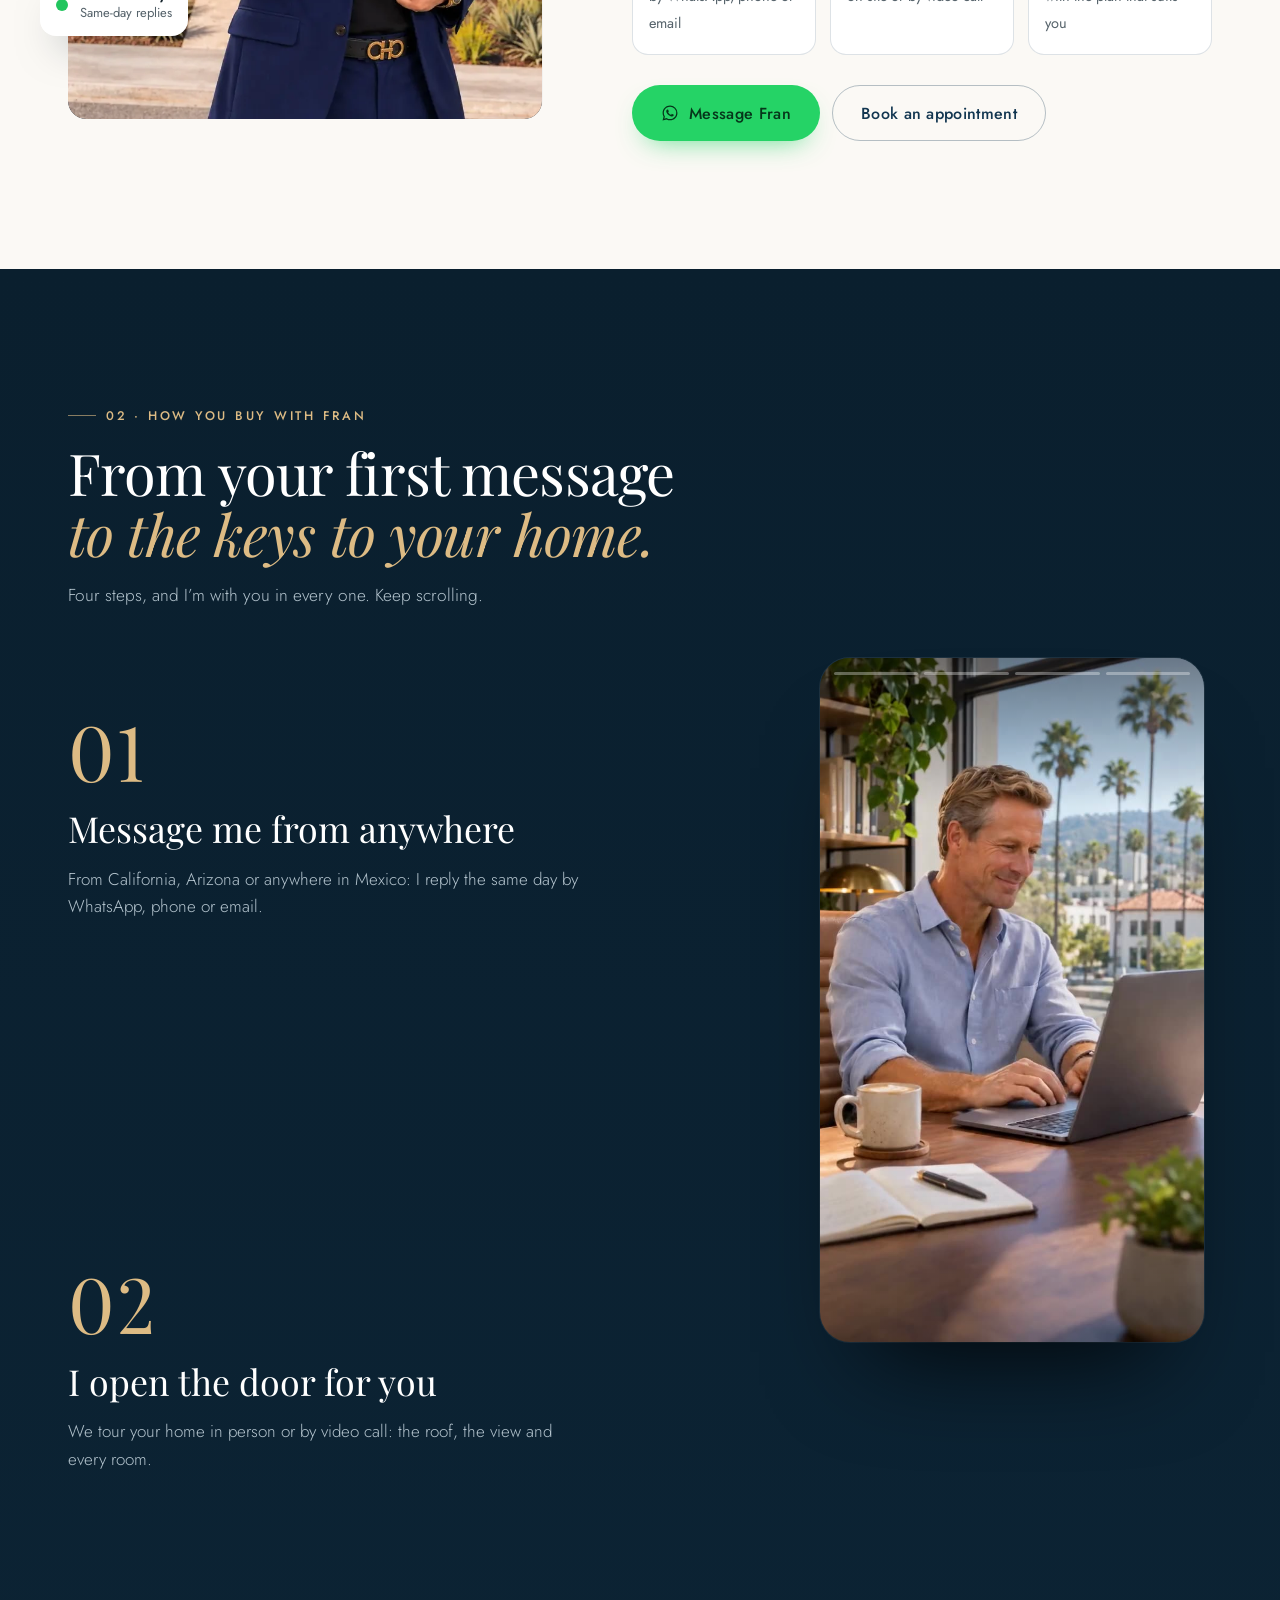
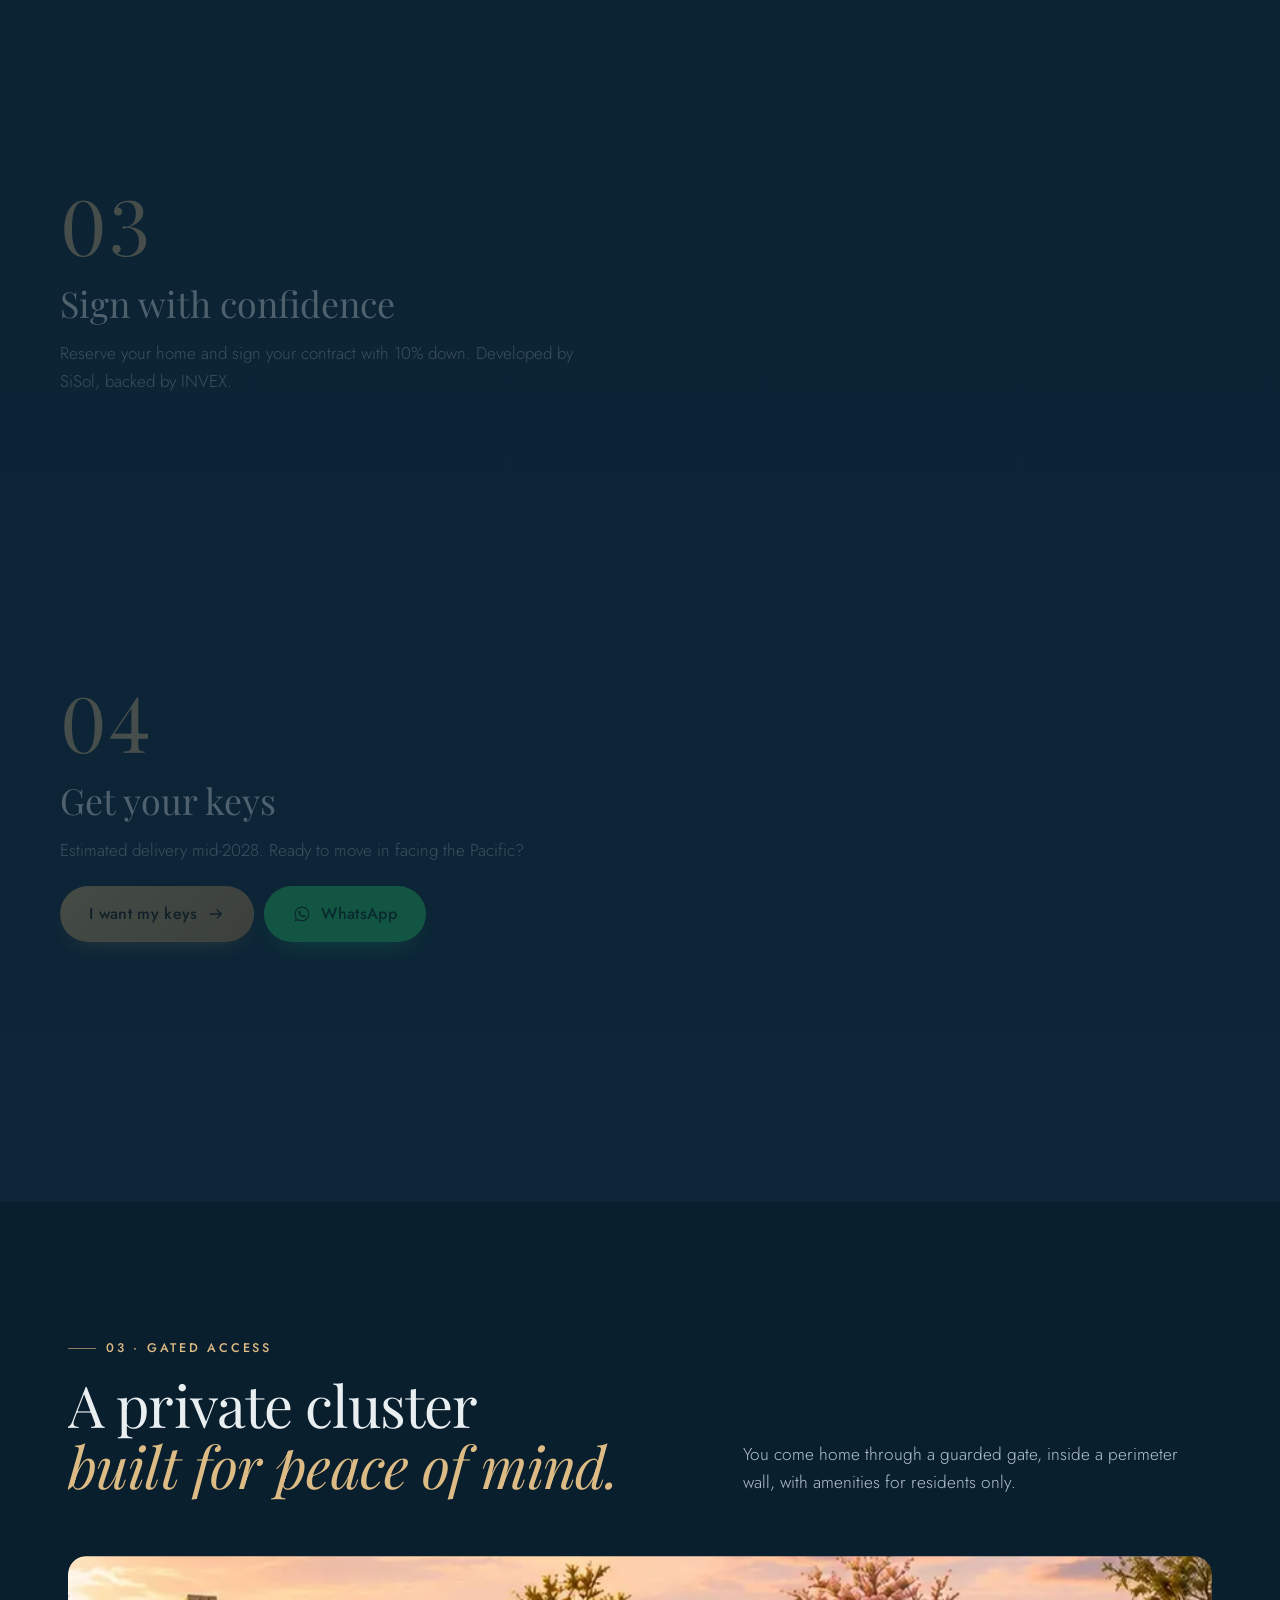
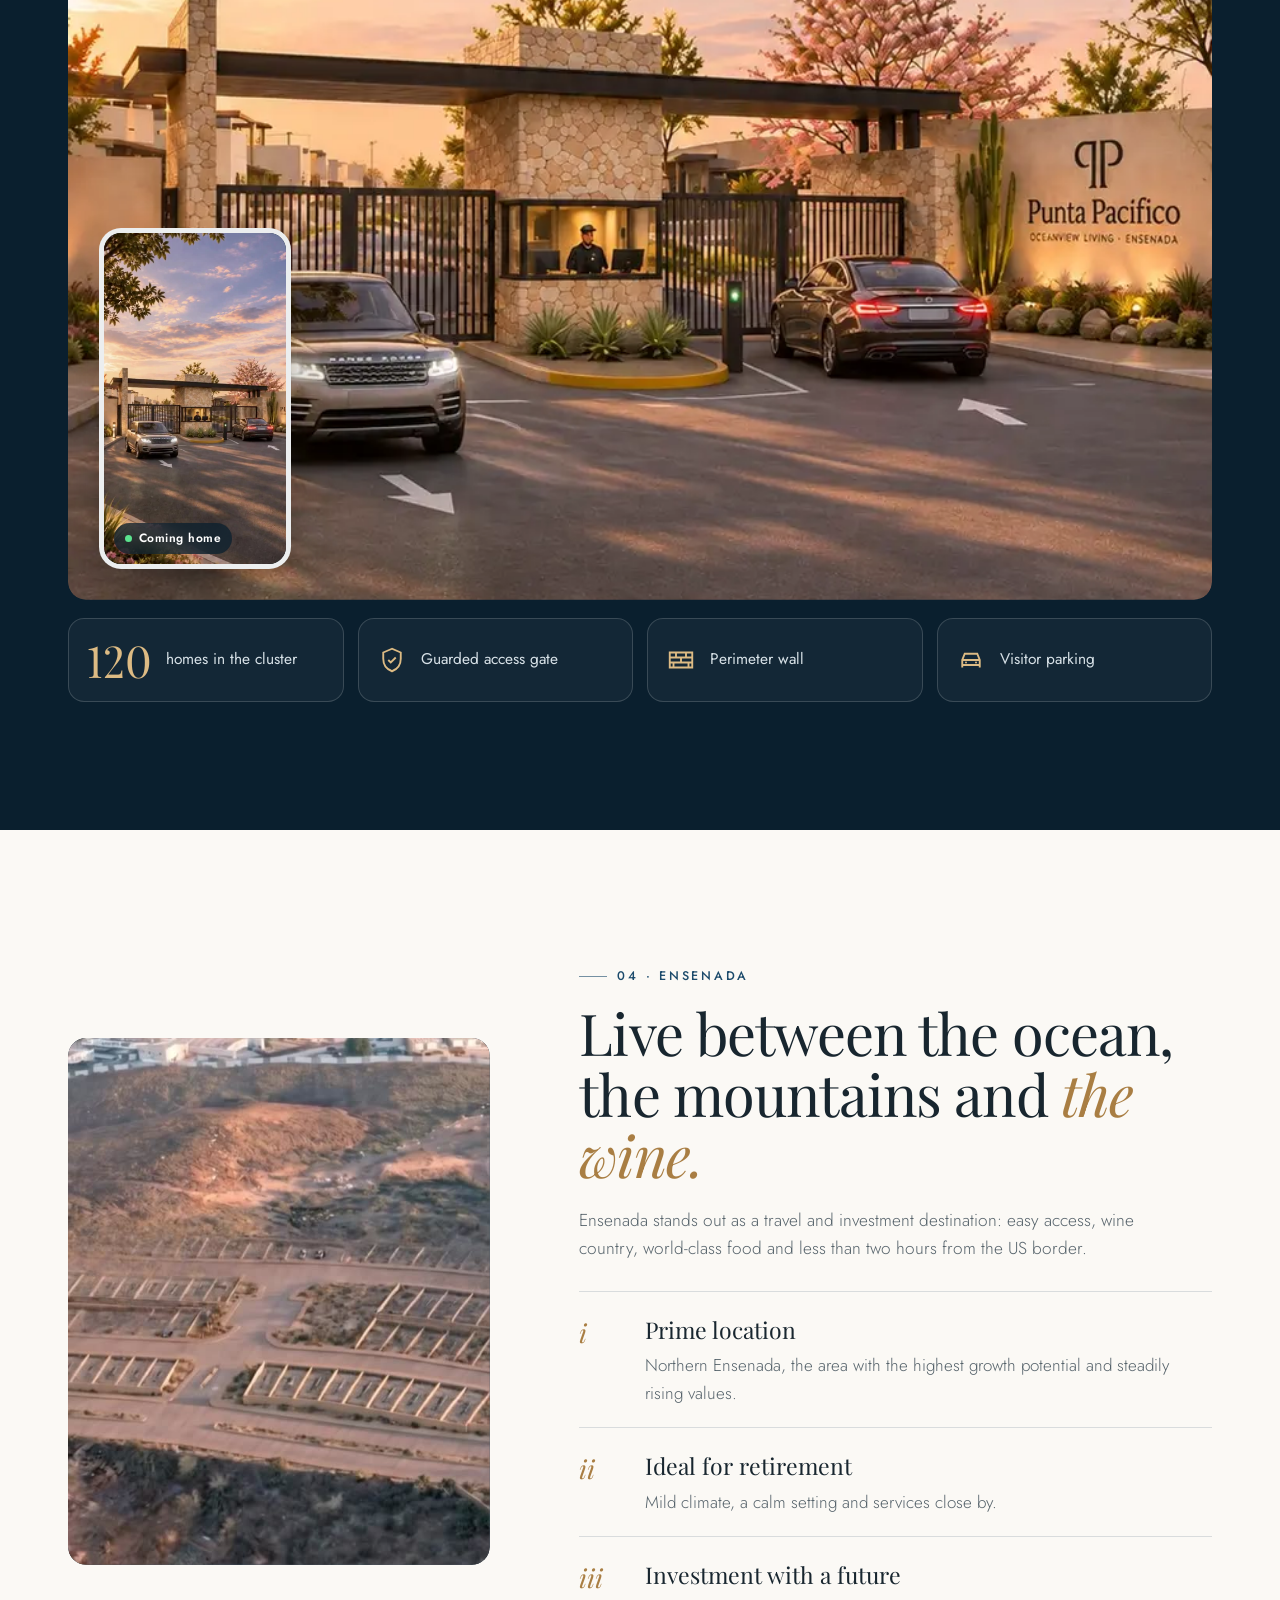
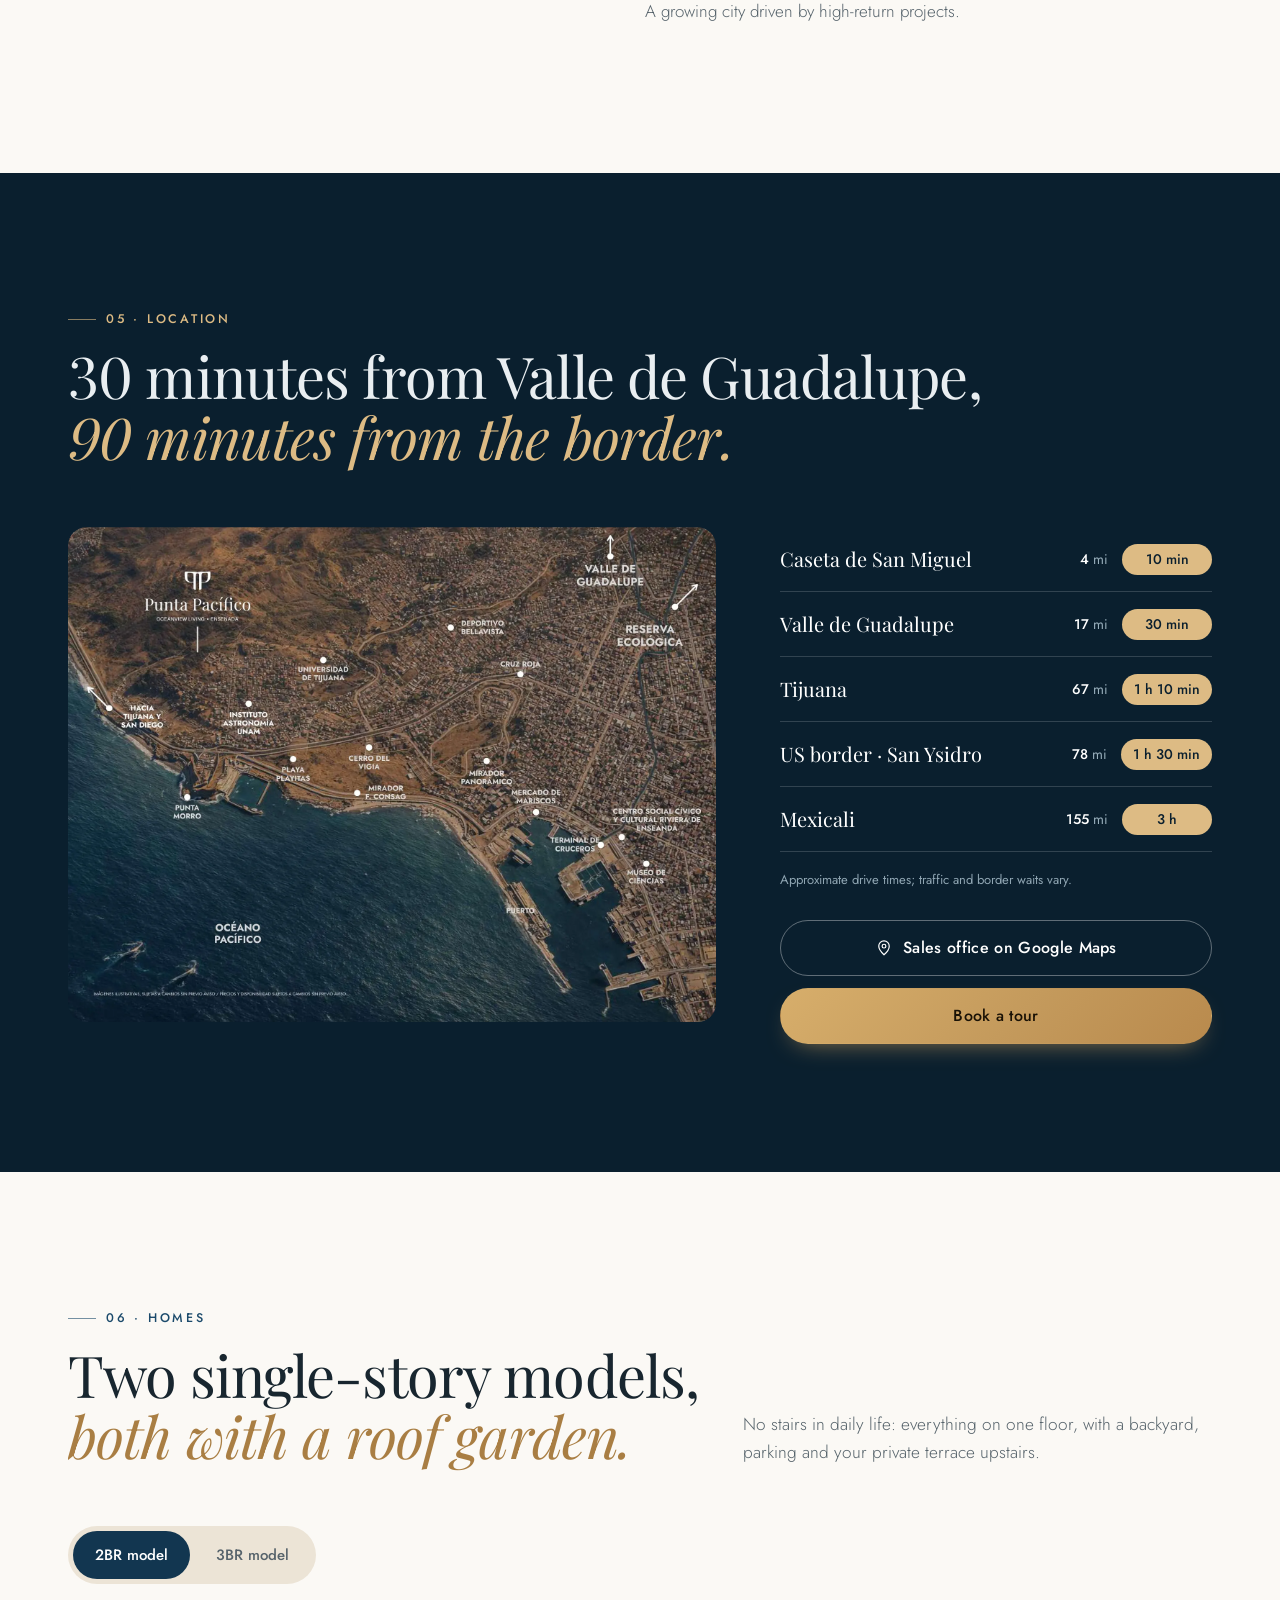
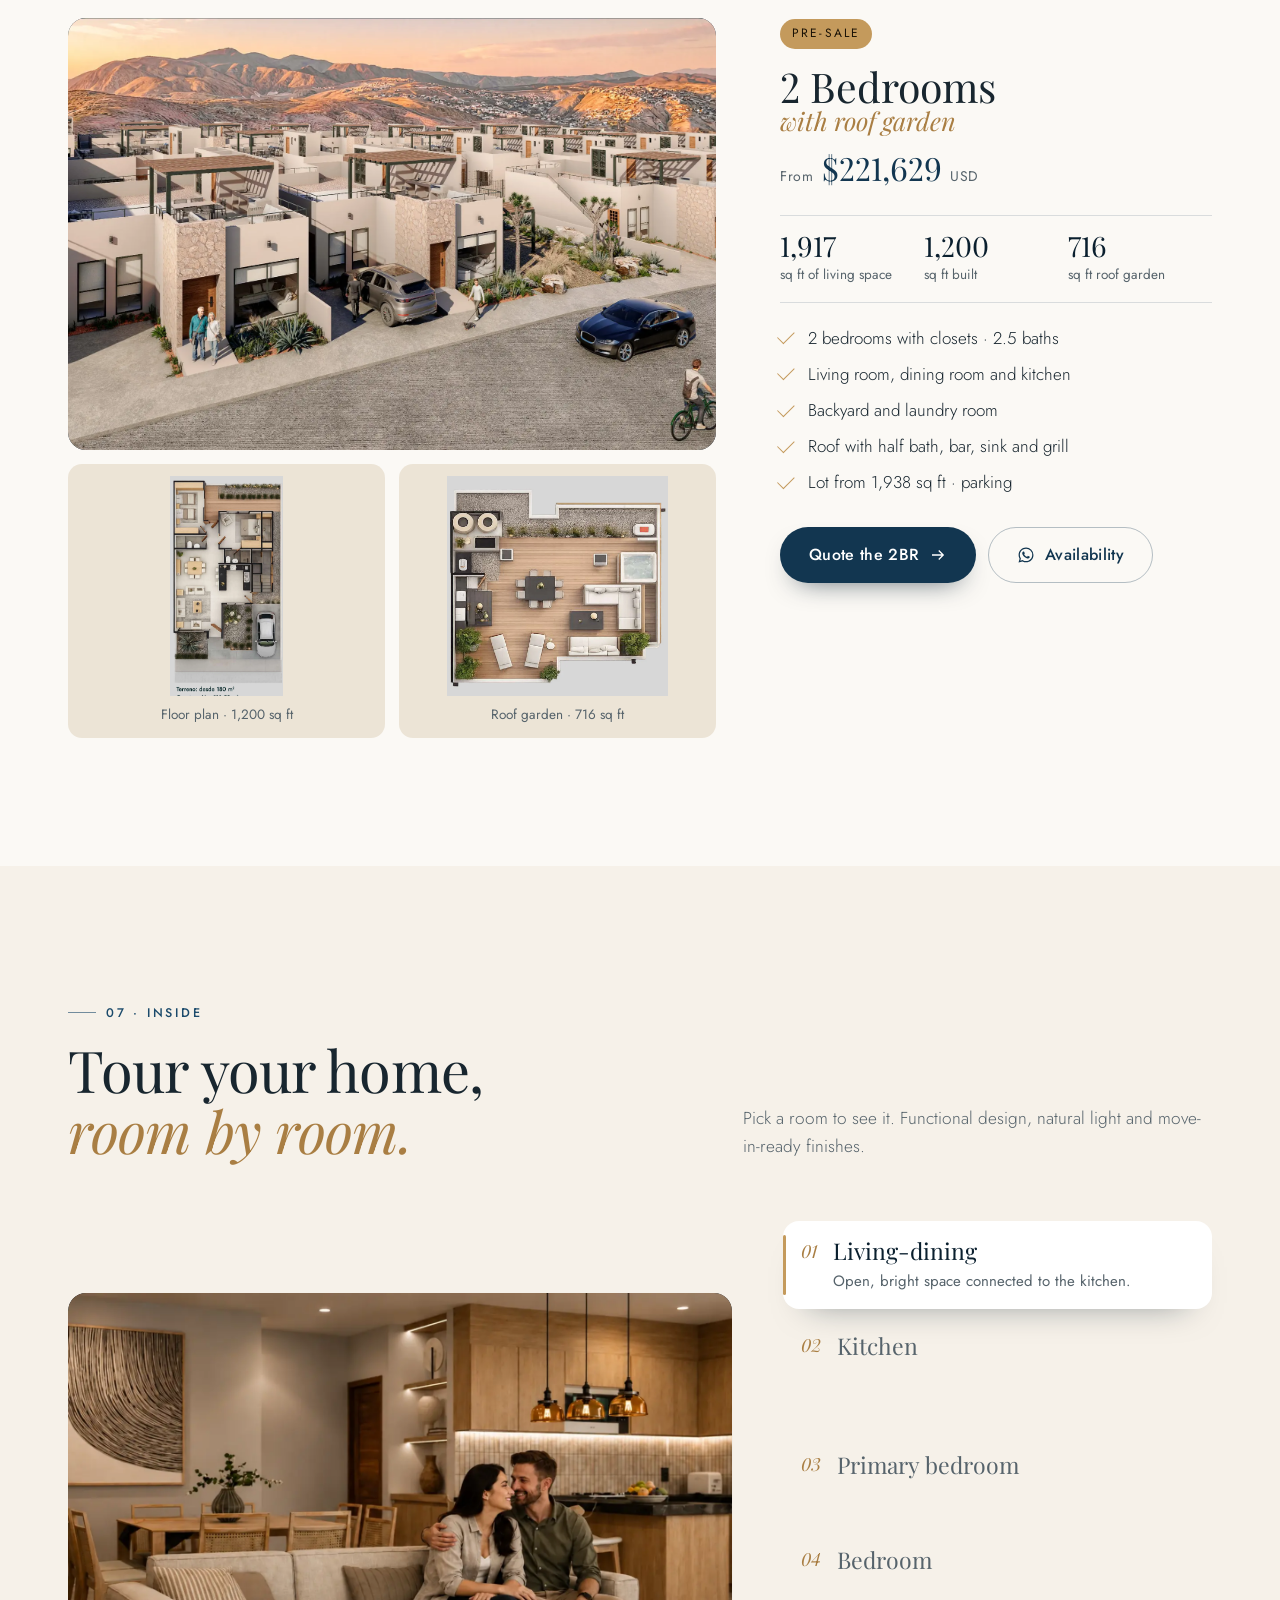
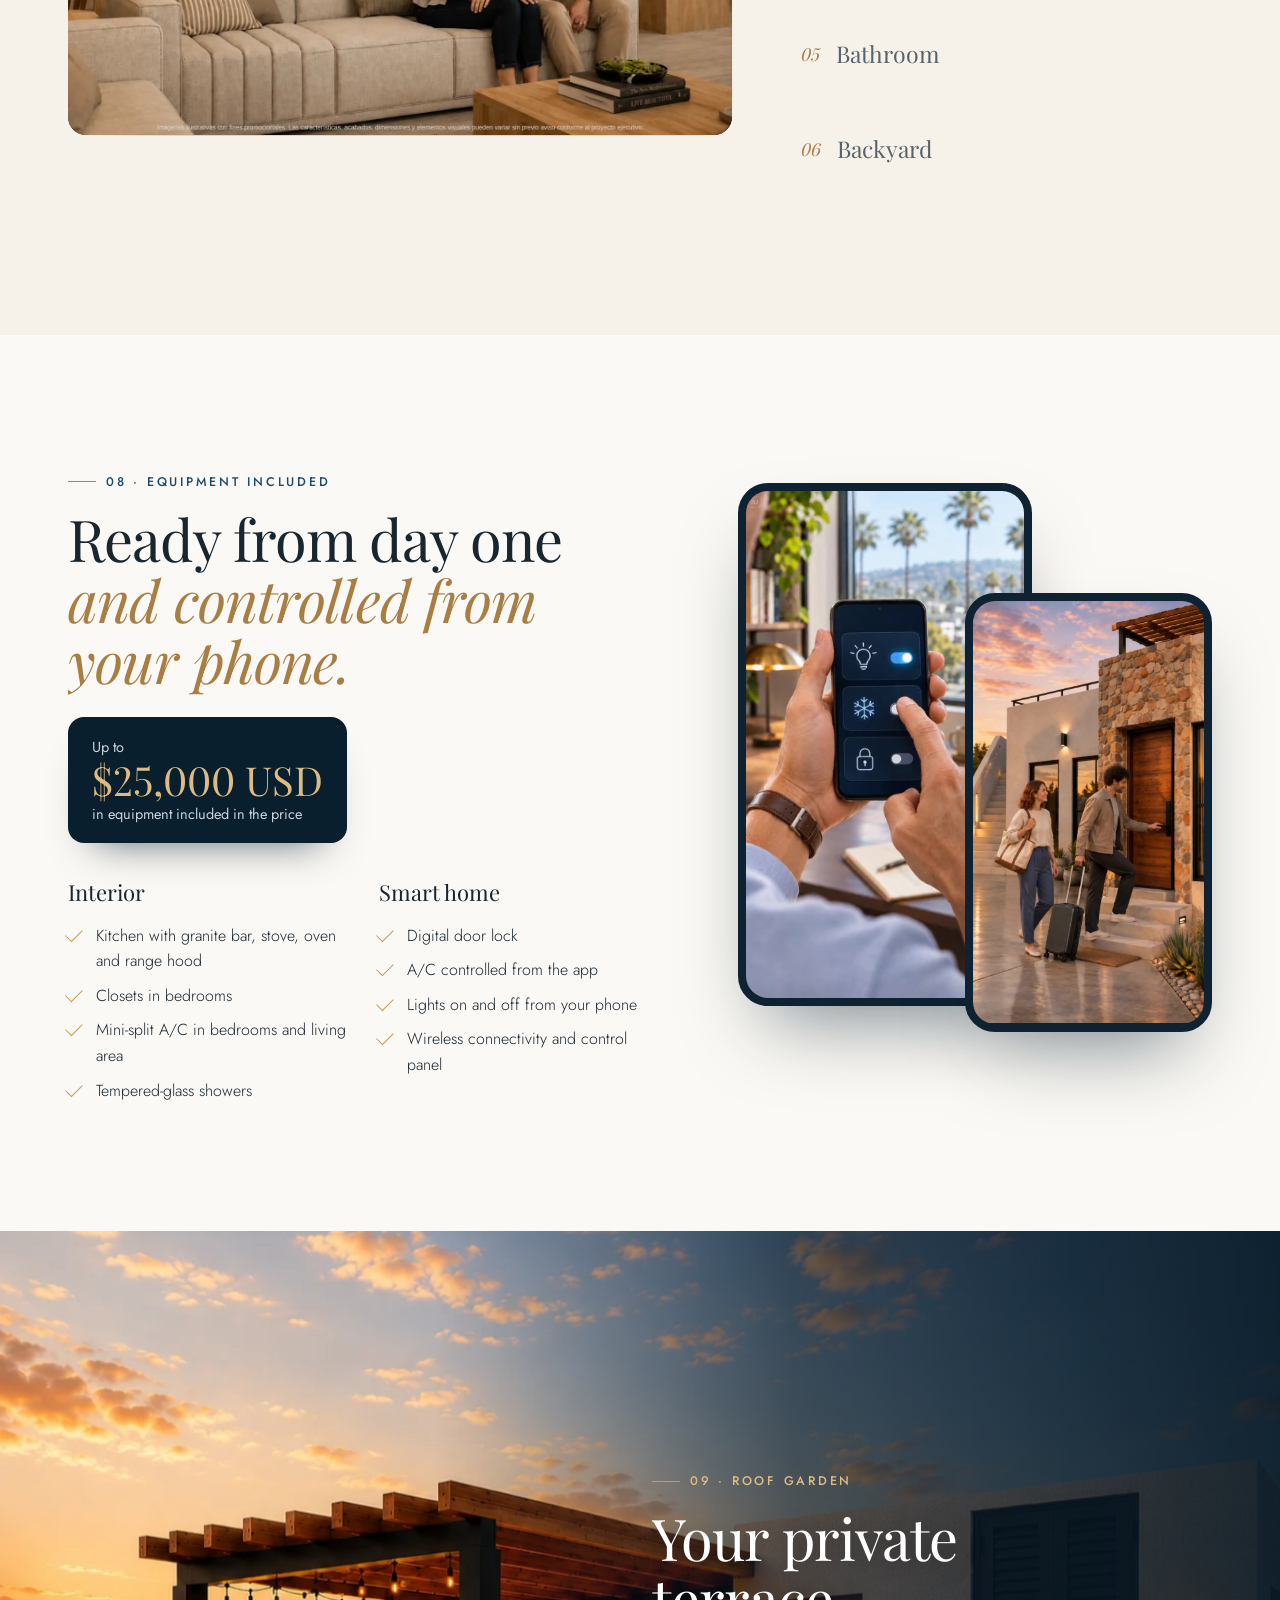
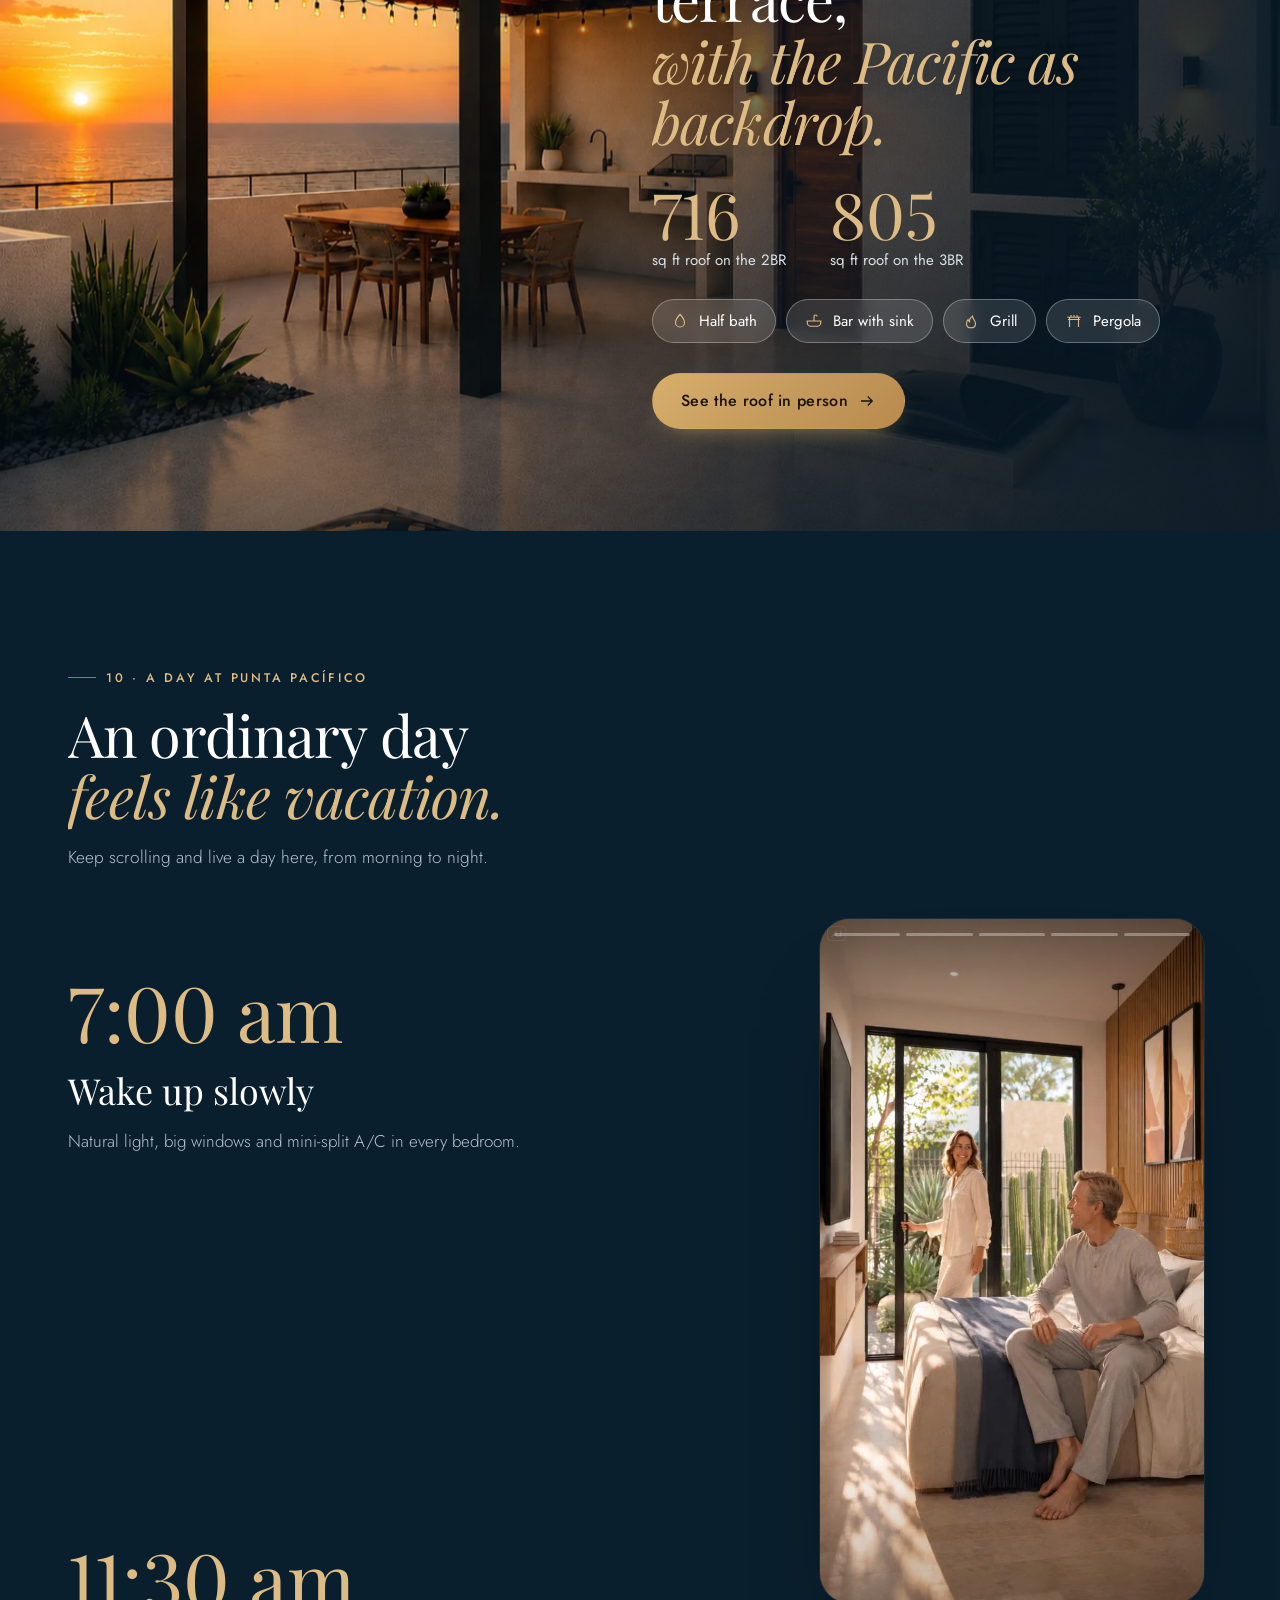
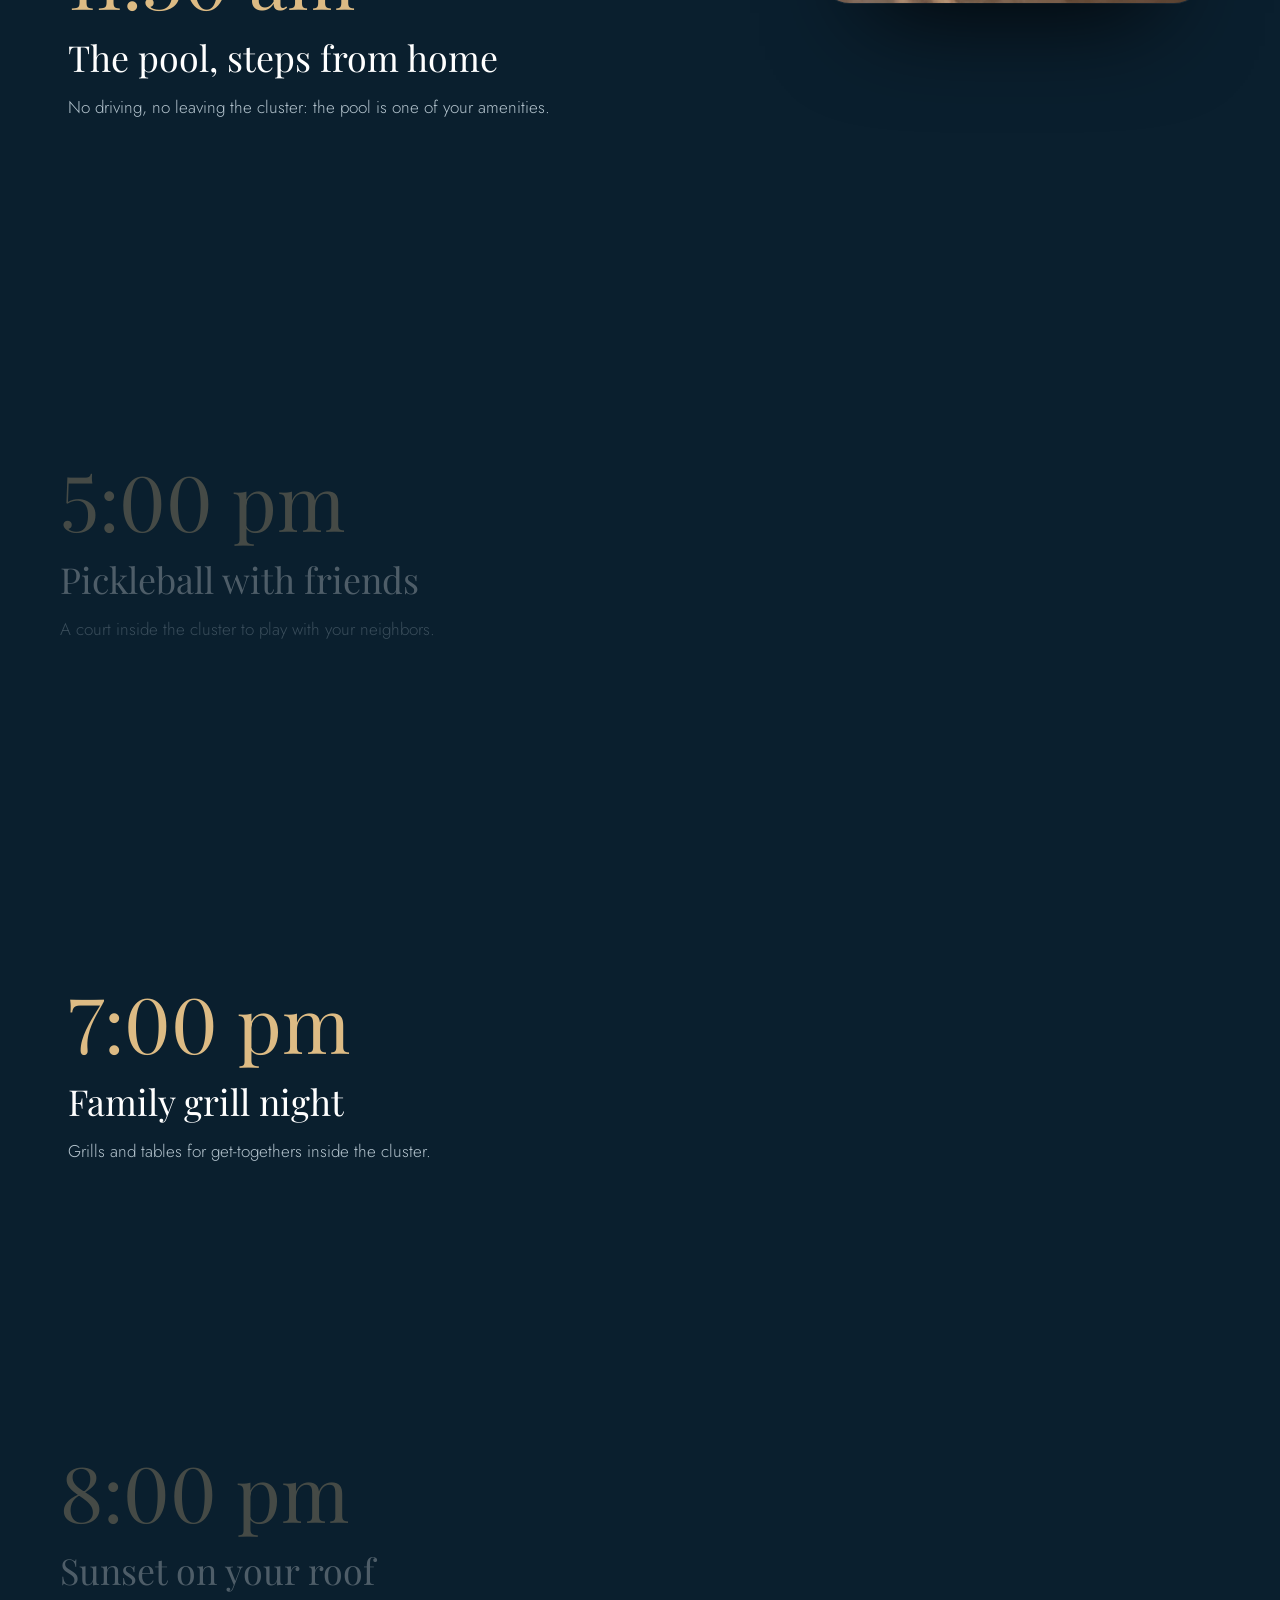
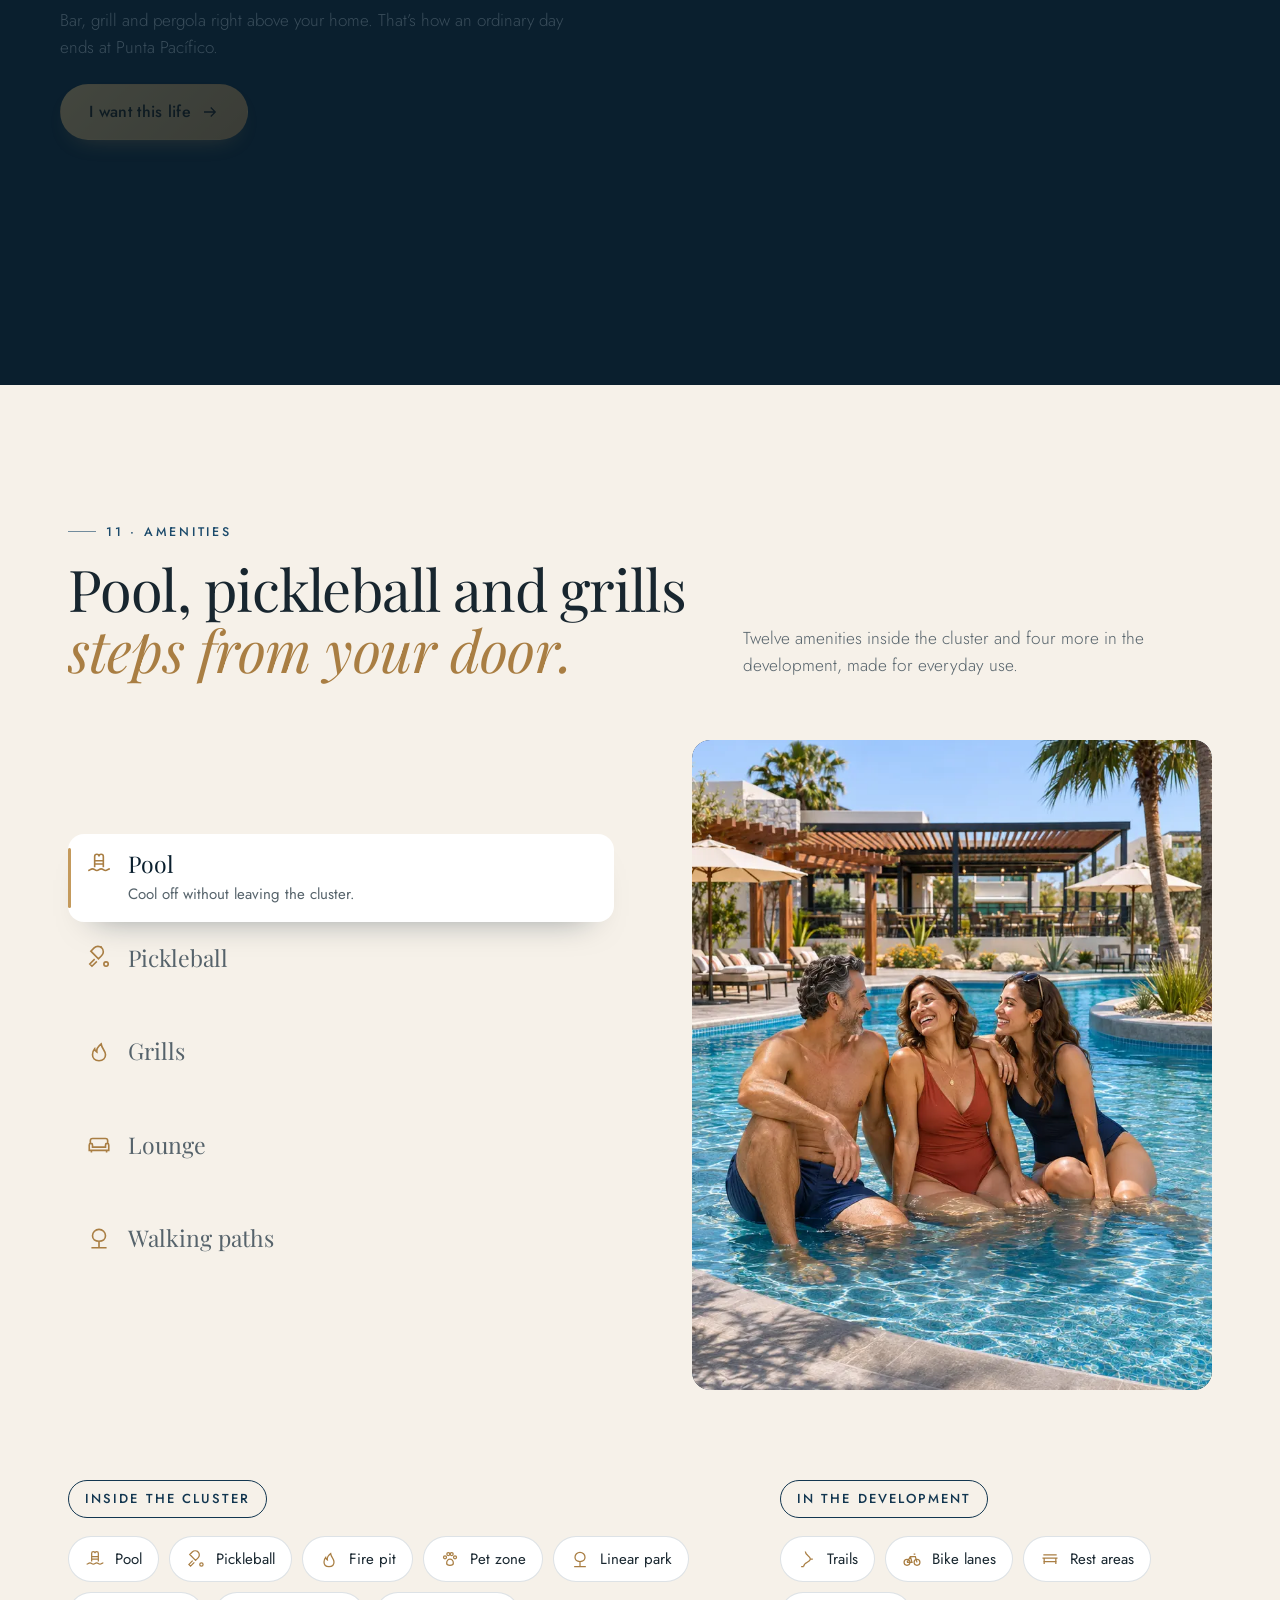
==== commit eb21ecc6: "Videos nuevos con historias, foto de Fran con su cinturón y material por email - Hero con reel nuevo" ====
--- a/en.html
+++ b/en.html
@@ -99,8 +99,8 @@
     <!-- HERO -->
     <section class="hero" id="inicio" data-enter>
       <div class="hero__media">
-        <video class="hero__video" autoplay muted loop playsinline preload="auto" poster="assets/video/hero-reel.jpg" aria-hidden="true">
-          <source src="assets/video/hero-reel.mp4?v=2" type="video/mp4">
+        <video class="hero__video" autoplay muted loop playsinline preload="auto" poster="assets/video/v4/hero-reel.jpg" aria-hidden="true">
+          <source src="assets/video/v4/hero-reel.mp4" type="video/mp4">
         </video>
         <img class="hero__img" src="assets/img/roof-vista.webp" alt="Roof garden with pergola overlooking Ensenada bay" width="1430" height="1155">
         <div class="hero__shade"></div>
@@ -119,7 +119,7 @@
           </div>
 
           <div class="hero__ctas">
-            <button class="btn btn--gold btn--lg magnetic" data-open-form="visita">Book an appointment
+            <button class="btn btn--gold btn--lg btn--glow btn--pop magnetic" data-open-form="visita">Book an appointment
               <svg class="ico ico--arrow" aria-hidden="true"><use href="#i-arrow"/></svg>
             </button>
             <button class="btn btn--glass btn--lg" data-gate="brochure">
@@ -136,8 +136,8 @@
 
         <aside class="hero__card" aria-label="Development video">
           <div class="hero__reel">
-            <video autoplay muted loop playsinline preload="metadata" poster="assets/video/hero-reel.jpg" aria-label="Video tour of Punta Pacífico">
-              <source src="assets/video/hero-reel.mp4?v=2" type="video/mp4">
+            <video autoplay muted loop playsinline preload="metadata" poster="assets/video/v4/hero-reel.jpg" aria-label="Video tour of Punta Pacífico">
+              <source src="assets/video/v4/hero-reel.mp4" type="video/mp4">
             </video>
           </div>
           <a class="hero__agent" href="#asesor">
@@ -163,7 +163,7 @@
       <div class="wrap agent__grid">
         <div class="agent__media">
           <figure class="frame frame--45" data-reveal="clip">
-            <img src="assets/img/v3/fran-roof.webp" alt="Fran Morishita, Punta Pacífico sales advisor, on an ocean-view roof garden" loading="lazy" width="760" height="950">
+            <img src="assets/img/v4/fran-asesor.webp" alt="Fran Morishita, Punta Pacífico sales advisor, in front of a home in the development" loading="lazy" width="788" height="985">
           </figure>
           <div class="float-card float-card--a"><span class="live"></span><span><b>Online today</b><small>Same-day replies</small></span></div>
           <div class="float-card float-card--b"><svg class="ico" aria-hidden="true"><use href="#i-wa"/></svg><span><b>646 256 3006</b><small>Direct WhatsApp</small></span></div>
@@ -185,18 +185,45 @@
       </div>
     </section>
 
-    <!-- 02 · ACCESO CONTROLADO -->
+    <!-- 02 · HOW YOU BUY WITH FRAN (scroll story) -->
+    <section class="day day--path" id="camino" data-day>
+      <div class="wrap day__head">
+        <p class="eyebrow eyebrow--gold" data-reveal>02 · How you buy with Fran</p>
+        <h2 class="h2" data-split>From your first message<br><em>to the keys to your home.</em></h2>
+        <p class="lead" data-reveal>Four steps, and I’m with you in every one. Keep scrolling.</p>
+      </div>
+      <div class="day__body">
+        <div class="day__stage">
+          <div class="day__frame">
+            <video class="day__video is-on" muted loop playsinline preload="none" poster="assets/video/v4/p1-contacto.jpg" aria-label="Buyer discovering Punta Pacífico from his office"><source data-src="assets/video/v4/p1-contacto.mp4" type="video/mp4"></video>
+            <video class="day__video" muted loop playsinline preload="none" poster="assets/video/v4/p2-puerta.jpg" aria-label="Fran opens the door of a Punta Pacífico home"><source data-src="assets/video/v4/p2-puerta.mp4" type="video/mp4"></video>
+            <video class="day__video" muted loop playsinline preload="none" poster="assets/video/v4/p3-firma.jpg" aria-label="Fran signs the contract with a couple and shakes hands"><source data-src="assets/video/v4/p3-firma.mp4" type="video/mp4"></video>
+            <video class="day__video" muted loop playsinline preload="none" poster="assets/video/v4/p4-llaves.jpg" aria-label="Fran hands a couple the keys to their home"><source data-src="assets/video/v4/p4-llaves.mp4" type="video/mp4"></video>
+            <div class="day__bars" aria-hidden="true"><span><i></i></span><span><i></i></span><span><i></i></span><span><i></i></span></div>
+          </div>
+        </div>
+        <ol class="day__steps">
+          <li class="day__step is-on"><div class="day__card"><span class="day__time">01</span><h3>Message me from anywhere</h3><p>From California, Arizona or anywhere in Mexico: I reply the same day by WhatsApp, phone or email.</p></div></li>
+          <li class="day__step"><div class="day__card"><span class="day__time">02</span><h3>I open the door for you</h3><p>We tour your home in person or by video call: the roof, the view and every room.</p></div></li>
+          <li class="day__step"><div class="day__card"><span class="day__time">03</span><h3>Sign with confidence</h3><p>Reserve your home and sign your contract with 10% down. Developed by SiSol, backed by INVEX.</p></div></li>
+          <li class="day__step"><div class="day__card"><span class="day__time">04</span><h3>Get your keys</h3><p>Estimated delivery mid-2028. Ready to move in facing the Pacific?</p><div class="day__ctas"><button class="btn btn--gold btn--lg btn--glow btn--pop" data-open-form="visita">I want my keys <svg class="ico ico--arrow" aria-hidden="true"><use href="#i-arrow"/></svg></button><a class="btn btn--wa btn--lg" data-wa data-wa-origin="historia-llaves" href="#" target="_blank" rel="noopener"><svg class="ico" aria-hidden="true"><use href="#i-wa"/></svg> WhatsApp</a></div></div></li>
+        </ol>
+      </div>
+    </section>
+
+    <!-- 03 · ACCESO CONTROLADO -->
     <section class="secure section section--dark" id="seguridad">
       <div class="wrap">
         <div class="section__head section__head--split">
           <div>
-            <p class="eyebrow eyebrow--gold" data-reveal>02 · Gated access</p>
+            <p class="eyebrow eyebrow--gold" data-reveal>03 · Gated access</p>
             <h2 class="h2" data-split>A private cluster<br><em>built for peace of mind.</em></h2>
           </div>
           <p class="lead" data-reveal>You come home through a guarded gate, inside a perimeter wall, with amenities for residents only.</p>
         </div>
         <figure class="frame secure__media" data-reveal="clip">
           <picture><source media="(max-width:900px)" srcset="assets/img/v3/acceso-v.webp"><img src="assets/img/v3/acceso-h.webp" alt="Punta Pacífico entrance with guardhouse at sunset" loading="lazy" width="1672" height="941"></picture>
+          <div class="secure__clip"><video muted loop playsinline preload="none" poster="assets/video/v4/acceso.jpg" data-lazy-video aria-label="Car entering through the guarded gate"><source data-src="assets/video/v4/acceso.mp4" type="video/mp4"></video><span class="secure__tag"><i></i>Coming home</span></div>
         </figure>
         <ul class="secure__facts" data-stagger>
           <li><b data-count="120">120</b><span>homes in the cluster</span></li>
@@ -207,7 +234,7 @@
       </div>
     </section>
 
-    <!-- 03 · ENSENADA -->
+    <!-- 04 · ENSENADA -->
     <section class="ensenada section" id="ensenada">
       <div class="wrap ensenada__grid">
         <figure class="frame frame--45 ensenada__media" data-reveal="clip">
@@ -216,7 +243,7 @@
           </video>
         </figure>
         <div class="ensenada__copy">
-          <p class="eyebrow" data-reveal>03 · Ensenada</p>
+          <p class="eyebrow" data-reveal>04 · Ensenada</p>
           <h2 class="h2" data-split>Live between the ocean,<br>the mountains and <em>the wine.</em></h2>
           <p class="lead" data-reveal>Ensenada stands out as a travel and investment destination: easy access, wine country, world-class food and less than two hours from the US border.</p>
           <ul class="pillars" data-stagger>
@@ -228,11 +255,11 @@
       </div>
     </section>
 
-    <!-- 04 · UBICACION -->
+    <!-- 05 · UBICACION -->
     <section class="location section section--dark" id="ubicacion">
       <div class="wrap">
         <div class="section__head">
-          <p class="eyebrow eyebrow--gold" data-reveal>04 · Location</p>
+          <p class="eyebrow eyebrow--gold" data-reveal>05 · Location</p>
           <h2 class="h2" data-split>30 minutes from Valle de Guadalupe,<br><em>90 minutes from the border.</em></h2>
         </div>
         <div class="location__grid">
@@ -257,12 +284,12 @@
       </div>
     </section>
 
-    <!-- 05 · RESIDENCIAS -->
+    <!-- 06 · RESIDENCIAS -->
     <section class="homes section" id="residencias">
       <div class="wrap">
         <div class="section__head section__head--split">
           <div>
-            <p class="eyebrow" data-reveal>05 · Homes</p>
+            <p class="eyebrow" data-reveal>06 · Homes</p>
             <h2 class="h2" data-split>Two single-story models,<br><em>both with a roof garden.</em></h2>
           </div>
           <p class="lead" data-reveal>No stairs in daily life: everything on one floor, with a backyard, parking and your private terrace upstairs.</p>
@@ -330,12 +357,12 @@
       </div>
     </section>
 
-    <!-- 06 · POR DENTRO (un espacio a la vez) -->
+    <!-- 07 · POR DENTRO (un espacio a la vez) -->
     <section class="inside section section--sand" id="interior">
       <div class="wrap">
         <div class="section__head section__head--split">
           <div>
-            <p class="eyebrow" data-reveal>06 · Inside</p>
+            <p class="eyebrow" data-reveal>07 · Inside</p>
             <h2 class="h2" data-split>Tour your home,<br><em>room by room.</em></h2>
           </div>
           <p class="lead" data-reveal>Pick a room to see it. Functional design, natural light and move-in-ready finishes.</p>
@@ -362,11 +389,11 @@
       </div>
     </section>
 
-    <!-- 07 · EQUIPAMIENTO -->
+    <!-- 08 · EQUIPAMIENTO -->
     <section class="equip section" id="equipamiento">
       <div class="wrap equip__grid">
         <div class="equip__copy">
-          <p class="eyebrow" data-reveal>07 · Equipment included</p>
+          <p class="eyebrow" data-reveal>08 · Equipment included</p>
           <h2 class="h2" data-split>Ready from day one<br><em>and controlled from your phone.</em></h2>
           <div class="equip__save" data-reveal><span>Up to</span><b>$<span data-count="25000" data-sep>25,000</span> USD</b><span>in equipment included in the price</span></div>
           <div class="equip__cols">
@@ -391,20 +418,20 @@
           </div>
         </div>
         <div class="equip__media">
-          <figure class="phone" data-reveal><video muted loop playsinline preload="none" poster="assets/video/celular.jpg" data-lazy-video aria-label="Lights and climate control from the phone"><source data-src="assets/video/celular.mp4?v=2" type="video/mp4"></video></figure>
-          <figure class="phone phone--b" data-reveal style="--d:.15s"><video muted loop playsinline preload="none" poster="assets/video/cerradura.jpg" data-lazy-video aria-label="Opening the digital lock"><source data-src="assets/video/cerradura.mp4?v=2" type="video/mp4"></video></figure>
-        </div>
-      </div>
-    </section>
-
-    <!-- 08 · ROOF GARDEN (pantalla completa) -->
+          <figure class="phone" data-reveal><video muted loop playsinline preload="none" poster="assets/video/v4/celular.jpg" data-lazy-video aria-label="Lights, climate and lock from the phone"><source data-src="assets/video/v4/celular.mp4" type="video/mp4"></video></figure>
+          <figure class="phone phone--b" data-reveal style="--d:.15s"><video muted loop playsinline preload="none" poster="assets/video/v4/cerradura.jpg" data-lazy-video aria-label="Couple arriving home with the digital lock"><source data-src="assets/video/v4/cerradura.mp4" type="video/mp4"></video></figure>
+        </div>
+      </div>
+    </section>
+
+    <!-- 09 · ROOF GARDEN (pantalla completa) -->
     <section class="roof" id="roof">
       <div class="roof__bg" aria-hidden="true">
         <img class="roof__img" src="assets/img/roof-atardecer.webp" alt="" loading="lazy" width="1254" height="1254" data-parallax>
         <video class="roof__video" muted loop playsinline preload="none" poster="assets/video/v3/roof-sol.jpg" data-lazy-video><source data-src="assets/video/v3/roof-sol.mp4?v=2" type="video/mp4"></video>
       </div>
       <div class="wrap roof__inner"><div class="roof__content">
-        <p class="eyebrow eyebrow--gold" data-reveal>08 · Roof garden</p>
+        <p class="eyebrow eyebrow--gold" data-reveal>09 · Roof garden</p>
         <h2 class="h2 roof__title" data-split>Your private terrace,<br><em>with the Pacific as backdrop.</em></h2>
         <ul class="roof__feats" data-stagger>
           <li><b data-count="716">716</b><span>sq ft roof on the 2BR</span></li>
@@ -422,40 +449,40 @@
       </div></div>
     </section>
 
-    <!-- 09 · UN DÍA AQUÍ (historia al hacer scroll) -->
+    <!-- 10 · UN DÍA AQUÍ (historia al hacer scroll) -->
     <section class="day" id="dia" data-day>
       <div class="wrap day__head">
-        <p class="eyebrow eyebrow--gold" data-reveal>09 · A day at Punta Pacífico</p>
+        <p class="eyebrow eyebrow--gold" data-reveal>10 · A day at Punta Pacífico</p>
         <h2 class="h2" data-split>An ordinary day<br><em>feels like vacation.</em></h2>
         <p class="lead" data-reveal>Keep scrolling and live a day here, from morning to night.</p>
       </div>
       <div class="day__body">
         <div class="day__stage">
           <div class="day__frame">
-            <video class="day__video is-on" muted loop playsinline preload="none" poster="assets/video/v3/d1-mar.jpg" aria-label="Couple enjoying the ocean view from their terrace"><source data-src="assets/video/v3/d1-mar.mp4?v=2" type="video/mp4"></video>
-            <video class="day__video" muted loop playsinline preload="none" poster="assets/video/v3/d2-alberca.jpg" aria-label="Couple at the cluster pool"><source data-src="assets/video/v3/d2-alberca.mp4?v=2" type="video/mp4"></video>
-            <video class="day__video" muted loop playsinline preload="none" poster="assets/video/v3/d3-pickleball.jpg" aria-label="Pickleball game in the cluster"><source data-src="assets/video/v3/d3-pickleball.mp4?v=2" type="video/mp4"></video>
-            <video class="day__video" muted loop playsinline preload="none" poster="assets/video/v3/d4-asador.jpg" aria-label="Grilling on the roof garden"><source data-src="assets/video/v3/d4-asador.mp4?v=2" type="video/mp4"></video>
-            <video class="day__video" muted loop playsinline preload="none" poster="assets/video/v3/d5-cena.jpg" aria-label="Dinner with friends under the pergola"><source data-src="assets/video/v3/d5-cena.mp4?v=2" type="video/mp4"></video>
+            <video class="day__video is-on" muted loop playsinline preload="none" poster="assets/video/v4/d1-despertar.jpg" aria-label="Couple waking up in a sunlit bedroom"><source data-src="assets/video/v4/d1-despertar.mp4" type="video/mp4"></video>
+            <video class="day__video" muted loop playsinline preload="none" poster="assets/video/v4/d2-alberca.jpg" aria-label="Friends at the cluster pool"><source data-src="assets/video/v4/d2-alberca.mp4" type="video/mp4"></video>
+            <video class="day__video" muted loop playsinline preload="none" poster="assets/video/v4/d3-pickleball.jpg" aria-label="Pickleball game in the cluster"><source data-src="assets/video/v4/d3-pickleball.mp4" type="video/mp4"></video>
+            <video class="day__video" muted loop playsinline preload="none" poster="assets/video/v4/d4-asador.jpg" aria-label="Family at the cluster grill area"><source data-src="assets/video/v4/d4-asador.mp4" type="video/mp4"></video>
+            <video class="day__video" muted loop playsinline preload="none" poster="assets/video/v4/d5-atardecer.jpg" aria-label="Friends toasting at sunset on a roof garden"><source data-src="assets/video/v4/d5-atardecer.mp4" type="video/mp4"></video>
             <div class="day__bars" aria-hidden="true"><span><i></i></span><span><i></i></span><span><i></i></span><span><i></i></span><span><i></i></span></div>
           </div>
         </div>
         <ol class="day__steps">
-          <li class="day__step is-on" data-time="07:00"><div class="day__card"><span class="day__time">7:00 am</span><h3>Coffee with an ocean view</h3><p>Start your day on your terrace, facing the Pacific.</p></div></li>
+          <li class="day__step is-on" data-time="07:00"><div class="day__card"><span class="day__time">7:00 am</span><h3>Wake up slowly</h3><p>Natural light, big windows and mini-split A/C in every bedroom.</p></div></li>
           <li class="day__step" data-time="11:30"><div class="day__card"><span class="day__time">11:30 am</span><h3>The pool, steps from home</h3><p>No driving, no leaving the cluster: the pool is one of your amenities.</p></div></li>
           <li class="day__step" data-time="17:00"><div class="day__card"><span class="day__time">5:00 pm</span><h3>Pickleball with friends</h3><p>A court inside the cluster to play with your neighbors.</p></div></li>
-          <li class="day__step" data-time="19:30"><div class="day__card"><span class="day__time">7:30 pm</span><h3>Grilling on your roof</h3><p>Bar, sink and grill ready, right above your home.</p></div></li>
-          <li class="day__step" data-time="21:00"><div class="day__card"><span class="day__time">9:00 pm</span><h3>Dinner under the pergola</h3><p>That’s how an ordinary day ends at Punta Pacífico.</p><button class="btn btn--gold btn--lg" data-open-form="visita">I want this life <svg class="ico ico--arrow" aria-hidden="true"><use href="#i-arrow"/></svg></button></div></li>
+          <li class="day__step" data-time="19:00"><div class="day__card"><span class="day__time">7:00 pm</span><h3>Family grill night</h3><p>Grills and tables for get-togethers inside the cluster.</p></div></li>
+          <li class="day__step" data-time="20:00"><div class="day__card"><span class="day__time">8:00 pm</span><h3>Sunset on your roof</h3><p>Bar, grill and pergola right above your home. That’s how an ordinary day ends at Punta Pacífico.</p><button class="btn btn--gold btn--lg btn--glow" data-open-form="visita">I want this life <svg class="ico ico--arrow" aria-hidden="true"><use href="#i-arrow"/></svg></button></div></li>
         </ol>
       </div>
     </section>
 
-    <!-- 10 · AMENIDADES (una a la vez) -->
+    <!-- 11 · AMENIDADES (una a la vez) -->
     <section class="amen section section--sand" id="amenidades">
       <div class="wrap">
         <div class="section__head section__head--split">
           <div>
-            <p class="eyebrow" data-reveal>10 · Amenities</p>
+            <p class="eyebrow" data-reveal>11 · Amenities</p>
             <h2 class="h2" data-split>Pool, pickleball and grills<br><em>steps from your door.</em></h2>
           </div>
           <p class="lead" data-reveal>Twelve amenities inside the cluster and four more in the development, made for everyday use.</p>
@@ -509,12 +536,12 @@
       </div>
     </section>
 
-    <!-- 11 · PLUSVALIA (datos del video Doctor V13) -->
+    <!-- 12 · PLUSVALIA (datos del video Doctor V13) -->
     <section class="value section section--dark" id="plusvalia">
       <div class="wrap">
         <div class="section__head section__head--split">
           <div>
-            <p class="eyebrow eyebrow--gold" data-reveal>11 · Projected appreciation</p>
+            <p class="eyebrow eyebrow--gold" data-reveal>12 · Projected appreciation</p>
             <h2 class="h2" data-split>From $254K today<br><em>to as much as $544K by 2034.</em></h2>
           </div>
           <p class="lead" data-reveal>Estimated value of the same property with conservative (8%) and optimistic (10%) compound annual appreciation, in USD.</p>
@@ -549,12 +576,12 @@
       </div>
     </section>
 
-    <!-- 12 · PAGOS -->
+    <!-- 13 · PAGOS -->
     <section class="pay section" id="pagos">
       <div class="wrap">
         <div class="section__head section__head--split">
           <div>
-            <p class="eyebrow" data-reveal>12 · The payment bridge</p>
+            <p class="eyebrow" data-reveal>13 · The payment bridge</p>
             <h2 class="h2" data-split>Pay while it’s built,<br><em>settle at delivery.</em></h2>
           </div>
           <p class="lead" data-reveal>10% down at signing, 10% in 20 monthly payments during construction, and 80% at delivery in mid-2028, with a mortgage or your own funds.</p>
@@ -614,12 +641,12 @@
       </div>
     </section>
 
-    <!-- 13 · MATERIAL BLOQUEADO -->
+    <!-- 14 · MATERIAL BLOQUEADO -->
     <section class="locked section section--sand" id="material">
       <div class="wrap">
         <div class="section__head">
-          <p class="eyebrow" data-reveal>13 · Exclusive material</p>
-          <h2 class="h2" data-split>Brochure and ROI analysis,<br><em>sent to you on WhatsApp.</em></h2>
+          <p class="eyebrow" data-reveal>14 · Exclusive material</p>
+          <h2 class="h2" data-split>Brochure and ROI analysis,<br><em>sent to your email or WhatsApp.</em></h2>
         </div>
 
         <div class="locked__grid">
@@ -669,7 +696,7 @@
 
           <form class="form card locked__form" data-lead-form="gate" data-material="roi" novalidate>
             <div class="locked__badge" aria-hidden="true"><svg class="ico"><use href="#i-lock"/></svg></div>
-            <h3 class="form__title">Get it on WhatsApp</h3>
+            <h3 class="form__title">Get it by email or WhatsApp</h3>
             <p class="form__sub">Fran sends you the PDF and answers your questions about the numbers.</p>
             <div class="field"><label for="g-nombre">Full name</label><input id="g-nombre" name="nombre" maxlength="80" autocomplete="name" required placeholder="Your name"><small class="err" data-err="nombre"></small></div>
             <div class="field">
@@ -678,20 +705,27 @@
               <small class="err" data-err="telefono"></small>
             </div>
             <div class="field"><label for="g-email">Email</label><input id="g-email" name="email" maxlength="120" type="email" autocomplete="email" required placeholder="you@email.com"><small class="err" data-err="email"></small></div>
+            <fieldset class="field deliver">
+              <legend>How should I send it?</legend>
+              <div class="chips">
+                <label><input type="radio" name="entrega" value="email" checked><span><svg class="ico" aria-hidden="true"><use href="#i-mail"/></svg>Email</span></label>
+                <label><input type="radio" name="entrega" value="whatsapp"><span><svg class="ico" aria-hidden="true"><use href="#i-wa"/></svg>WhatsApp</span></label>
+              </div>
+            </fieldset>
             <input type="text" name="_honey" class="hp" tabindex="-1" autocomplete="off" aria-hidden="true">
-            <button class="btn btn--navy btn--lg btn--block" type="submit"><span data-gate-btn>Send me the analysis</span><svg class="ico ico--arrow" aria-hidden="true"><use href="#i-arrow"/></svg></button>
-            <p class="form__legal">Submitting opens WhatsApp with your request for Fran. Your details are only used to follow up with you. By submitting you accept the <a href="/privacy" target="_blank" rel="noopener">Privacy notice</a>.</p>
+            <button class="btn btn--navy btn--lg btn--block btn--glow" type="submit"><span data-gate-btn>Send me the analysis</span><svg class="ico ico--arrow" aria-hidden="true"><use href="#i-arrow"/></svg></button>
+            <p class="form__legal"><span data-legal="email">Fran emails it to you; please check your spam folder too.</span><span data-legal="whatsapp" hidden>Submitting opens WhatsApp with your request for Fran.</span> Your details are only used to follow up with you. By submitting you accept the <a href="/privacy" target="_blank" rel="noopener">Privacy notice</a>.</p>
             <p class="form__status" role="status" aria-live="polite"></p>
           </form>
         </div>
       </div>
     </section>
 
-    <!-- 14 · CONTACTO -->
+    <!-- 15 · CONTACTO -->
     <section class="contact section" id="contacto">
       <div class="wrap contact__grid">
         <div class="contact__copy">
-          <p class="eyebrow" data-reveal>14 · Contact</p>
+          <p class="eyebrow" data-reveal>15 · Contact</p>
           <h2 class="h2" data-split>Tell me what you’re looking for<br>and I’ll prepare <em>your proposal.</em></h2>
           <p class="lead" data-reveal>With your answers I’ll share available units, the payment plan that suits you and the best time to visit.</p>
           <figure class="frame frame--45 contact__img" data-reveal="clip"><img src="assets/img/v3/fran-entrada.webp" alt="Fran welcoming a couple at a home entrance" loading="lazy" width="760" height="950"></figure>
@@ -732,12 +766,12 @@
           <h2 class="final__title" data-split>Pre-sale homes<br><em>don’t wait.</em></h2>
           <p class="lead" data-reveal>Ask about current promotions and this week’s availability.</p>
           <div class="cta-row" data-reveal>
-            <a class="btn btn--wa btn--lg magnetic" data-wa data-wa-origin="cta-final" href="#" target="_blank" rel="noopener"><svg class="ico" aria-hidden="true"><use href="#i-wa"/></svg> Talk to Fran</a>
+            <a class="btn btn--wa btn--lg btn--glow btn--pop magnetic" data-wa data-wa-origin="cta-final" href="#" target="_blank" rel="noopener"><svg class="ico" aria-hidden="true"><use href="#i-wa"/></svg> Talk to Fran</a>
             <button class="btn btn--glass btn--lg" data-open-form="visita">Book an appointment</button>
           </div>
         </div>
         <figure class="frame frame--916 final__video" data-reveal="clip">
-          <video muted loop playsinline preload="none" poster="assets/video/v3/celebra.jpg" data-lazy-video aria-label="Couple celebrating their new home"><source data-src="assets/video/v3/celebra.mp4?v=2" type="video/mp4"></video>
+          <video muted loop playsinline preload="none" poster="assets/video/v4/fran-sala.jpg" data-lazy-video aria-label="Fran shows you the living room of a Punta Pacífico home"><source data-src="assets/video/v4/fran-sala.mp4" type="video/mp4"></video>
         </figure>
       </div>
     </section>
@@ -766,7 +800,7 @@
 
   <div class="mbar" data-mbar>
     <a class="mbar__wa" data-wa data-wa-origin="barra-movil" href="#" target="_blank" rel="noopener"><svg class="ico" aria-hidden="true"><use href="#i-wa"/></svg> WhatsApp</a>
-    <button class="mbar__cta" data-open-form="visita">Book an appointment</button>
+    <button class="mbar__cta is-glow" data-open-form="visita">Book an appointment</button>
   </div>
 
   <a class="fab" data-wa data-wa-origin="boton-flotante" href="#" target="_blank" rel="noopener" aria-label="Message Fran on WhatsApp">
@@ -881,9 +915,16 @@
         <small class="err" data-err="telefono"></small>
       </div>
       <div class="field"><label>Email</label><input name="email" maxlength="120" type="email" autocomplete="email" required placeholder="you@email.com"><small class="err" data-err="email"></small></div>
+      <fieldset class="field deliver">
+        <legend>How should I send it?</legend>
+        <div class="chips">
+          <label><input type="radio" name="entrega" value="email" checked><span><svg class="ico" aria-hidden="true"><use href="#i-mail"/></svg>Email</span></label>
+          <label><input type="radio" name="entrega" value="whatsapp"><span><svg class="ico" aria-hidden="true"><use href="#i-wa"/></svg>WhatsApp</span></label>
+        </div>
+      </fieldset>
       <input type="text" name="_honey" class="hp" tabindex="-1" autocomplete="off" aria-hidden="true">
-      <button class="btn btn--navy btn--lg btn--block" type="submit"><span data-gate-btn>Send me the brochure</span><svg class="ico ico--arrow" aria-hidden="true"><use href="#i-arrow"/></svg></button>
-      <p class="form__legal">Submitting opens WhatsApp with your request for Fran. By submitting you accept the <a href="/privacy" target="_blank" rel="noopener">Privacy notice</a>.</p>
+      <button class="btn btn--navy btn--lg btn--block btn--glow" type="submit"><span data-gate-btn>Send me the brochure</span><svg class="ico ico--arrow" aria-hidden="true"><use href="#i-arrow"/></svg></button>
+      <p class="form__legal"><span data-legal="email">Fran emails it to you; please check your spam folder too.</span><span data-legal="whatsapp" hidden>Submitting opens WhatsApp with your request for Fran.</span> By submitting you accept the <a href="/privacy" target="_blank" rel="noopener">Privacy notice</a>.</p>
       <p class="form__status" role="status" aria-live="polite"></p>
     </form>
   </template>
@@ -893,6 +934,7 @@
     <symbol id="i-wa" viewBox="0 0 24 24"><path fill="currentColor" d="M12.04 2C6.58 2 2.13 6.45 2.13 11.910c0 1.75.46 3.45 1.32 4.95L2.05 22l5.25-1.38a9.9 9.9 0 0 0 4.74 1.21h.01c5.46 0 9.9-4.45 9.9-9.91A9.86 9.86 0 0 0 12.04 2Zm0 18.15h-.01a8.2 8.2 0 0 1-4.19-1.15l-.3-.18-3.12.82.83-3.04-.2-.31a8.2 8.2 0 0 1-1.26-4.38c0-4.54 3.7-8.23 8.25-8.23a8.2 8.2 0 0 1 8.23 8.24c0 4.54-3.7 8.23-8.23 8.23Zm4.52-6.16c-.25-.12-1.47-.72-1.69-.81-.23-.08-.39-.12-.56.13-.16.25-.64.81-.79.97-.14.17-.29.19-.54.06-.25-.12-1.05-.39-1.99-1.23-.74-.66-1.23-1.47-1.38-1.72-.14-.25-.02-.38.11-.51.11-.11.25-.29.37-.43.13-.15.17-.25.25-.42.08-.17.04-.31-.02-.43-.06-.13-.56-1.35-.77-1.85-.2-.48-.41-.42-.56-.43h-.48a.92.92 0 0 0-.66.31c-.23.25-.87.85-.87 2.07 0 1.22.89 2.4 1.01 2.56.12.17 1.75 2.67 4.23 3.74.59.26 1.05.41 1.41.52.59.19 1.13.16 1.56.1.48-.07 1.47-.6 1.67-1.18.21-.58.21-1.07.15-1.18-.06-.1-.23-.16-.48-.29Z"/></symbol>
     <symbol id="i-arrow" viewBox="0 0 24 24"><path fill="none" stroke="currentColor" stroke-width="1.7" d="M4 12h15m-6-6 6 6-6 6"/></symbol>
     <symbol id="i-lock" viewBox="0 0 24 24"><g fill="none" stroke="currentColor" stroke-width="1.6"><rect x="5" y="10.5" width="14" height="10" rx="2"/><path d="M8 10.5V8a4 4 0 0 1 8 0v2.5"/></g></symbol>
+    <symbol id="i-mail" viewBox="0 0 24 24"><g fill="none" stroke="currentColor" stroke-width="1.6"><rect x="3" y="5.5" width="18" height="13" rx="2"/><path d="m4 7.5 8 6 8-6"/></g></symbol>
     <symbol id="i-doc" viewBox="0 0 24 24"><path fill="none" stroke="currentColor" stroke-width="1.5" d="M6 3h8l4 4v14H6V3Zm8 0v4h4M9 13h6m-6 3.5h6"/></symbol>
     <symbol id="i-pin" viewBox="0 0 24 24"><path fill="none" stroke="currentColor" stroke-width="1.6" d="M12 21s-7-6.2-7-11.5a7 7 0 0 1 14 0C19 14.8 12 21 12 21Z"/><circle cx="12" cy="9.5" r="2.5" fill="none" stroke="currentColor" stroke-width="1.6"/></symbol>
     <symbol id="i-shield" viewBox="0 0 24 24"><path fill="none" stroke="currentColor" stroke-width="1.5" d="M12 3 5 6v5c0 5 3 8.5 7 10 4-1.5 7-5 7-10V6l-7-3Zm-3 9 2 2 4-4"/></symbol>
--- a/styles.css
+++ b/styles.css
@@ -815,3 +815,77 @@
 .thanks__cal a{display:inline-flex;align-items:center;min-height:42px;padding:0 16px;border-radius:999px;border:1px solid rgba(18,54,80,.22);color:var(--navy);font-size:14.5px;font-weight:500;text-decoration:none;transition:border-color .25s,background .25s}
 .thanks__cal a:hover{border-color:var(--navy);background:var(--paper)}
 .thanks__small{font-size:13.5px}
+
+/* ---------- v4 · Historias más cortas, video del acceso, envío por email, pop-up con fotos y botones con más vida ---------- */
+/* Historias al hacer scroll: cada paso ocupa menos pantalla para que la sección no se haga eterna */
+.day__step{min-height:58vh}
+.day__step:first-child{min-height:50vh}
+.day__ctas{display:flex;flex-wrap:wrap;gap:10px;margin-top:22px}
+.day__ctas .btn{margin-top:0}
+.day--path{background:linear-gradient(180deg,var(--ink) 0%,#0D2638 100%)}
+.day--path .day__time{letter-spacing:.02em}
+@media (prefers-reduced-motion:no-preference){.day__step.is-on .day__card{animation:cardIn .7s var(--ease)}}
+@keyframes cardIn{from{opacity:.35;transform:translateY(16px) scale(.98)}to{opacity:1;transform:none}}
+
+/* Asesor: la tarjeta de WhatsApp va arriba para no tapar la mano de Fran en la foto nueva */
+.float-card--b{bottom:auto;top:12%}
+
+/* Acceso controlado: video vertical del auto entrando por la caseta */
+.secure__clip{position:absolute;z-index:2;left:clamp(14px,2.4vw,32px);bottom:clamp(14px,2.4vw,32px);width:clamp(150px,15vw,230px);aspect-ratio:9/16;border-radius:22px;overflow:hidden;border:5px solid rgba(255,255,255,.92);box-shadow:0 30px 60px -20px rgba(0,0,0,.7);background:#0E2231}
+.secure__clip video{width:100%;height:100%;object-fit:cover;display:block}
+.secure__tag{position:absolute;left:10px;bottom:10px;display:inline-flex;align-items:center;gap:7px;padding:6px 11px;border-radius:999px;background:rgba(10,31,46,.74);-webkit-backdrop-filter:blur(8px);backdrop-filter:blur(8px);color:#fff;font-size:12px;font-weight:600;letter-spacing:.04em;white-space:nowrap}
+.secure__tag i{width:7px;height:7px;border-radius:50%;background:#5BE38E;animation:pulse 2s infinite}
+
+/* Material: elegir si llega por email o por WhatsApp */
+.deliver .chips span{gap:8px;padding:0 18px}
+.deliver .chips .ico{width:18px;height:18px;flex:none}
+.deliver .chips input:checked+span .ico{color:var(--gold-2)}
+.deliver[hidden]{display:none}
+
+/* Pop-up de salida: fotos del equipamiento */
+.promo__pics{display:grid;grid-template-columns:repeat(3,1fr);gap:8px;margin:0 0 16px}
+.promo__pics figure{position:relative;margin:0;border-radius:12px;overflow:hidden;aspect-ratio:4/5;background:#14293a}
+.promo__pics img{width:100%;height:100%;object-fit:cover;display:block}
+.promo__pics figcaption{position:absolute;left:6px;right:6px;bottom:6px;padding:5px 6px;border-radius:8px;background:rgba(10,31,46,.76);font-size:11px;line-height:1.2;font-weight:600;text-align:center;color:#fff}
+@media (prefers-reduced-motion:no-preference){
+  .promo__pics figure{animation:picIn .7s var(--ease) both}
+  .promo__pics figure:nth-child(2){animation-delay:.12s}
+  .promo__pics figure:nth-child(3){animation-delay:.24s}
+}
+@keyframes picIn{from{opacity:0;transform:translateY(12px) scale(.95)}to{opacity:1;transform:none}}
+
+/* Confeti al enviar un formulario */
+.confetti{position:fixed;inset:0;z-index:300;pointer-events:none;overflow:hidden}
+.confetti i{position:absolute;display:block;will-change:transform,opacity}
+
+/* Botones que brillan y se mueven para llamar la atención */
+@media (prefers-reduced-motion:no-preference){
+  .btn--gold::before,.btn--wa::before,.btn--navy::before{animation-duration:3.6s}
+  .btn--glow{animation:glow 2.6s ease-in-out infinite}
+  .btn--glow.btn--pop{animation:glow 2.6s ease-in-out infinite,jiggle 6.5s ease-in-out 2s infinite}
+  .btn--pop:hover,.btn--pop:focus-visible{animation-play-state:paused}
+  .mbar__cta.is-glow{--glow:221,187,132;animation:glow 2.6s ease-in-out infinite,jiggle 7s ease-in-out 3s infinite}
+}
+.btn--gold.btn--glow{--glow:221,187,132}
+.btn--wa.btn--glow{--glow:37,211,102}
+.btn--navy.btn--glow{--glow:196,154,92}
+@keyframes glow{
+  0%,100%{box-shadow:0 10px 26px -14px rgba(var(--glow,221,187,132),.9),0 0 0 0 rgba(var(--glow,221,187,132),0)}
+  50%{box-shadow:0 14px 34px -12px rgba(var(--glow,221,187,132),.95),0 0 0 6px rgba(var(--glow,221,187,132),.2),0 0 30px 4px rgba(var(--glow,221,187,132),.38)}
+}
+@keyframes jiggle{0%,84%,100%{scale:1;rotate:0deg}87%{scale:1.07;rotate:-1.5deg}90%{scale:.98;rotate:1.2deg}93%{scale:1.04;rotate:0deg}96%{scale:1}}
+
+@media (max-width:900px){
+  .day__step,.day__step:first-child{min-height:80svh}
+  .day__step:last-child{min-height:96svh}
+  .day__ctas .btn{flex:1 1 100%;width:100%}
+  .secure__clip{inset:0;width:auto;aspect-ratio:auto;border:0;border-radius:0;box-shadow:none}
+  .secure__tag{left:14px;bottom:14px}
+}
+@media (max-width:560px){
+  .promo{padding:14px}
+  .promo__pics{gap:6px;margin-bottom:12px}
+  .promo__pics figure{aspect-ratio:1/1}
+  .promo__big{font-size:19px}
+  .promo .checks li{font-size:14.5px}
+}
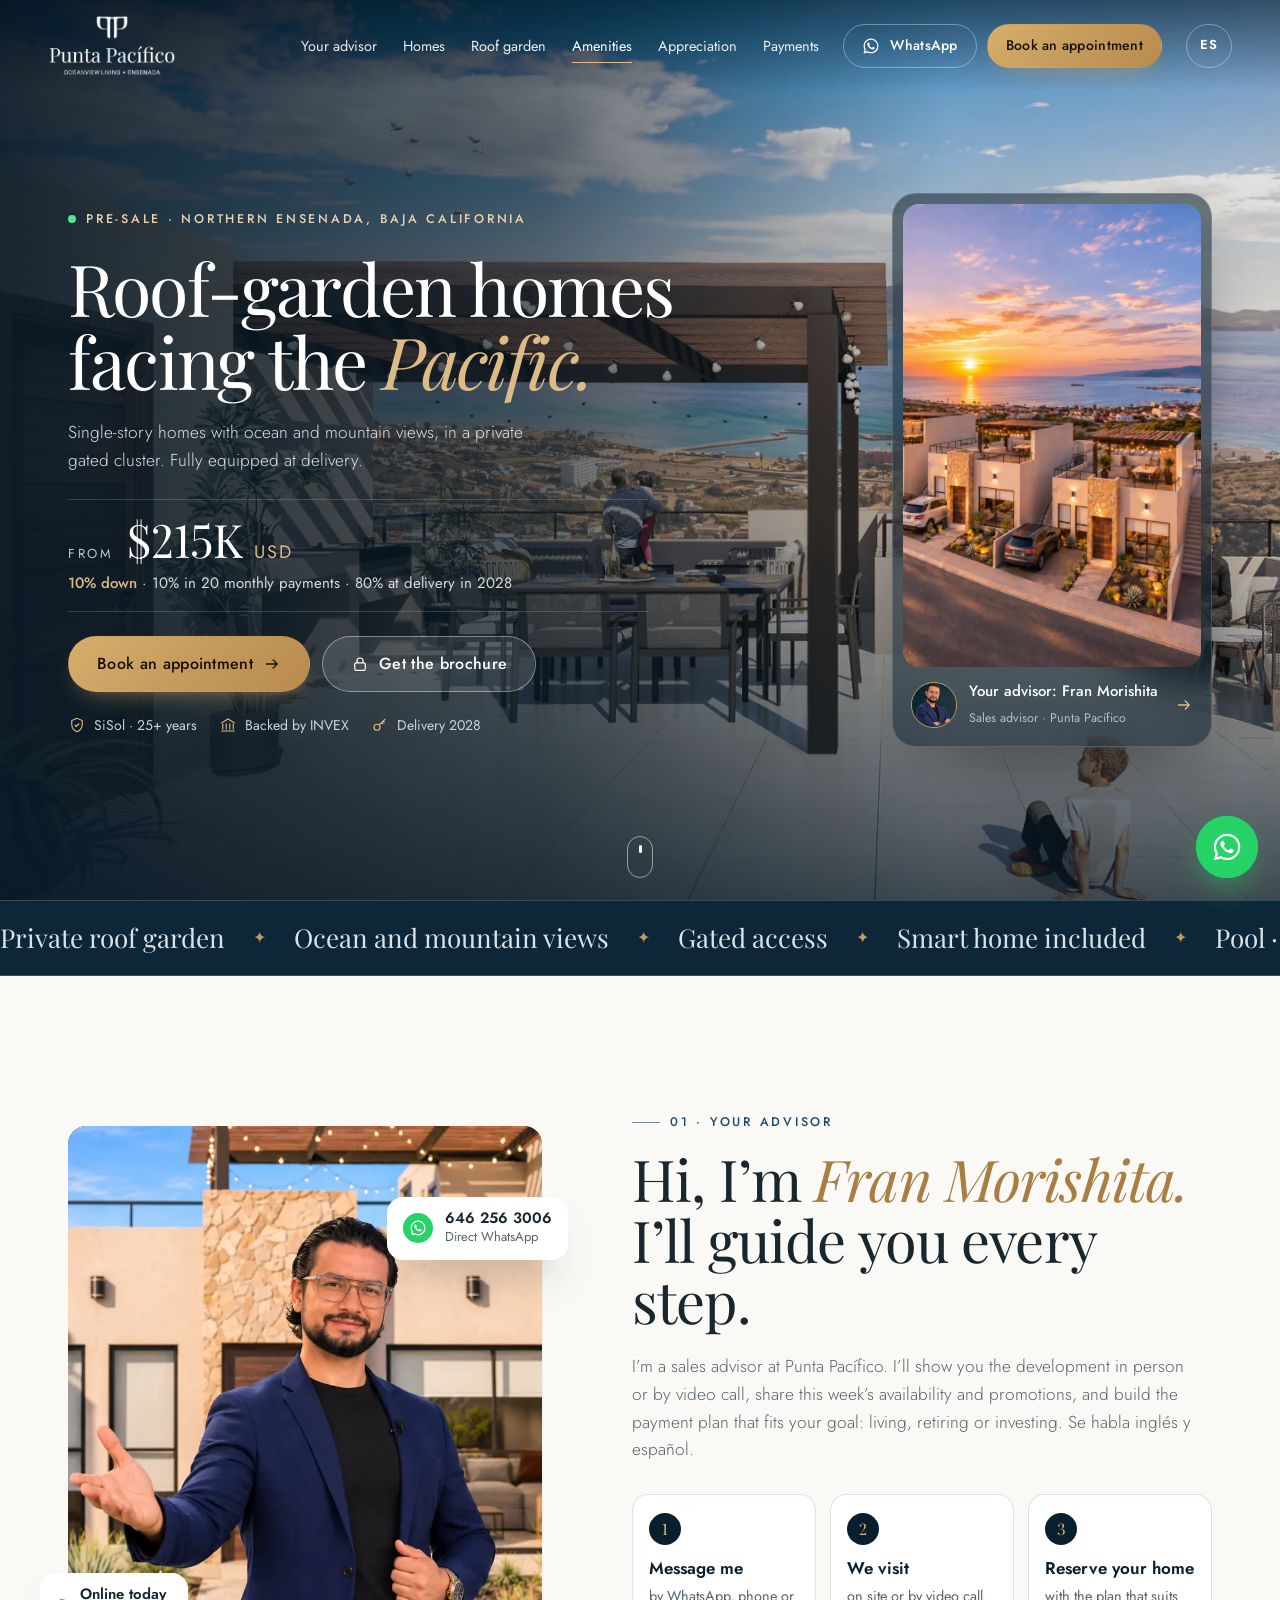
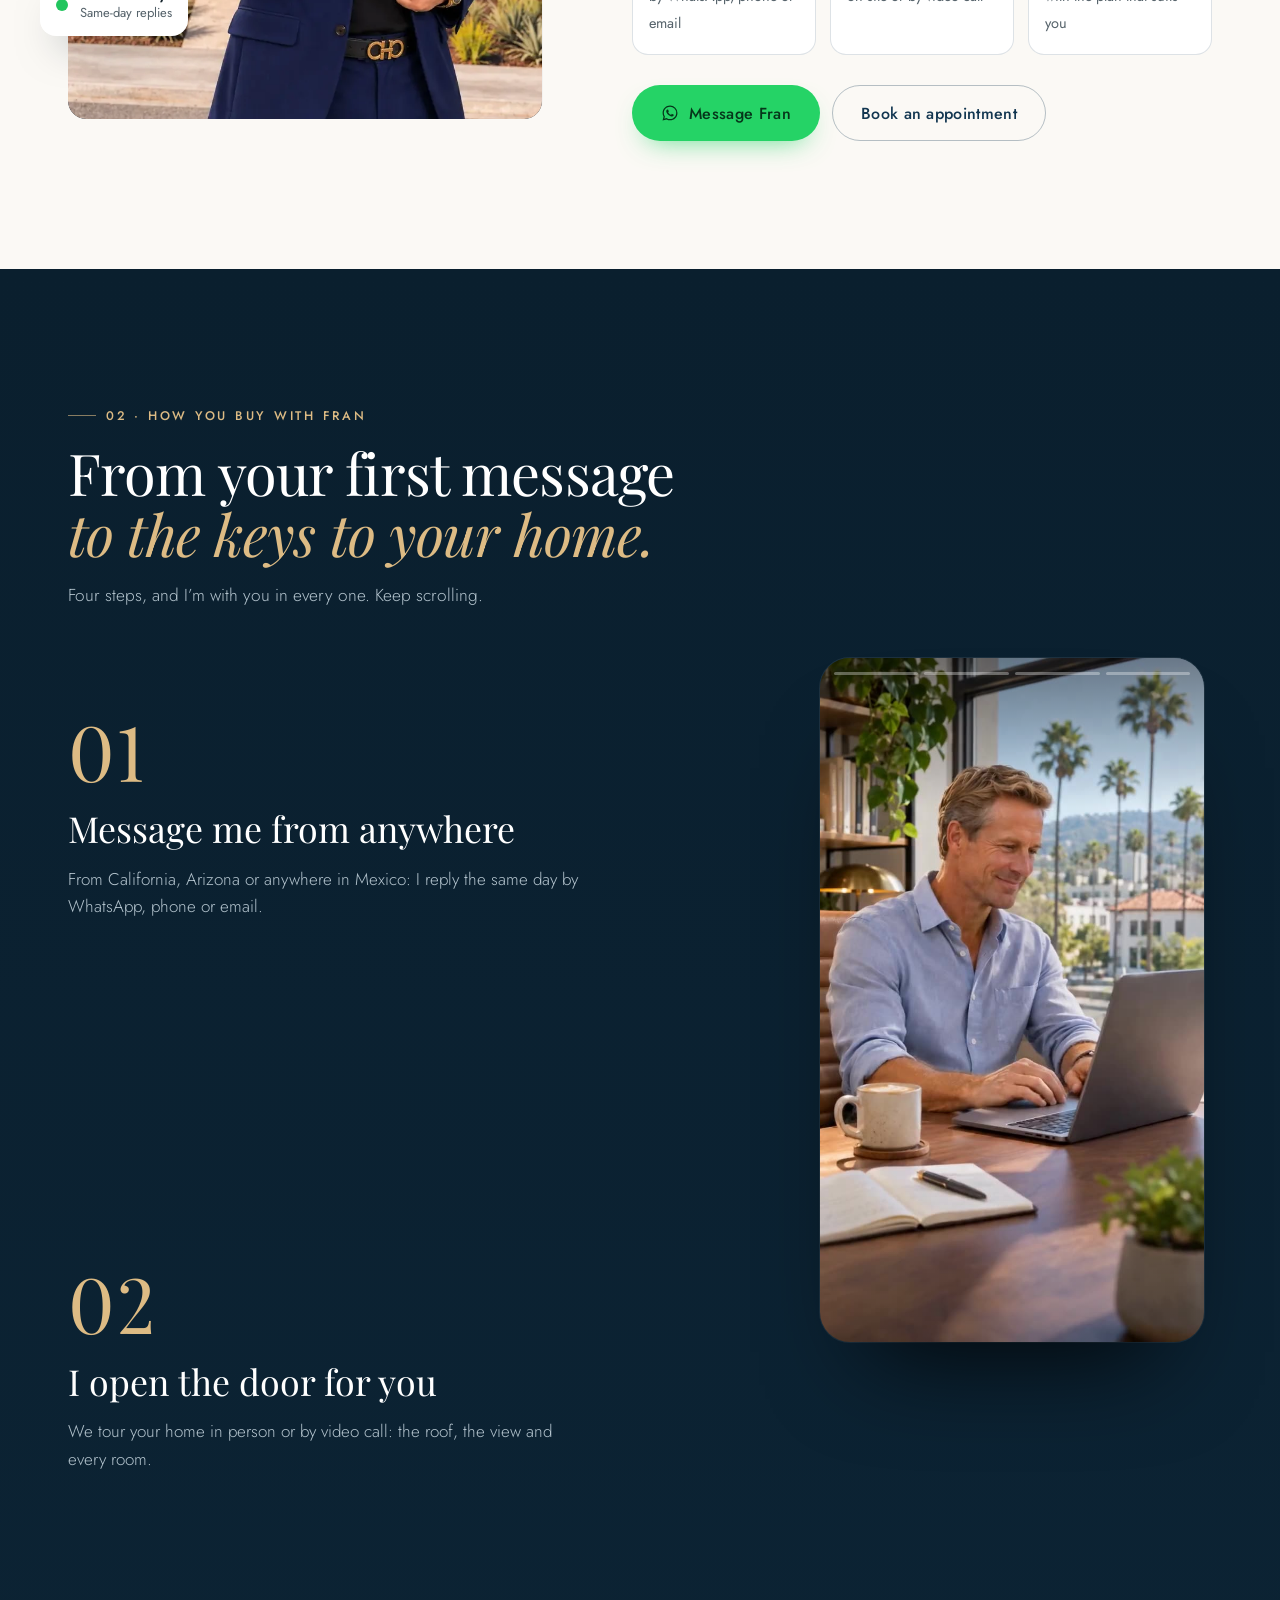
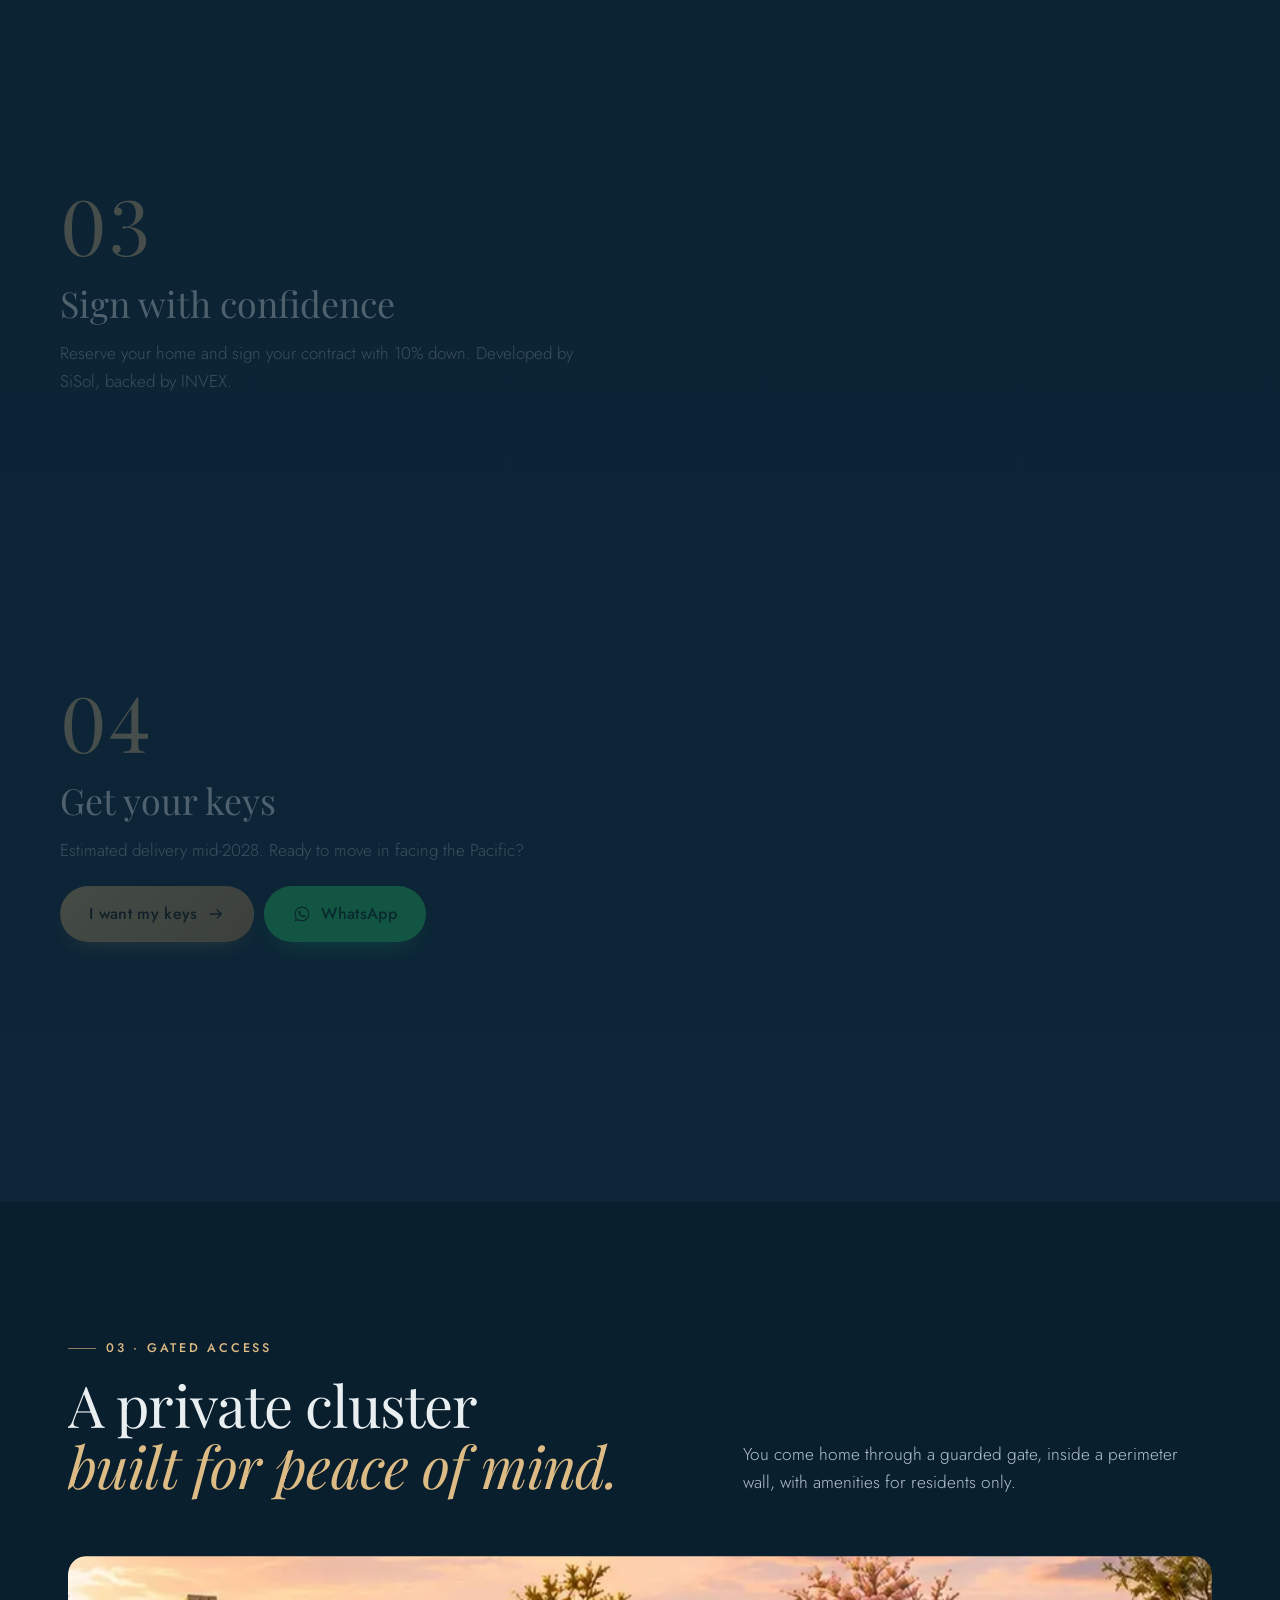
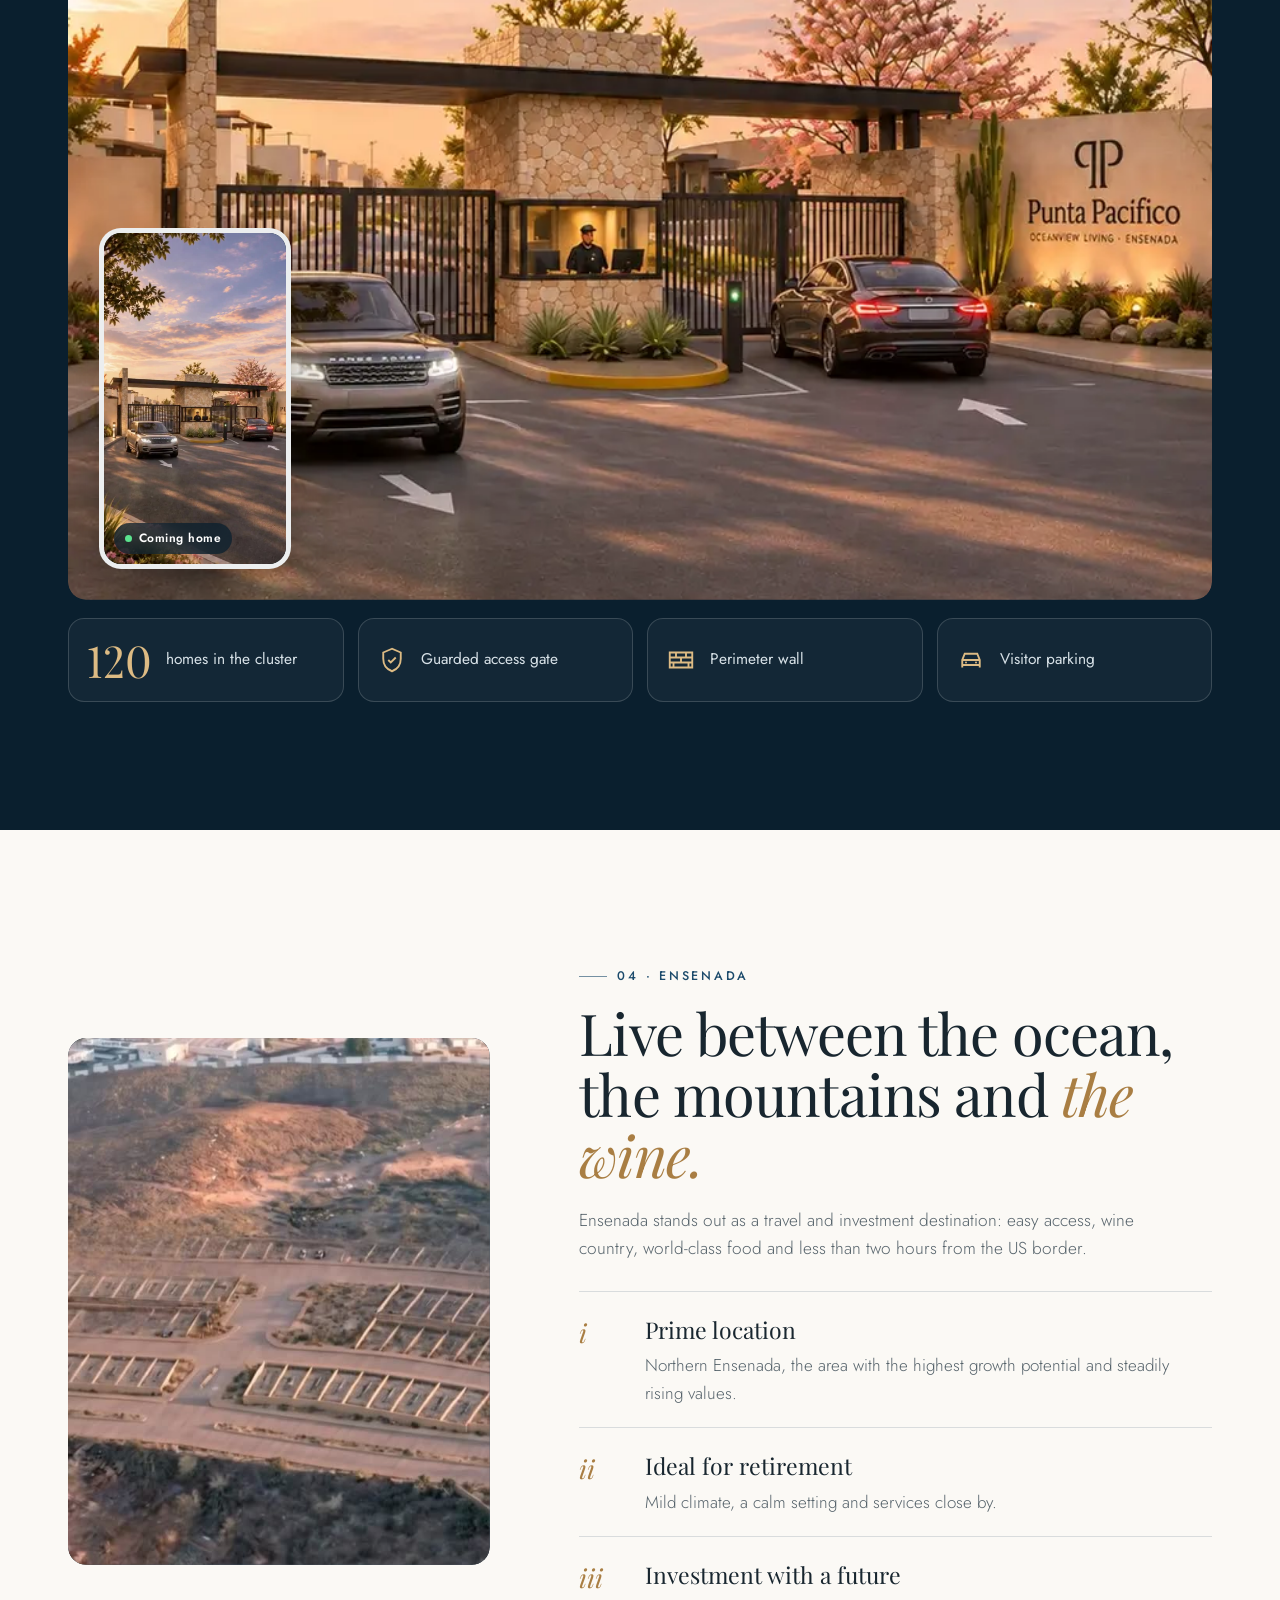
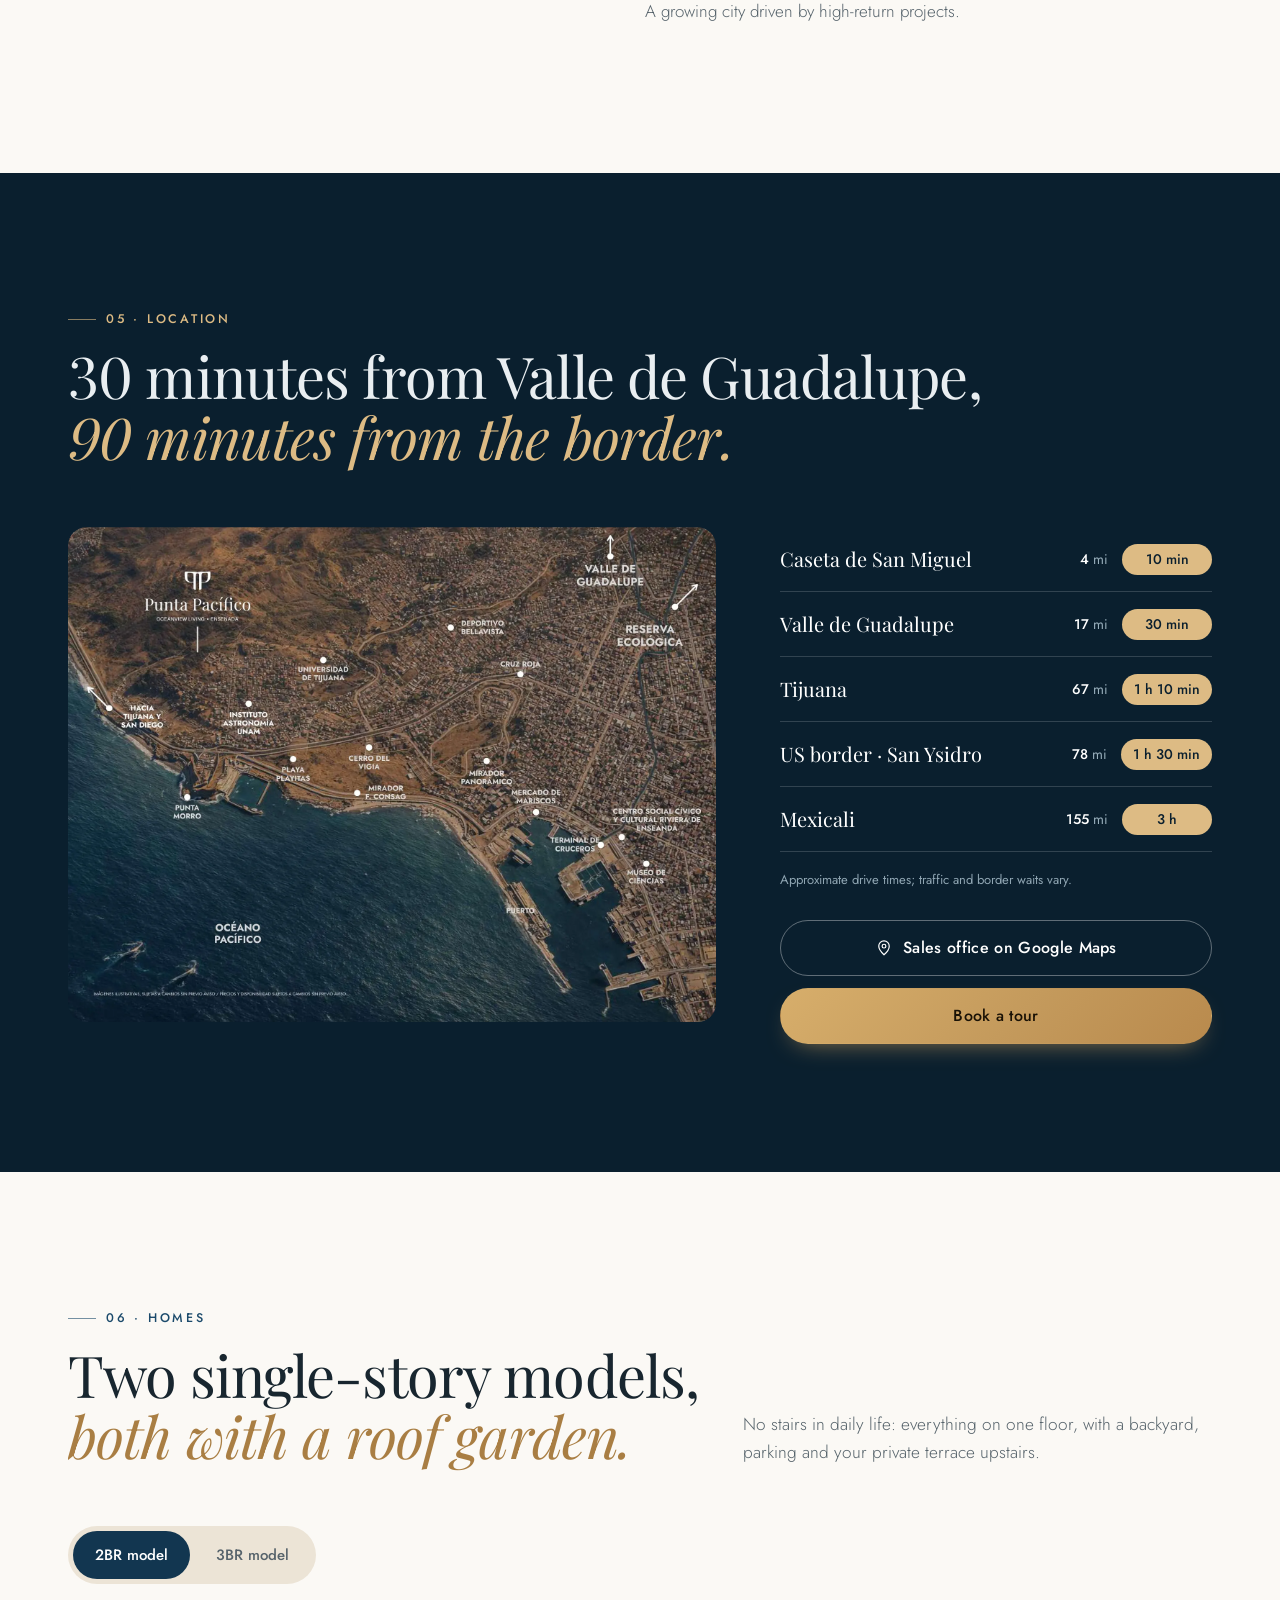
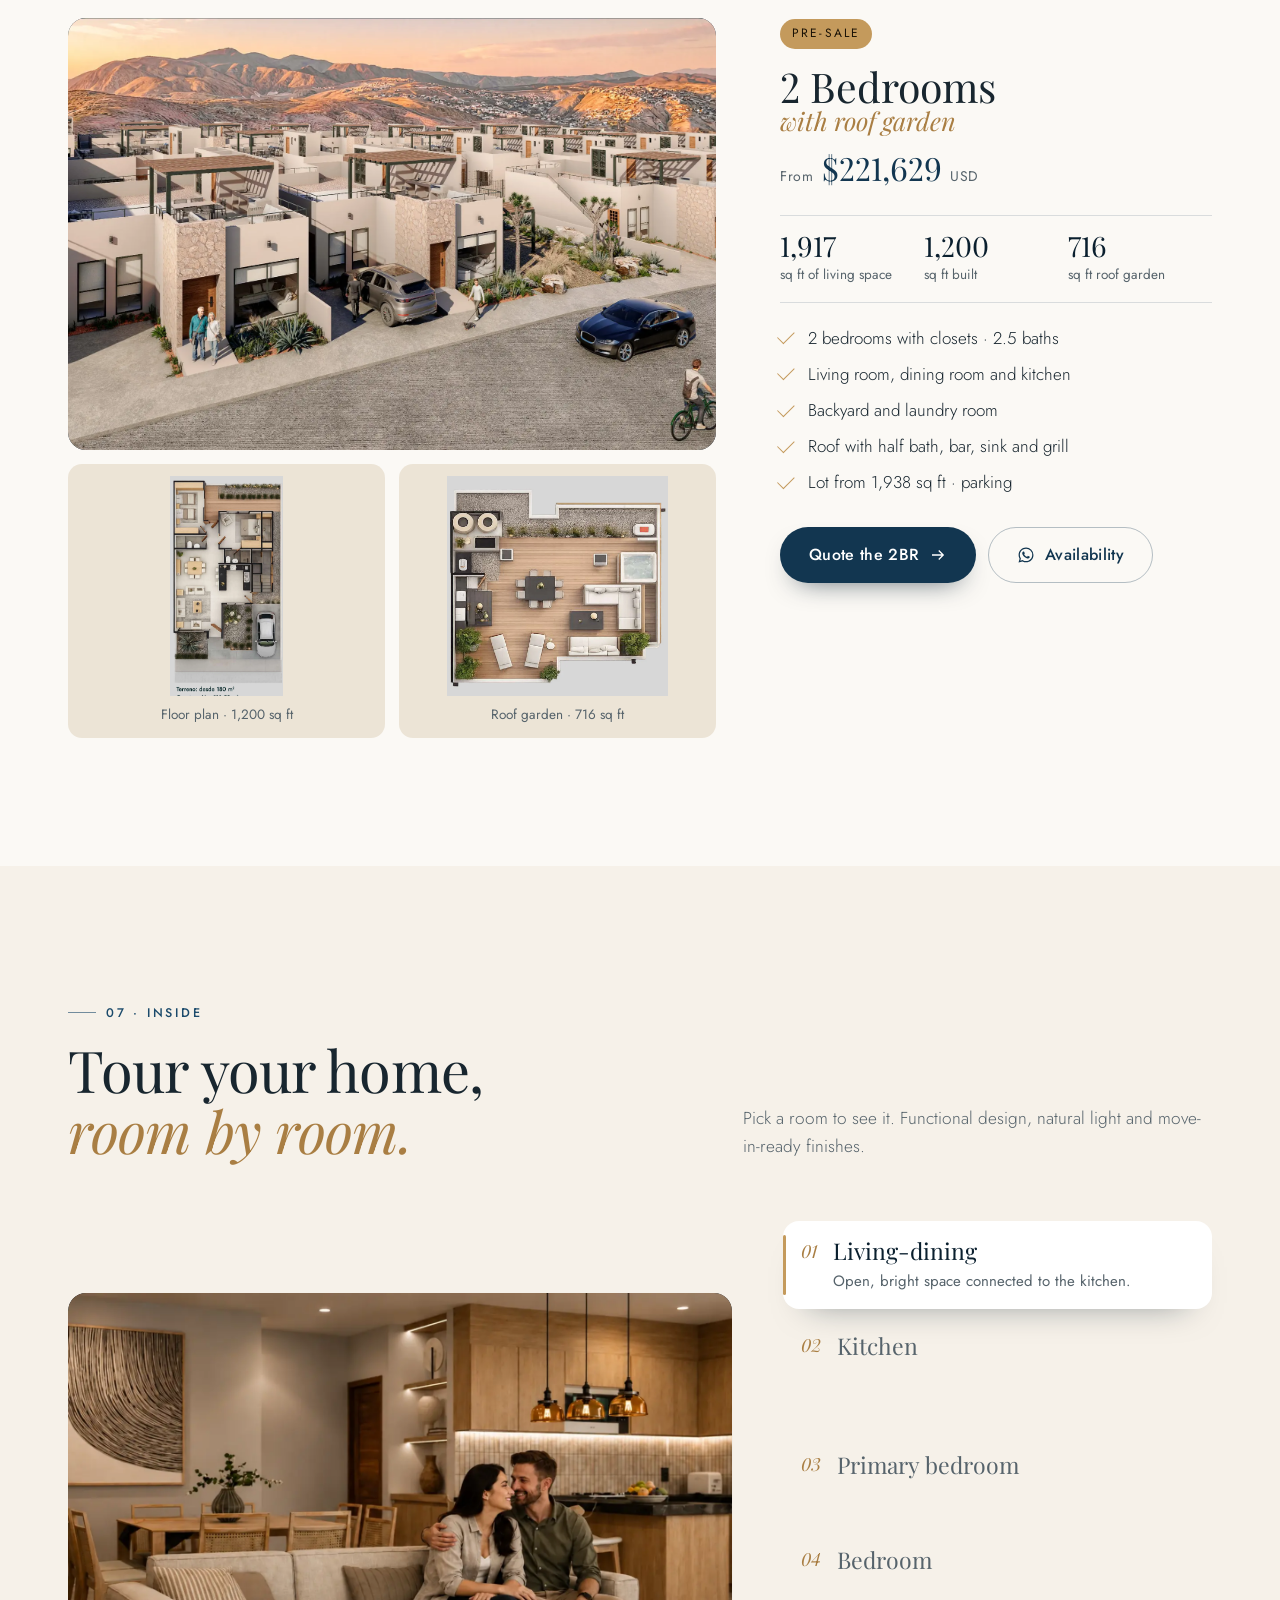
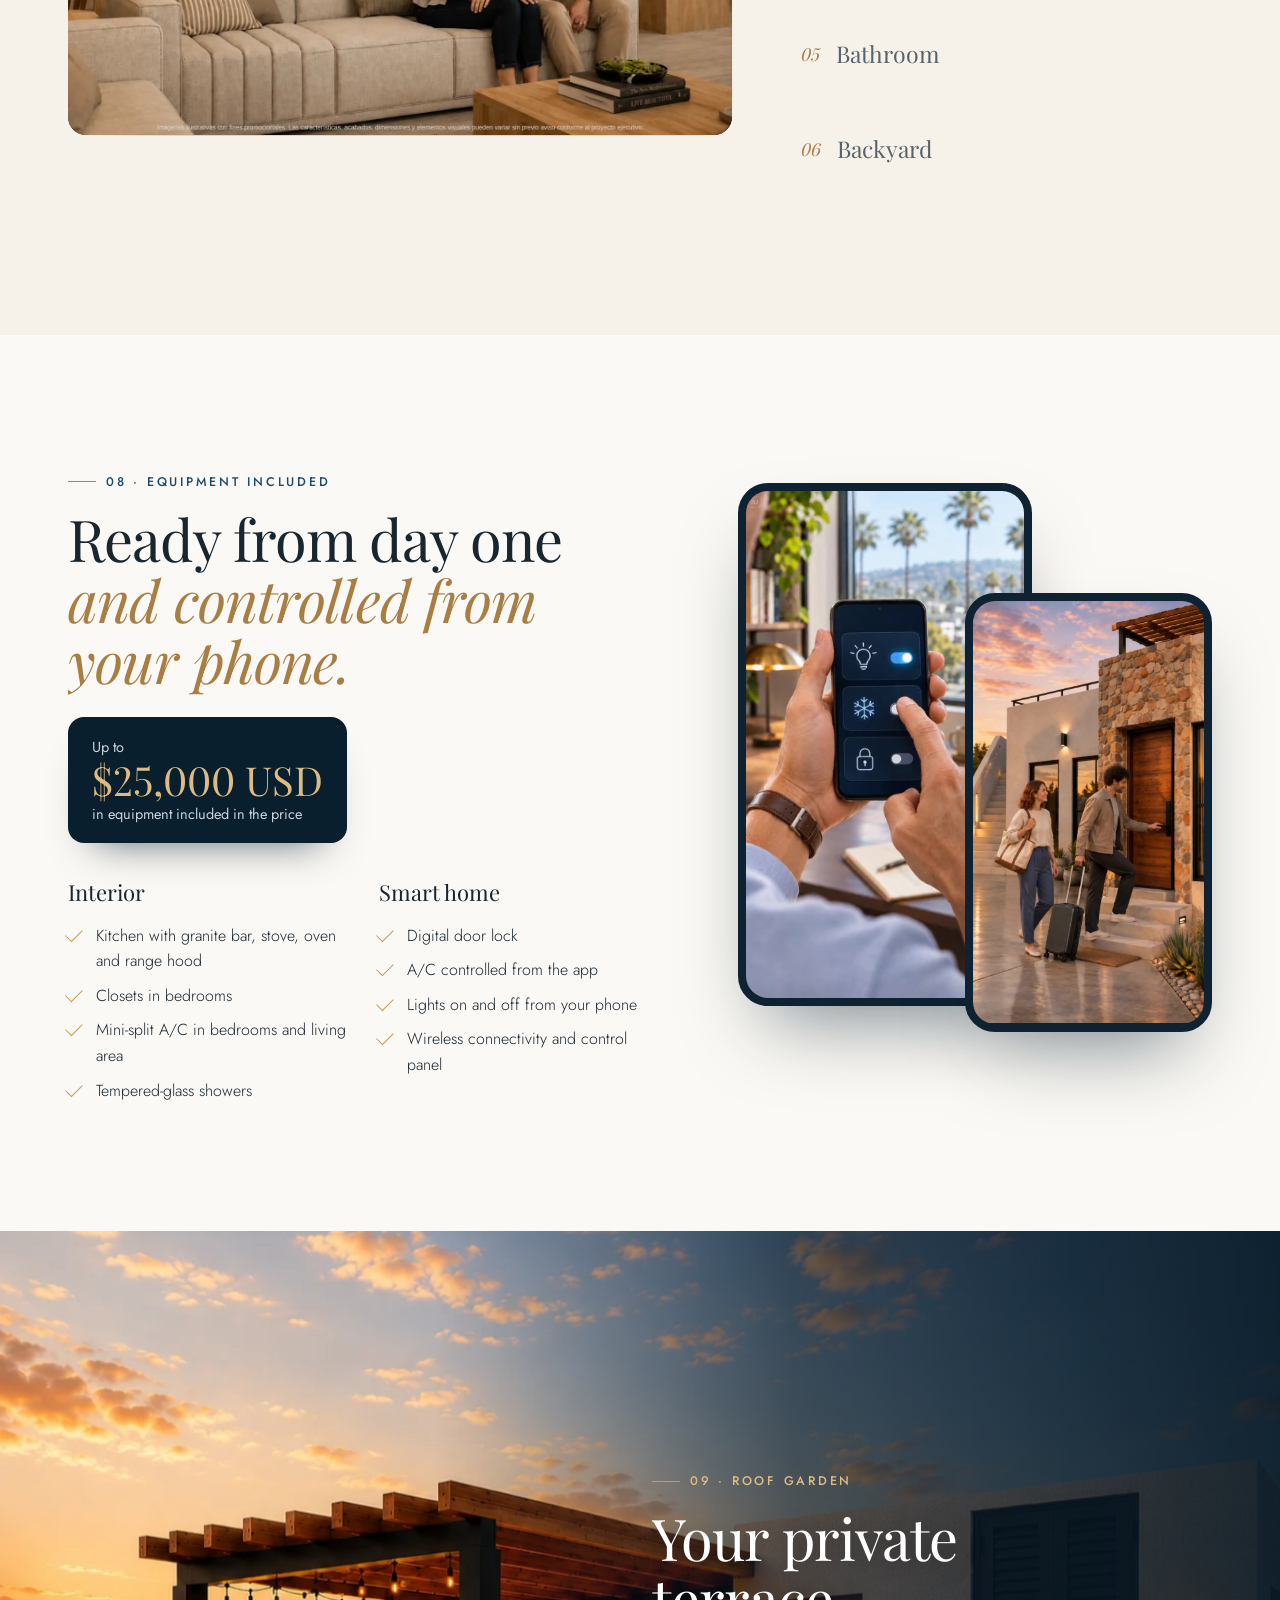
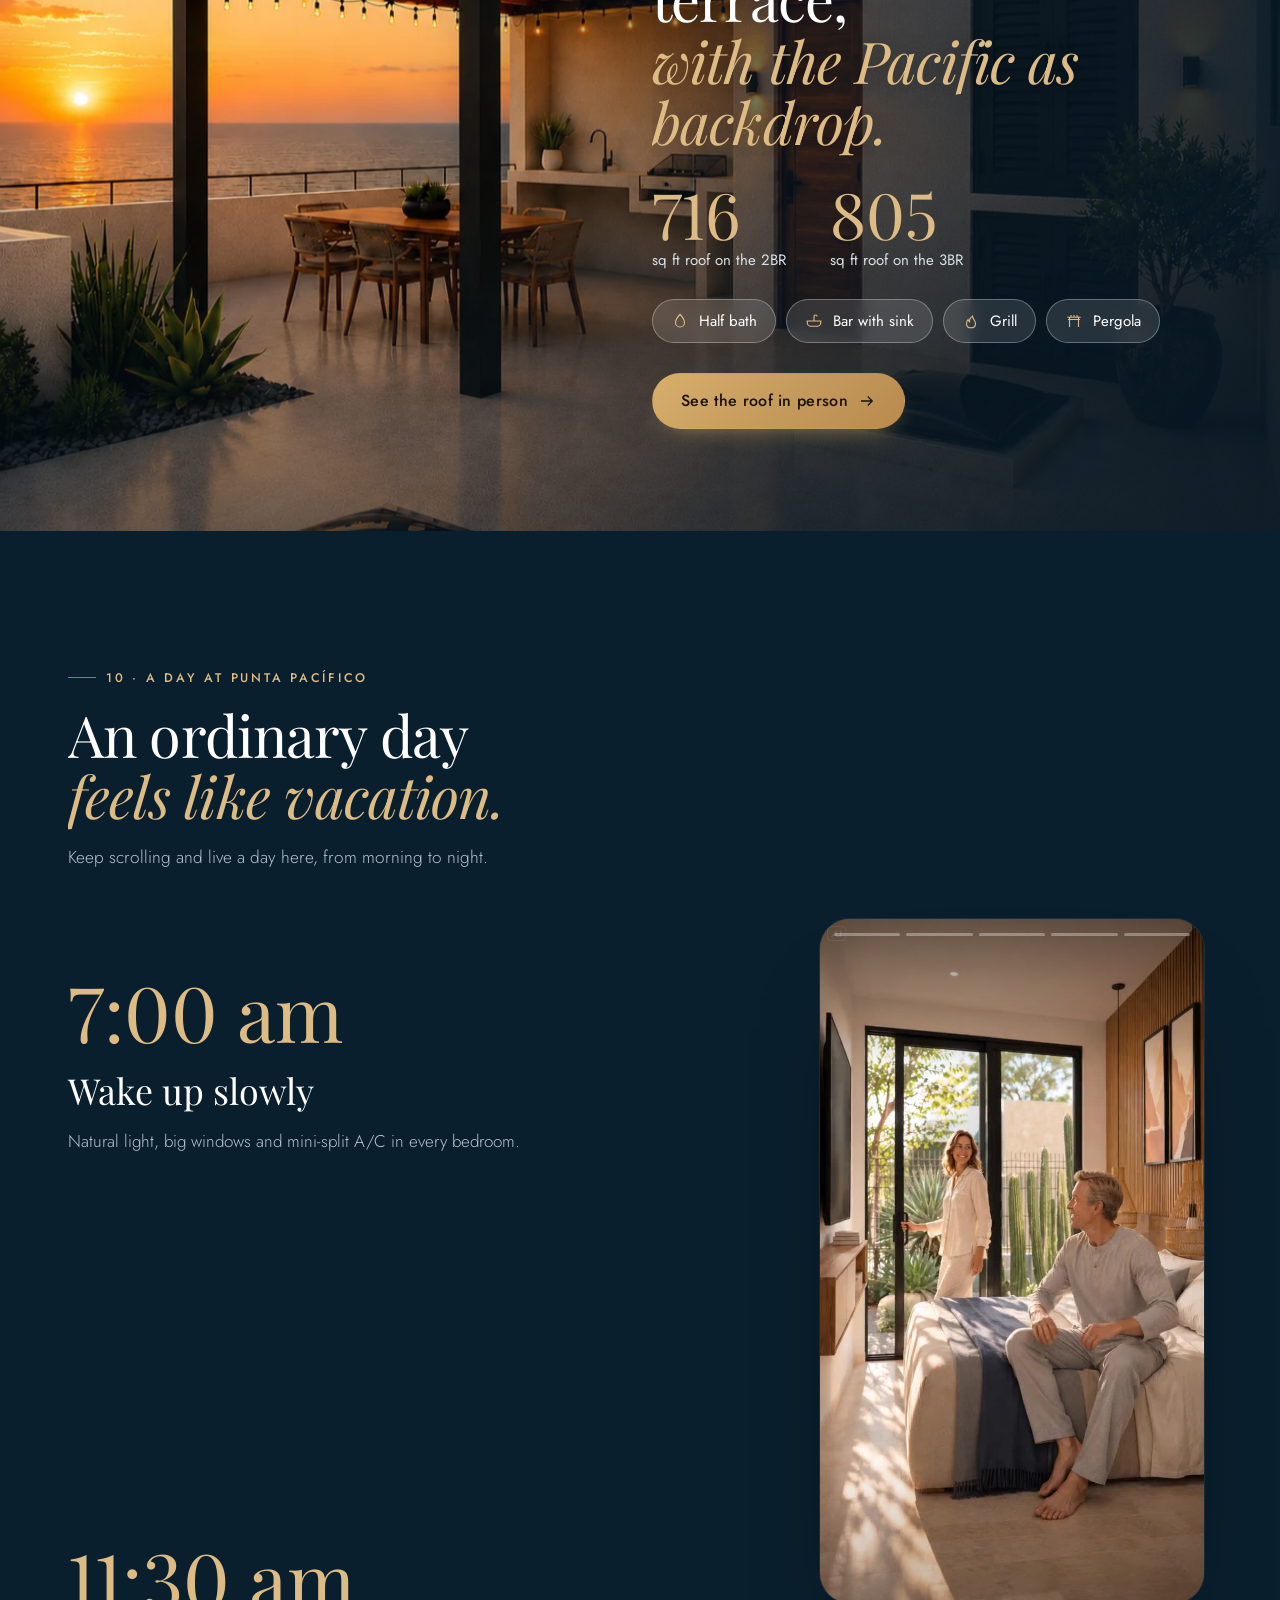
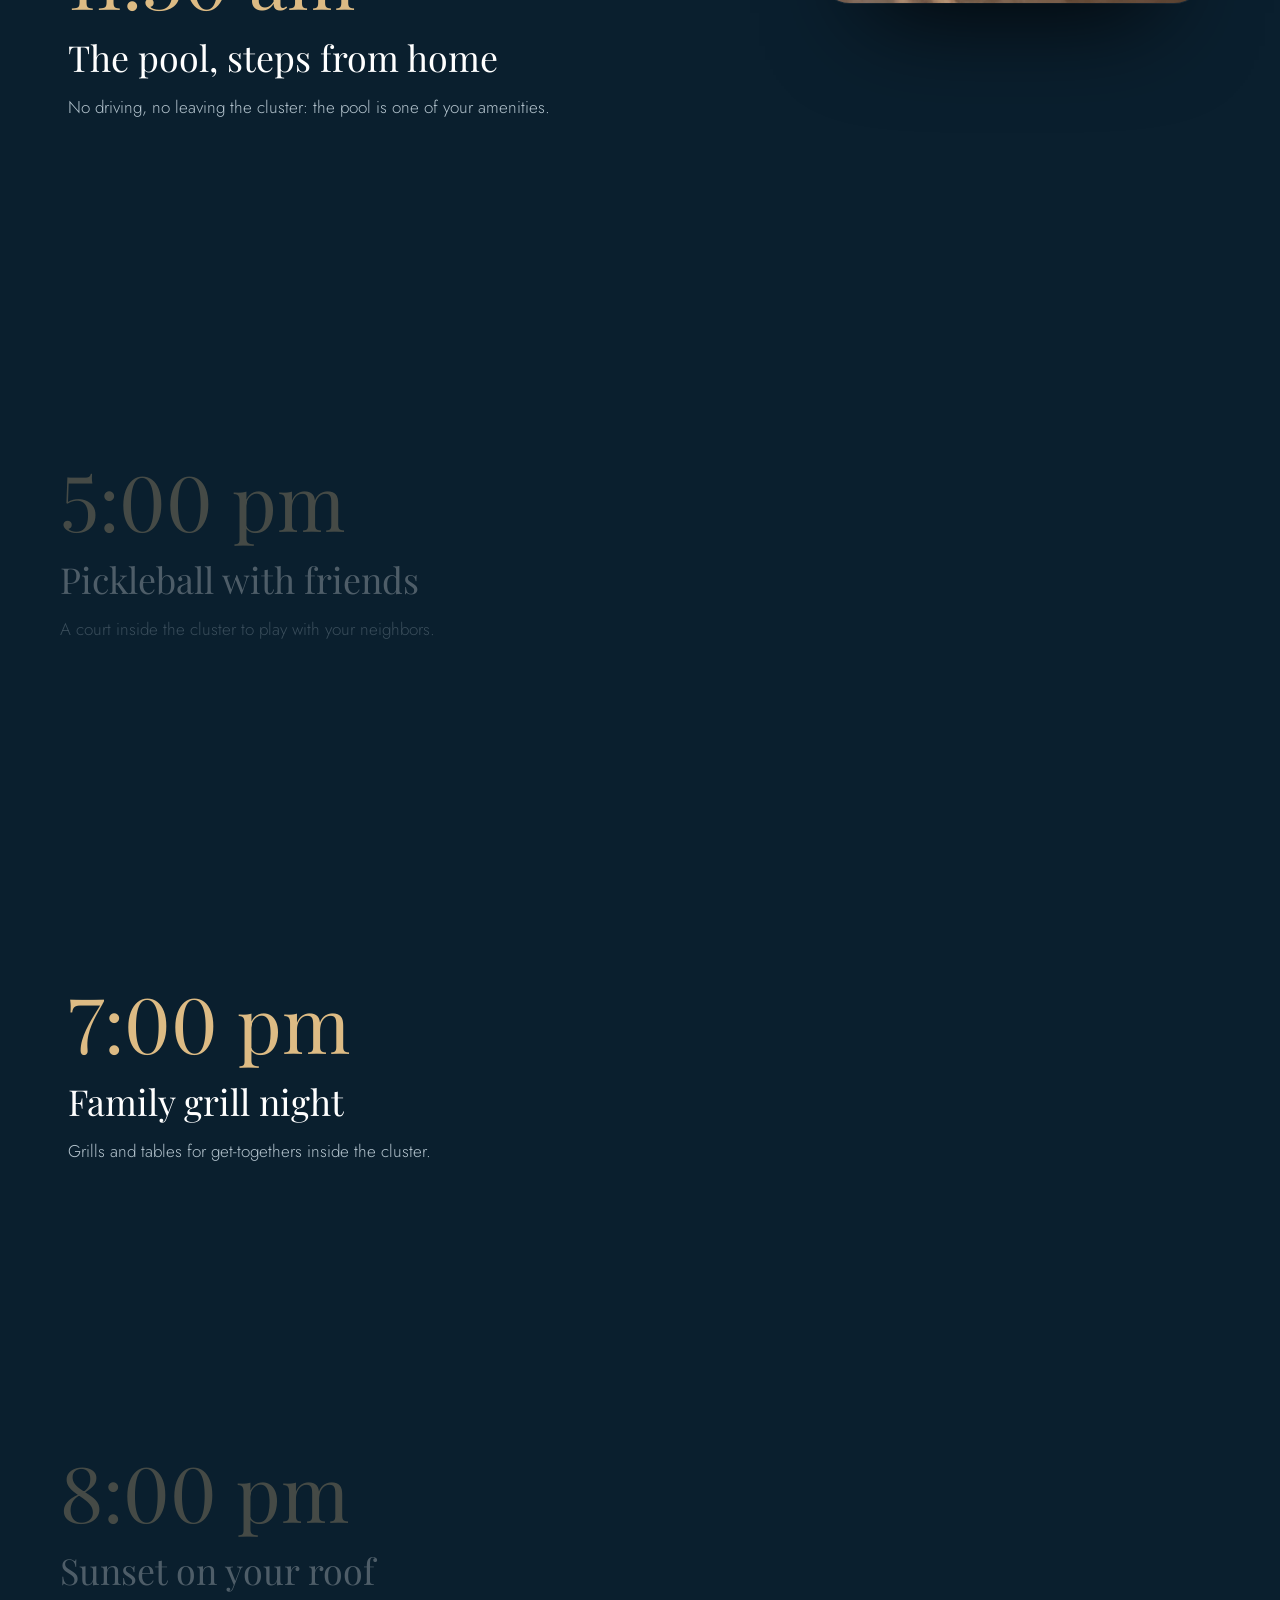
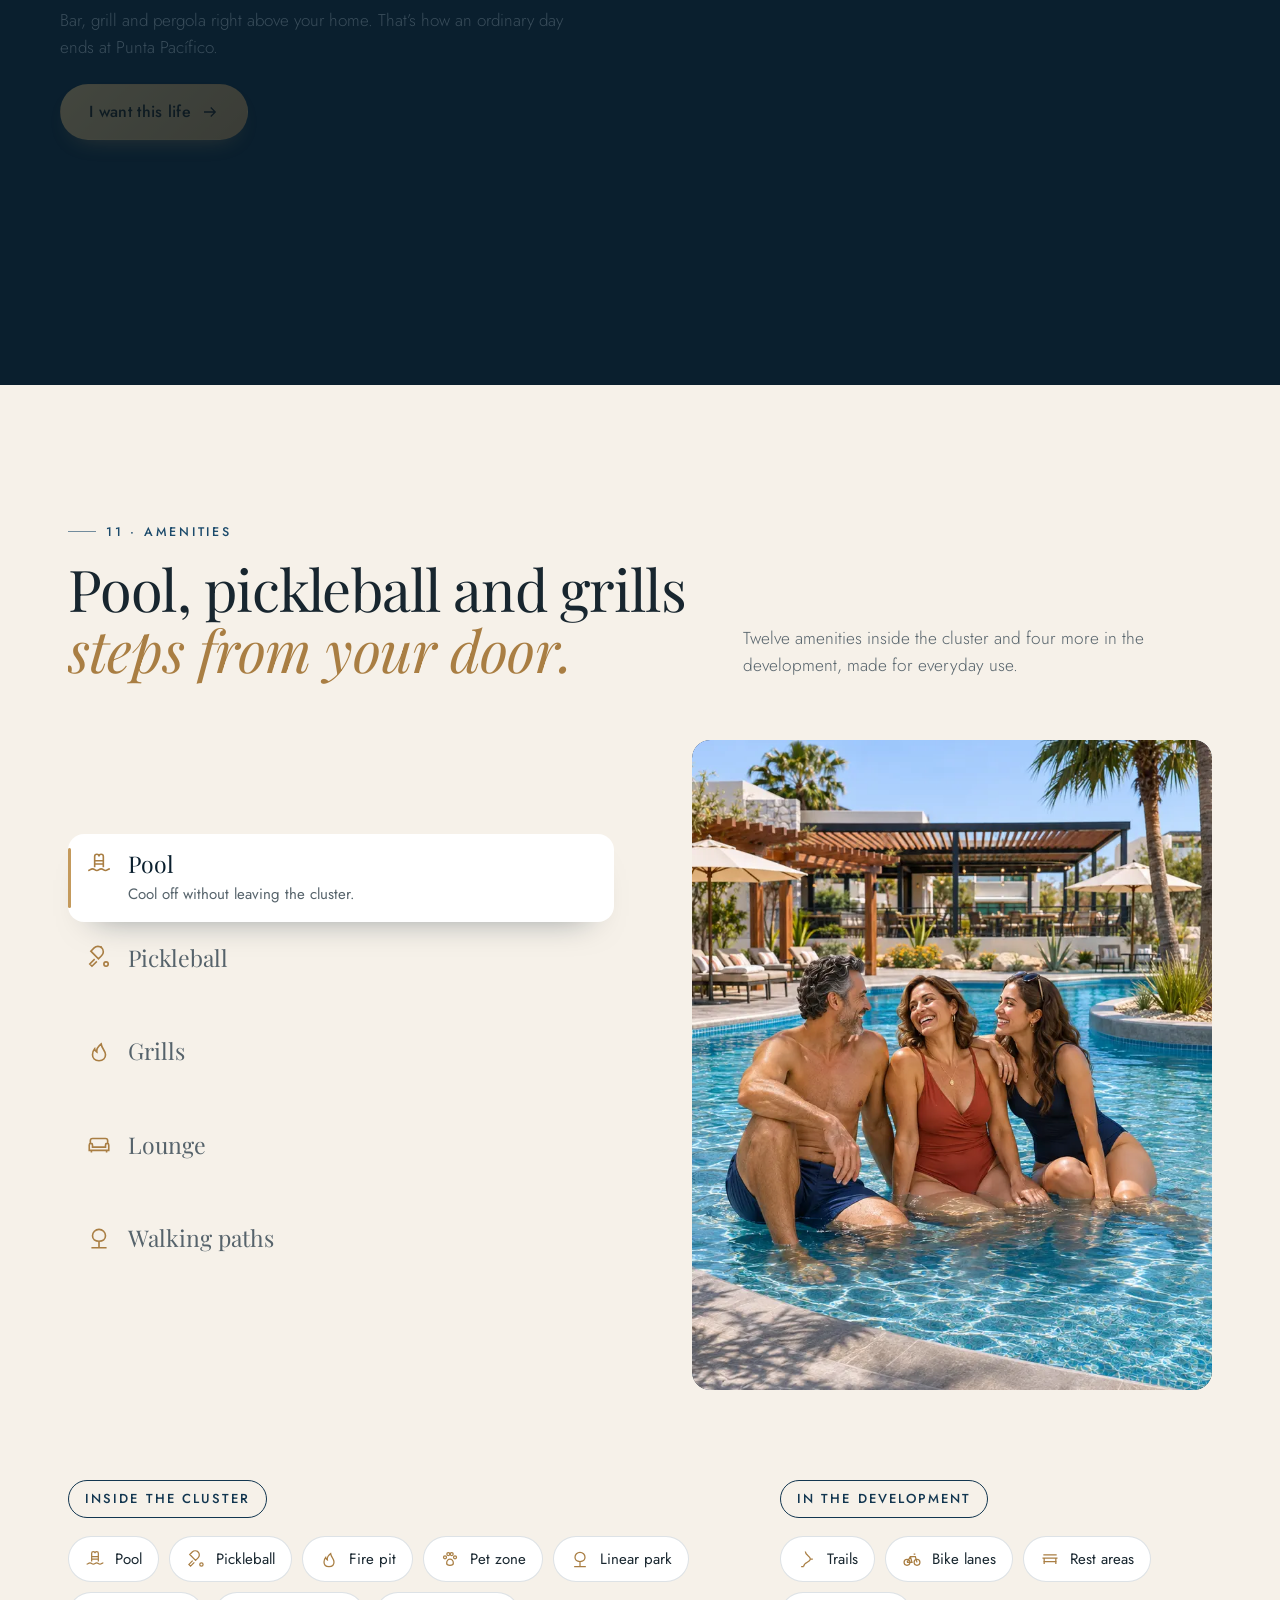
==== commit 696b4f0f: "Precio desde $215K USD en la versión en inglés Co-Authored-By: Claude Opus 5.5 <noreply@anthropic.co" ====
--- a/en.html
+++ b/en.html
@@ -4,7 +4,7 @@
   <meta charset="utf-8">
   <meta name="viewport" content="width=device-width, initial-scale=1, viewport-fit=cover">
   <title>Punta Pacífico Ensenada · Ocean-view homes with roof garden | Fran Morishita</title>
-  <meta name="description" content="Single-story homes with a private roof garden and ocean views in Ensenada, Baja California. Pre-sale from $222K USD with 10% down. Your sales advisor: Fran Morishita.">
+  <meta name="description" content="Single-story homes with a private roof garden and ocean views in Ensenada, Baja California. Pre-sale from $215K USD with 10% down. Your sales advisor: Fran Morishita.">
   <meta name="page-type" content="product">
   <meta name="site-kind" content="other">
   <meta name="theme-color" content="#0A1F2E">
@@ -17,7 +17,7 @@
   <meta property="og:locale" content="en_US">
   <meta property="og:site_name" content="Punta Pacífico">
   <meta property="og:title" content="Punta Pacífico · Ocean-view homes with roof garden in Ensenada">
-  <meta property="og:description" content="Pre-sale from $222K USD. 10% down, 10% in 20 monthly payments and 80% at delivery. Book an appointment with Fran Morishita.">
+  <meta property="og:description" content="Pre-sale from $215K USD. 10% down, 10% in 20 monthly payments and 80% at delivery. Book an appointment with Fran Morishita.">
   <meta property="og:image" content="https://puntapacifico.vercel.app/assets/brand/og.jpg">
   <meta property="og:image:width" content="1200">
   <meta property="og:image:height" content="630">
@@ -114,7 +114,7 @@
 
           <div class="hero__price">
             <span class="hero__from">From</span>
-            <span class="hero__amount">$<span data-count="222" data-hero>222</span>K <small>USD</small></span>
+            <span class="hero__amount">$<span data-count="215" data-hero>215</span>K <small>USD</small></span>
             <span class="hero__note"><b>10% down</b> · 10% in 20 monthly payments · 80% at delivery in 2028</span>
           </div>
 
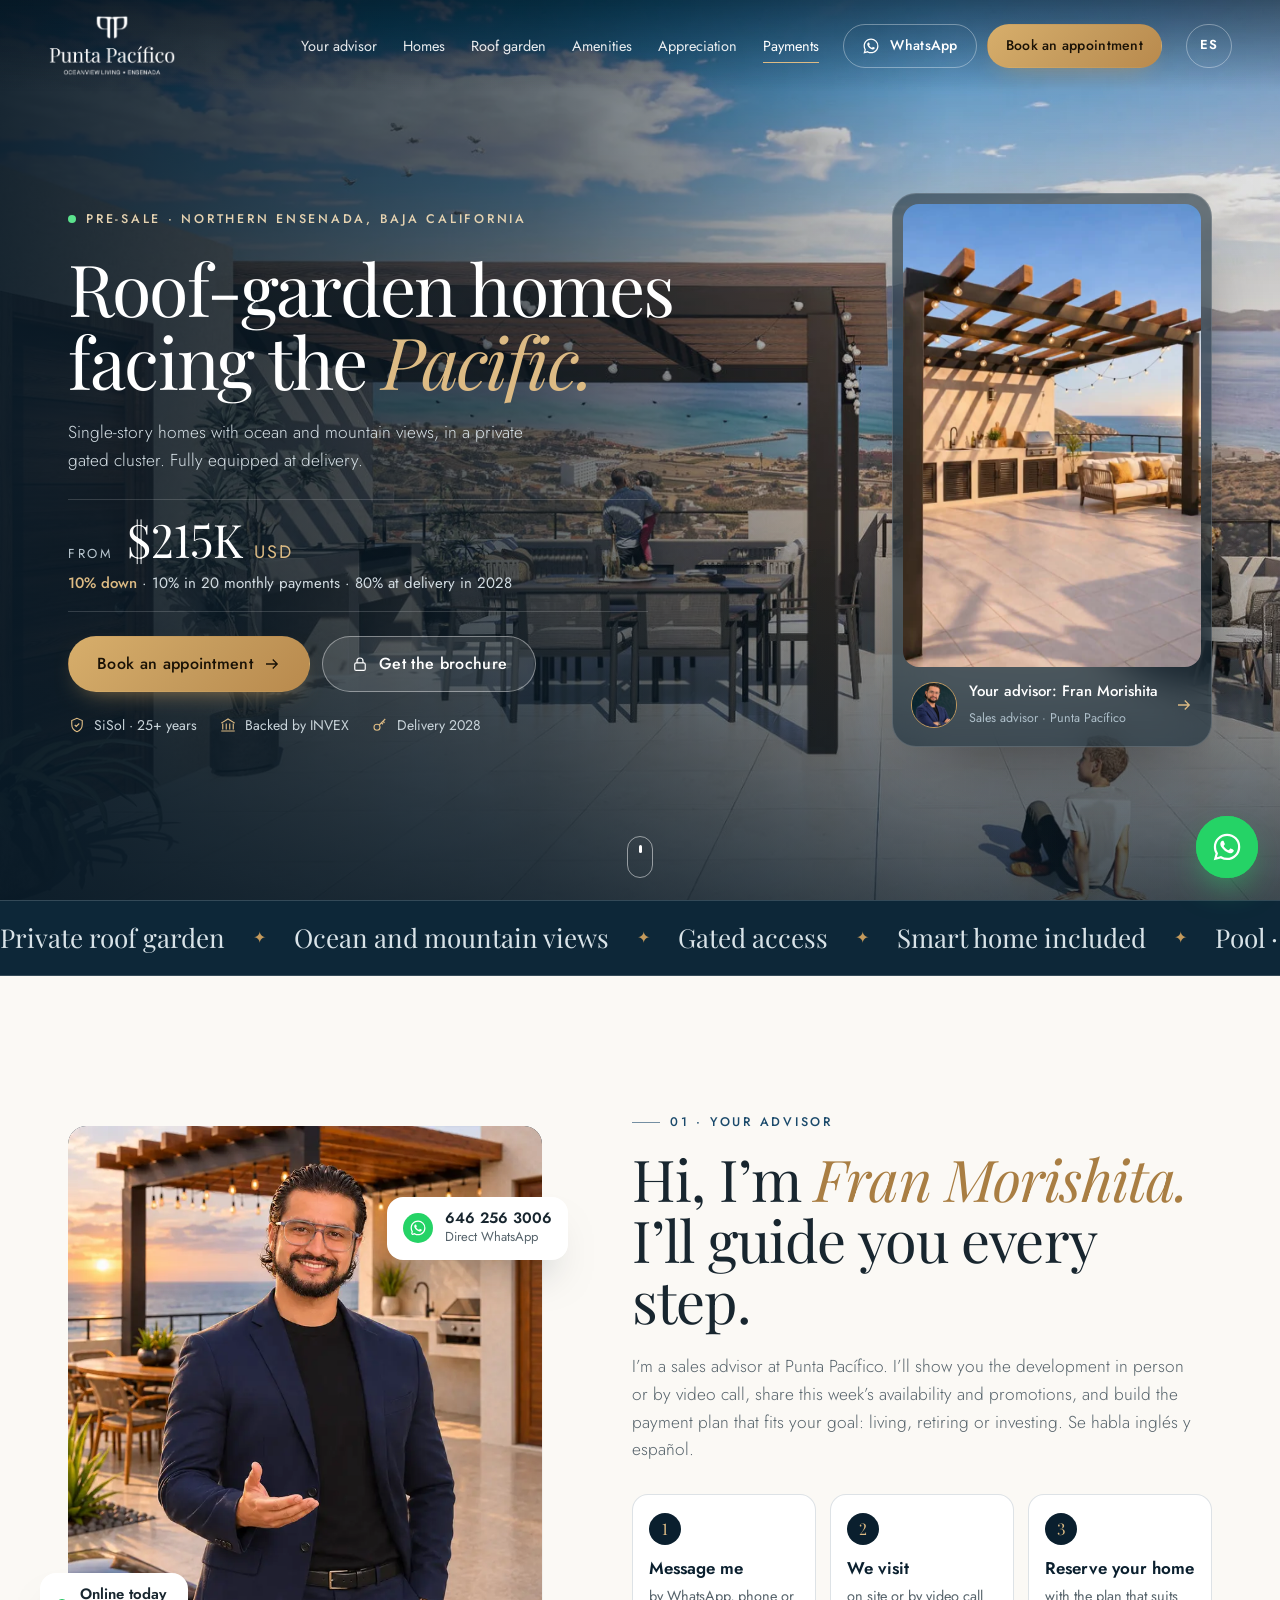
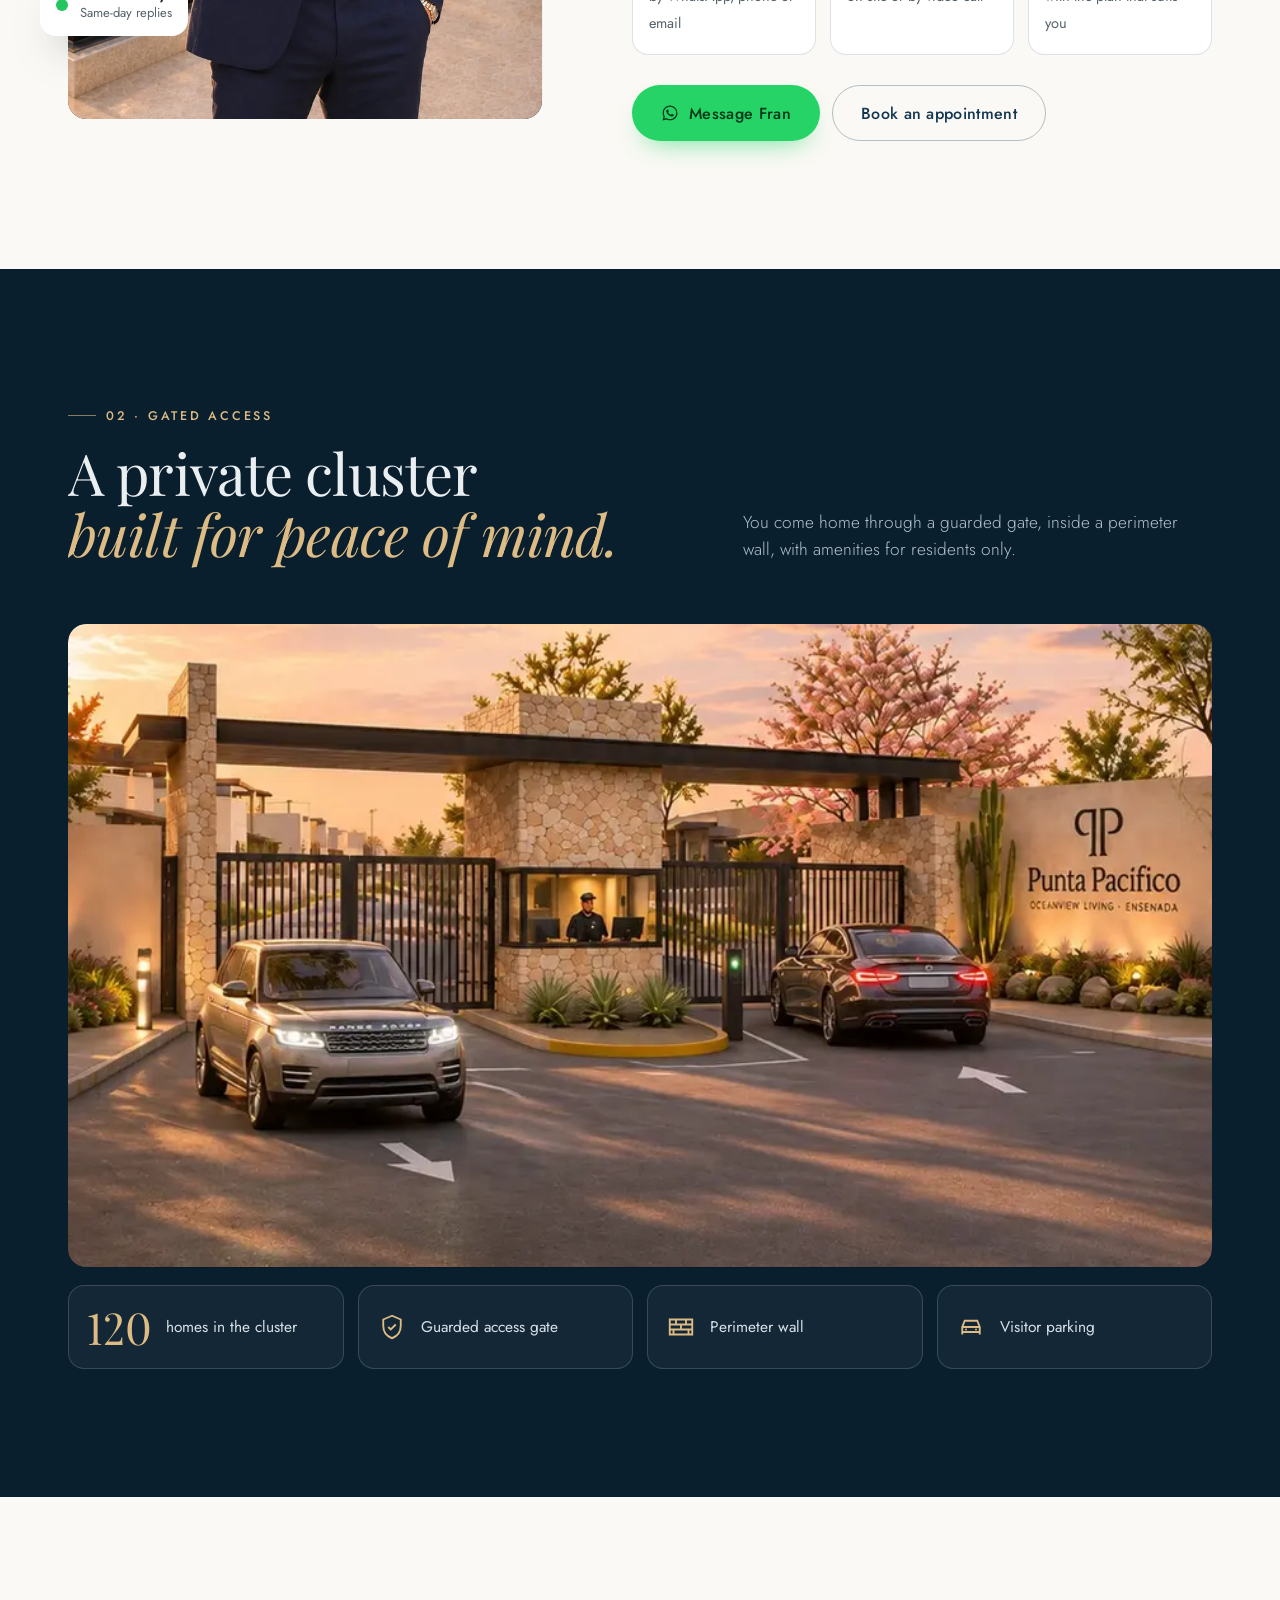
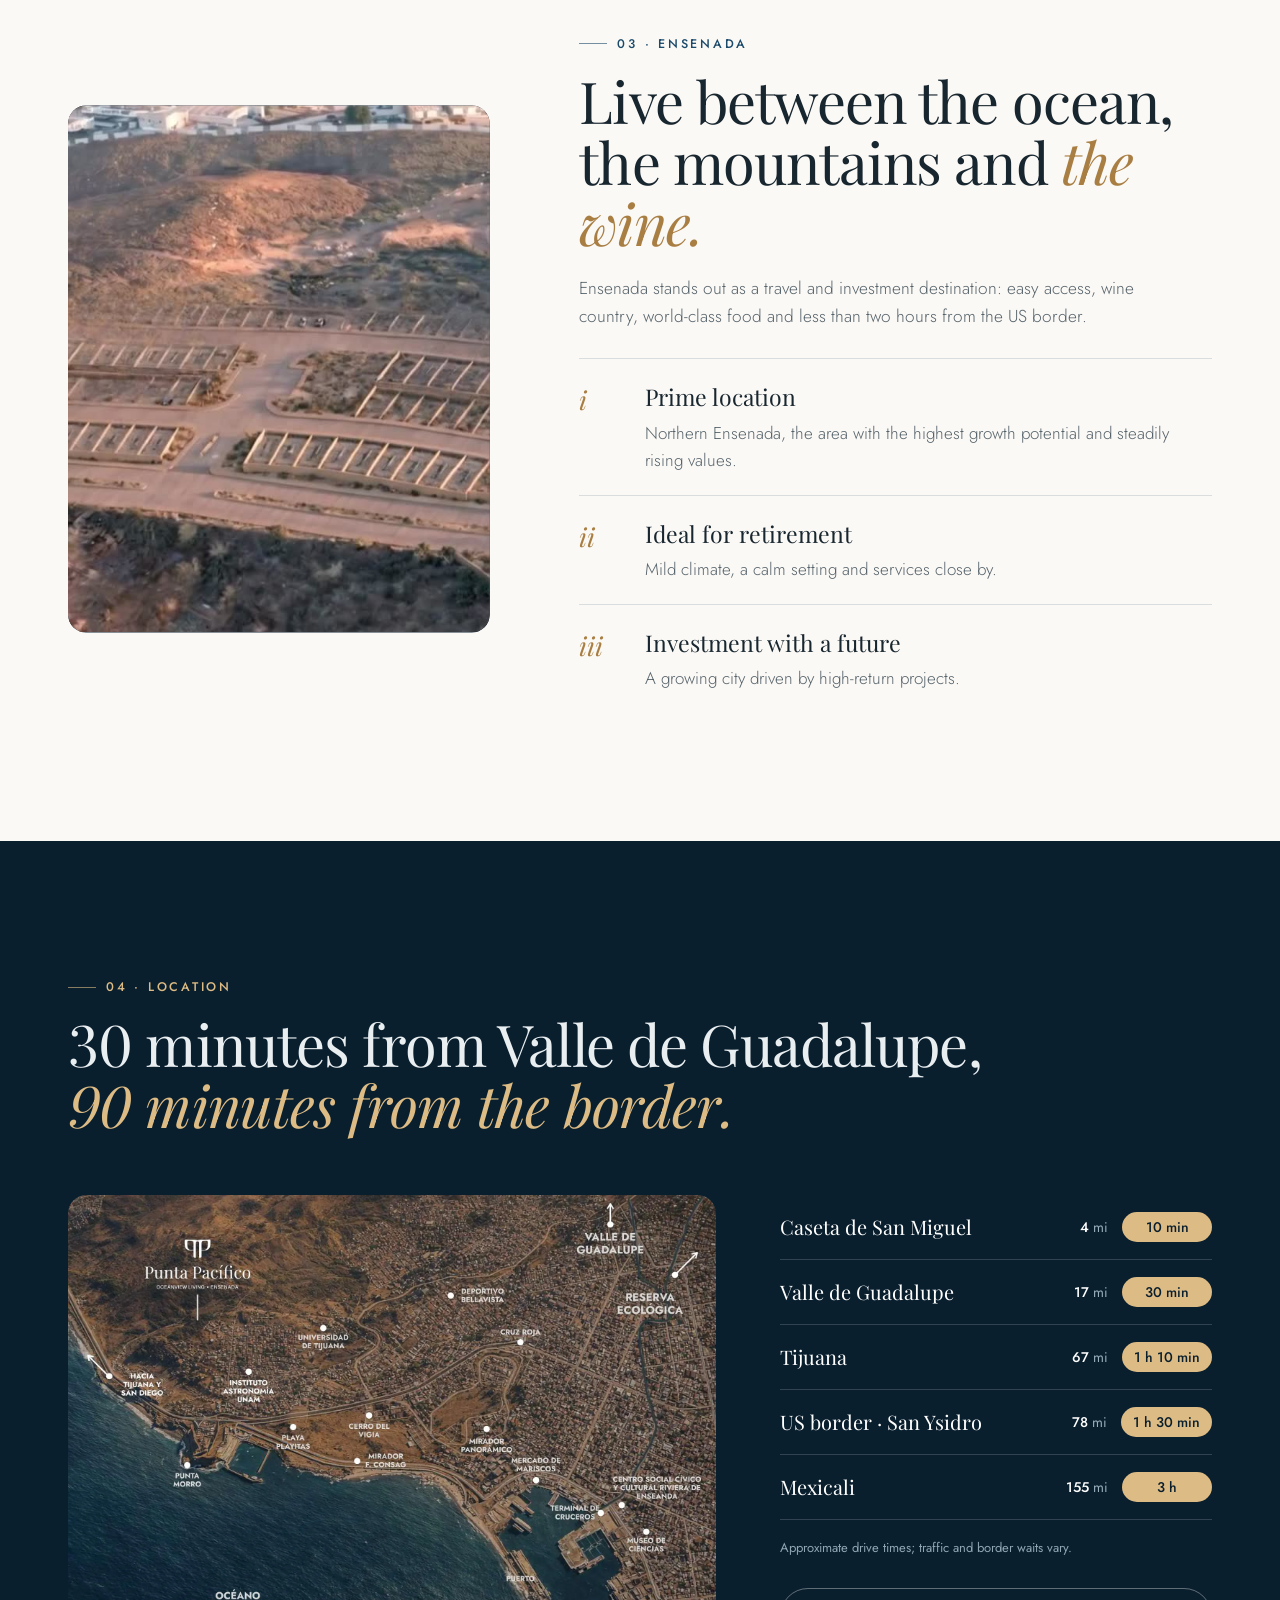
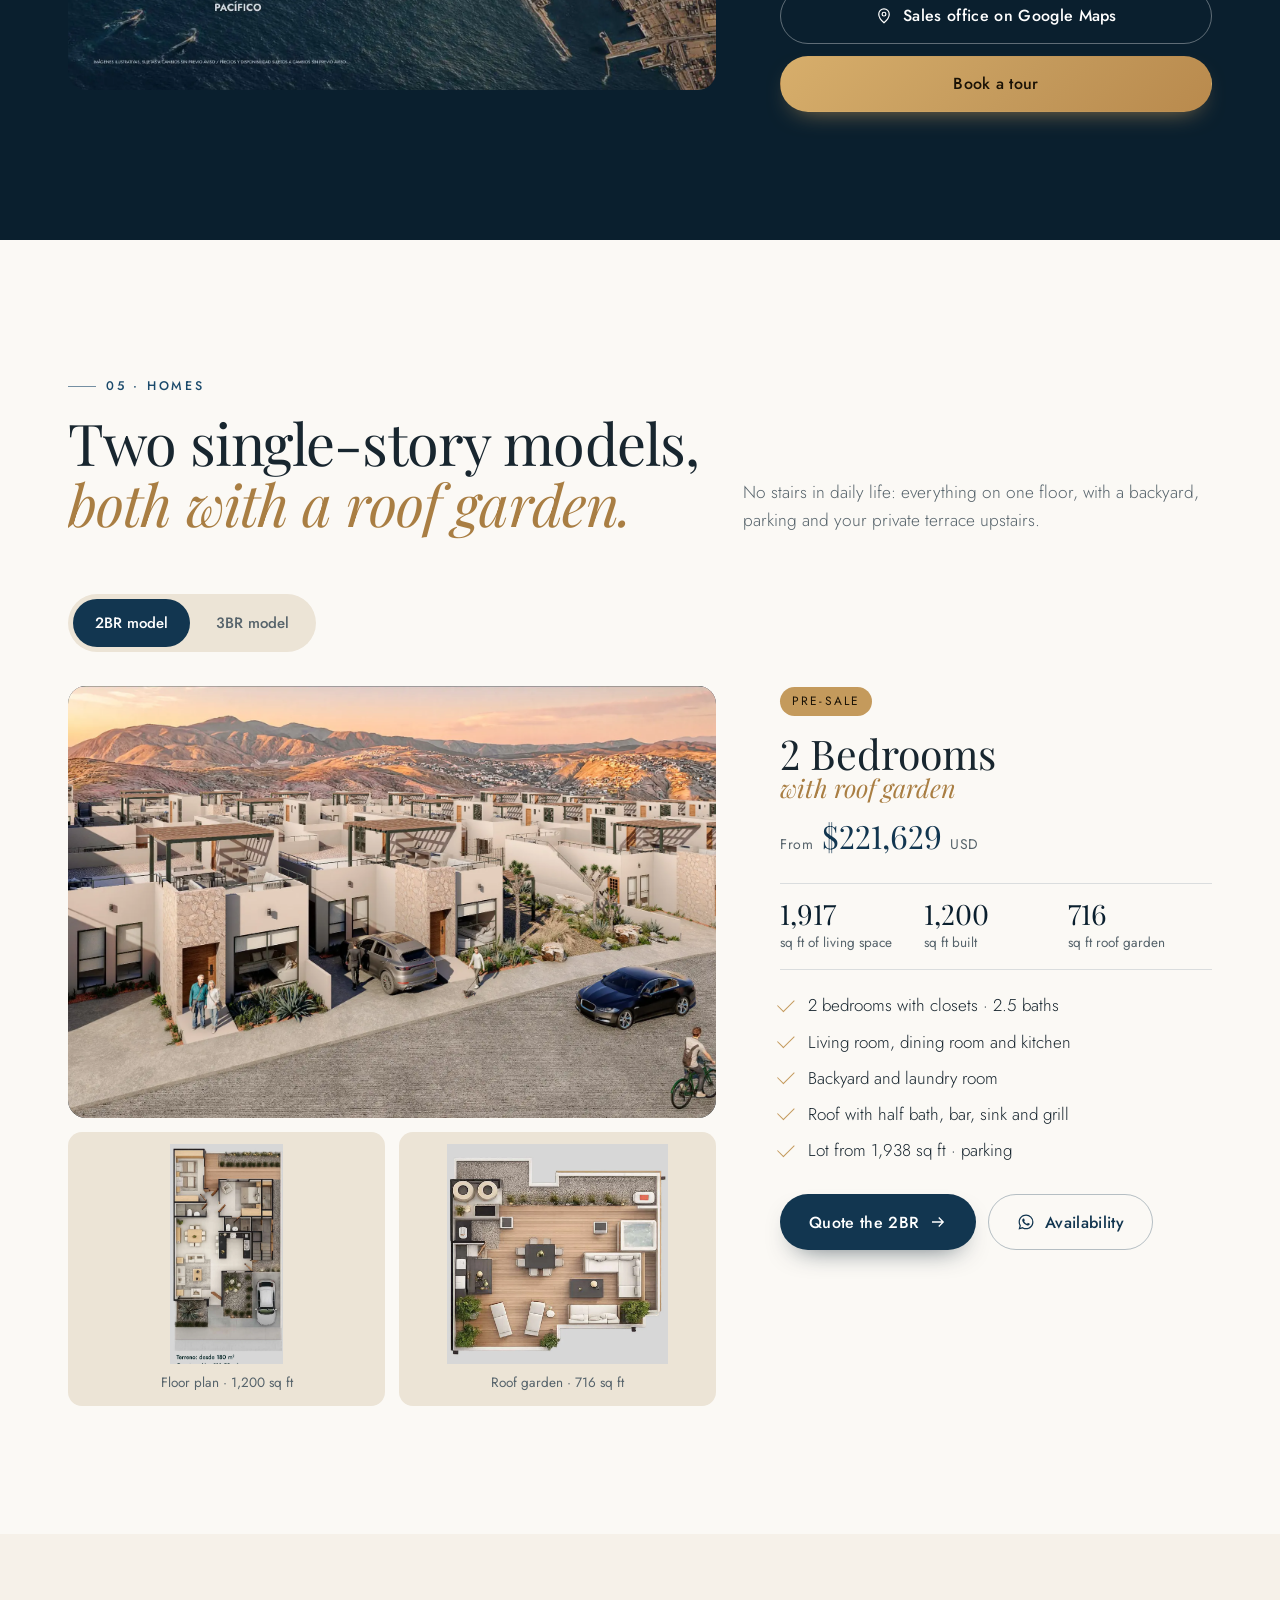
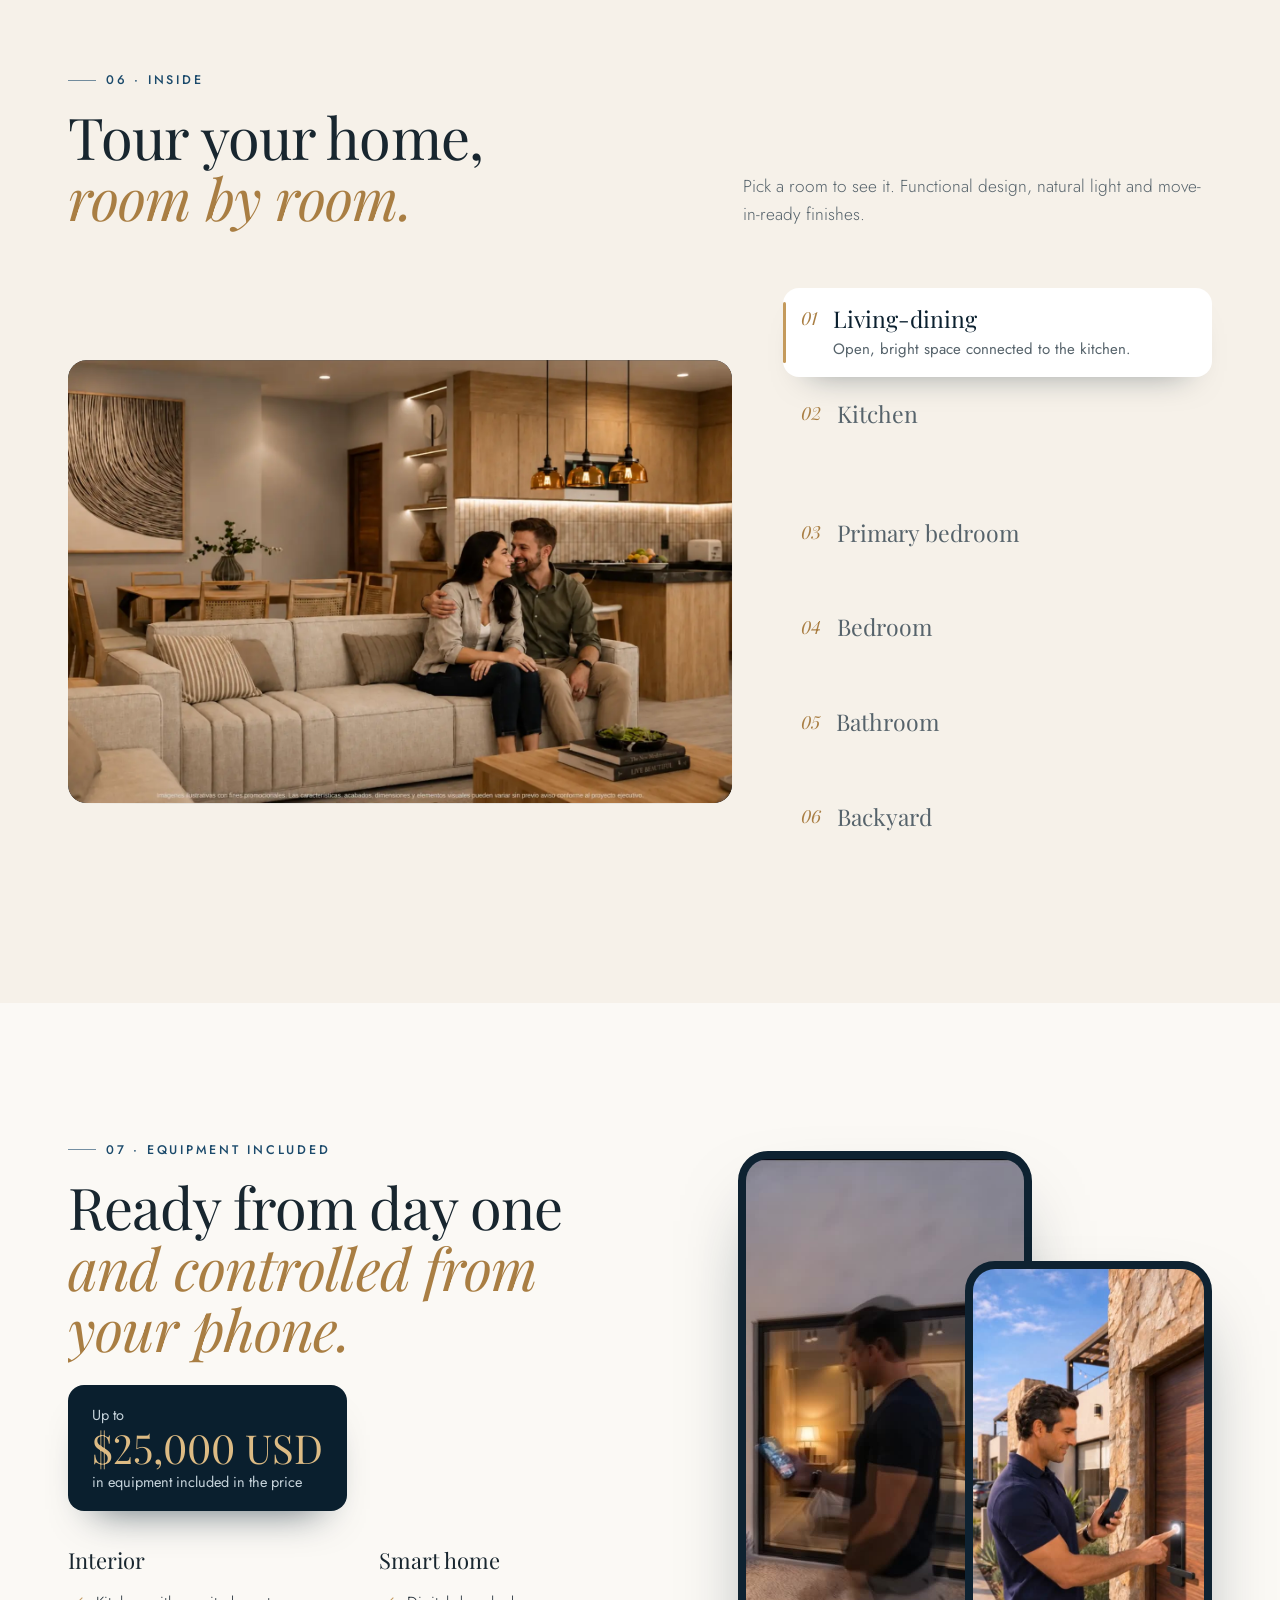
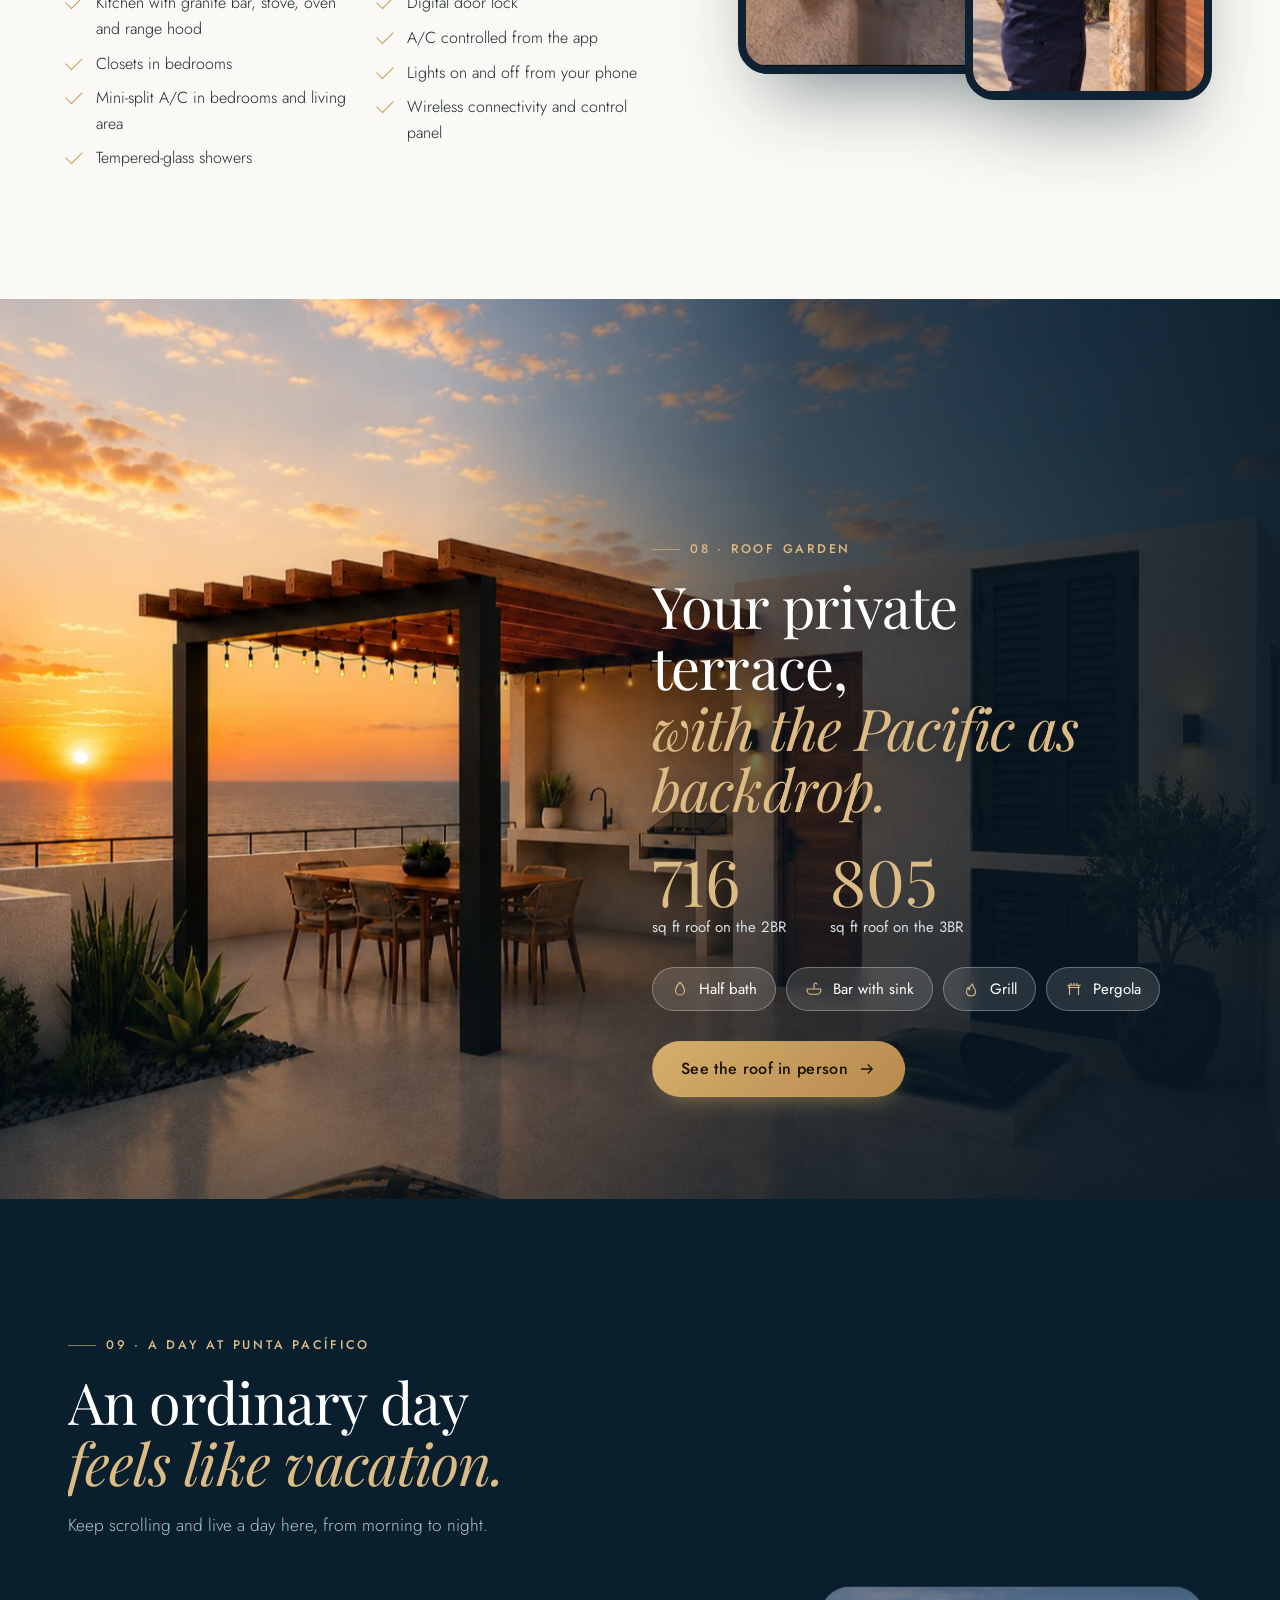
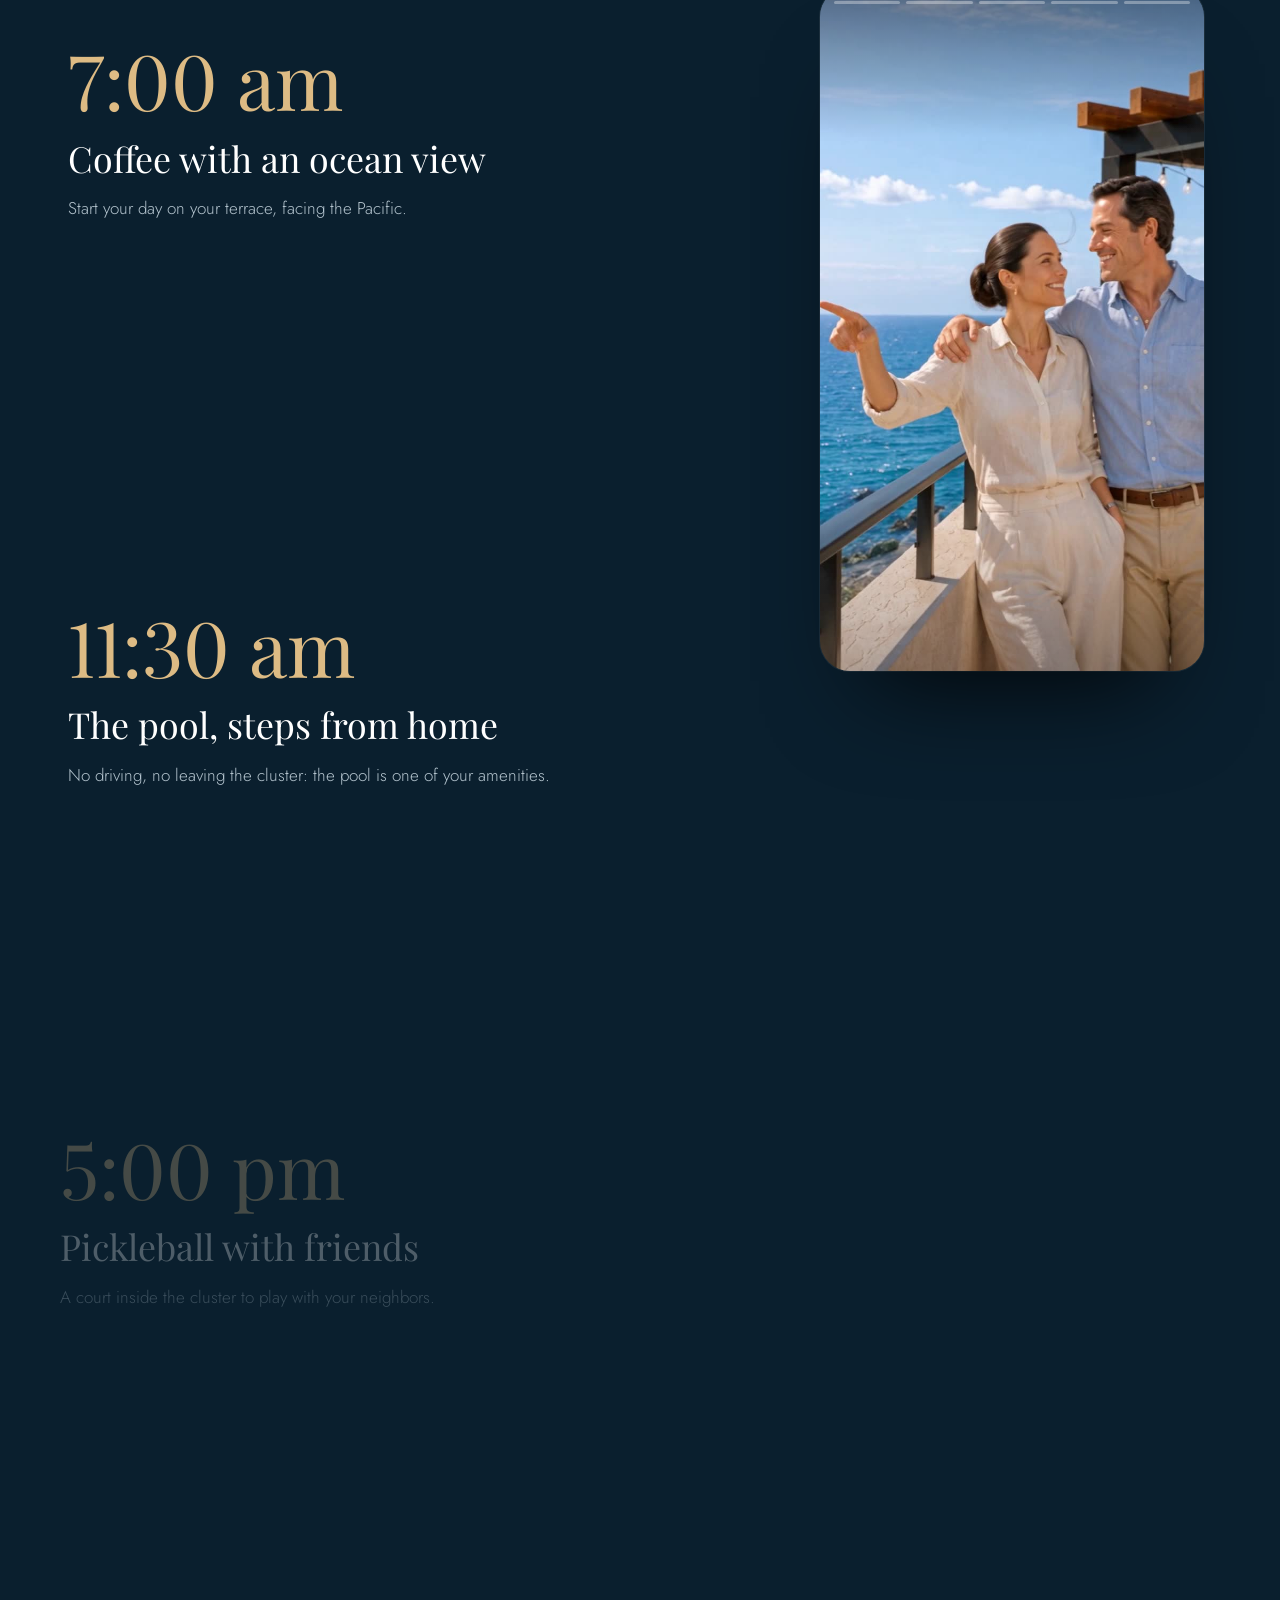
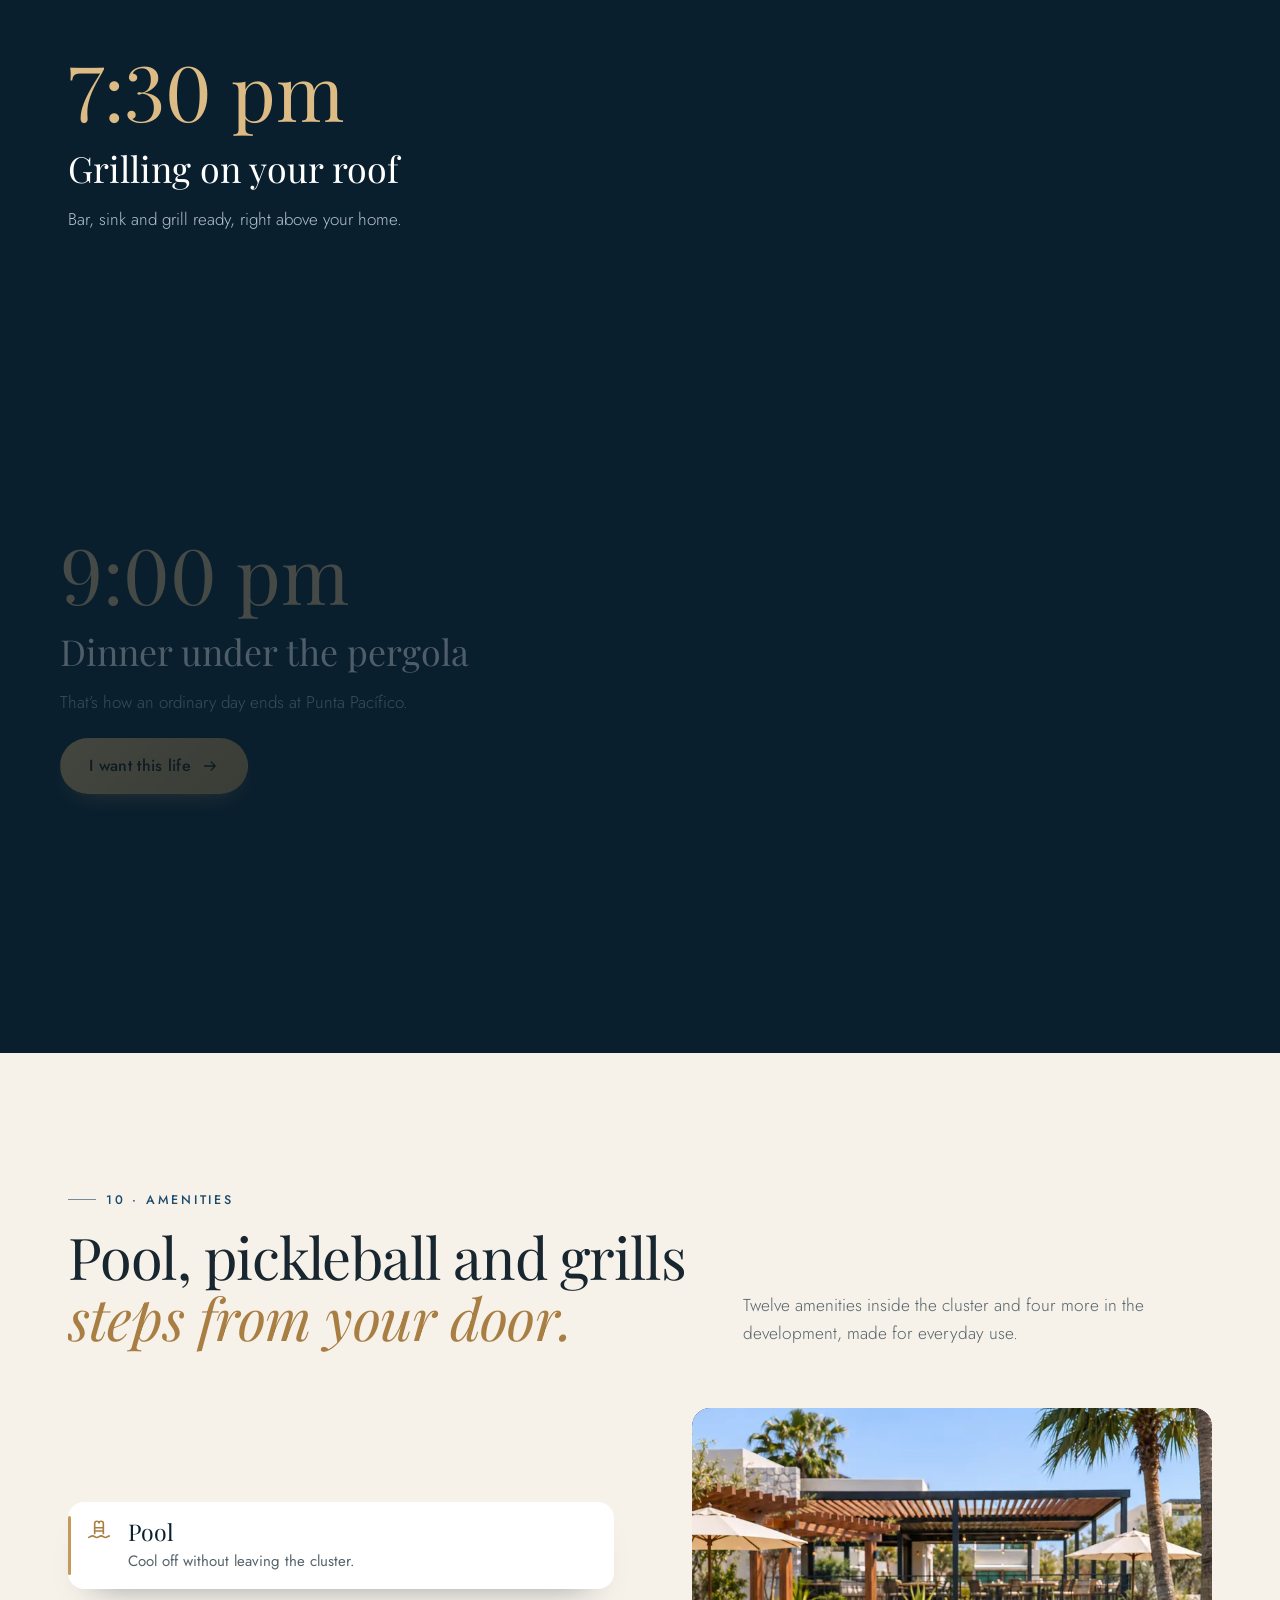
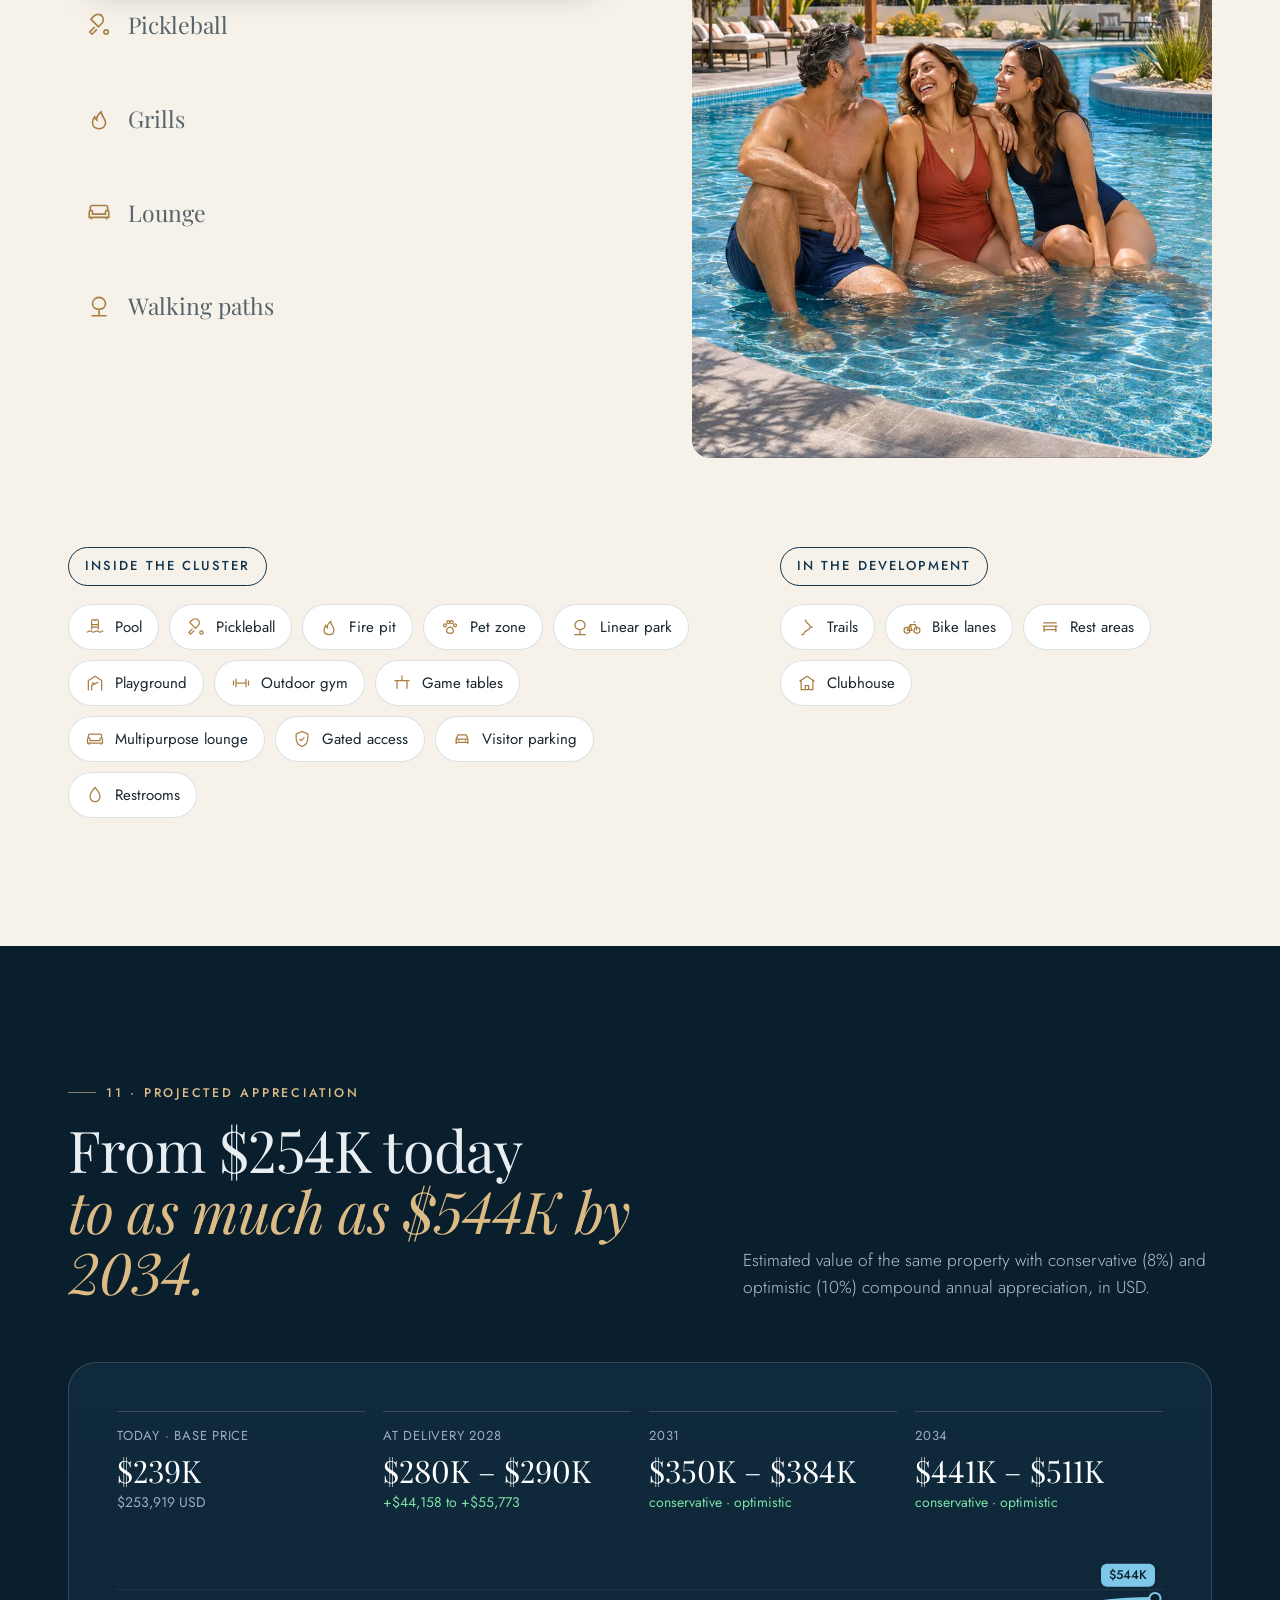
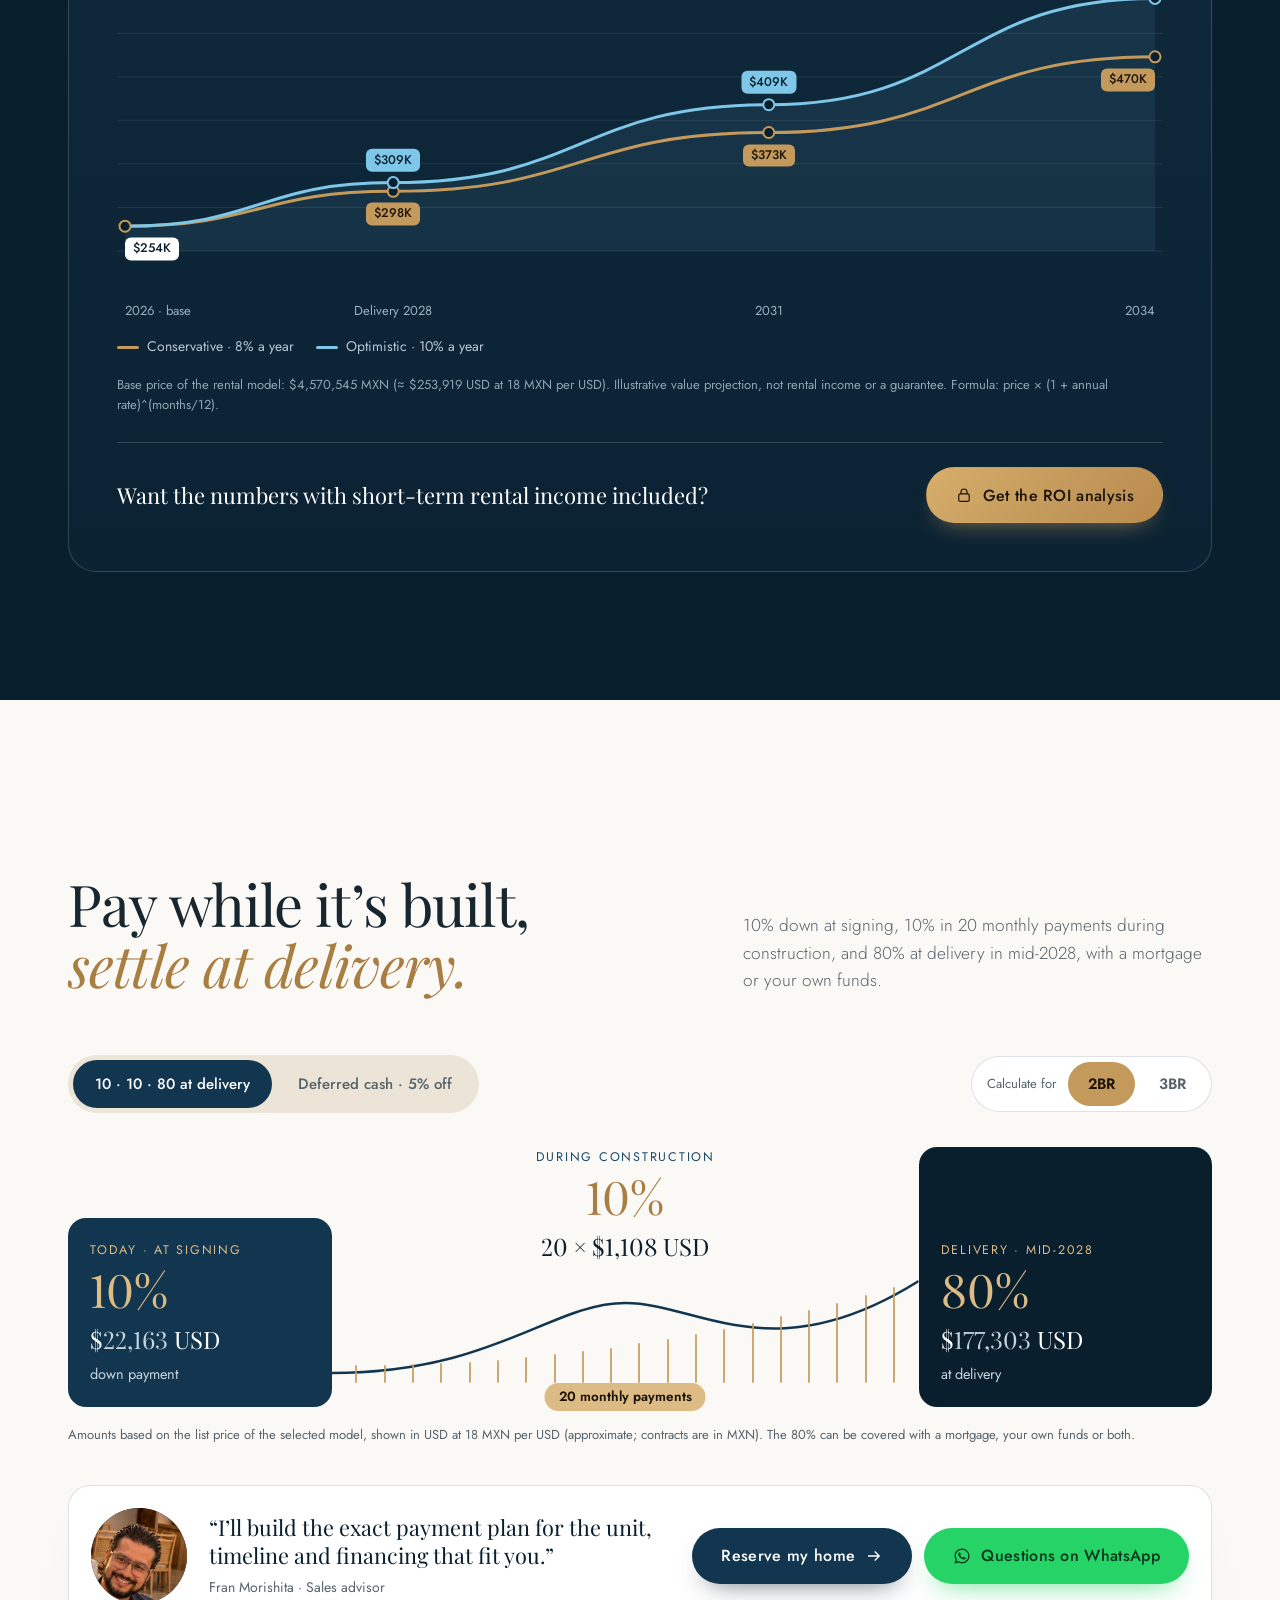
==== commit c176b8e4: "Precio desde $215K USD en la versión en inglés Co-Authored-By: Claude Opus 5.5 <noreply@anthropic.co" ====
--- a/en.html
+++ b/en.html
@@ -99,8 +99,8 @@
     <!-- HERO -->
     <section class="hero" id="inicio" data-enter>
       <div class="hero__media">
-        <video class="hero__video" autoplay muted loop playsinline preload="auto" poster="assets/video/v4/hero-reel.jpg" aria-hidden="true">
-          <source src="assets/video/v4/hero-reel.mp4" type="video/mp4">
+        <video class="hero__video" autoplay muted loop playsinline preload="auto" poster="assets/video/hero-reel.jpg" aria-hidden="true">
+          <source src="assets/video/hero-reel.mp4?v=2" type="video/mp4">
         </video>
         <img class="hero__img" src="assets/img/roof-vista.webp" alt="Roof garden with pergola overlooking Ensenada bay" width="1430" height="1155">
         <div class="hero__shade"></div>
@@ -119,7 +119,7 @@
           </div>
 
           <div class="hero__ctas">
-            <button class="btn btn--gold btn--lg btn--glow btn--pop magnetic" data-open-form="visita">Book an appointment
+            <button class="btn btn--gold btn--lg magnetic" data-open-form="visita">Book an appointment
               <svg class="ico ico--arrow" aria-hidden="true"><use href="#i-arrow"/></svg>
             </button>
             <button class="btn btn--glass btn--lg" data-gate="brochure">
@@ -136,8 +136,8 @@
 
         <aside class="hero__card" aria-label="Development video">
           <div class="hero__reel">
-            <video autoplay muted loop playsinline preload="metadata" poster="assets/video/v4/hero-reel.jpg" aria-label="Video tour of Punta Pacífico">
-              <source src="assets/video/v4/hero-reel.mp4" type="video/mp4">
+            <video autoplay muted loop playsinline preload="metadata" poster="assets/video/hero-reel.jpg" aria-label="Video tour of Punta Pacífico">
+              <source src="assets/video/hero-reel.mp4?v=2" type="video/mp4">
             </video>
           </div>
           <a class="hero__agent" href="#asesor">
@@ -163,7 +163,7 @@
       <div class="wrap agent__grid">
         <div class="agent__media">
           <figure class="frame frame--45" data-reveal="clip">
-            <img src="assets/img/v4/fran-asesor.webp" alt="Fran Morishita, Punta Pacífico sales advisor, in front of a home in the development" loading="lazy" width="788" height="985">
+            <img src="assets/img/v3/fran-roof.webp" alt="Fran Morishita, Punta Pacífico sales advisor, on an ocean-view roof garden" loading="lazy" width="760" height="950">
           </figure>
           <div class="float-card float-card--a"><span class="live"></span><span><b>Online today</b><small>Same-day replies</small></span></div>
           <div class="float-card float-card--b"><svg class="ico" aria-hidden="true"><use href="#i-wa"/></svg><span><b>646 256 3006</b><small>Direct WhatsApp</small></span></div>
@@ -185,45 +185,18 @@
       </div>
     </section>
 
-    <!-- 02 · HOW YOU BUY WITH FRAN (scroll story) -->
-    <section class="day day--path" id="camino" data-day>
-      <div class="wrap day__head">
-        <p class="eyebrow eyebrow--gold" data-reveal>02 · How you buy with Fran</p>
-        <h2 class="h2" data-split>From your first message<br><em>to the keys to your home.</em></h2>
-        <p class="lead" data-reveal>Four steps, and I’m with you in every one. Keep scrolling.</p>
-      </div>
-      <div class="day__body">
-        <div class="day__stage">
-          <div class="day__frame">
-            <video class="day__video is-on" muted loop playsinline preload="none" poster="assets/video/v4/p1-contacto.jpg" aria-label="Buyer discovering Punta Pacífico from his office"><source data-src="assets/video/v4/p1-contacto.mp4" type="video/mp4"></video>
-            <video class="day__video" muted loop playsinline preload="none" poster="assets/video/v4/p2-puerta.jpg" aria-label="Fran opens the door of a Punta Pacífico home"><source data-src="assets/video/v4/p2-puerta.mp4" type="video/mp4"></video>
-            <video class="day__video" muted loop playsinline preload="none" poster="assets/video/v4/p3-firma.jpg" aria-label="Fran signs the contract with a couple and shakes hands"><source data-src="assets/video/v4/p3-firma.mp4" type="video/mp4"></video>
-            <video class="day__video" muted loop playsinline preload="none" poster="assets/video/v4/p4-llaves.jpg" aria-label="Fran hands a couple the keys to their home"><source data-src="assets/video/v4/p4-llaves.mp4" type="video/mp4"></video>
-            <div class="day__bars" aria-hidden="true"><span><i></i></span><span><i></i></span><span><i></i></span><span><i></i></span></div>
-          </div>
-        </div>
-        <ol class="day__steps">
-          <li class="day__step is-on"><div class="day__card"><span class="day__time">01</span><h3>Message me from anywhere</h3><p>From California, Arizona or anywhere in Mexico: I reply the same day by WhatsApp, phone or email.</p></div></li>
-          <li class="day__step"><div class="day__card"><span class="day__time">02</span><h3>I open the door for you</h3><p>We tour your home in person or by video call: the roof, the view and every room.</p></div></li>
-          <li class="day__step"><div class="day__card"><span class="day__time">03</span><h3>Sign with confidence</h3><p>Reserve your home and sign your contract with 10% down. Developed by SiSol, backed by INVEX.</p></div></li>
-          <li class="day__step"><div class="day__card"><span class="day__time">04</span><h3>Get your keys</h3><p>Estimated delivery mid-2028. Ready to move in facing the Pacific?</p><div class="day__ctas"><button class="btn btn--gold btn--lg btn--glow btn--pop" data-open-form="visita">I want my keys <svg class="ico ico--arrow" aria-hidden="true"><use href="#i-arrow"/></svg></button><a class="btn btn--wa btn--lg" data-wa data-wa-origin="historia-llaves" href="#" target="_blank" rel="noopener"><svg class="ico" aria-hidden="true"><use href="#i-wa"/></svg> WhatsApp</a></div></div></li>
-        </ol>
-      </div>
-    </section>
-
-    <!-- 03 · ACCESO CONTROLADO -->
+    <!-- 02 · ACCESO CONTROLADO -->
     <section class="secure section section--dark" id="seguridad">
       <div class="wrap">
         <div class="section__head section__head--split">
           <div>
-            <p class="eyebrow eyebrow--gold" data-reveal>03 · Gated access</p>
+            <p class="eyebrow eyebrow--gold" data-reveal>02 · Gated access</p>
             <h2 class="h2" data-split>A private cluster<br><em>built for peace of mind.</em></h2>
           </div>
           <p class="lead" data-reveal>You come home through a guarded gate, inside a perimeter wall, with amenities for residents only.</p>
         </div>
         <figure class="frame secure__media" data-reveal="clip">
           <picture><source media="(max-width:900px)" srcset="assets/img/v3/acceso-v.webp"><img src="assets/img/v3/acceso-h.webp" alt="Punta Pacífico entrance with guardhouse at sunset" loading="lazy" width="1672" height="941"></picture>
-          <div class="secure__clip"><video muted loop playsinline preload="none" poster="assets/video/v4/acceso.jpg" data-lazy-video aria-label="Car entering through the guarded gate"><source data-src="assets/video/v4/acceso.mp4" type="video/mp4"></video><span class="secure__tag"><i></i>Coming home</span></div>
         </figure>
         <ul class="secure__facts" data-stagger>
           <li><b data-count="120">120</b><span>homes in the cluster</span></li>
@@ -234,7 +207,7 @@
       </div>
     </section>
 
-    <!-- 04 · ENSENADA -->
+    <!-- 03 · ENSENADA -->
     <section class="ensenada section" id="ensenada">
       <div class="wrap ensenada__grid">
         <figure class="frame frame--45 ensenada__media" data-reveal="clip">
@@ -243,7 +216,7 @@
           </video>
         </figure>
         <div class="ensenada__copy">
-          <p class="eyebrow" data-reveal>04 · Ensenada</p>
+          <p class="eyebrow" data-reveal>03 · Ensenada</p>
           <h2 class="h2" data-split>Live between the ocean,<br>the mountains and <em>the wine.</em></h2>
           <p class="lead" data-reveal>Ensenada stands out as a travel and investment destination: easy access, wine country, world-class food and less than two hours from the US border.</p>
           <ul class="pillars" data-stagger>
@@ -255,11 +228,11 @@
       </div>
     </section>
 
-    <!-- 05 · UBICACION -->
+    <!-- 04 · UBICACION -->
     <section class="location section section--dark" id="ubicacion">
       <div class="wrap">
         <div class="section__head">
-          <p class="eyebrow eyebrow--gold" data-reveal>05 · Location</p>
+          <p class="eyebrow eyebrow--gold" data-reveal>04 · Location</p>
           <h2 class="h2" data-split>30 minutes from Valle de Guadalupe,<br><em>90 minutes from the border.</em></h2>
         </div>
         <div class="location__grid">
@@ -284,12 +257,12 @@
       </div>
     </section>
 
-    <!-- 06 · RESIDENCIAS -->
+    <!-- 05 · RESIDENCIAS -->
     <section class="homes section" id="residencias">
       <div class="wrap">
         <div class="section__head section__head--split">
           <div>
-            <p class="eyebrow" data-reveal>06 · Homes</p>
+            <p class="eyebrow" data-reveal>05 · Homes</p>
             <h2 class="h2" data-split>Two single-story models,<br><em>both with a roof garden.</em></h2>
           </div>
           <p class="lead" data-reveal>No stairs in daily life: everything on one floor, with a backyard, parking and your private terrace upstairs.</p>
@@ -357,12 +330,12 @@
       </div>
     </section>
 
-    <!-- 07 · POR DENTRO (un espacio a la vez) -->
+    <!-- 06 · POR DENTRO (un espacio a la vez) -->
     <section class="inside section section--sand" id="interior">
       <div class="wrap">
         <div class="section__head section__head--split">
           <div>
-            <p class="eyebrow" data-reveal>07 · Inside</p>
+            <p class="eyebrow" data-reveal>06 · Inside</p>
             <h2 class="h2" data-split>Tour your home,<br><em>room by room.</em></h2>
           </div>
           <p class="lead" data-reveal>Pick a room to see it. Functional design, natural light and move-in-ready finishes.</p>
@@ -389,11 +362,11 @@
       </div>
     </section>
 
-    <!-- 08 · EQUIPAMIENTO -->
+    <!-- 07 · EQUIPAMIENTO -->
     <section class="equip section" id="equipamiento">
       <div class="wrap equip__grid">
         <div class="equip__copy">
-          <p class="eyebrow" data-reveal>08 · Equipment included</p>
+          <p class="eyebrow" data-reveal>07 · Equipment included</p>
           <h2 class="h2" data-split>Ready from day one<br><em>and controlled from your phone.</em></h2>
           <div class="equip__save" data-reveal><span>Up to</span><b>$<span data-count="25000" data-sep>25,000</span> USD</b><span>in equipment included in the price</span></div>
           <div class="equip__cols">
@@ -418,20 +391,20 @@
           </div>
         </div>
         <div class="equip__media">
-          <figure class="phone" data-reveal><video muted loop playsinline preload="none" poster="assets/video/v4/celular.jpg" data-lazy-video aria-label="Lights, climate and lock from the phone"><source data-src="assets/video/v4/celular.mp4" type="video/mp4"></video></figure>
-          <figure class="phone phone--b" data-reveal style="--d:.15s"><video muted loop playsinline preload="none" poster="assets/video/v4/cerradura.jpg" data-lazy-video aria-label="Couple arriving home with the digital lock"><source data-src="assets/video/v4/cerradura.mp4" type="video/mp4"></video></figure>
-        </div>
-      </div>
-    </section>
-
-    <!-- 09 · ROOF GARDEN (pantalla completa) -->
+          <figure class="phone" data-reveal><video muted loop playsinline preload="none" poster="assets/video/celular.jpg" data-lazy-video aria-label="Lights and climate control from the phone"><source data-src="assets/video/celular.mp4?v=2" type="video/mp4"></video></figure>
+          <figure class="phone phone--b" data-reveal style="--d:.15s"><video muted loop playsinline preload="none" poster="assets/video/cerradura.jpg" data-lazy-video aria-label="Opening the digital lock"><source data-src="assets/video/cerradura.mp4?v=2" type="video/mp4"></video></figure>
+        </div>
+      </div>
+    </section>
+
+    <!-- 08 · ROOF GARDEN (pantalla completa) -->
     <section class="roof" id="roof">
       <div class="roof__bg" aria-hidden="true">
         <img class="roof__img" src="assets/img/roof-atardecer.webp" alt="" loading="lazy" width="1254" height="1254" data-parallax>
         <video class="roof__video" muted loop playsinline preload="none" poster="assets/video/v3/roof-sol.jpg" data-lazy-video><source data-src="assets/video/v3/roof-sol.mp4?v=2" type="video/mp4"></video>
       </div>
       <div class="wrap roof__inner"><div class="roof__content">
-        <p class="eyebrow eyebrow--gold" data-reveal>09 · Roof garden</p>
+        <p class="eyebrow eyebrow--gold" data-reveal>08 · Roof garden</p>
         <h2 class="h2 roof__title" data-split>Your private terrace,<br><em>with the Pacific as backdrop.</em></h2>
         <ul class="roof__feats" data-stagger>
           <li><b data-count="716">716</b><span>sq ft roof on the 2BR</span></li>
@@ -449,40 +422,40 @@
       </div></div>
     </section>
 
-    <!-- 10 · UN DÍA AQUÍ (historia al hacer scroll) -->
+    <!-- 09 · UN DÍA AQUÍ (historia al hacer scroll) -->
     <section class="day" id="dia" data-day>
       <div class="wrap day__head">
-        <p class="eyebrow eyebrow--gold" data-reveal>10 · A day at Punta Pacífico</p>
+        <p class="eyebrow eyebrow--gold" data-reveal>09 · A day at Punta Pacífico</p>
         <h2 class="h2" data-split>An ordinary day<br><em>feels like vacation.</em></h2>
         <p class="lead" data-reveal>Keep scrolling and live a day here, from morning to night.</p>
       </div>
       <div class="day__body">
         <div class="day__stage">
           <div class="day__frame">
-            <video class="day__video is-on" muted loop playsinline preload="none" poster="assets/video/v4/d1-despertar.jpg" aria-label="Couple waking up in a sunlit bedroom"><source data-src="assets/video/v4/d1-despertar.mp4" type="video/mp4"></video>
-            <video class="day__video" muted loop playsinline preload="none" poster="assets/video/v4/d2-alberca.jpg" aria-label="Friends at the cluster pool"><source data-src="assets/video/v4/d2-alberca.mp4" type="video/mp4"></video>
-            <video class="day__video" muted loop playsinline preload="none" poster="assets/video/v4/d3-pickleball.jpg" aria-label="Pickleball game in the cluster"><source data-src="assets/video/v4/d3-pickleball.mp4" type="video/mp4"></video>
-            <video class="day__video" muted loop playsinline preload="none" poster="assets/video/v4/d4-asador.jpg" aria-label="Family at the cluster grill area"><source data-src="assets/video/v4/d4-asador.mp4" type="video/mp4"></video>
-            <video class="day__video" muted loop playsinline preload="none" poster="assets/video/v4/d5-atardecer.jpg" aria-label="Friends toasting at sunset on a roof garden"><source data-src="assets/video/v4/d5-atardecer.mp4" type="video/mp4"></video>
+            <video class="day__video is-on" muted loop playsinline preload="none" poster="assets/video/v3/d1-mar.jpg" aria-label="Couple enjoying the ocean view from their terrace"><source data-src="assets/video/v3/d1-mar.mp4?v=2" type="video/mp4"></video>
+            <video class="day__video" muted loop playsinline preload="none" poster="assets/video/v3/d2-alberca.jpg" aria-label="Couple at the cluster pool"><source data-src="assets/video/v3/d2-alberca.mp4?v=2" type="video/mp4"></video>
+            <video class="day__video" muted loop playsinline preload="none" poster="assets/video/v3/d3-pickleball.jpg" aria-label="Pickleball game in the cluster"><source data-src="assets/video/v3/d3-pickleball.mp4?v=2" type="video/mp4"></video>
+            <video class="day__video" muted loop playsinline preload="none" poster="assets/video/v3/d4-asador.jpg" aria-label="Grilling on the roof garden"><source data-src="assets/video/v3/d4-asador.mp4?v=2" type="video/mp4"></video>
+            <video class="day__video" muted loop playsinline preload="none" poster="assets/video/v3/d5-cena.jpg" aria-label="Dinner with friends under the pergola"><source data-src="assets/video/v3/d5-cena.mp4?v=2" type="video/mp4"></video>
             <div class="day__bars" aria-hidden="true"><span><i></i></span><span><i></i></span><span><i></i></span><span><i></i></span><span><i></i></span></div>
           </div>
         </div>
         <ol class="day__steps">
-          <li class="day__step is-on" data-time="07:00"><div class="day__card"><span class="day__time">7:00 am</span><h3>Wake up slowly</h3><p>Natural light, big windows and mini-split A/C in every bedroom.</p></div></li>
+          <li class="day__step is-on" data-time="07:00"><div class="day__card"><span class="day__time">7:00 am</span><h3>Coffee with an ocean view</h3><p>Start your day on your terrace, facing the Pacific.</p></div></li>
           <li class="day__step" data-time="11:30"><div class="day__card"><span class="day__time">11:30 am</span><h3>The pool, steps from home</h3><p>No driving, no leaving the cluster: the pool is one of your amenities.</p></div></li>
           <li class="day__step" data-time="17:00"><div class="day__card"><span class="day__time">5:00 pm</span><h3>Pickleball with friends</h3><p>A court inside the cluster to play with your neighbors.</p></div></li>
-          <li class="day__step" data-time="19:00"><div class="day__card"><span class="day__time">7:00 pm</span><h3>Family grill night</h3><p>Grills and tables for get-togethers inside the cluster.</p></div></li>
-          <li class="day__step" data-time="20:00"><div class="day__card"><span class="day__time">8:00 pm</span><h3>Sunset on your roof</h3><p>Bar, grill and pergola right above your home. That’s how an ordinary day ends at Punta Pacífico.</p><button class="btn btn--gold btn--lg btn--glow" data-open-form="visita">I want this life <svg class="ico ico--arrow" aria-hidden="true"><use href="#i-arrow"/></svg></button></div></li>
+          <li class="day__step" data-time="19:30"><div class="day__card"><span class="day__time">7:30 pm</span><h3>Grilling on your roof</h3><p>Bar, sink and grill ready, right above your home.</p></div></li>
+          <li class="day__step" data-time="21:00"><div class="day__card"><span class="day__time">9:00 pm</span><h3>Dinner under the pergola</h3><p>That’s how an ordinary day ends at Punta Pacífico.</p><button class="btn btn--gold btn--lg" data-open-form="visita">I want this life <svg class="ico ico--arrow" aria-hidden="true"><use href="#i-arrow"/></svg></button></div></li>
         </ol>
       </div>
     </section>
 
-    <!-- 11 · AMENIDADES (una a la vez) -->
+    <!-- 10 · AMENIDADES (una a la vez) -->
     <section class="amen section section--sand" id="amenidades">
       <div class="wrap">
         <div class="section__head section__head--split">
           <div>
-            <p class="eyebrow" data-reveal>11 · Amenities</p>
+            <p class="eyebrow" data-reveal>10 · Amenities</p>
             <h2 class="h2" data-split>Pool, pickleball and grills<br><em>steps from your door.</em></h2>
           </div>
           <p class="lead" data-reveal>Twelve amenities inside the cluster and four more in the development, made for everyday use.</p>
@@ -536,12 +509,12 @@
       </div>
     </section>
 
-    <!-- 12 · PLUSVALIA (datos del video Doctor V13) -->
+    <!-- 11 · PLUSVALIA (datos del video Doctor V13) -->
     <section class="value section section--dark" id="plusvalia">
       <div class="wrap">
         <div class="section__head section__head--split">
           <div>
-            <p class="eyebrow eyebrow--gold" data-reveal>12 · Projected appreciation</p>
+            <p class="eyebrow eyebrow--gold" data-reveal>11 · Projected appreciation</p>
             <h2 class="h2" data-split>From $254K today<br><em>to as much as $544K by 2034.</em></h2>
           </div>
           <p class="lead" data-reveal>Estimated value of the same property with conservative (8%) and optimistic (10%) compound annual appreciation, in USD.</p>
@@ -576,12 +549,12 @@
       </div>
     </section>
 
-    <!-- 13 · PAGOS -->
+    <!-- 12 · PAGOS -->
     <section class="pay section" id="pagos">
       <div class="wrap">
         <div class="section__head section__head--split">
           <div>
-            <p class="eyebrow" data-reveal>13 · The payment bridge</p>
+            <p class="eyebrow" data-reveal>12 · The payment bridge</p>
             <h2 class="h2" data-split>Pay while it’s built,<br><em>settle at delivery.</em></h2>
           </div>
           <p class="lead" data-reveal>10% down at signing, 10% in 20 monthly payments during construction, and 80% at delivery in mid-2028, with a mortgage or your own funds.</p>
@@ -641,12 +614,12 @@
       </div>
     </section>
 
-    <!-- 14 · MATERIAL BLOQUEADO -->
+    <!-- 13 · MATERIAL BLOQUEADO -->
     <section class="locked section section--sand" id="material">
       <div class="wrap">
         <div class="section__head">
-          <p class="eyebrow" data-reveal>14 · Exclusive material</p>
-          <h2 class="h2" data-split>Brochure and ROI analysis,<br><em>sent to your email or WhatsApp.</em></h2>
+          <p class="eyebrow" data-reveal>13 · Exclusive material</p>
+          <h2 class="h2" data-split>Brochure and ROI analysis,<br><em>sent to you on WhatsApp.</em></h2>
         </div>
 
         <div class="locked__grid">
@@ -696,7 +669,7 @@
 
           <form class="form card locked__form" data-lead-form="gate" data-material="roi" novalidate>
             <div class="locked__badge" aria-hidden="true"><svg class="ico"><use href="#i-lock"/></svg></div>
-            <h3 class="form__title">Get it by email or WhatsApp</h3>
+            <h3 class="form__title">Get it on WhatsApp</h3>
             <p class="form__sub">Fran sends you the PDF and answers your questions about the numbers.</p>
             <div class="field"><label for="g-nombre">Full name</label><input id="g-nombre" name="nombre" maxlength="80" autocomplete="name" required placeholder="Your name"><small class="err" data-err="nombre"></small></div>
             <div class="field">
@@ -705,27 +678,20 @@
               <small class="err" data-err="telefono"></small>
             </div>
             <div class="field"><label for="g-email">Email</label><input id="g-email" name="email" maxlength="120" type="email" autocomplete="email" required placeholder="you@email.com"><small class="err" data-err="email"></small></div>
-            <fieldset class="field deliver">
-              <legend>How should I send it?</legend>
-              <div class="chips">
-                <label><input type="radio" name="entrega" value="email" checked><span><svg class="ico" aria-hidden="true"><use href="#i-mail"/></svg>Email</span></label>
-                <label><input type="radio" name="entrega" value="whatsapp"><span><svg class="ico" aria-hidden="true"><use href="#i-wa"/></svg>WhatsApp</span></label>
-              </div>
-            </fieldset>
             <input type="text" name="_honey" class="hp" tabindex="-1" autocomplete="off" aria-hidden="true">
-            <button class="btn btn--navy btn--lg btn--block btn--glow" type="submit"><span data-gate-btn>Send me the analysis</span><svg class="ico ico--arrow" aria-hidden="true"><use href="#i-arrow"/></svg></button>
-            <p class="form__legal"><span data-legal="email">Fran emails it to you; please check your spam folder too.</span><span data-legal="whatsapp" hidden>Submitting opens WhatsApp with your request for Fran.</span> Your details are only used to follow up with you. By submitting you accept the <a href="/privacy" target="_blank" rel="noopener">Privacy notice</a>.</p>
+            <button class="btn btn--navy btn--lg btn--block" type="submit"><span data-gate-btn>Send me the analysis</span><svg class="ico ico--arrow" aria-hidden="true"><use href="#i-arrow"/></svg></button>
+            <p class="form__legal">Submitting opens WhatsApp with your request for Fran. Your details are only used to follow up with you. By submitting you accept the <a href="/privacy" target="_blank" rel="noopener">Privacy notice</a>.</p>
             <p class="form__status" role="status" aria-live="polite"></p>
           </form>
         </div>
       </div>
     </section>
 
-    <!-- 15 · CONTACTO -->
+    <!-- 14 · CONTACTO -->
     <section class="contact section" id="contacto">
       <div class="wrap contact__grid">
         <div class="contact__copy">
-          <p class="eyebrow" data-reveal>15 · Contact</p>
+          <p class="eyebrow" data-reveal>14 · Contact</p>
           <h2 class="h2" data-split>Tell me what you’re looking for<br>and I’ll prepare <em>your proposal.</em></h2>
           <p class="lead" data-reveal>With your answers I’ll share available units, the payment plan that suits you and the best time to visit.</p>
           <figure class="frame frame--45 contact__img" data-reveal="clip"><img src="assets/img/v3/fran-entrada.webp" alt="Fran welcoming a couple at a home entrance" loading="lazy" width="760" height="950"></figure>
@@ -766,12 +732,12 @@
           <h2 class="final__title" data-split>Pre-sale homes<br><em>don’t wait.</em></h2>
           <p class="lead" data-reveal>Ask about current promotions and this week’s availability.</p>
           <div class="cta-row" data-reveal>
-            <a class="btn btn--wa btn--lg btn--glow btn--pop magnetic" data-wa data-wa-origin="cta-final" href="#" target="_blank" rel="noopener"><svg class="ico" aria-hidden="true"><use href="#i-wa"/></svg> Talk to Fran</a>
+            <a class="btn btn--wa btn--lg magnetic" data-wa data-wa-origin="cta-final" href="#" target="_blank" rel="noopener"><svg class="ico" aria-hidden="true"><use href="#i-wa"/></svg> Talk to Fran</a>
             <button class="btn btn--glass btn--lg" data-open-form="visita">Book an appointment</button>
           </div>
         </div>
         <figure class="frame frame--916 final__video" data-reveal="clip">
-          <video muted loop playsinline preload="none" poster="assets/video/v4/fran-sala.jpg" data-lazy-video aria-label="Fran shows you the living room of a Punta Pacífico home"><source data-src="assets/video/v4/fran-sala.mp4" type="video/mp4"></video>
+          <video muted loop playsinline preload="none" poster="assets/video/v3/celebra.jpg" data-lazy-video aria-label="Couple celebrating their new home"><source data-src="assets/video/v3/celebra.mp4?v=2" type="video/mp4"></video>
         </figure>
       </div>
     </section>
@@ -800,7 +766,7 @@
 
   <div class="mbar" data-mbar>
     <a class="mbar__wa" data-wa data-wa-origin="barra-movil" href="#" target="_blank" rel="noopener"><svg class="ico" aria-hidden="true"><use href="#i-wa"/></svg> WhatsApp</a>
-    <button class="mbar__cta is-glow" data-open-form="visita">Book an appointment</button>
+    <button class="mbar__cta" data-open-form="visita">Book an appointment</button>
   </div>
 
   <a class="fab" data-wa data-wa-origin="boton-flotante" href="#" target="_blank" rel="noopener" aria-label="Message Fran on WhatsApp">
@@ -915,16 +881,9 @@
         <small class="err" data-err="telefono"></small>
       </div>
       <div class="field"><label>Email</label><input name="email" maxlength="120" type="email" autocomplete="email" required placeholder="you@email.com"><small class="err" data-err="email"></small></div>
-      <fieldset class="field deliver">
-        <legend>How should I send it?</legend>
-        <div class="chips">
-          <label><input type="radio" name="entrega" value="email" checked><span><svg class="ico" aria-hidden="true"><use href="#i-mail"/></svg>Email</span></label>
-          <label><input type="radio" name="entrega" value="whatsapp"><span><svg class="ico" aria-hidden="true"><use href="#i-wa"/></svg>WhatsApp</span></label>
-        </div>
-      </fieldset>
       <input type="text" name="_honey" class="hp" tabindex="-1" autocomplete="off" aria-hidden="true">
-      <button class="btn btn--navy btn--lg btn--block btn--glow" type="submit"><span data-gate-btn>Send me the brochure</span><svg class="ico ico--arrow" aria-hidden="true"><use href="#i-arrow"/></svg></button>
-      <p class="form__legal"><span data-legal="email">Fran emails it to you; please check your spam folder too.</span><span data-legal="whatsapp" hidden>Submitting opens WhatsApp with your request for Fran.</span> By submitting you accept the <a href="/privacy" target="_blank" rel="noopener">Privacy notice</a>.</p>
+      <button class="btn btn--navy btn--lg btn--block" type="submit"><span data-gate-btn>Send me the brochure</span><svg class="ico ico--arrow" aria-hidden="true"><use href="#i-arrow"/></svg></button>
+      <p class="form__legal">Submitting opens WhatsApp with your request for Fran. By submitting you accept the <a href="/privacy" target="_blank" rel="noopener">Privacy notice</a>.</p>
       <p class="form__status" role="status" aria-live="polite"></p>
     </form>
   </template>
@@ -934,7 +893,6 @@
     <symbol id="i-wa" viewBox="0 0 24 24"><path fill="currentColor" d="M12.04 2C6.58 2 2.13 6.45 2.13 11.910c0 1.75.46 3.45 1.32 4.95L2.05 22l5.25-1.38a9.9 9.9 0 0 0 4.74 1.21h.01c5.46 0 9.9-4.45 9.9-9.91A9.86 9.86 0 0 0 12.04 2Zm0 18.15h-.01a8.2 8.2 0 0 1-4.19-1.15l-.3-.18-3.12.82.83-3.04-.2-.31a8.2 8.2 0 0 1-1.26-4.38c0-4.54 3.7-8.23 8.25-8.23a8.2 8.2 0 0 1 8.23 8.24c0 4.54-3.7 8.23-8.23 8.23Zm4.52-6.16c-.25-.12-1.47-.72-1.69-.81-.23-.08-.39-.12-.56.13-.16.25-.64.81-.79.97-.14.17-.29.19-.54.06-.25-.12-1.05-.39-1.99-1.23-.74-.66-1.23-1.47-1.38-1.72-.14-.25-.02-.38.11-.51.11-.11.25-.29.37-.43.13-.15.17-.25.25-.42.08-.17.04-.31-.02-.43-.06-.13-.56-1.35-.77-1.85-.2-.48-.41-.42-.56-.43h-.48a.92.92 0 0 0-.66.31c-.23.25-.87.85-.87 2.07 0 1.22.89 2.4 1.01 2.56.12.17 1.75 2.67 4.23 3.74.59.26 1.05.41 1.41.52.59.19 1.13.16 1.56.1.48-.07 1.47-.6 1.67-1.18.21-.58.21-1.07.15-1.18-.06-.1-.23-.16-.48-.29Z"/></symbol>
     <symbol id="i-arrow" viewBox="0 0 24 24"><path fill="none" stroke="currentColor" stroke-width="1.7" d="M4 12h15m-6-6 6 6-6 6"/></symbol>
     <symbol id="i-lock" viewBox="0 0 24 24"><g fill="none" stroke="currentColor" stroke-width="1.6"><rect x="5" y="10.5" width="14" height="10" rx="2"/><path d="M8 10.5V8a4 4 0 0 1 8 0v2.5"/></g></symbol>
-    <symbol id="i-mail" viewBox="0 0 24 24"><g fill="none" stroke="currentColor" stroke-width="1.6"><rect x="3" y="5.5" width="18" height="13" rx="2"/><path d="m4 7.5 8 6 8-6"/></g></symbol>
     <symbol id="i-doc" viewBox="0 0 24 24"><path fill="none" stroke="currentColor" stroke-width="1.5" d="M6 3h8l4 4v14H6V3Zm8 0v4h4M9 13h6m-6 3.5h6"/></symbol>
     <symbol id="i-pin" viewBox="0 0 24 24"><path fill="none" stroke="currentColor" stroke-width="1.6" d="M12 21s-7-6.2-7-11.5a7 7 0 0 1 14 0C19 14.8 12 21 12 21Z"/><circle cx="12" cy="9.5" r="2.5" fill="none" stroke="currentColor" stroke-width="1.6"/></symbol>
     <symbol id="i-shield" viewBox="0 0 24 24"><path fill="none" stroke="currentColor" stroke-width="1.5" d="M12 3 5 6v5c0 5 3 8.5 7 10 4-1.5 7-5 7-10V6l-7-3Zm-3 9 2 2 4-4"/></symbol>
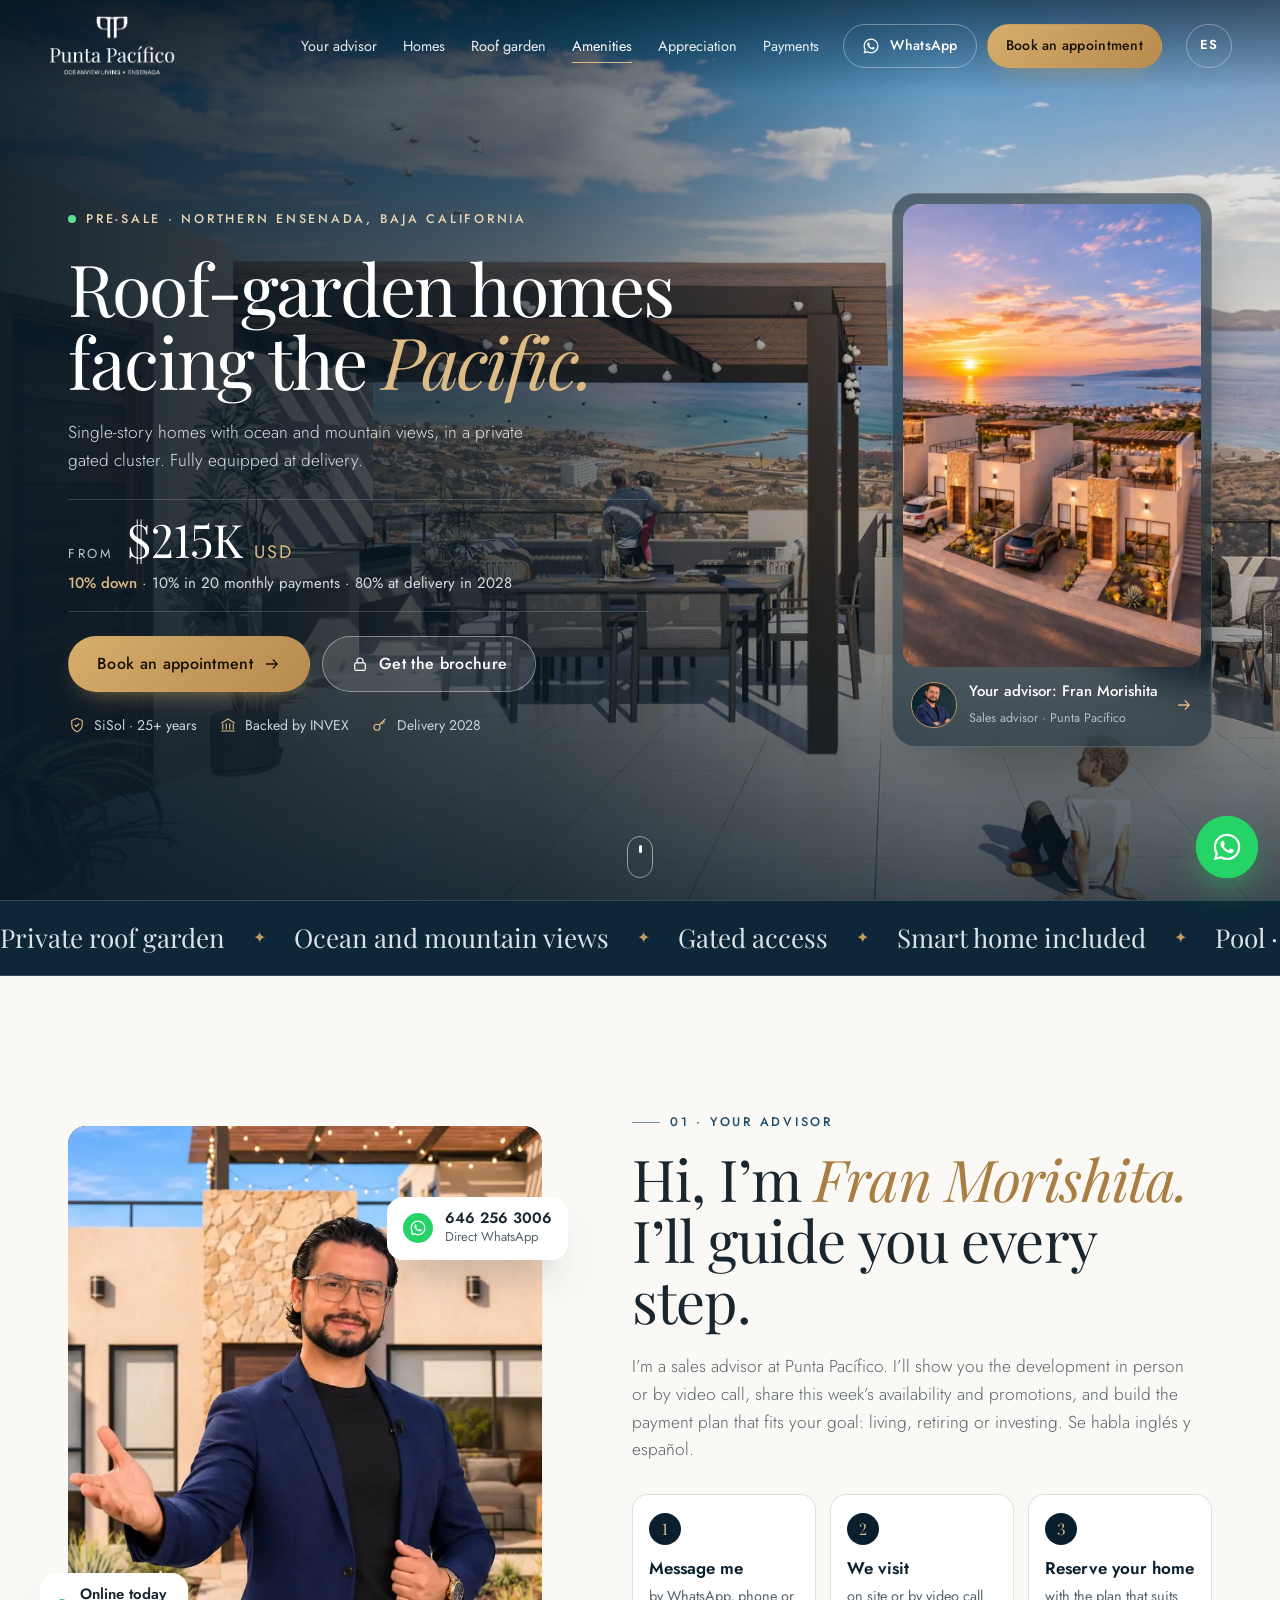
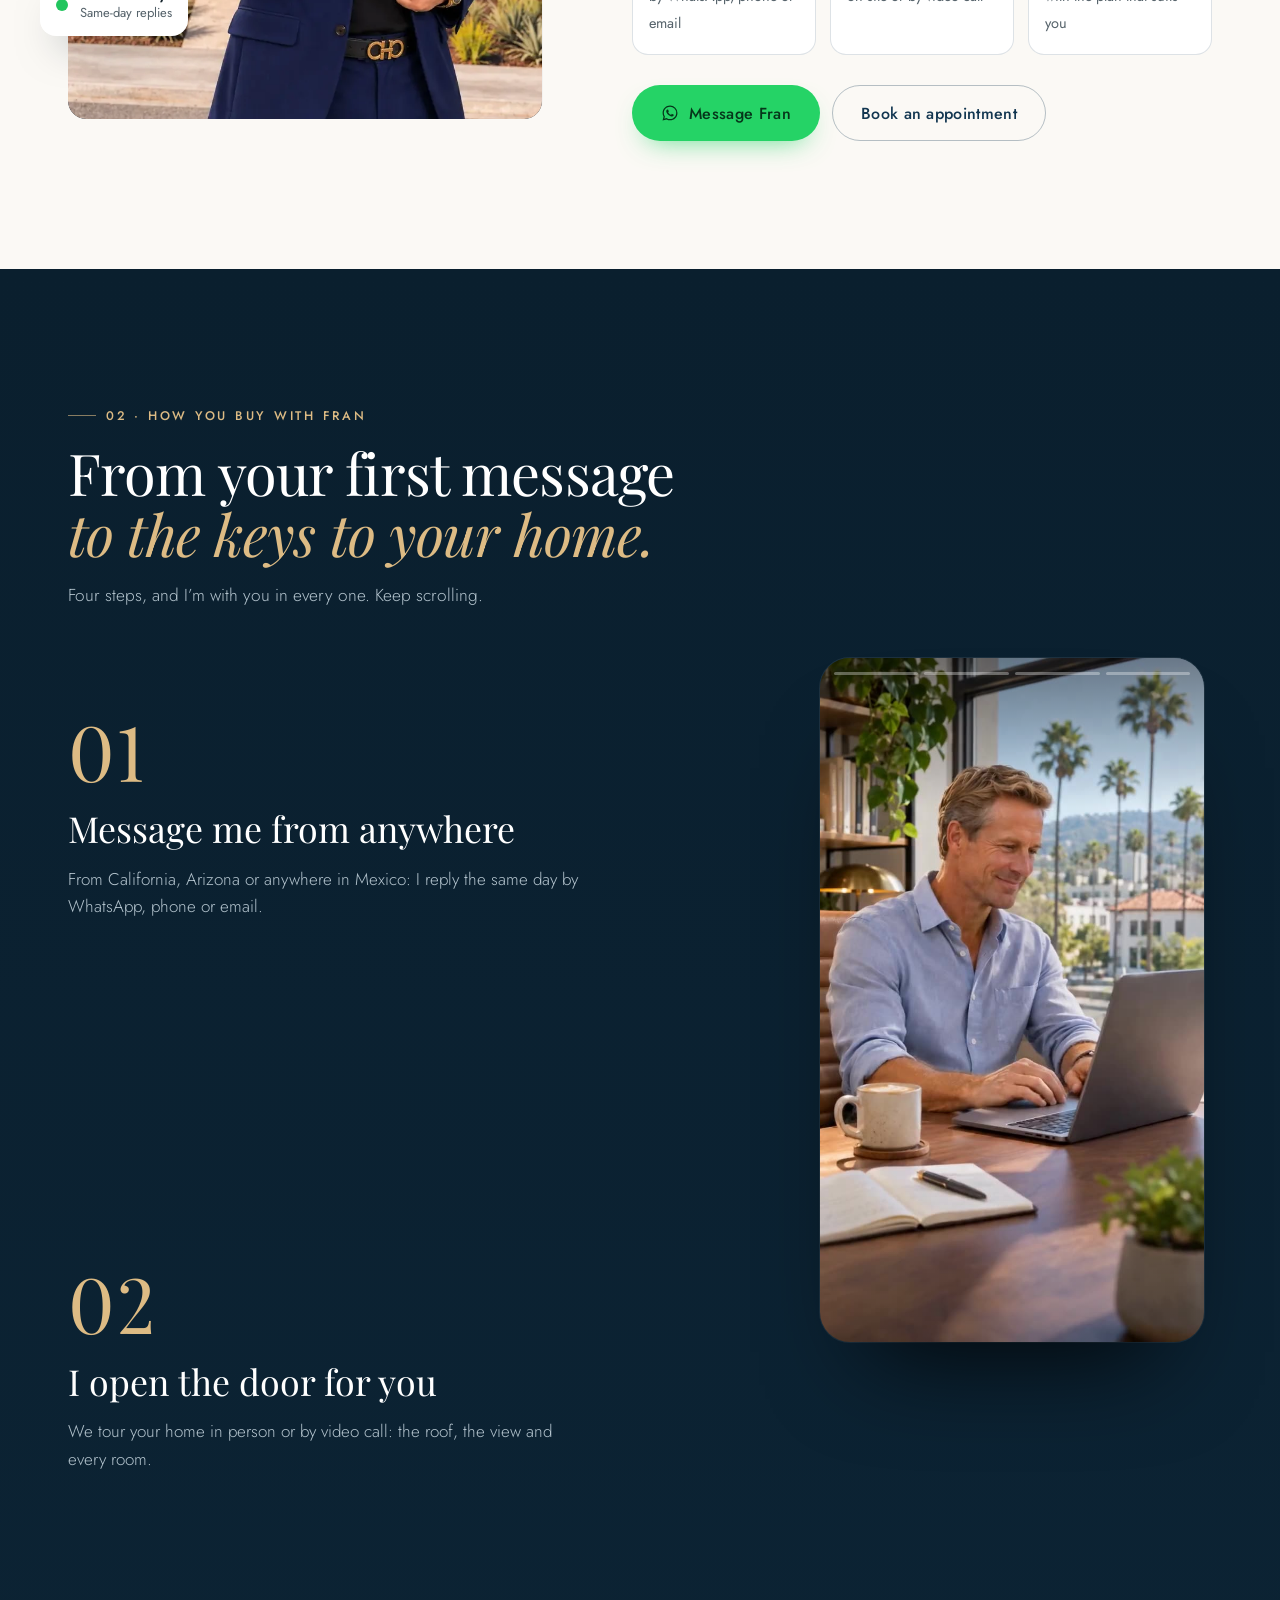
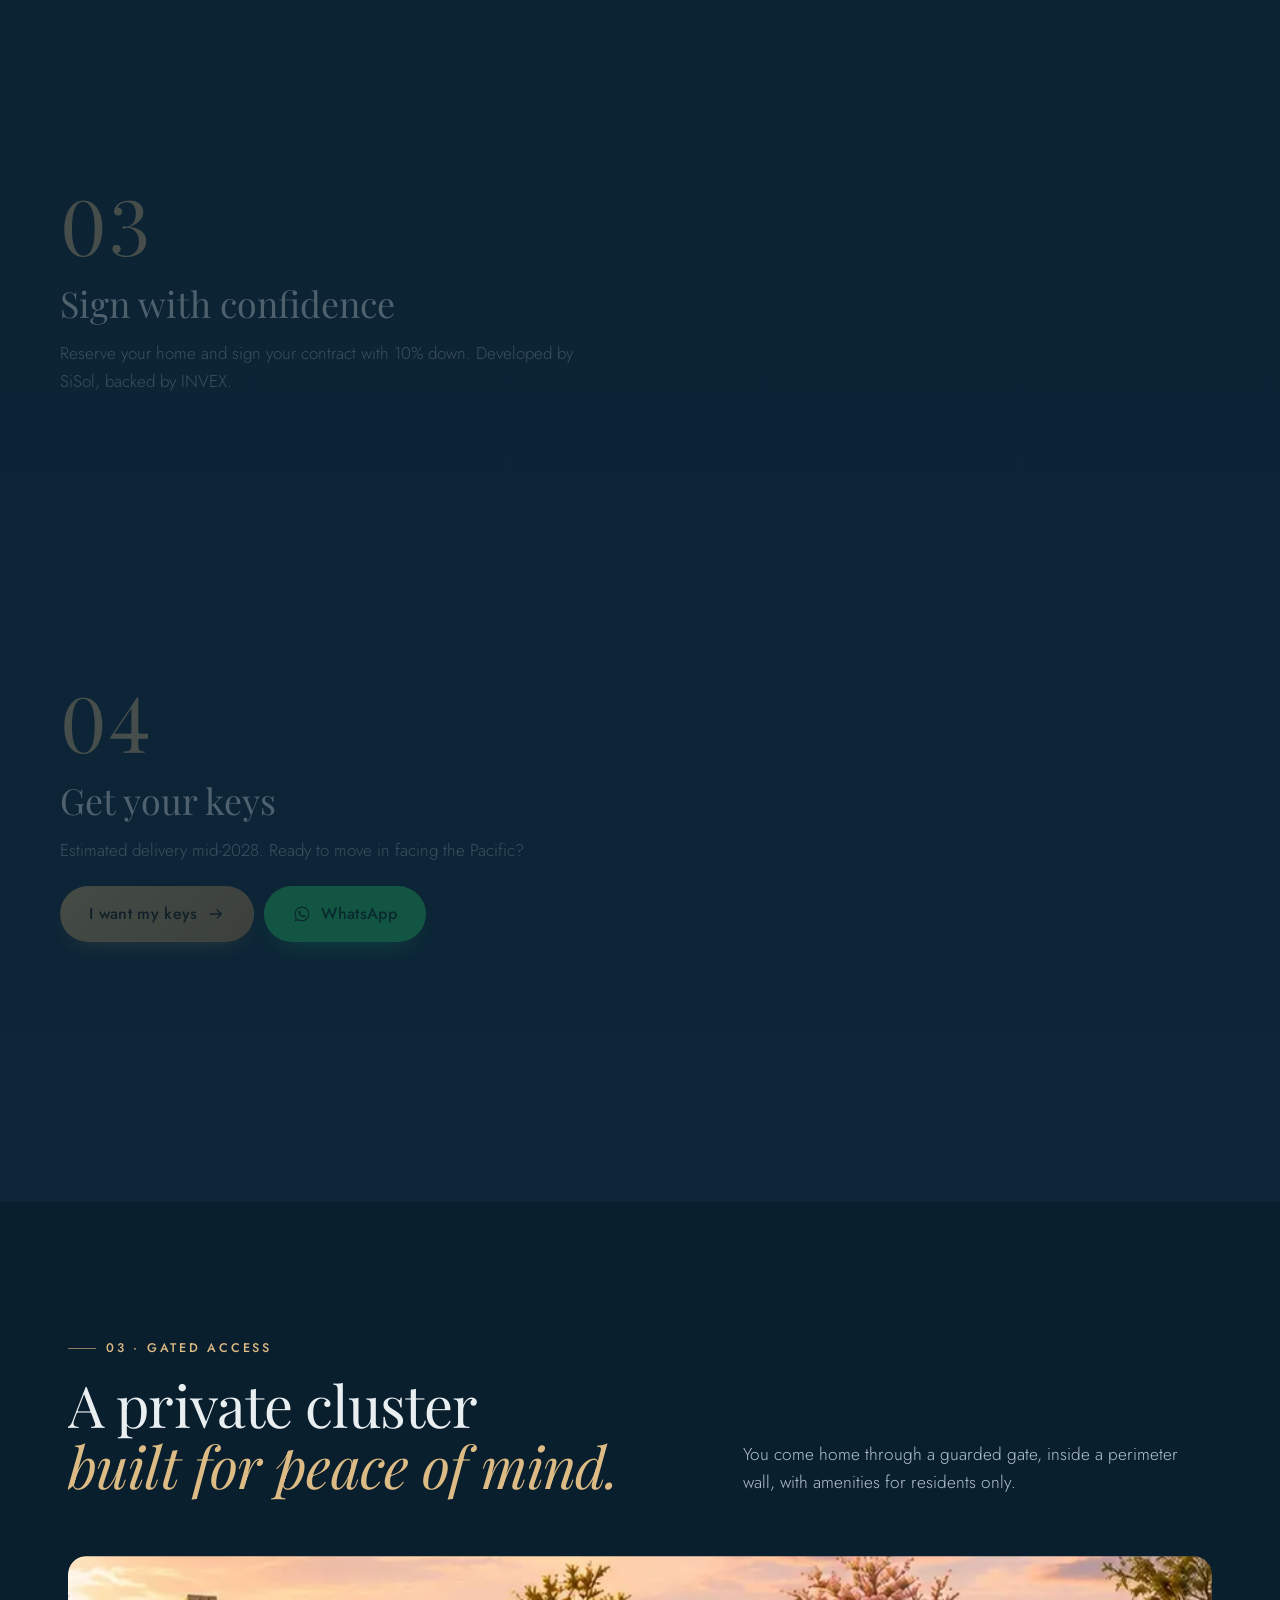
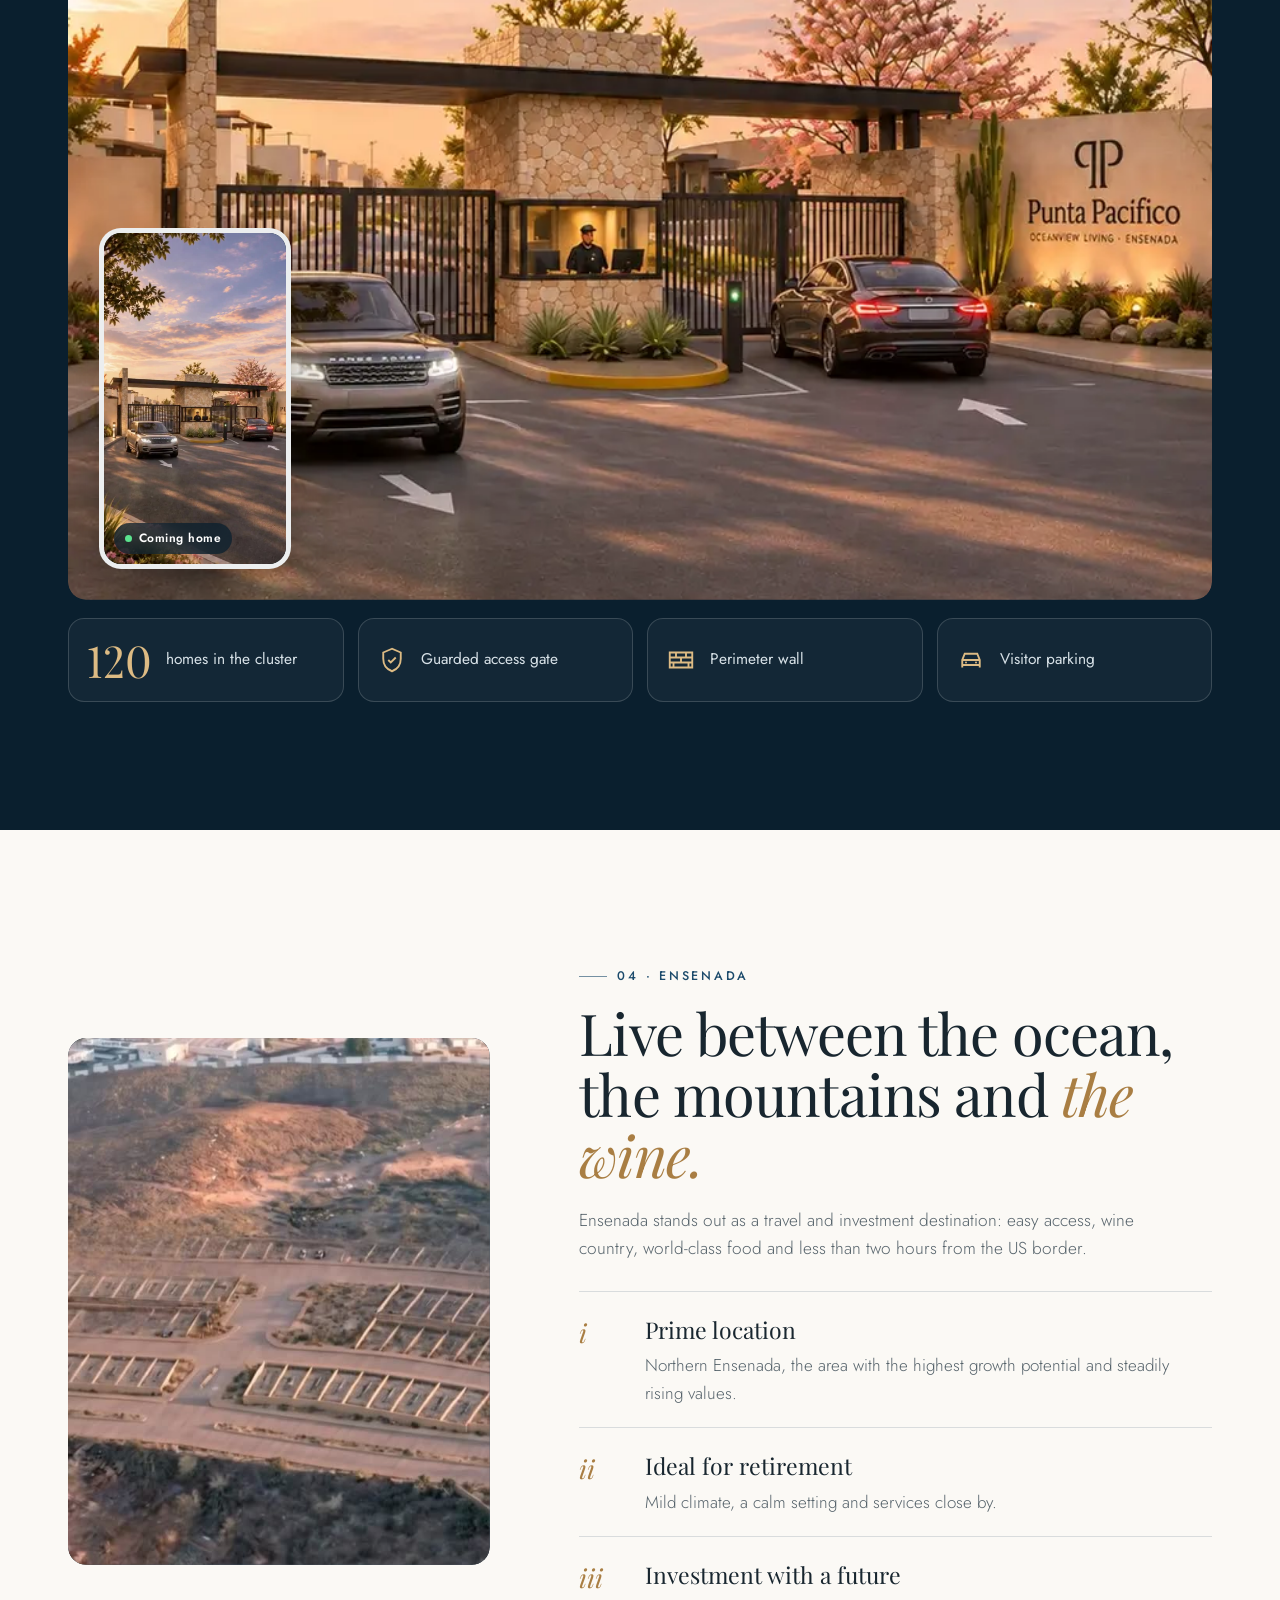
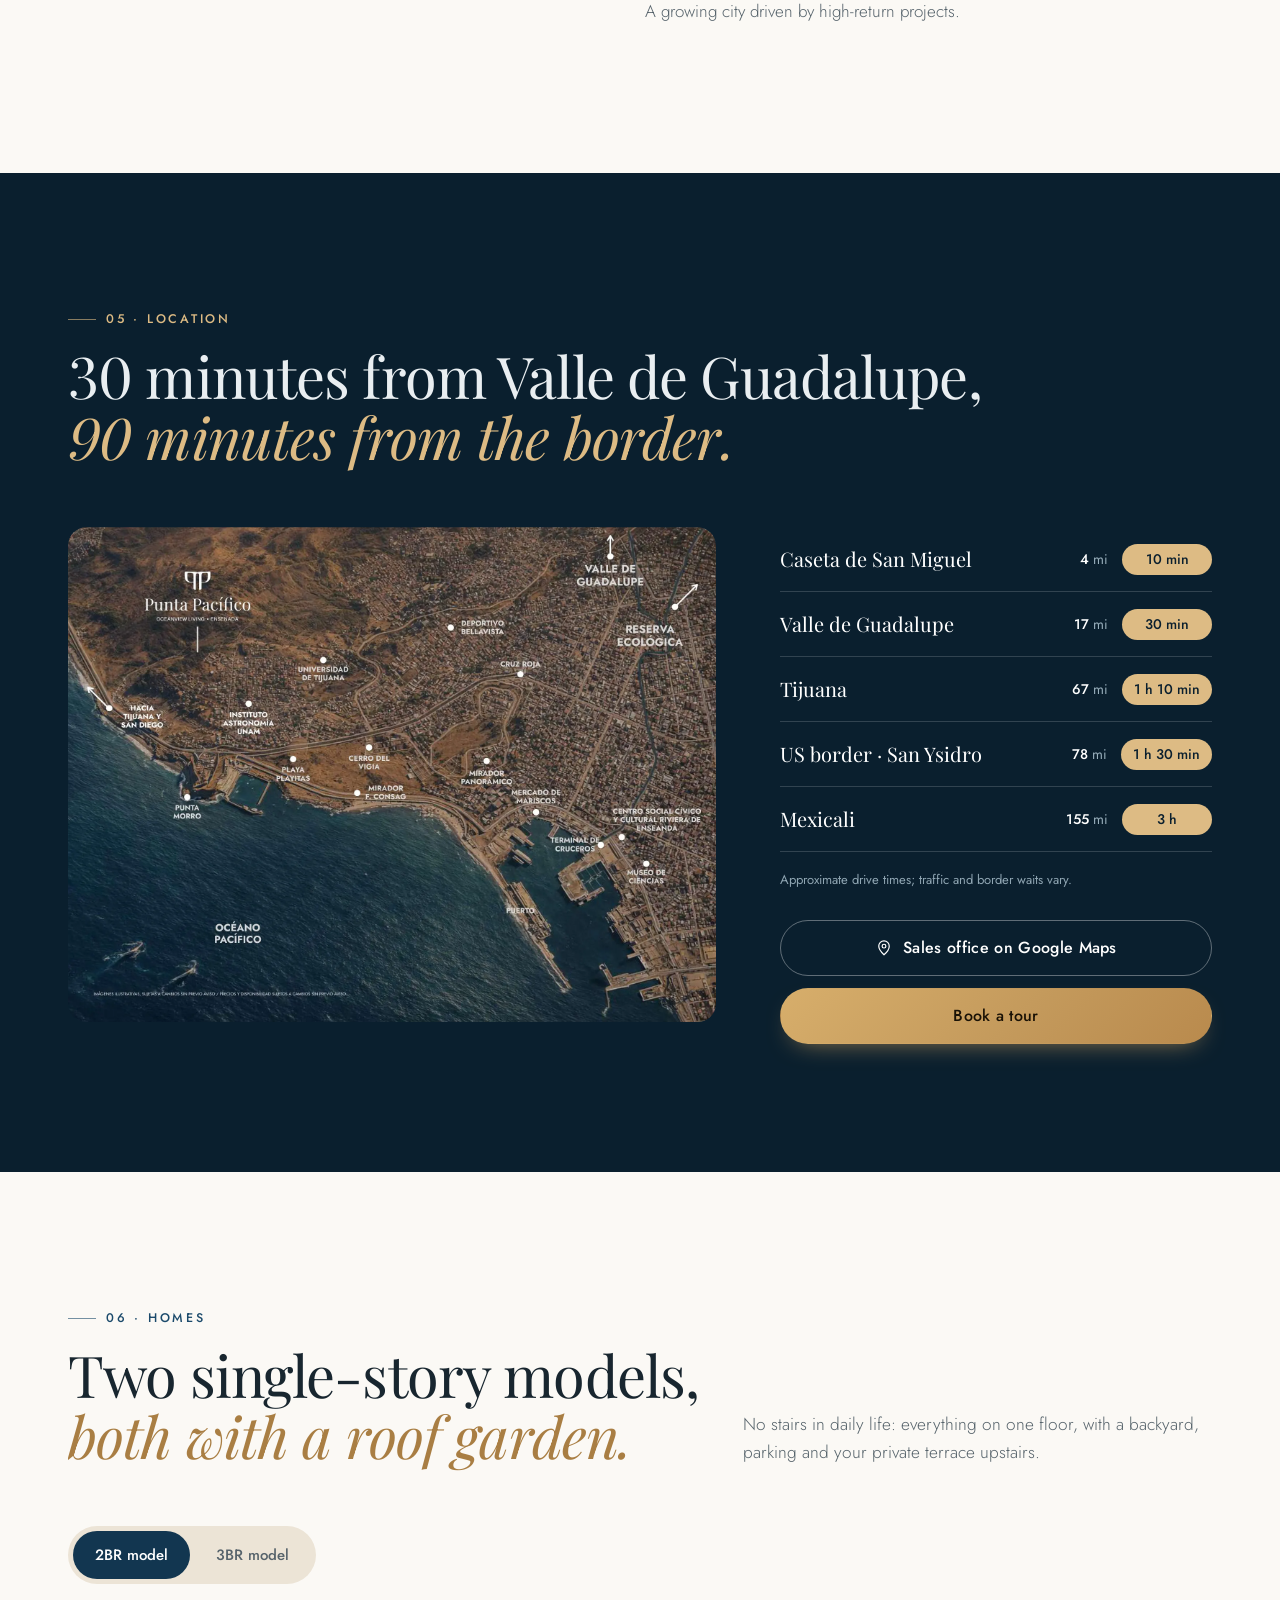
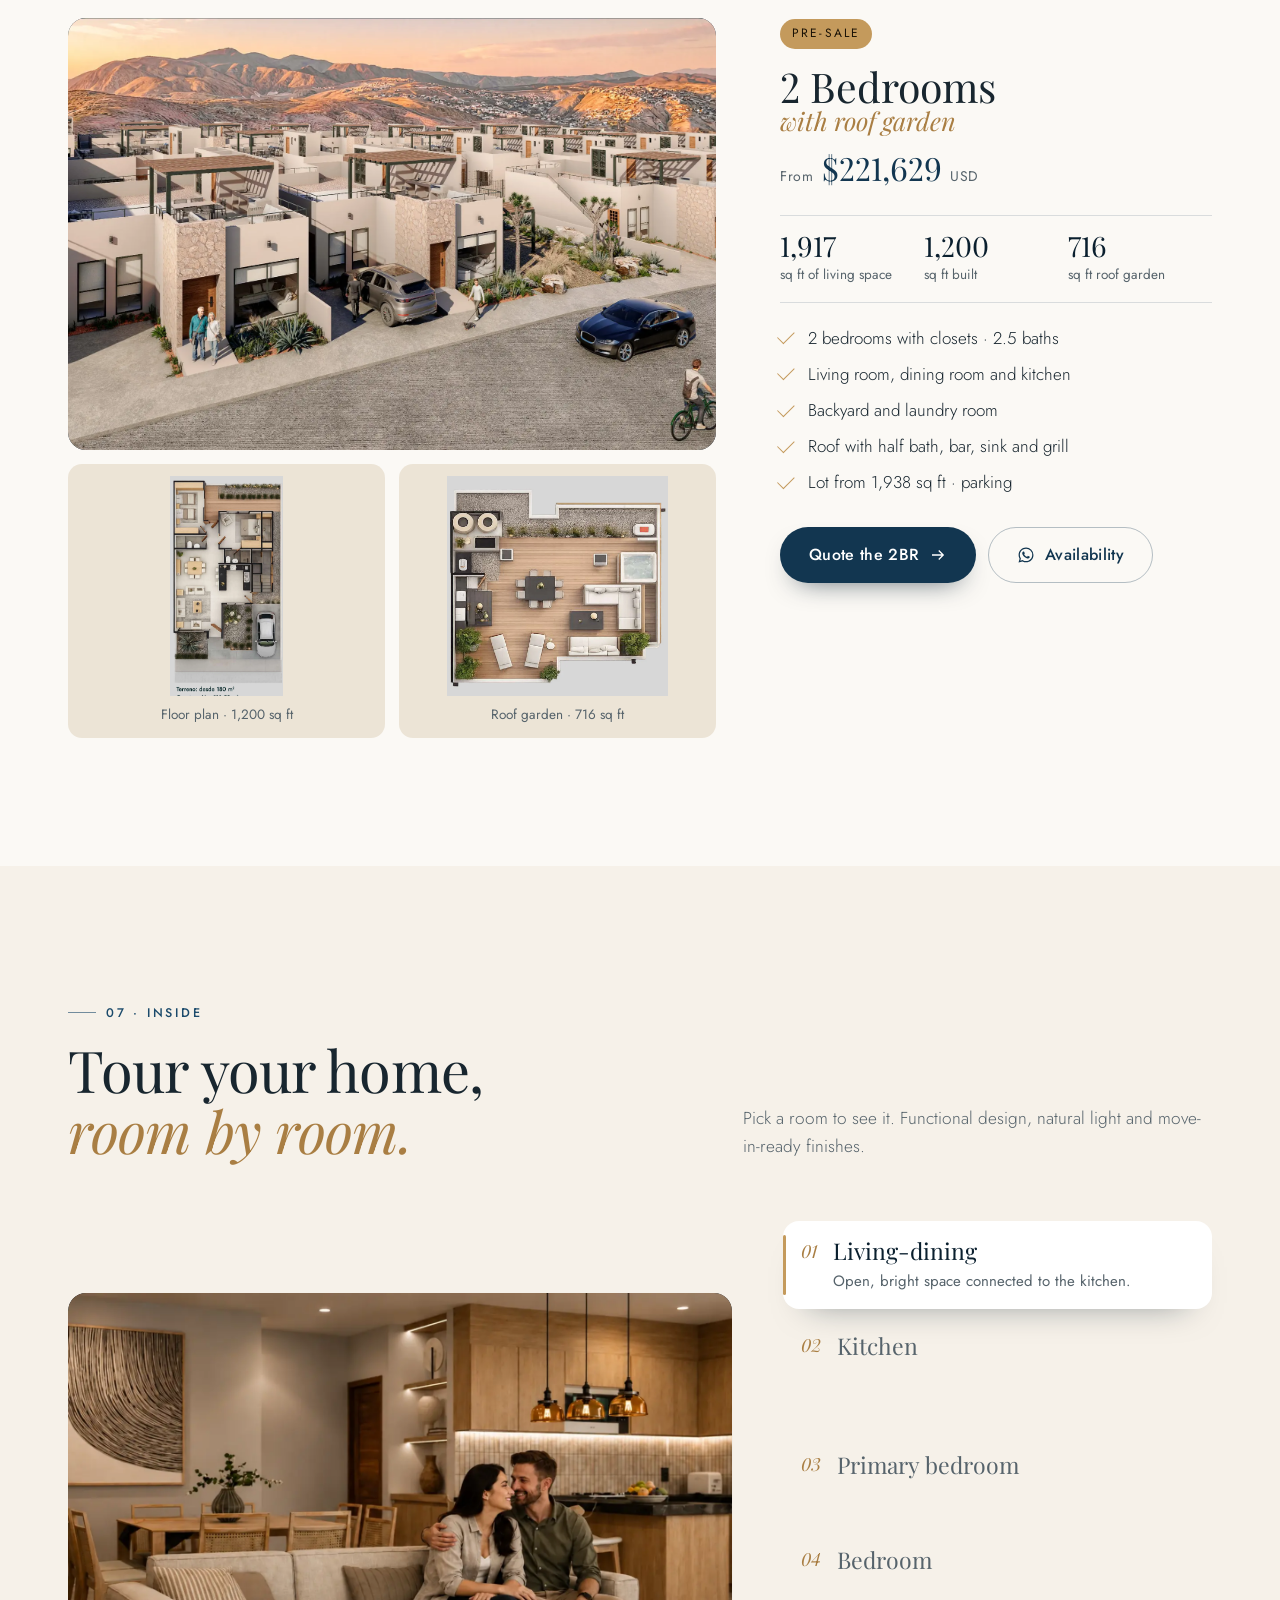
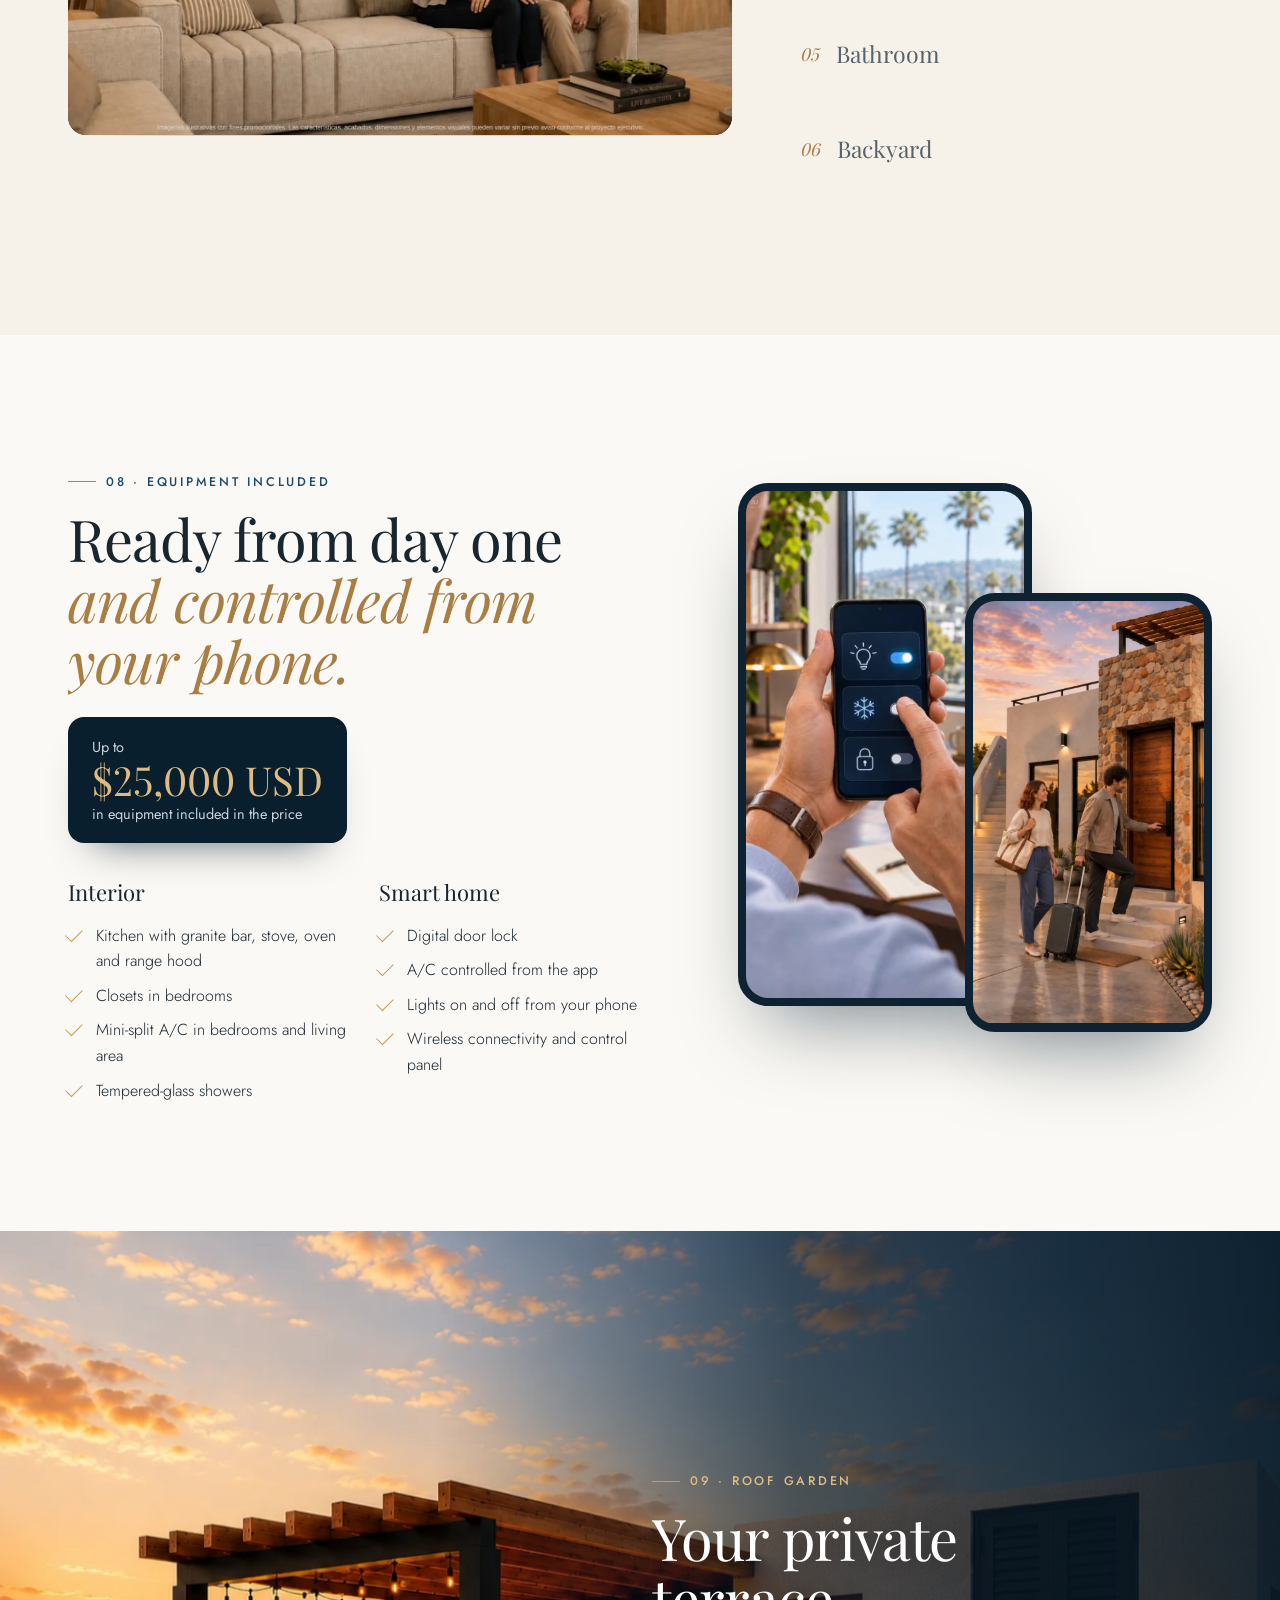
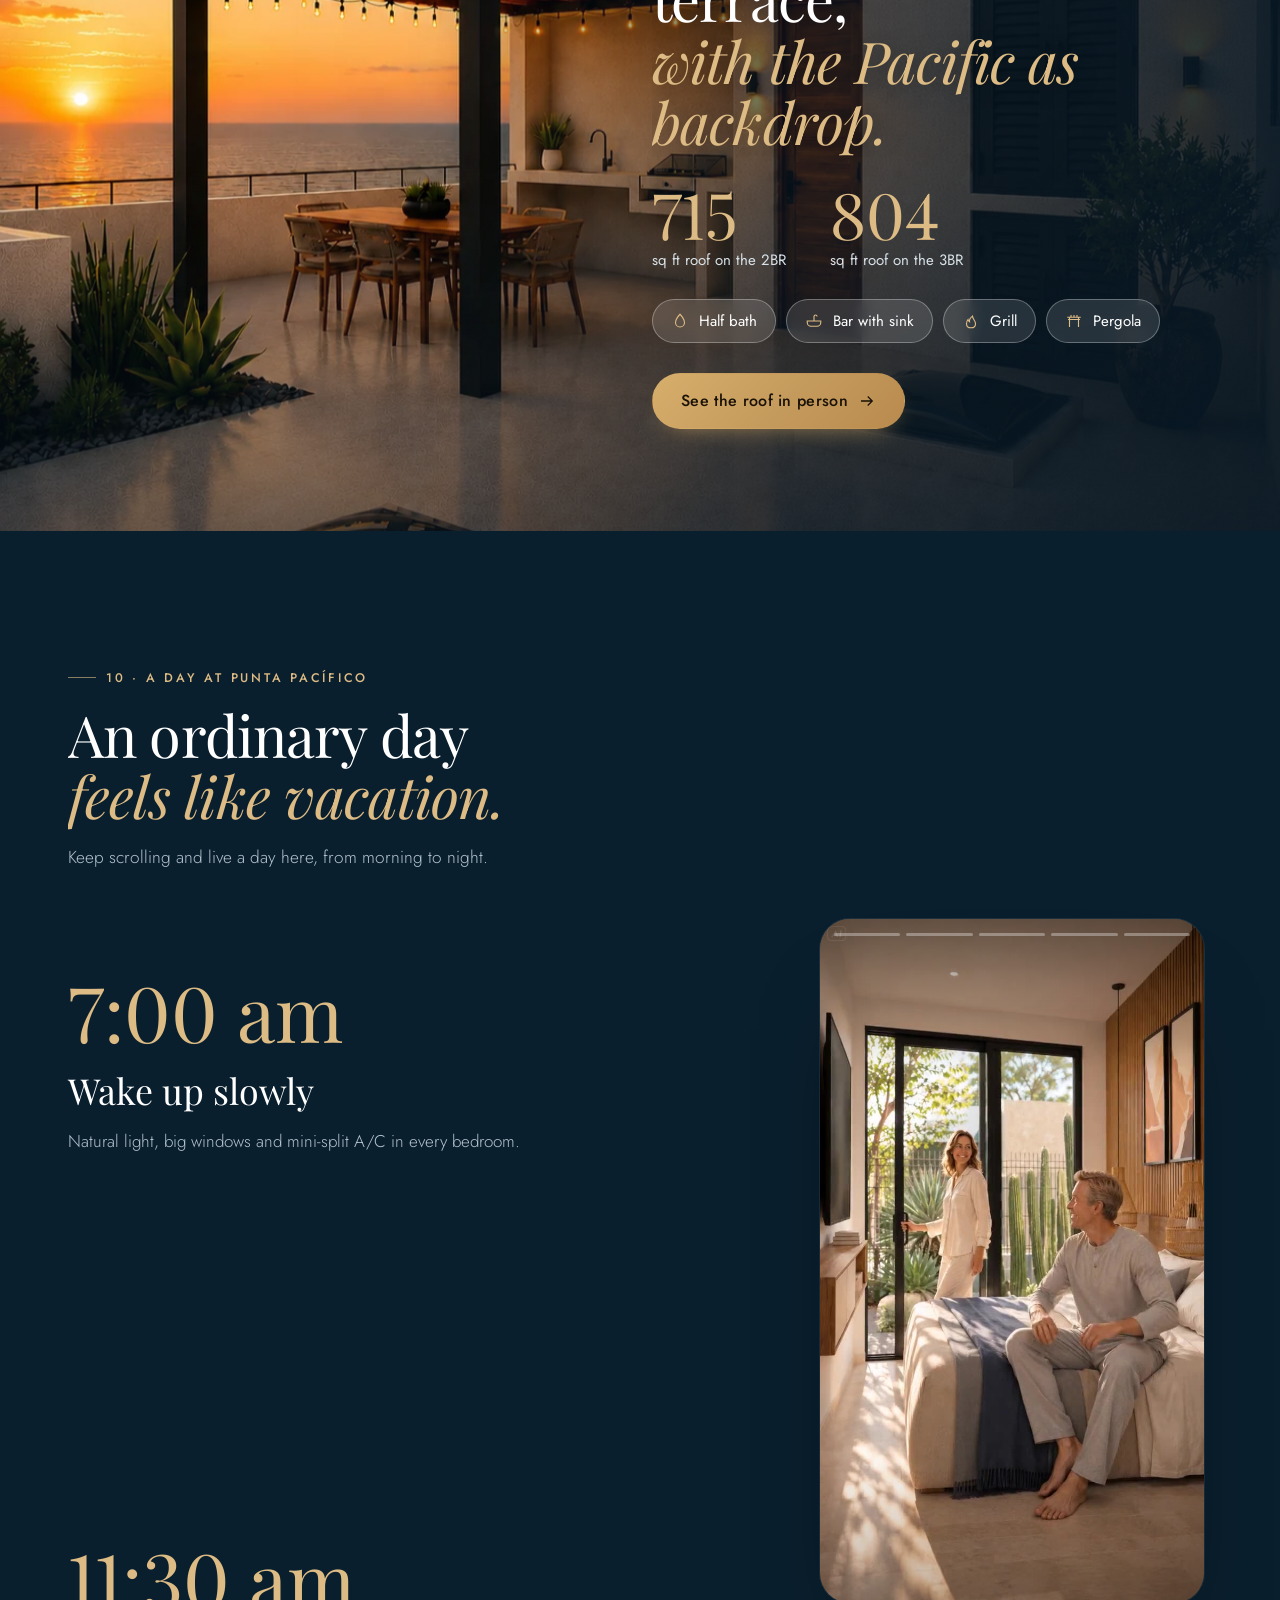
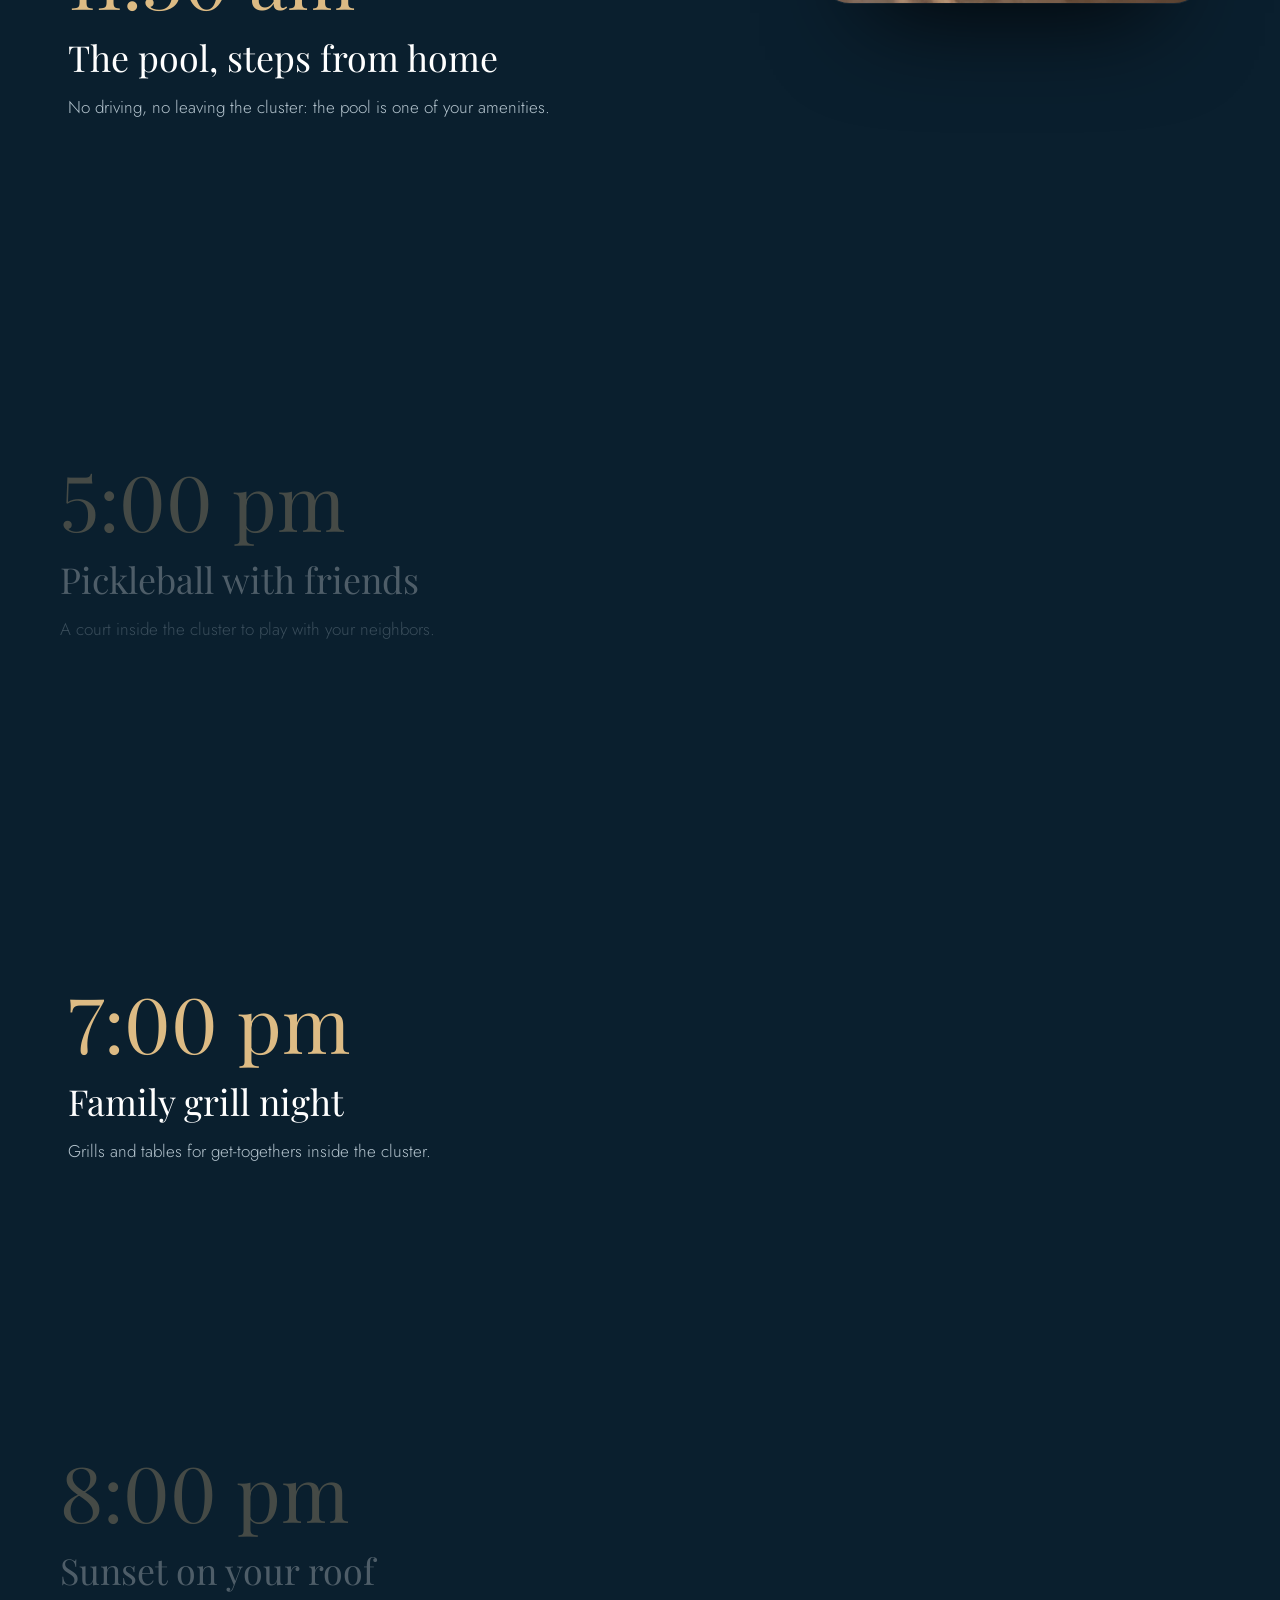
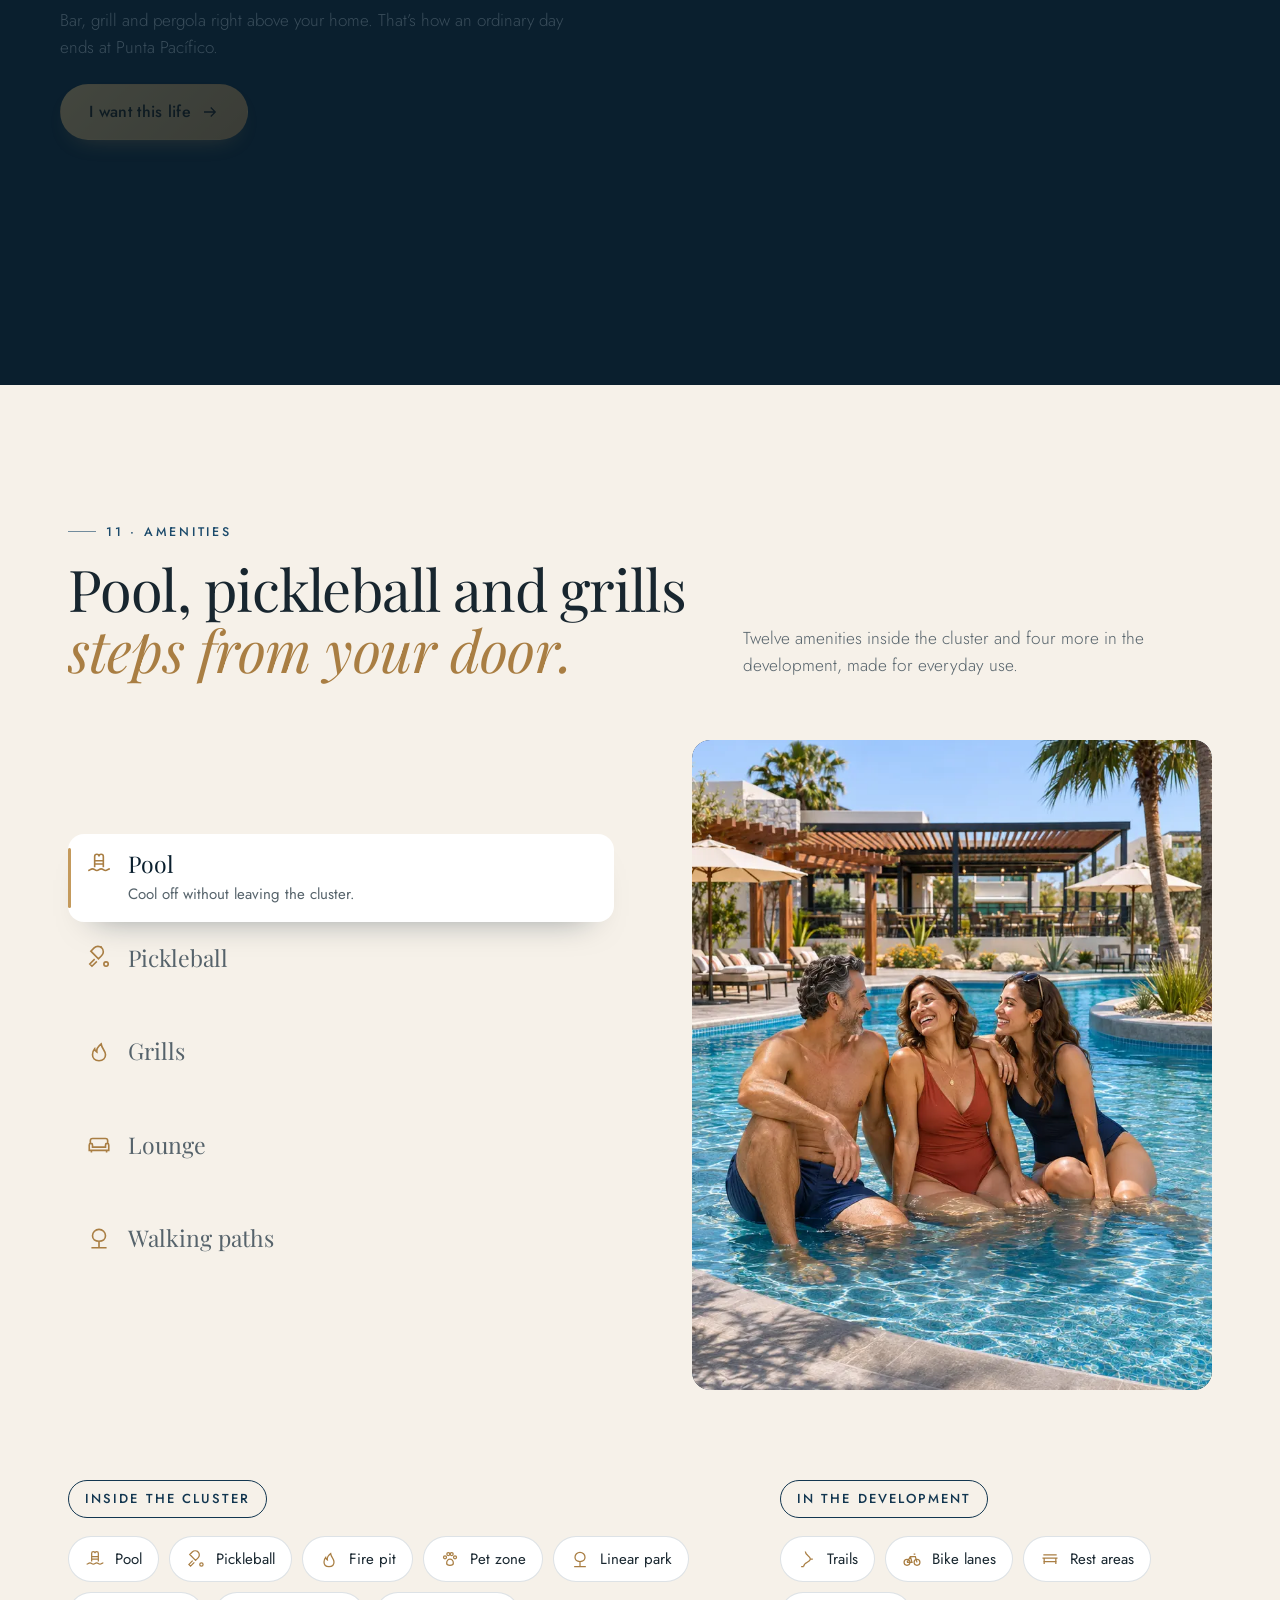
==== commit 3f8db742: "Merge remote-tracking branch 'origin/claude/videos-historias-fran' into claude/keen-carson-0zy2f6" ====
--- a/en.html
+++ b/en.html
@@ -99,8 +99,8 @@
     <!-- HERO -->
     <section class="hero" id="inicio" data-enter>
       <div class="hero__media">
-        <video class="hero__video" autoplay muted loop playsinline preload="auto" poster="assets/video/hero-reel.jpg" aria-hidden="true">
-          <source src="assets/video/hero-reel.mp4?v=2" type="video/mp4">
+        <video class="hero__video" autoplay muted loop playsinline preload="auto" poster="assets/video/v4/hero-reel.jpg" aria-hidden="true">
+          <source src="assets/video/v4/hero-reel.mp4" type="video/mp4">
         </video>
         <img class="hero__img" src="assets/img/roof-vista.webp" alt="Roof garden with pergola overlooking Ensenada bay" width="1430" height="1155">
         <div class="hero__shade"></div>
@@ -119,7 +119,7 @@
           </div>
 
           <div class="hero__ctas">
-            <button class="btn btn--gold btn--lg magnetic" data-open-form="visita">Book an appointment
+            <button class="btn btn--gold btn--lg btn--glow btn--pop magnetic" data-open-form="visita">Book an appointment
               <svg class="ico ico--arrow" aria-hidden="true"><use href="#i-arrow"/></svg>
             </button>
             <button class="btn btn--glass btn--lg" data-gate="brochure">
@@ -136,8 +136,8 @@
 
         <aside class="hero__card" aria-label="Development video">
           <div class="hero__reel">
-            <video autoplay muted loop playsinline preload="metadata" poster="assets/video/hero-reel.jpg" aria-label="Video tour of Punta Pacífico">
-              <source src="assets/video/hero-reel.mp4?v=2" type="video/mp4">
+            <video autoplay muted loop playsinline preload="metadata" poster="assets/video/v4/hero-reel.jpg" aria-label="Video tour of Punta Pacífico">
+              <source src="assets/video/v4/hero-reel.mp4" type="video/mp4">
             </video>
           </div>
           <a class="hero__agent" href="#asesor">
@@ -163,7 +163,7 @@
       <div class="wrap agent__grid">
         <div class="agent__media">
           <figure class="frame frame--45" data-reveal="clip">
-            <img src="assets/img/v3/fran-roof.webp" alt="Fran Morishita, Punta Pacífico sales advisor, on an ocean-view roof garden" loading="lazy" width="760" height="950">
+            <img src="assets/img/v4/fran-asesor.webp" alt="Fran Morishita, Punta Pacífico sales advisor, in front of a home in the development" loading="lazy" width="788" height="985">
           </figure>
           <div class="float-card float-card--a"><span class="live"></span><span><b>Online today</b><small>Same-day replies</small></span></div>
           <div class="float-card float-card--b"><svg class="ico" aria-hidden="true"><use href="#i-wa"/></svg><span><b>646 256 3006</b><small>Direct WhatsApp</small></span></div>
@@ -185,18 +185,45 @@
       </div>
     </section>
 
-    <!-- 02 · ACCESO CONTROLADO -->
+    <!-- 02 · HOW YOU BUY WITH FRAN (scroll story) -->
+    <section class="day day--path" id="camino" data-day>
+      <div class="wrap day__head">
+        <p class="eyebrow eyebrow--gold" data-reveal>02 · How you buy with Fran</p>
+        <h2 class="h2" data-split>From your first message<br><em>to the keys to your home.</em></h2>
+        <p class="lead" data-reveal>Four steps, and I’m with you in every one. Keep scrolling.</p>
+      </div>
+      <div class="day__body">
+        <div class="day__stage">
+          <div class="day__frame">
+            <video class="day__video is-on" muted loop playsinline preload="none" poster="assets/video/v4/p1-contacto.jpg" aria-label="Buyer discovering Punta Pacífico from his office"><source data-src="assets/video/v4/p1-contacto.mp4" type="video/mp4"></video>
+            <video class="day__video" muted loop playsinline preload="none" poster="assets/video/v4/p2-puerta.jpg" aria-label="Fran opens the door of a Punta Pacífico home"><source data-src="assets/video/v4/p2-puerta.mp4" type="video/mp4"></video>
+            <video class="day__video" muted loop playsinline preload="none" poster="assets/video/v4/p3-firma.jpg" aria-label="Fran signs the contract with a couple and shakes hands"><source data-src="assets/video/v4/p3-firma.mp4" type="video/mp4"></video>
+            <video class="day__video" muted loop playsinline preload="none" poster="assets/video/v4/p4-llaves.jpg" aria-label="Fran hands a couple the keys to their home"><source data-src="assets/video/v4/p4-llaves.mp4" type="video/mp4"></video>
+            <div class="day__bars" aria-hidden="true"><span><i></i></span><span><i></i></span><span><i></i></span><span><i></i></span></div>
+          </div>
+        </div>
+        <ol class="day__steps">
+          <li class="day__step is-on"><div class="day__card"><span class="day__time">01</span><h3>Message me from anywhere</h3><p>From California, Arizona or anywhere in Mexico: I reply the same day by WhatsApp, phone or email.</p></div></li>
+          <li class="day__step"><div class="day__card"><span class="day__time">02</span><h3>I open the door for you</h3><p>We tour your home in person or by video call: the roof, the view and every room.</p></div></li>
+          <li class="day__step"><div class="day__card"><span class="day__time">03</span><h3>Sign with confidence</h3><p>Reserve your home and sign your contract with 10% down. Developed by SiSol, backed by INVEX.</p></div></li>
+          <li class="day__step"><div class="day__card"><span class="day__time">04</span><h3>Get your keys</h3><p>Estimated delivery mid-2028. Ready to move in facing the Pacific?</p><div class="day__ctas"><button class="btn btn--gold btn--lg btn--glow btn--pop" data-open-form="visita">I want my keys <svg class="ico ico--arrow" aria-hidden="true"><use href="#i-arrow"/></svg></button><a class="btn btn--wa btn--lg" data-wa data-wa-origin="historia-llaves" href="#" target="_blank" rel="noopener"><svg class="ico" aria-hidden="true"><use href="#i-wa"/></svg> WhatsApp</a></div></div></li>
+        </ol>
+      </div>
+    </section>
+
+    <!-- 03 · ACCESO CONTROLADO -->
     <section class="secure section section--dark" id="seguridad">
       <div class="wrap">
         <div class="section__head section__head--split">
           <div>
-            <p class="eyebrow eyebrow--gold" data-reveal>02 · Gated access</p>
+            <p class="eyebrow eyebrow--gold" data-reveal>03 · Gated access</p>
             <h2 class="h2" data-split>A private cluster<br><em>built for peace of mind.</em></h2>
           </div>
           <p class="lead" data-reveal>You come home through a guarded gate, inside a perimeter wall, with amenities for residents only.</p>
         </div>
         <figure class="frame secure__media" data-reveal="clip">
           <picture><source media="(max-width:900px)" srcset="assets/img/v3/acceso-v.webp"><img src="assets/img/v3/acceso-h.webp" alt="Punta Pacífico entrance with guardhouse at sunset" loading="lazy" width="1672" height="941"></picture>
+          <div class="secure__clip"><video muted loop playsinline preload="none" poster="assets/video/v4/acceso.jpg" data-lazy-video aria-label="Car entering through the guarded gate"><source data-src="assets/video/v4/acceso.mp4" type="video/mp4"></video><span class="secure__tag"><i></i>Coming home</span></div>
         </figure>
         <ul class="secure__facts" data-stagger>
           <li><b data-count="120">120</b><span>homes in the cluster</span></li>
@@ -207,7 +234,7 @@
       </div>
     </section>
 
-    <!-- 03 · ENSENADA -->
+    <!-- 04 · ENSENADA -->
     <section class="ensenada section" id="ensenada">
       <div class="wrap ensenada__grid">
         <figure class="frame frame--45 ensenada__media" data-reveal="clip">
@@ -216,7 +243,7 @@
           </video>
         </figure>
         <div class="ensenada__copy">
-          <p class="eyebrow" data-reveal>03 · Ensenada</p>
+          <p class="eyebrow" data-reveal>04 · Ensenada</p>
           <h2 class="h2" data-split>Live between the ocean,<br>the mountains and <em>the wine.</em></h2>
           <p class="lead" data-reveal>Ensenada stands out as a travel and investment destination: easy access, wine country, world-class food and less than two hours from the US border.</p>
           <ul class="pillars" data-stagger>
@@ -228,11 +255,11 @@
       </div>
     </section>
 
-    <!-- 04 · UBICACION -->
+    <!-- 05 · UBICACION -->
     <section class="location section section--dark" id="ubicacion">
       <div class="wrap">
         <div class="section__head">
-          <p class="eyebrow eyebrow--gold" data-reveal>04 · Location</p>
+          <p class="eyebrow eyebrow--gold" data-reveal>05 · Location</p>
           <h2 class="h2" data-split>30 minutes from Valle de Guadalupe,<br><em>90 minutes from the border.</em></h2>
         </div>
         <div class="location__grid">
@@ -257,12 +284,12 @@
       </div>
     </section>
 
-    <!-- 05 · RESIDENCIAS -->
+    <!-- 06 · RESIDENCIAS -->
     <section class="homes section" id="residencias">
       <div class="wrap">
         <div class="section__head section__head--split">
           <div>
-            <p class="eyebrow" data-reveal>05 · Homes</p>
+            <p class="eyebrow" data-reveal>06 · Homes</p>
             <h2 class="h2" data-split>Two single-story models,<br><em>both with a roof garden.</em></h2>
           </div>
           <p class="lead" data-reveal>No stairs in daily life: everything on one floor, with a backyard, parking and your private terrace upstairs.</p>
@@ -330,12 +357,12 @@
       </div>
     </section>
 
-    <!-- 06 · POR DENTRO (un espacio a la vez) -->
+    <!-- 07 · POR DENTRO (un espacio a la vez) -->
     <section class="inside section section--sand" id="interior">
       <div class="wrap">
         <div class="section__head section__head--split">
           <div>
-            <p class="eyebrow" data-reveal>06 · Inside</p>
+            <p class="eyebrow" data-reveal>07 · Inside</p>
             <h2 class="h2" data-split>Tour your home,<br><em>room by room.</em></h2>
           </div>
           <p class="lead" data-reveal>Pick a room to see it. Functional design, natural light and move-in-ready finishes.</p>
@@ -362,11 +389,11 @@
       </div>
     </section>
 
-    <!-- 07 · EQUIPAMIENTO -->
+    <!-- 08 · EQUIPAMIENTO -->
     <section class="equip section" id="equipamiento">
       <div class="wrap equip__grid">
         <div class="equip__copy">
-          <p class="eyebrow" data-reveal>07 · Equipment included</p>
+          <p class="eyebrow" data-reveal>08 · Equipment included</p>
           <h2 class="h2" data-split>Ready from day one<br><em>and controlled from your phone.</em></h2>
           <div class="equip__save" data-reveal><span>Up to</span><b>$<span data-count="25000" data-sep>25,000</span> USD</b><span>in equipment included in the price</span></div>
           <div class="equip__cols">
@@ -391,20 +418,20 @@
           </div>
         </div>
         <div class="equip__media">
-          <figure class="phone" data-reveal><video muted loop playsinline preload="none" poster="assets/video/celular.jpg" data-lazy-video aria-label="Lights and climate control from the phone"><source data-src="assets/video/celular.mp4?v=2" type="video/mp4"></video></figure>
-          <figure class="phone phone--b" data-reveal style="--d:.15s"><video muted loop playsinline preload="none" poster="assets/video/cerradura.jpg" data-lazy-video aria-label="Opening the digital lock"><source data-src="assets/video/cerradura.mp4?v=2" type="video/mp4"></video></figure>
-        </div>
-      </div>
-    </section>
-
-    <!-- 08 · ROOF GARDEN (pantalla completa) -->
+          <figure class="phone" data-reveal><video muted loop playsinline preload="none" poster="assets/video/v4/celular.jpg" data-lazy-video aria-label="Lights, climate and lock from the phone"><source data-src="assets/video/v4/celular.mp4" type="video/mp4"></video></figure>
+          <figure class="phone phone--b" data-reveal style="--d:.15s"><video muted loop playsinline preload="none" poster="assets/video/v4/cerradura.jpg" data-lazy-video aria-label="Couple arriving home with the digital lock"><source data-src="assets/video/v4/cerradura.mp4" type="video/mp4"></video></figure>
+        </div>
+      </div>
+    </section>
+
+    <!-- 09 · ROOF GARDEN (pantalla completa) -->
     <section class="roof" id="roof">
       <div class="roof__bg" aria-hidden="true">
         <img class="roof__img" src="assets/img/roof-atardecer.webp" alt="" loading="lazy" width="1254" height="1254" data-parallax>
         <video class="roof__video" muted loop playsinline preload="none" poster="assets/video/v3/roof-sol.jpg" data-lazy-video><source data-src="assets/video/v3/roof-sol.mp4?v=2" type="video/mp4"></video>
       </div>
       <div class="wrap roof__inner"><div class="roof__content">
-        <p class="eyebrow eyebrow--gold" data-reveal>08 · Roof garden</p>
+        <p class="eyebrow eyebrow--gold" data-reveal>09 · Roof garden</p>
         <h2 class="h2 roof__title" data-split>Your private terrace,<br><em>with the Pacific as backdrop.</em></h2>
         <ul class="roof__feats" data-stagger>
           <li><b data-count="716">716</b><span>sq ft roof on the 2BR</span></li>
@@ -422,40 +449,40 @@
       </div></div>
     </section>
 
-    <!-- 09 · UN DÍA AQUÍ (historia al hacer scroll) -->
+    <!-- 10 · UN DÍA AQUÍ (historia al hacer scroll) -->
     <section class="day" id="dia" data-day>
       <div class="wrap day__head">
-        <p class="eyebrow eyebrow--gold" data-reveal>09 · A day at Punta Pacífico</p>
+        <p class="eyebrow eyebrow--gold" data-reveal>10 · A day at Punta Pacífico</p>
         <h2 class="h2" data-split>An ordinary day<br><em>feels like vacation.</em></h2>
         <p class="lead" data-reveal>Keep scrolling and live a day here, from morning to night.</p>
       </div>
       <div class="day__body">
         <div class="day__stage">
           <div class="day__frame">
-            <video class="day__video is-on" muted loop playsinline preload="none" poster="assets/video/v3/d1-mar.jpg" aria-label="Couple enjoying the ocean view from their terrace"><source data-src="assets/video/v3/d1-mar.mp4?v=2" type="video/mp4"></video>
-            <video class="day__video" muted loop playsinline preload="none" poster="assets/video/v3/d2-alberca.jpg" aria-label="Couple at the cluster pool"><source data-src="assets/video/v3/d2-alberca.mp4?v=2" type="video/mp4"></video>
-            <video class="day__video" muted loop playsinline preload="none" poster="assets/video/v3/d3-pickleball.jpg" aria-label="Pickleball game in the cluster"><source data-src="assets/video/v3/d3-pickleball.mp4?v=2" type="video/mp4"></video>
-            <video class="day__video" muted loop playsinline preload="none" poster="assets/video/v3/d4-asador.jpg" aria-label="Grilling on the roof garden"><source data-src="assets/video/v3/d4-asador.mp4?v=2" type="video/mp4"></video>
-            <video class="day__video" muted loop playsinline preload="none" poster="assets/video/v3/d5-cena.jpg" aria-label="Dinner with friends under the pergola"><source data-src="assets/video/v3/d5-cena.mp4?v=2" type="video/mp4"></video>
+            <video class="day__video is-on" muted loop playsinline preload="none" poster="assets/video/v4/d1-despertar.jpg" aria-label="Couple waking up in a sunlit bedroom"><source data-src="assets/video/v4/d1-despertar.mp4" type="video/mp4"></video>
+            <video class="day__video" muted loop playsinline preload="none" poster="assets/video/v4/d2-alberca.jpg" aria-label="Friends at the cluster pool"><source data-src="assets/video/v4/d2-alberca.mp4" type="video/mp4"></video>
+            <video class="day__video" muted loop playsinline preload="none" poster="assets/video/v4/d3-pickleball.jpg" aria-label="Pickleball game in the cluster"><source data-src="assets/video/v4/d3-pickleball.mp4" type="video/mp4"></video>
+            <video class="day__video" muted loop playsinline preload="none" poster="assets/video/v4/d4-asador.jpg" aria-label="Family at the cluster grill area"><source data-src="assets/video/v4/d4-asador.mp4" type="video/mp4"></video>
+            <video class="day__video" muted loop playsinline preload="none" poster="assets/video/v4/d5-atardecer.jpg" aria-label="Friends toasting at sunset on a roof garden"><source data-src="assets/video/v4/d5-atardecer.mp4" type="video/mp4"></video>
             <div class="day__bars" aria-hidden="true"><span><i></i></span><span><i></i></span><span><i></i></span><span><i></i></span><span><i></i></span></div>
           </div>
         </div>
         <ol class="day__steps">
-          <li class="day__step is-on" data-time="07:00"><div class="day__card"><span class="day__time">7:00 am</span><h3>Coffee with an ocean view</h3><p>Start your day on your terrace, facing the Pacific.</p></div></li>
+          <li class="day__step is-on" data-time="07:00"><div class="day__card"><span class="day__time">7:00 am</span><h3>Wake up slowly</h3><p>Natural light, big windows and mini-split A/C in every bedroom.</p></div></li>
           <li class="day__step" data-time="11:30"><div class="day__card"><span class="day__time">11:30 am</span><h3>The pool, steps from home</h3><p>No driving, no leaving the cluster: the pool is one of your amenities.</p></div></li>
           <li class="day__step" data-time="17:00"><div class="day__card"><span class="day__time">5:00 pm</span><h3>Pickleball with friends</h3><p>A court inside the cluster to play with your neighbors.</p></div></li>
-          <li class="day__step" data-time="19:30"><div class="day__card"><span class="day__time">7:30 pm</span><h3>Grilling on your roof</h3><p>Bar, sink and grill ready, right above your home.</p></div></li>
-          <li class="day__step" data-time="21:00"><div class="day__card"><span class="day__time">9:00 pm</span><h3>Dinner under the pergola</h3><p>That’s how an ordinary day ends at Punta Pacífico.</p><button class="btn btn--gold btn--lg" data-open-form="visita">I want this life <svg class="ico ico--arrow" aria-hidden="true"><use href="#i-arrow"/></svg></button></div></li>
+          <li class="day__step" data-time="19:00"><div class="day__card"><span class="day__time">7:00 pm</span><h3>Family grill night</h3><p>Grills and tables for get-togethers inside the cluster.</p></div></li>
+          <li class="day__step" data-time="20:00"><div class="day__card"><span class="day__time">8:00 pm</span><h3>Sunset on your roof</h3><p>Bar, grill and pergola right above your home. That’s how an ordinary day ends at Punta Pacífico.</p><button class="btn btn--gold btn--lg btn--glow" data-open-form="visita">I want this life <svg class="ico ico--arrow" aria-hidden="true"><use href="#i-arrow"/></svg></button></div></li>
         </ol>
       </div>
     </section>
 
-    <!-- 10 · AMENIDADES (una a la vez) -->
+    <!-- 11 · AMENIDADES (una a la vez) -->
     <section class="amen section section--sand" id="amenidades">
       <div class="wrap">
         <div class="section__head section__head--split">
           <div>
-            <p class="eyebrow" data-reveal>10 · Amenities</p>
+            <p class="eyebrow" data-reveal>11 · Amenities</p>
             <h2 class="h2" data-split>Pool, pickleball and grills<br><em>steps from your door.</em></h2>
           </div>
           <p class="lead" data-reveal>Twelve amenities inside the cluster and four more in the development, made for everyday use.</p>
@@ -509,12 +536,12 @@
       </div>
     </section>
 
-    <!-- 11 · PLUSVALIA (datos del video Doctor V13) -->
+    <!-- 12 · PLUSVALIA (datos del video Doctor V13) -->
     <section class="value section section--dark" id="plusvalia">
       <div class="wrap">
         <div class="section__head section__head--split">
           <div>
-            <p class="eyebrow eyebrow--gold" data-reveal>11 · Projected appreciation</p>
+            <p class="eyebrow eyebrow--gold" data-reveal>12 · Projected appreciation</p>
             <h2 class="h2" data-split>From $254K today<br><em>to as much as $544K by 2034.</em></h2>
           </div>
           <p class="lead" data-reveal>Estimated value of the same property with conservative (8%) and optimistic (10%) compound annual appreciation, in USD.</p>
@@ -549,12 +576,12 @@
       </div>
     </section>
 
-    <!-- 12 · PAGOS -->
+    <!-- 13 · PAGOS -->
     <section class="pay section" id="pagos">
       <div class="wrap">
         <div class="section__head section__head--split">
           <div>
-            <p class="eyebrow" data-reveal>12 · The payment bridge</p>
+            <p class="eyebrow" data-reveal>13 · The payment bridge</p>
             <h2 class="h2" data-split>Pay while it’s built,<br><em>settle at delivery.</em></h2>
           </div>
           <p class="lead" data-reveal>10% down at signing, 10% in 20 monthly payments during construction, and 80% at delivery in mid-2028, with a mortgage or your own funds.</p>
@@ -614,12 +641,12 @@
       </div>
     </section>
 
-    <!-- 13 · MATERIAL BLOQUEADO -->
+    <!-- 14 · MATERIAL BLOQUEADO -->
     <section class="locked section section--sand" id="material">
       <div class="wrap">
         <div class="section__head">
-          <p class="eyebrow" data-reveal>13 · Exclusive material</p>
-          <h2 class="h2" data-split>Brochure and ROI analysis,<br><em>sent to you on WhatsApp.</em></h2>
+          <p class="eyebrow" data-reveal>14 · Exclusive material</p>
+          <h2 class="h2" data-split>Brochure and ROI analysis,<br><em>sent to your email or WhatsApp.</em></h2>
         </div>
 
         <div class="locked__grid">
@@ -669,7 +696,7 @@
 
           <form class="form card locked__form" data-lead-form="gate" data-material="roi" novalidate>
             <div class="locked__badge" aria-hidden="true"><svg class="ico"><use href="#i-lock"/></svg></div>
-            <h3 class="form__title">Get it on WhatsApp</h3>
+            <h3 class="form__title">Get it by email or WhatsApp</h3>
             <p class="form__sub">Fran sends you the PDF and answers your questions about the numbers.</p>
             <div class="field"><label for="g-nombre">Full name</label><input id="g-nombre" name="nombre" maxlength="80" autocomplete="name" required placeholder="Your name"><small class="err" data-err="nombre"></small></div>
             <div class="field">
@@ -678,20 +705,27 @@
               <small class="err" data-err="telefono"></small>
             </div>
             <div class="field"><label for="g-email">Email</label><input id="g-email" name="email" maxlength="120" type="email" autocomplete="email" required placeholder="you@email.com"><small class="err" data-err="email"></small></div>
+            <fieldset class="field deliver">
+              <legend>How should I send it?</legend>
+              <div class="chips">
+                <label><input type="radio" name="entrega" value="email" checked><span><svg class="ico" aria-hidden="true"><use href="#i-mail"/></svg>Email</span></label>
+                <label><input type="radio" name="entrega" value="whatsapp"><span><svg class="ico" aria-hidden="true"><use href="#i-wa"/></svg>WhatsApp</span></label>
+              </div>
+            </fieldset>
             <input type="text" name="_honey" class="hp" tabindex="-1" autocomplete="off" aria-hidden="true">
-            <button class="btn btn--navy btn--lg btn--block" type="submit"><span data-gate-btn>Send me the analysis</span><svg class="ico ico--arrow" aria-hidden="true"><use href="#i-arrow"/></svg></button>
-            <p class="form__legal">Submitting opens WhatsApp with your request for Fran. Your details are only used to follow up with you. By submitting you accept the <a href="/privacy" target="_blank" rel="noopener">Privacy notice</a>.</p>
+            <button class="btn btn--navy btn--lg btn--block btn--glow" type="submit"><span data-gate-btn>Send me the analysis</span><svg class="ico ico--arrow" aria-hidden="true"><use href="#i-arrow"/></svg></button>
+            <p class="form__legal"><span data-legal="email">Fran emails it to you; please check your spam folder too.</span><span data-legal="whatsapp" hidden>Submitting opens WhatsApp with your request for Fran.</span> Your details are only used to follow up with you. By submitting you accept the <a href="/privacy" target="_blank" rel="noopener">Privacy notice</a>.</p>
             <p class="form__status" role="status" aria-live="polite"></p>
           </form>
         </div>
       </div>
     </section>
 
-    <!-- 14 · CONTACTO -->
+    <!-- 15 · CONTACTO -->
     <section class="contact section" id="contacto">
       <div class="wrap contact__grid">
         <div class="contact__copy">
-          <p class="eyebrow" data-reveal>14 · Contact</p>
+          <p class="eyebrow" data-reveal>15 · Contact</p>
           <h2 class="h2" data-split>Tell me what you’re looking for<br>and I’ll prepare <em>your proposal.</em></h2>
           <p class="lead" data-reveal>With your answers I’ll share available units, the payment plan that suits you and the best time to visit.</p>
           <figure class="frame frame--45 contact__img" data-reveal="clip"><img src="assets/img/v3/fran-entrada.webp" alt="Fran welcoming a couple at a home entrance" loading="lazy" width="760" height="950"></figure>
@@ -732,12 +766,12 @@
           <h2 class="final__title" data-split>Pre-sale homes<br><em>don’t wait.</em></h2>
           <p class="lead" data-reveal>Ask about current promotions and this week’s availability.</p>
           <div class="cta-row" data-reveal>
-            <a class="btn btn--wa btn--lg magnetic" data-wa data-wa-origin="cta-final" href="#" target="_blank" rel="noopener"><svg class="ico" aria-hidden="true"><use href="#i-wa"/></svg> Talk to Fran</a>
+            <a class="btn btn--wa btn--lg btn--glow btn--pop magnetic" data-wa data-wa-origin="cta-final" href="#" target="_blank" rel="noopener"><svg class="ico" aria-hidden="true"><use href="#i-wa"/></svg> Talk to Fran</a>
             <button class="btn btn--glass btn--lg" data-open-form="visita">Book an appointment</button>
           </div>
         </div>
         <figure class="frame frame--916 final__video" data-reveal="clip">
-          <video muted loop playsinline preload="none" poster="assets/video/v3/celebra.jpg" data-lazy-video aria-label="Couple celebrating their new home"><source data-src="assets/video/v3/celebra.mp4?v=2" type="video/mp4"></video>
+          <video muted loop playsinline preload="none" poster="assets/video/v4/fran-sala.jpg" data-lazy-video aria-label="Fran shows you the living room of a Punta Pacífico home"><source data-src="assets/video/v4/fran-sala.mp4" type="video/mp4"></video>
         </figure>
       </div>
     </section>
@@ -766,7 +800,7 @@
 
   <div class="mbar" data-mbar>
     <a class="mbar__wa" data-wa data-wa-origin="barra-movil" href="#" target="_blank" rel="noopener"><svg class="ico" aria-hidden="true"><use href="#i-wa"/></svg> WhatsApp</a>
-    <button class="mbar__cta" data-open-form="visita">Book an appointment</button>
+    <button class="mbar__cta is-glow" data-open-form="visita">Book an appointment</button>
   </div>
 
   <a class="fab" data-wa data-wa-origin="boton-flotante" href="#" target="_blank" rel="noopener" aria-label="Message Fran on WhatsApp">
@@ -881,9 +915,16 @@
         <small class="err" data-err="telefono"></small>
       </div>
       <div class="field"><label>Email</label><input name="email" maxlength="120" type="email" autocomplete="email" required placeholder="you@email.com"><small class="err" data-err="email"></small></div>
+      <fieldset class="field deliver">
+        <legend>How should I send it?</legend>
+        <div class="chips">
+          <label><input type="radio" name="entrega" value="email" checked><span><svg class="ico" aria-hidden="true"><use href="#i-mail"/></svg>Email</span></label>
+          <label><input type="radio" name="entrega" value="whatsapp"><span><svg class="ico" aria-hidden="true"><use href="#i-wa"/></svg>WhatsApp</span></label>
+        </div>
+      </fieldset>
       <input type="text" name="_honey" class="hp" tabindex="-1" autocomplete="off" aria-hidden="true">
-      <button class="btn btn--navy btn--lg btn--block" type="submit"><span data-gate-btn>Send me the brochure</span><svg class="ico ico--arrow" aria-hidden="true"><use href="#i-arrow"/></svg></button>
-      <p class="form__legal">Submitting opens WhatsApp with your request for Fran. By submitting you accept the <a href="/privacy" target="_blank" rel="noopener">Privacy notice</a>.</p>
+      <button class="btn btn--navy btn--lg btn--block btn--glow" type="submit"><span data-gate-btn>Send me the brochure</span><svg class="ico ico--arrow" aria-hidden="true"><use href="#i-arrow"/></svg></button>
+      <p class="form__legal"><span data-legal="email">Fran emails it to you; please check your spam folder too.</span><span data-legal="whatsapp" hidden>Submitting opens WhatsApp with your request for Fran.</span> By submitting you accept the <a href="/privacy" target="_blank" rel="noopener">Privacy notice</a>.</p>
       <p class="form__status" role="status" aria-live="polite"></p>
     </form>
   </template>
@@ -893,6 +934,7 @@
     <symbol id="i-wa" viewBox="0 0 24 24"><path fill="currentColor" d="M12.04 2C6.58 2 2.13 6.45 2.13 11.910c0 1.75.46 3.45 1.32 4.95L2.05 22l5.25-1.38a9.9 9.9 0 0 0 4.74 1.21h.01c5.46 0 9.9-4.45 9.9-9.91A9.86 9.86 0 0 0 12.04 2Zm0 18.15h-.01a8.2 8.2 0 0 1-4.19-1.15l-.3-.18-3.12.82.83-3.04-.2-.31a8.2 8.2 0 0 1-1.26-4.38c0-4.54 3.7-8.23 8.25-8.23a8.2 8.2 0 0 1 8.23 8.24c0 4.54-3.7 8.23-8.23 8.23Zm4.52-6.16c-.25-.12-1.47-.72-1.69-.81-.23-.08-.39-.12-.56.13-.16.25-.64.81-.79.97-.14.17-.29.19-.54.06-.25-.12-1.05-.39-1.99-1.23-.74-.66-1.23-1.47-1.38-1.72-.14-.25-.02-.38.11-.51.11-.11.25-.29.37-.43.13-.15.17-.25.25-.42.08-.17.04-.31-.02-.43-.06-.13-.56-1.35-.77-1.85-.2-.48-.41-.42-.56-.43h-.48a.92.92 0 0 0-.66.31c-.23.25-.87.85-.87 2.07 0 1.22.89 2.4 1.01 2.56.12.17 1.75 2.67 4.23 3.74.59.26 1.05.41 1.41.52.59.19 1.13.16 1.56.1.48-.07 1.47-.6 1.67-1.18.21-.58.21-1.07.15-1.18-.06-.1-.23-.16-.48-.29Z"/></symbol>
     <symbol id="i-arrow" viewBox="0 0 24 24"><path fill="none" stroke="currentColor" stroke-width="1.7" d="M4 12h15m-6-6 6 6-6 6"/></symbol>
     <symbol id="i-lock" viewBox="0 0 24 24"><g fill="none" stroke="currentColor" stroke-width="1.6"><rect x="5" y="10.5" width="14" height="10" rx="2"/><path d="M8 10.5V8a4 4 0 0 1 8 0v2.5"/></g></symbol>
+    <symbol id="i-mail" viewBox="0 0 24 24"><g fill="none" stroke="currentColor" stroke-width="1.6"><rect x="3" y="5.5" width="18" height="13" rx="2"/><path d="m4 7.5 8 6 8-6"/></g></symbol>
     <symbol id="i-doc" viewBox="0 0 24 24"><path fill="none" stroke="currentColor" stroke-width="1.5" d="M6 3h8l4 4v14H6V3Zm8 0v4h4M9 13h6m-6 3.5h6"/></symbol>
     <symbol id="i-pin" viewBox="0 0 24 24"><path fill="none" stroke="currentColor" stroke-width="1.6" d="M12 21s-7-6.2-7-11.5a7 7 0 0 1 14 0C19 14.8 12 21 12 21Z"/><circle cx="12" cy="9.5" r="2.5" fill="none" stroke="currentColor" stroke-width="1.6"/></symbol>
     <symbol id="i-shield" viewBox="0 0 24 24"><path fill="none" stroke="currentColor" stroke-width="1.5" d="M12 3 5 6v5c0 5 3 8.5 7 10 4-1.5 7-5 7-10V6l-7-3Zm-3 9 2 2 4-4"/></symbol>
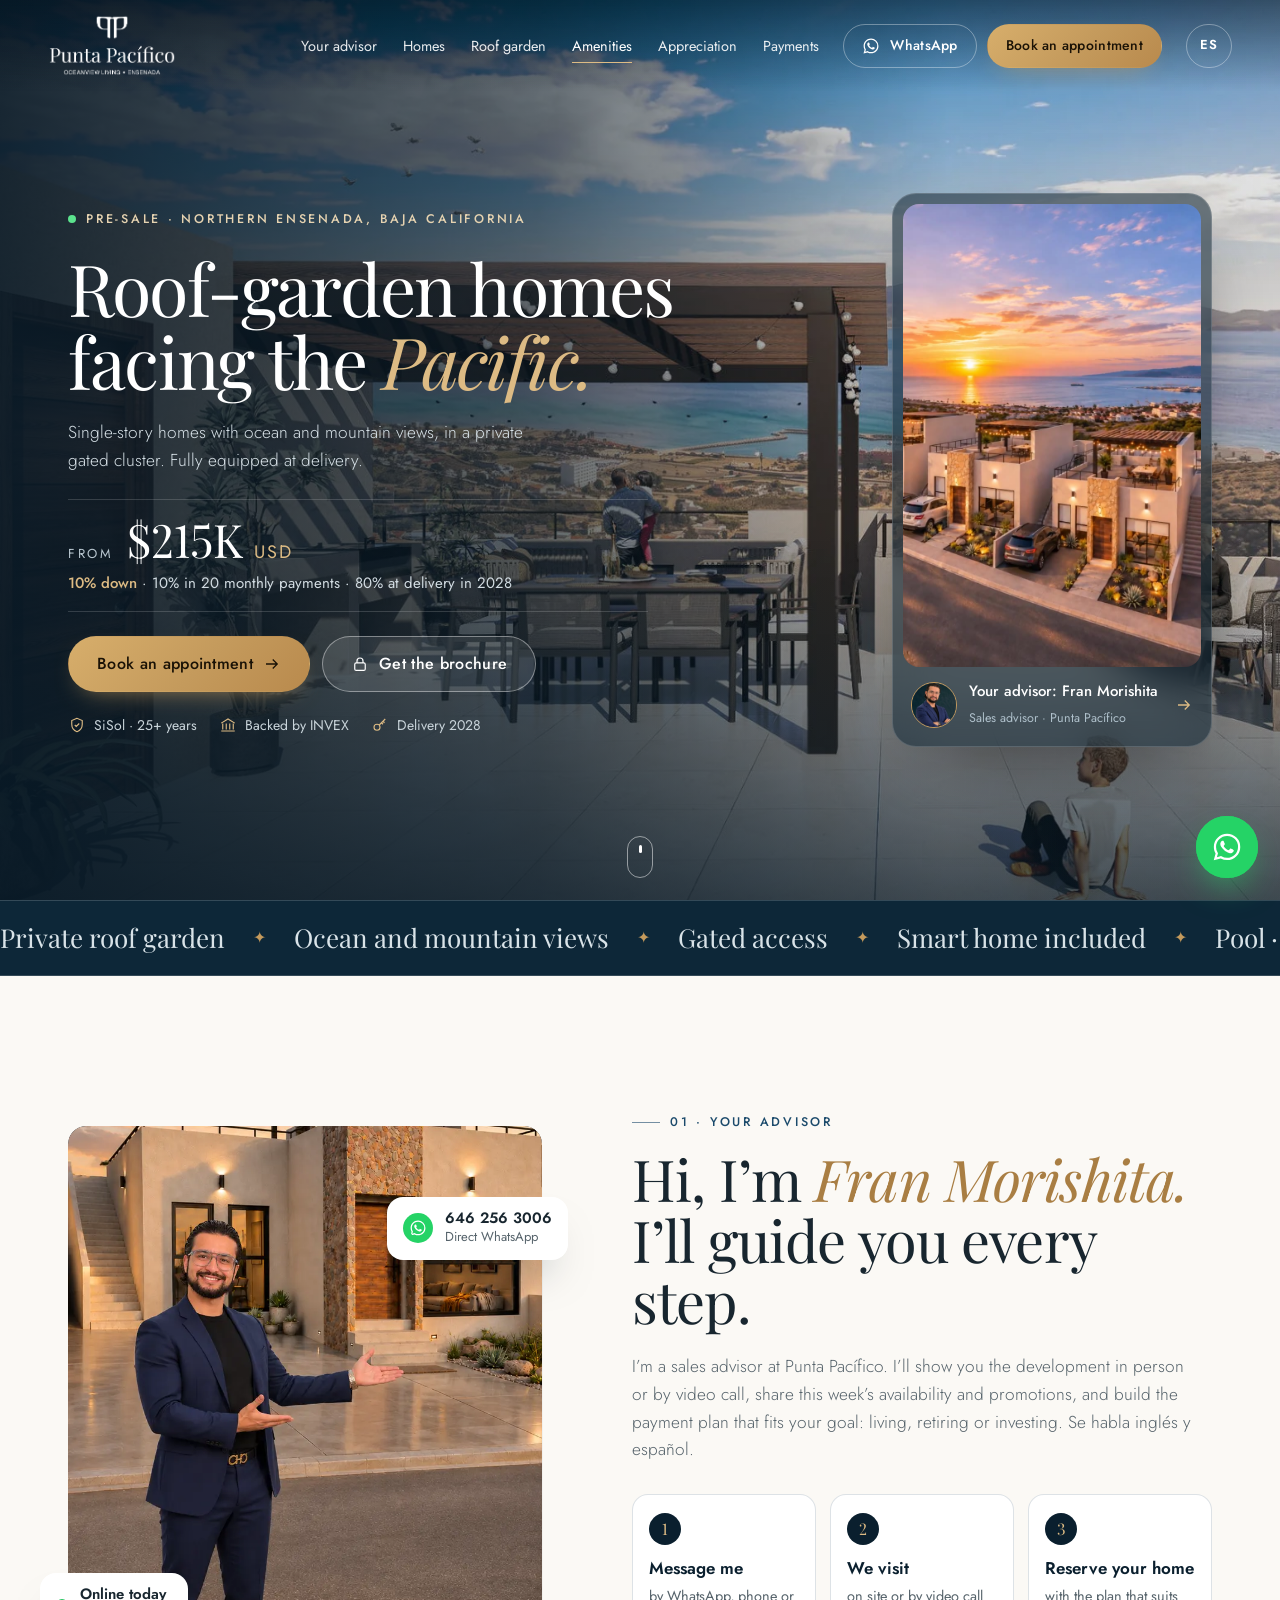
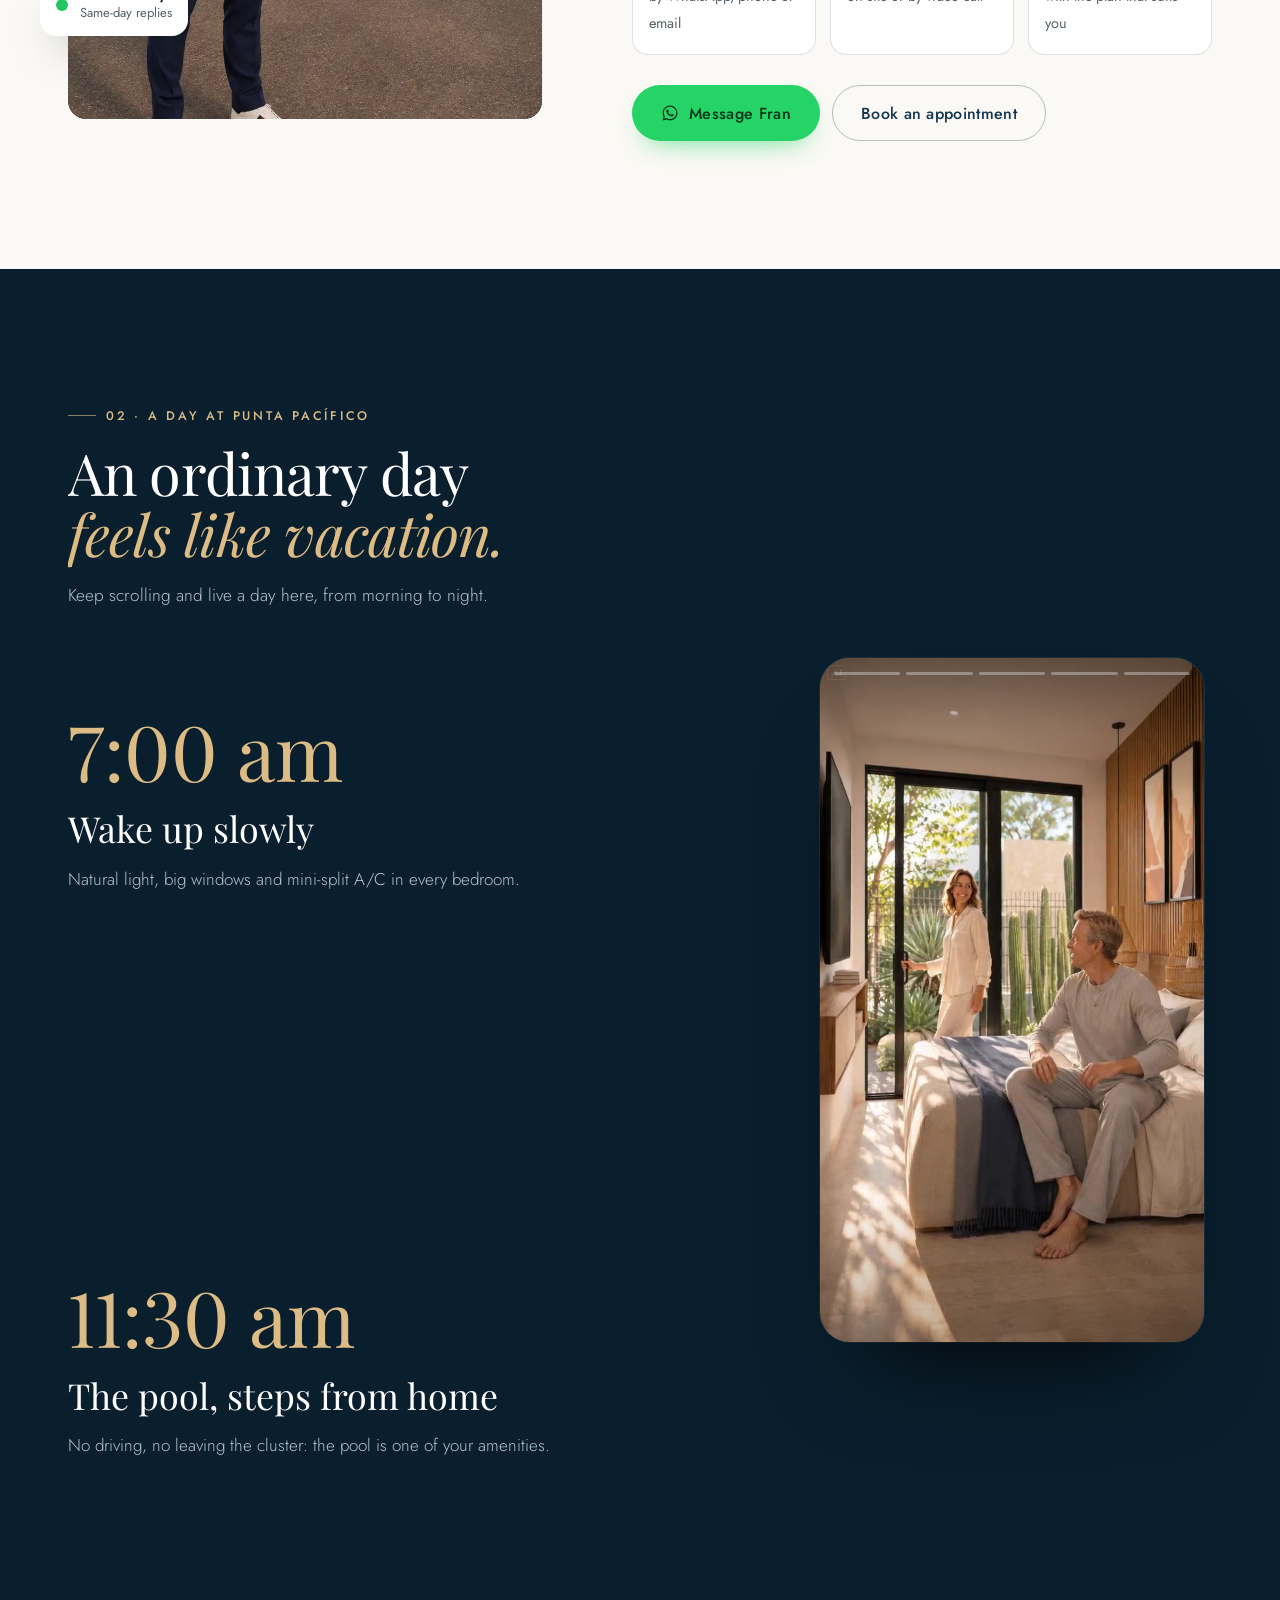
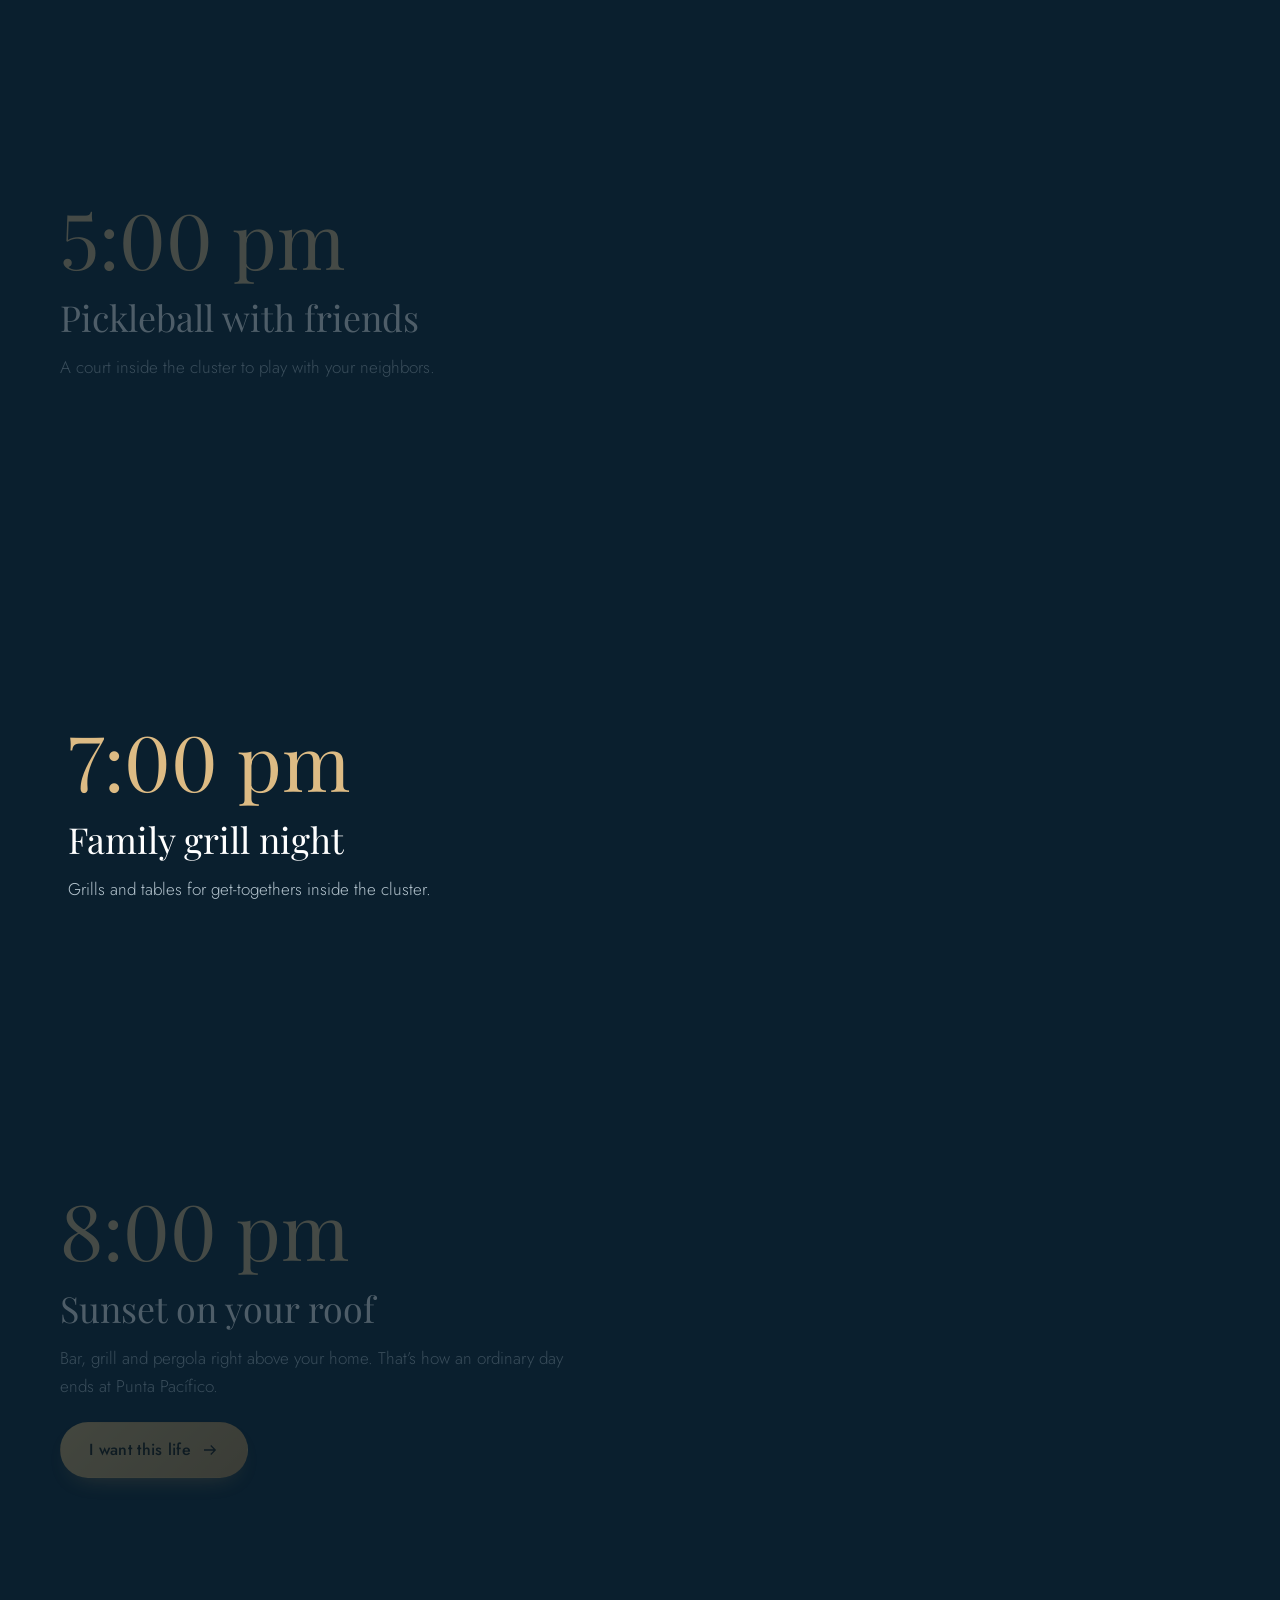
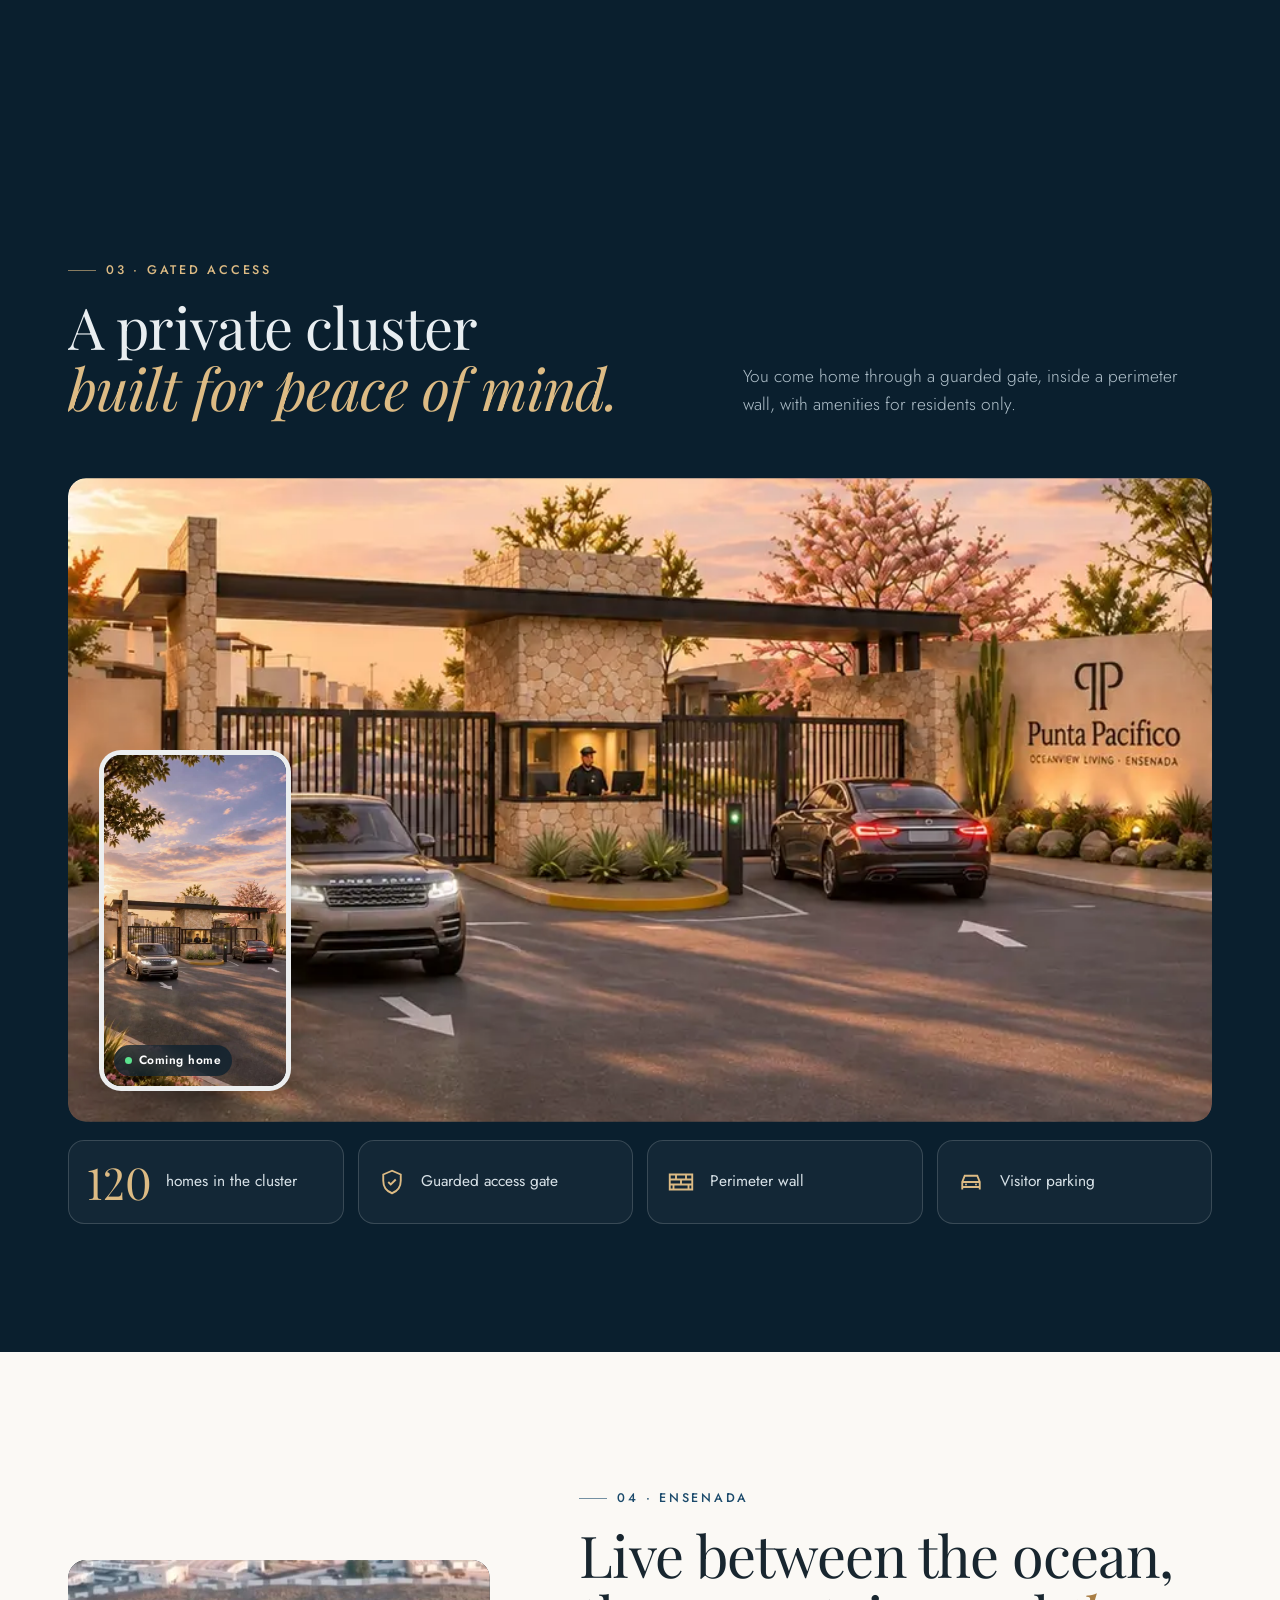
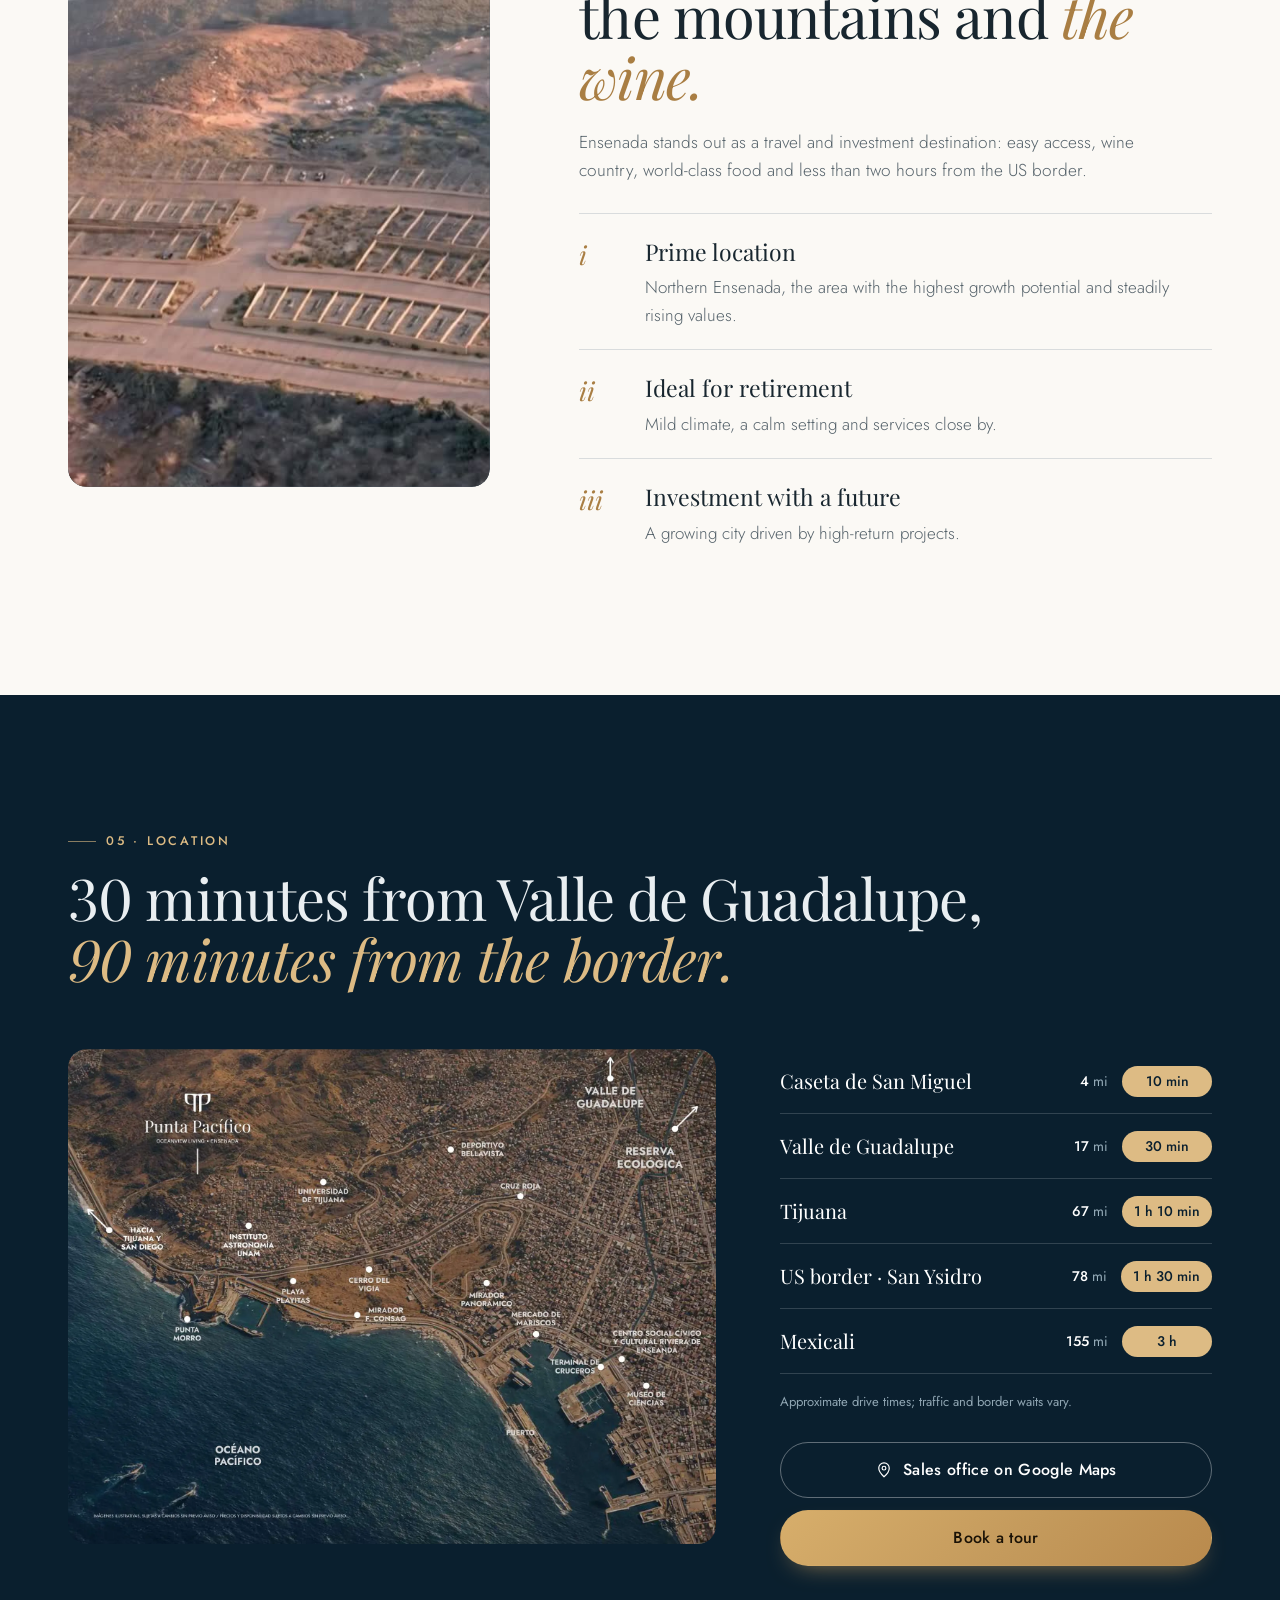
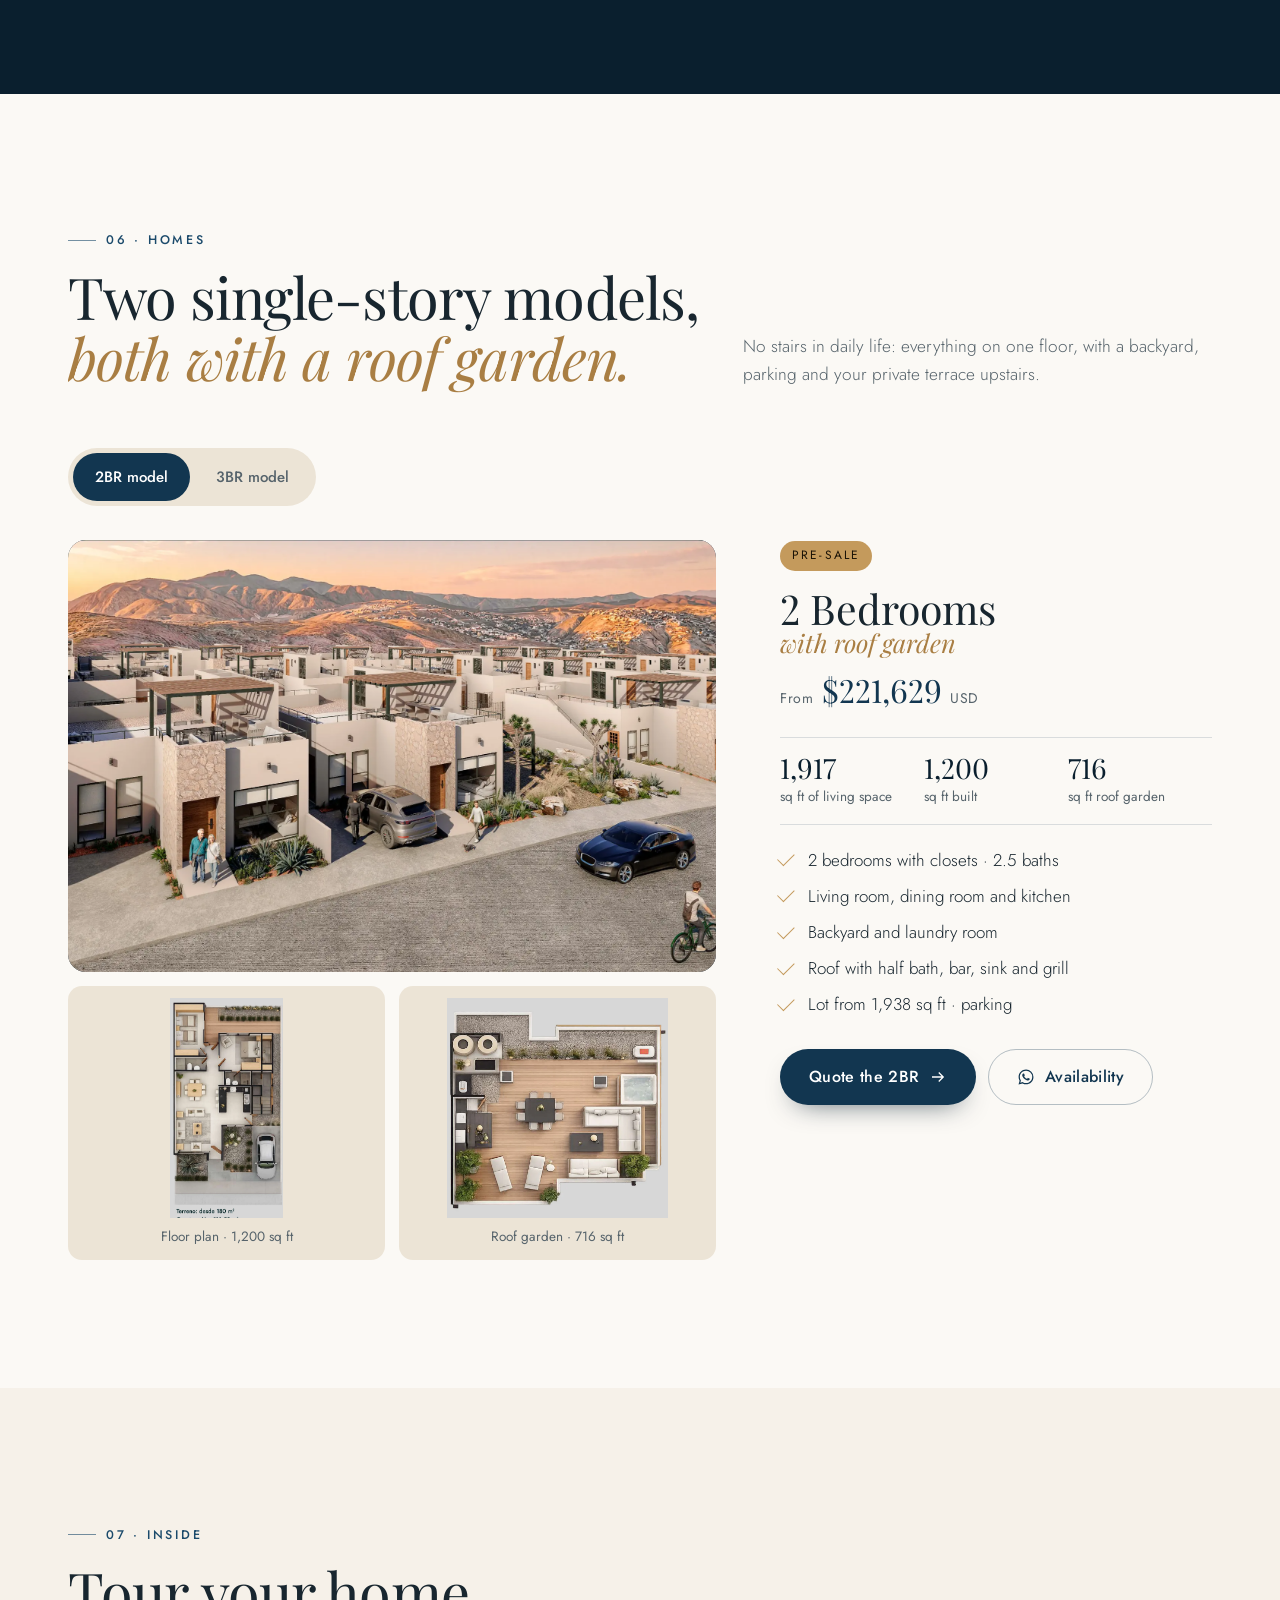
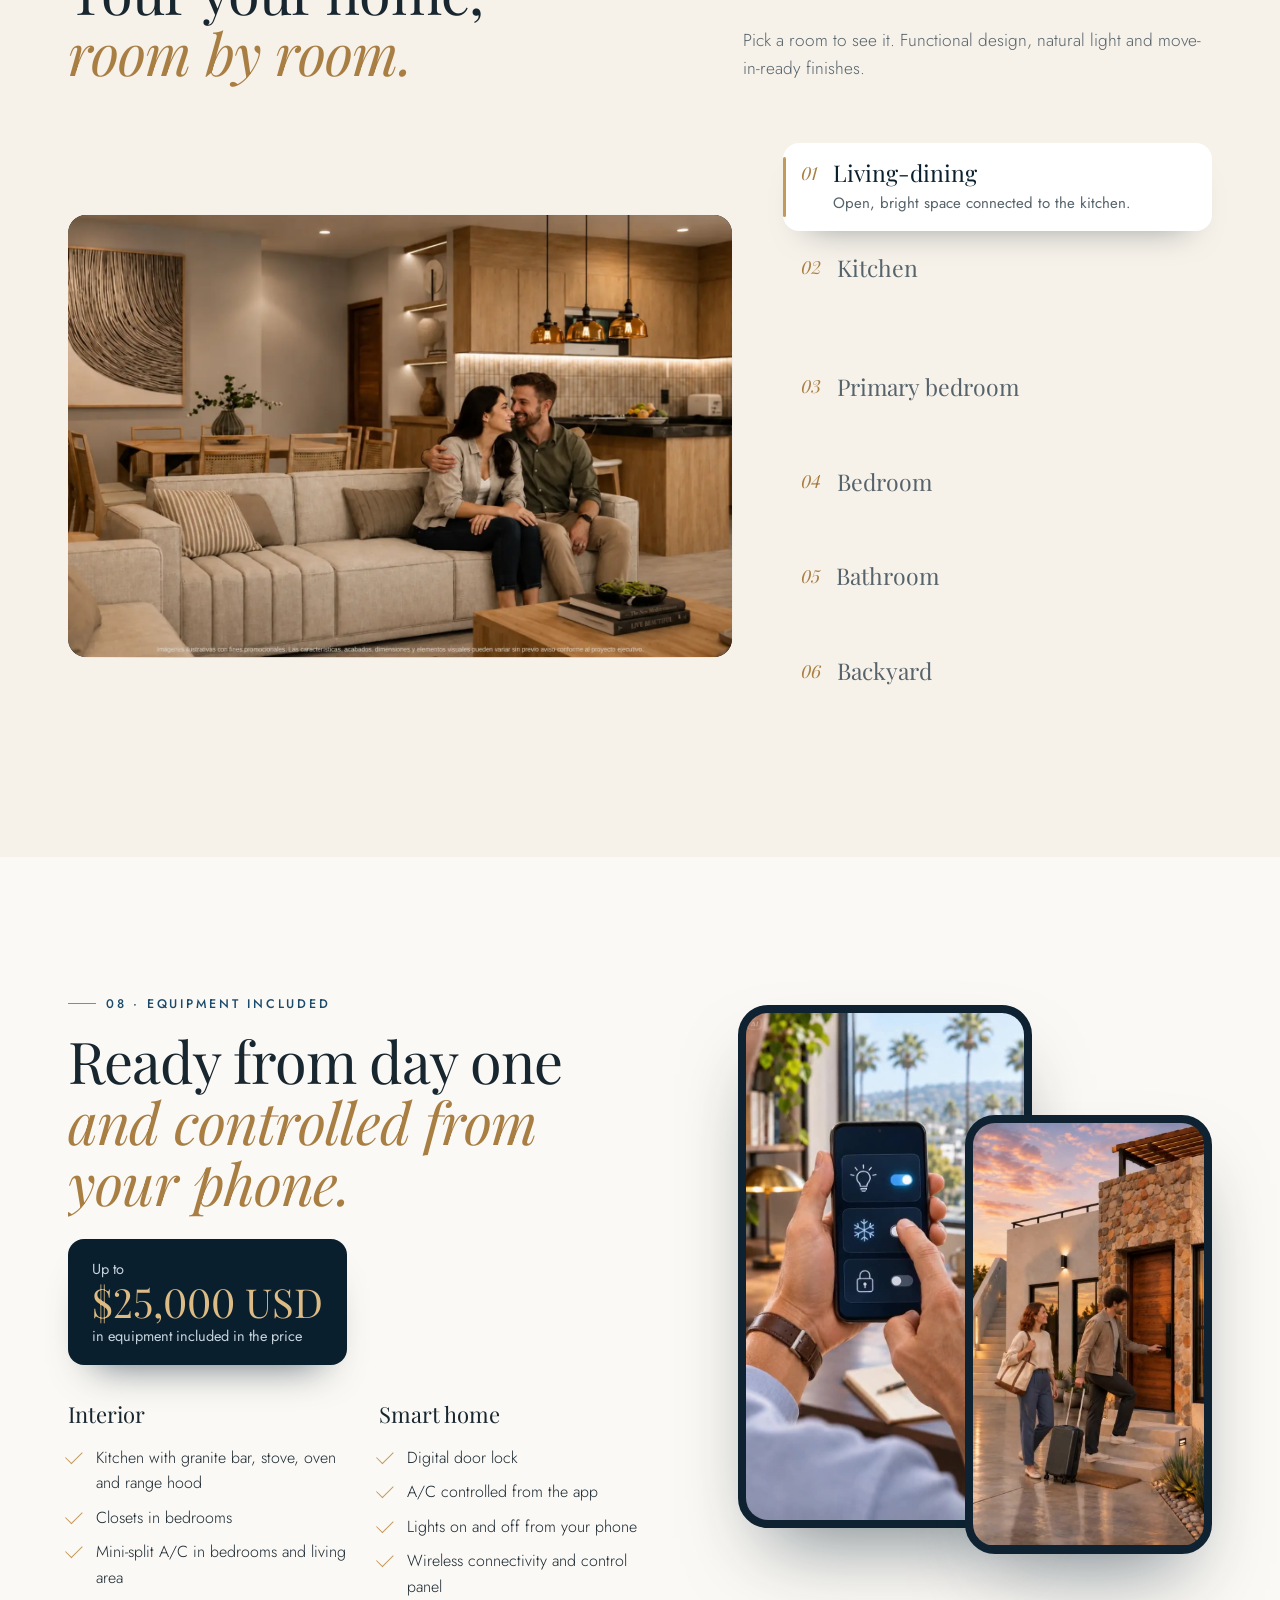
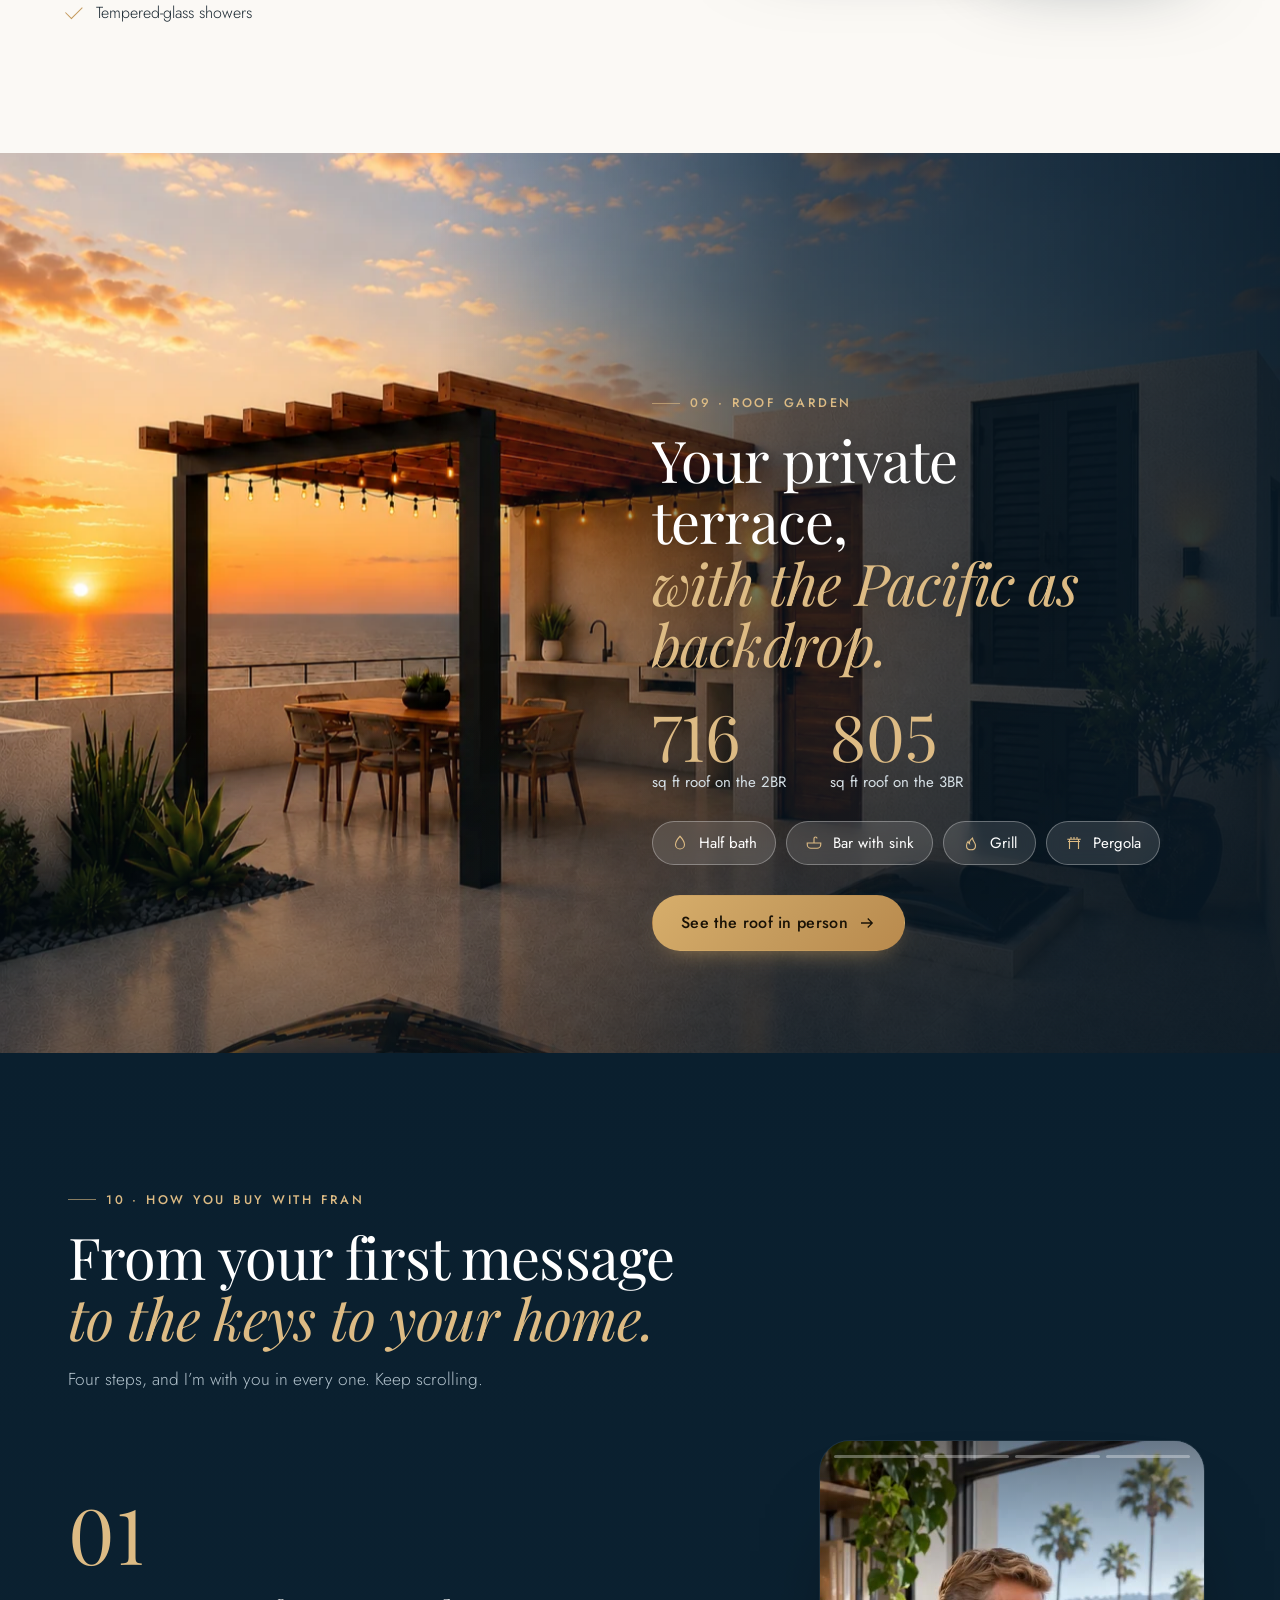
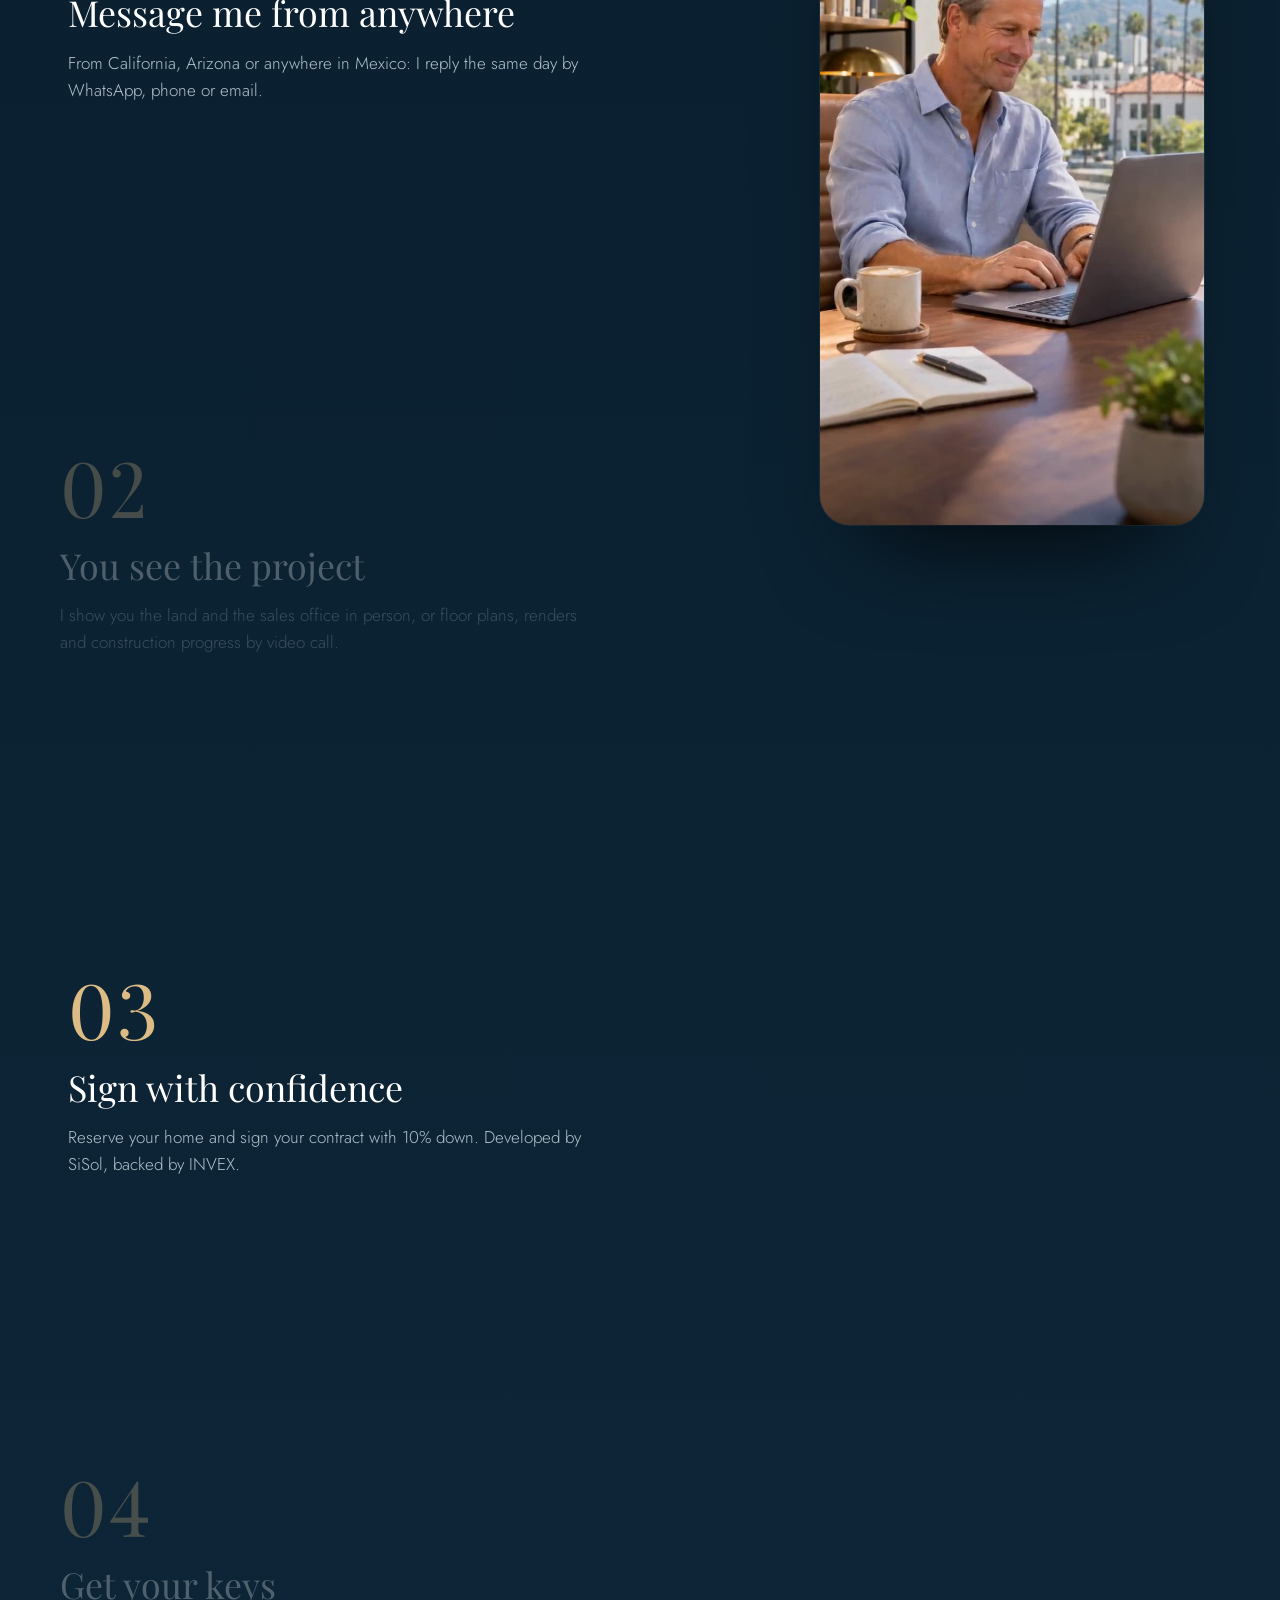
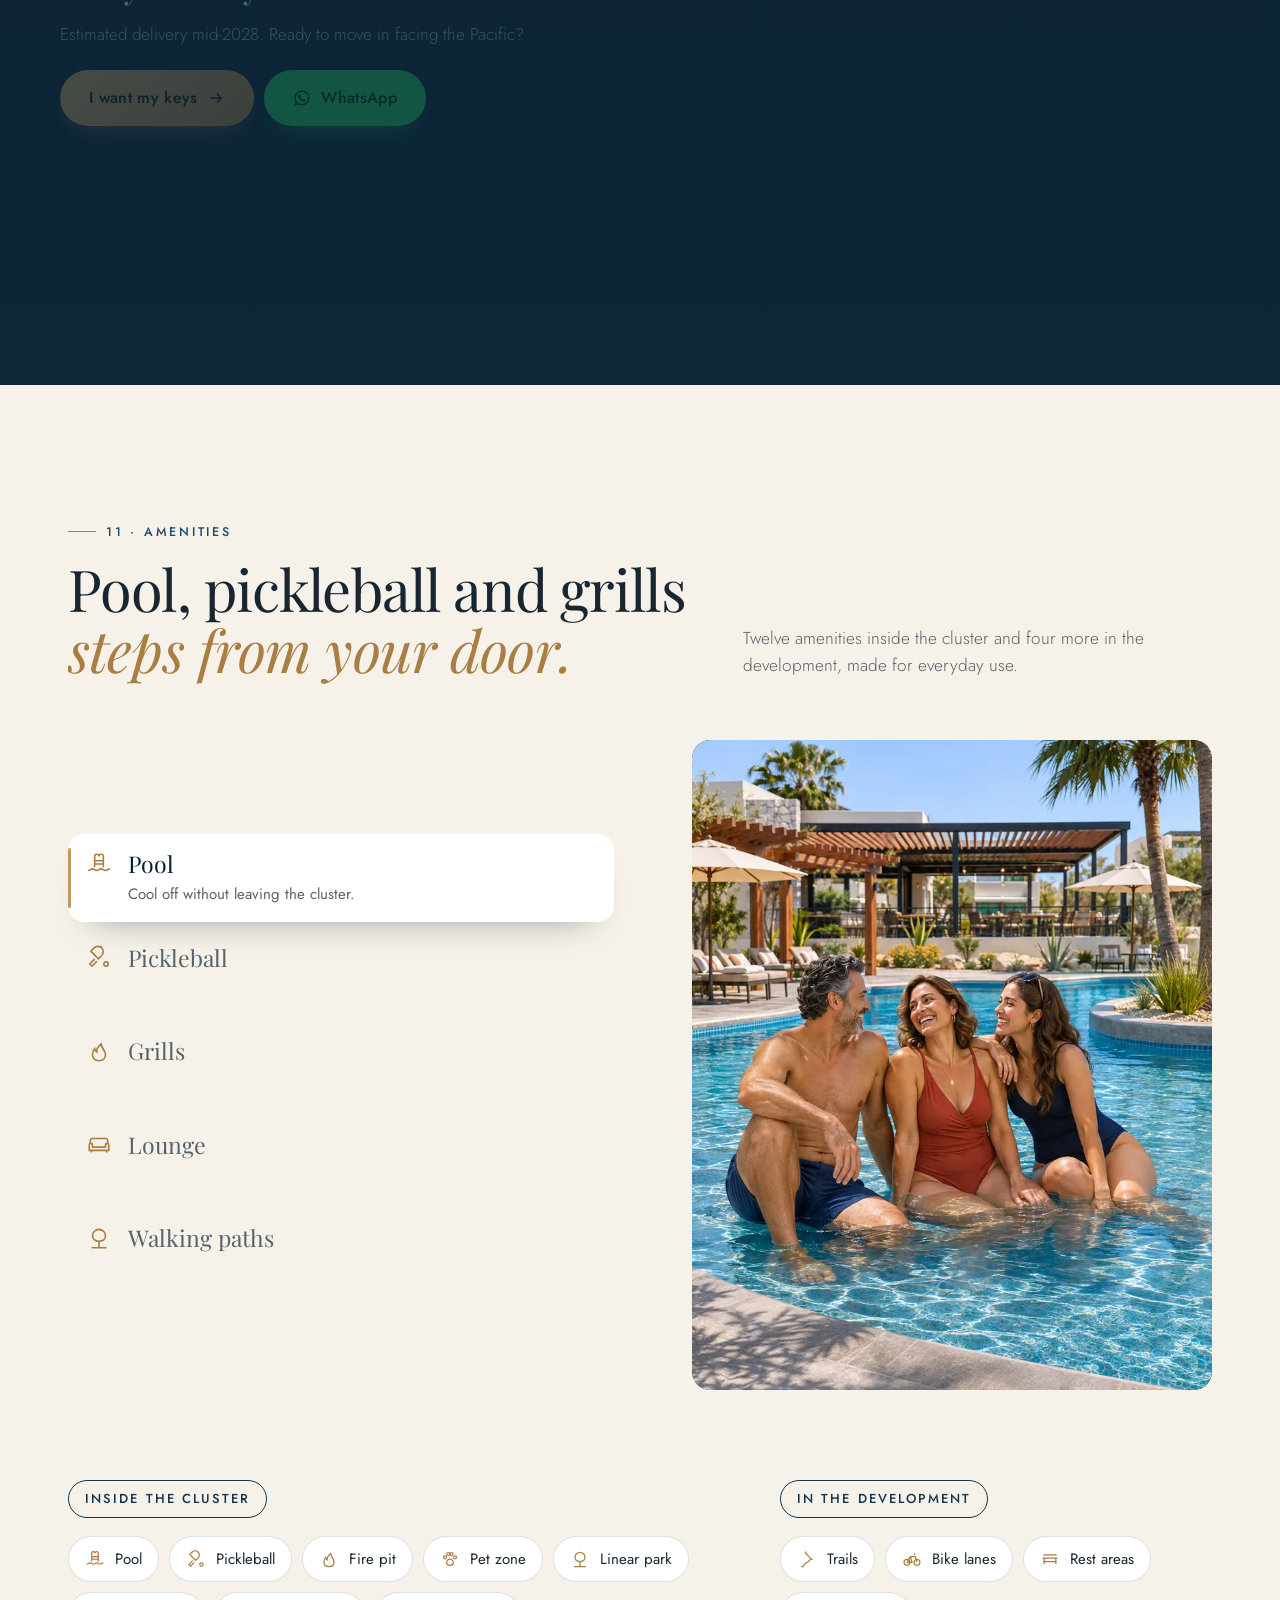
==== commit 6d037470: "Swap buying-path and day-in-life sections, presale step 2, new advisor photo, real renders in exit p" ====
--- a/en.html
+++ b/en.html
@@ -163,7 +163,7 @@
       <div class="wrap agent__grid">
         <div class="agent__media">
           <figure class="frame frame--45" data-reveal="clip">
-            <img src="assets/img/v4/fran-asesor.webp" alt="Fran Morishita, Punta Pacífico sales advisor, in front of a home in the development" loading="lazy" width="788" height="985">
+            <img src="assets/img/v4/fran-asesor-casa.webp" alt="Fran Morishita, Punta Pacífico sales advisor, in front of a home in the development" loading="lazy" width="788" height="985">
           </figure>
           <div class="float-card float-card--a"><span class="live"></span><span><b>Online today</b><small>Same-day replies</small></span></div>
           <div class="float-card float-card--b"><svg class="ico" aria-hidden="true"><use href="#i-wa"/></svg><span><b>646 256 3006</b><small>Direct WhatsApp</small></span></div>
@@ -185,28 +185,30 @@
       </div>
     </section>
 
-    <!-- 02 · HOW YOU BUY WITH FRAN (scroll story) -->
-    <section class="day day--path" id="camino" data-day>
+    <!-- 02 · UN DÍA AQUÍ (historia al hacer scroll) -->
+    <section class="day" id="dia" data-day>
       <div class="wrap day__head">
-        <p class="eyebrow eyebrow--gold" data-reveal>02 · How you buy with Fran</p>
-        <h2 class="h2" data-split>From your first message<br><em>to the keys to your home.</em></h2>
-        <p class="lead" data-reveal>Four steps, and I’m with you in every one. Keep scrolling.</p>
+        <p class="eyebrow eyebrow--gold" data-reveal>02 · A day at Punta Pacífico</p>
+        <h2 class="h2" data-split>An ordinary day<br><em>feels like vacation.</em></h2>
+        <p class="lead" data-reveal>Keep scrolling and live a day here, from morning to night.</p>
       </div>
       <div class="day__body">
         <div class="day__stage">
           <div class="day__frame">
-            <video class="day__video is-on" muted loop playsinline preload="none" poster="assets/video/v4/p1-contacto.jpg" aria-label="Buyer discovering Punta Pacífico from his office"><source data-src="assets/video/v4/p1-contacto.mp4" type="video/mp4"></video>
-            <video class="day__video" muted loop playsinline preload="none" poster="assets/video/v4/p2-puerta.jpg" aria-label="Fran opens the door of a Punta Pacífico home"><source data-src="assets/video/v4/p2-puerta.mp4" type="video/mp4"></video>
-            <video class="day__video" muted loop playsinline preload="none" poster="assets/video/v4/p3-firma.jpg" aria-label="Fran signs the contract with a couple and shakes hands"><source data-src="assets/video/v4/p3-firma.mp4" type="video/mp4"></video>
-            <video class="day__video" muted loop playsinline preload="none" poster="assets/video/v4/p4-llaves.jpg" aria-label="Fran hands a couple the keys to their home"><source data-src="assets/video/v4/p4-llaves.mp4" type="video/mp4"></video>
-            <div class="day__bars" aria-hidden="true"><span><i></i></span><span><i></i></span><span><i></i></span><span><i></i></span></div>
+            <video class="day__video is-on" muted loop playsinline preload="none" poster="assets/video/v4/d1-despertar.jpg" aria-label="Couple waking up in a sunlit bedroom"><source data-src="assets/video/v4/d1-despertar.mp4" type="video/mp4"></video>
+            <video class="day__video" muted loop playsinline preload="none" poster="assets/video/v4/d2-alberca.jpg" aria-label="Friends at the cluster pool"><source data-src="assets/video/v4/d2-alberca.mp4" type="video/mp4"></video>
+            <video class="day__video" muted loop playsinline preload="none" poster="assets/video/v4/d3-pickleball.jpg" aria-label="Pickleball game in the cluster"><source data-src="assets/video/v4/d3-pickleball.mp4" type="video/mp4"></video>
+            <video class="day__video" muted loop playsinline preload="none" poster="assets/video/v4/d4-asador.jpg" aria-label="Family at the cluster grill area"><source data-src="assets/video/v4/d4-asador.mp4" type="video/mp4"></video>
+            <video class="day__video" muted loop playsinline preload="none" poster="assets/video/v4/d5-atardecer.jpg" aria-label="Friends toasting at sunset on a roof garden"><source data-src="assets/video/v4/d5-atardecer.mp4" type="video/mp4"></video>
+            <div class="day__bars" aria-hidden="true"><span><i></i></span><span><i></i></span><span><i></i></span><span><i></i></span><span><i></i></span></div>
           </div>
         </div>
         <ol class="day__steps">
-          <li class="day__step is-on"><div class="day__card"><span class="day__time">01</span><h3>Message me from anywhere</h3><p>From California, Arizona or anywhere in Mexico: I reply the same day by WhatsApp, phone or email.</p></div></li>
-          <li class="day__step"><div class="day__card"><span class="day__time">02</span><h3>I open the door for you</h3><p>We tour your home in person or by video call: the roof, the view and every room.</p></div></li>
-          <li class="day__step"><div class="day__card"><span class="day__time">03</span><h3>Sign with confidence</h3><p>Reserve your home and sign your contract with 10% down. Developed by SiSol, backed by INVEX.</p></div></li>
-          <li class="day__step"><div class="day__card"><span class="day__time">04</span><h3>Get your keys</h3><p>Estimated delivery mid-2028. Ready to move in facing the Pacific?</p><div class="day__ctas"><button class="btn btn--gold btn--lg btn--glow btn--pop" data-open-form="visita">I want my keys <svg class="ico ico--arrow" aria-hidden="true"><use href="#i-arrow"/></svg></button><a class="btn btn--wa btn--lg" data-wa data-wa-origin="historia-llaves" href="#" target="_blank" rel="noopener"><svg class="ico" aria-hidden="true"><use href="#i-wa"/></svg> WhatsApp</a></div></div></li>
+          <li class="day__step is-on" data-time="07:00"><div class="day__card"><span class="day__time">7:00 am</span><h3>Wake up slowly</h3><p>Natural light, big windows and mini-split A/C in every bedroom.</p></div></li>
+          <li class="day__step" data-time="11:30"><div class="day__card"><span class="day__time">11:30 am</span><h3>The pool, steps from home</h3><p>No driving, no leaving the cluster: the pool is one of your amenities.</p></div></li>
+          <li class="day__step" data-time="17:00"><div class="day__card"><span class="day__time">5:00 pm</span><h3>Pickleball with friends</h3><p>A court inside the cluster to play with your neighbors.</p></div></li>
+          <li class="day__step" data-time="19:00"><div class="day__card"><span class="day__time">7:00 pm</span><h3>Family grill night</h3><p>Grills and tables for get-togethers inside the cluster.</p></div></li>
+          <li class="day__step" data-time="20:00"><div class="day__card"><span class="day__time">8:00 pm</span><h3>Sunset on your roof</h3><p>Bar, grill and pergola right above your home. That’s how an ordinary day ends at Punta Pacífico.</p><button class="btn btn--gold btn--lg btn--glow" data-open-form="visita">I want this life <svg class="ico ico--arrow" aria-hidden="true"><use href="#i-arrow"/></svg></button></div></li>
         </ol>
       </div>
     </section>
@@ -449,30 +451,28 @@
       </div></div>
     </section>
 
-    <!-- 10 · UN DÍA AQUÍ (historia al hacer scroll) -->
-    <section class="day" id="dia" data-day>
+    <!-- 10 · HOW YOU BUY WITH FRAN (scroll story) -->
+    <section class="day day--path" id="camino" data-day>
       <div class="wrap day__head">
-        <p class="eyebrow eyebrow--gold" data-reveal>10 · A day at Punta Pacífico</p>
-        <h2 class="h2" data-split>An ordinary day<br><em>feels like vacation.</em></h2>
-        <p class="lead" data-reveal>Keep scrolling and live a day here, from morning to night.</p>
+        <p class="eyebrow eyebrow--gold" data-reveal>10 · How you buy with Fran</p>
+        <h2 class="h2" data-split>From your first message<br><em>to the keys to your home.</em></h2>
+        <p class="lead" data-reveal>Four steps, and I’m with you in every one. Keep scrolling.</p>
       </div>
       <div class="day__body">
         <div class="day__stage">
           <div class="day__frame">
-            <video class="day__video is-on" muted loop playsinline preload="none" poster="assets/video/v4/d1-despertar.jpg" aria-label="Couple waking up in a sunlit bedroom"><source data-src="assets/video/v4/d1-despertar.mp4" type="video/mp4"></video>
-            <video class="day__video" muted loop playsinline preload="none" poster="assets/video/v4/d2-alberca.jpg" aria-label="Friends at the cluster pool"><source data-src="assets/video/v4/d2-alberca.mp4" type="video/mp4"></video>
-            <video class="day__video" muted loop playsinline preload="none" poster="assets/video/v4/d3-pickleball.jpg" aria-label="Pickleball game in the cluster"><source data-src="assets/video/v4/d3-pickleball.mp4" type="video/mp4"></video>
-            <video class="day__video" muted loop playsinline preload="none" poster="assets/video/v4/d4-asador.jpg" aria-label="Family at the cluster grill area"><source data-src="assets/video/v4/d4-asador.mp4" type="video/mp4"></video>
-            <video class="day__video" muted loop playsinline preload="none" poster="assets/video/v4/d5-atardecer.jpg" aria-label="Friends toasting at sunset on a roof garden"><source data-src="assets/video/v4/d5-atardecer.mp4" type="video/mp4"></video>
-            <div class="day__bars" aria-hidden="true"><span><i></i></span><span><i></i></span><span><i></i></span><span><i></i></span><span><i></i></span></div>
+            <video class="day__video is-on" muted loop playsinline preload="none" poster="assets/video/v4/p1-contacto.jpg" aria-label="Buyer discovering Punta Pacífico from his office"><source data-src="assets/video/v4/p1-contacto.mp4" type="video/mp4"></video>
+            <video class="day__video" muted loop playsinline preload="none" poster="assets/video/aereo-terreno.jpg" aria-label="Aerial view of the Punta Pacífico land"><source data-src="assets/video/aereo-terreno.mp4?v=2" type="video/mp4"></video>
+            <video class="day__video" muted loop playsinline preload="none" poster="assets/video/v4/p3-firma.jpg" aria-label="Fran signs the contract with a couple and shakes hands"><source data-src="assets/video/v4/p3-firma.mp4" type="video/mp4"></video>
+            <video class="day__video" muted loop playsinline preload="none" poster="assets/video/v4/p4-llaves.jpg" aria-label="Fran hands a couple the keys to their home"><source data-src="assets/video/v4/p4-llaves.mp4" type="video/mp4"></video>
+            <div class="day__bars" aria-hidden="true"><span><i></i></span><span><i></i></span><span><i></i></span><span><i></i></span></div>
           </div>
         </div>
         <ol class="day__steps">
-          <li class="day__step is-on" data-time="07:00"><div class="day__card"><span class="day__time">7:00 am</span><h3>Wake up slowly</h3><p>Natural light, big windows and mini-split A/C in every bedroom.</p></div></li>
-          <li class="day__step" data-time="11:30"><div class="day__card"><span class="day__time">11:30 am</span><h3>The pool, steps from home</h3><p>No driving, no leaving the cluster: the pool is one of your amenities.</p></div></li>
-          <li class="day__step" data-time="17:00"><div class="day__card"><span class="day__time">5:00 pm</span><h3>Pickleball with friends</h3><p>A court inside the cluster to play with your neighbors.</p></div></li>
-          <li class="day__step" data-time="19:00"><div class="day__card"><span class="day__time">7:00 pm</span><h3>Family grill night</h3><p>Grills and tables for get-togethers inside the cluster.</p></div></li>
-          <li class="day__step" data-time="20:00"><div class="day__card"><span class="day__time">8:00 pm</span><h3>Sunset on your roof</h3><p>Bar, grill and pergola right above your home. That’s how an ordinary day ends at Punta Pacífico.</p><button class="btn btn--gold btn--lg btn--glow" data-open-form="visita">I want this life <svg class="ico ico--arrow" aria-hidden="true"><use href="#i-arrow"/></svg></button></div></li>
+          <li class="day__step is-on"><div class="day__card"><span class="day__time">01</span><h3>Message me from anywhere</h3><p>From California, Arizona or anywhere in Mexico: I reply the same day by WhatsApp, phone or email.</p></div></li>
+          <li class="day__step"><div class="day__card"><span class="day__time">02</span><h3>You see the project</h3><p>I show you the land and the sales office in person, or floor plans, renders and construction progress by video call.</p></div></li>
+          <li class="day__step"><div class="day__card"><span class="day__time">03</span><h3>Sign with confidence</h3><p>Reserve your home and sign your contract with 10% down. Developed by SiSol, backed by INVEX.</p></div></li>
+          <li class="day__step"><div class="day__card"><span class="day__time">04</span><h3>Get your keys</h3><p>Estimated delivery mid-2028. Ready to move in facing the Pacific?</p><div class="day__ctas"><button class="btn btn--gold btn--lg btn--glow btn--pop" data-open-form="visita">I want my keys <svg class="ico ico--arrow" aria-hidden="true"><use href="#i-arrow"/></svg></button><a class="btn btn--wa btn--lg" data-wa data-wa-origin="historia-llaves" href="#" target="_blank" rel="noopener"><svg class="ico" aria-hidden="true"><use href="#i-wa"/></svg> WhatsApp</a></div></div></li>
         </ol>
       </div>
     </section>
